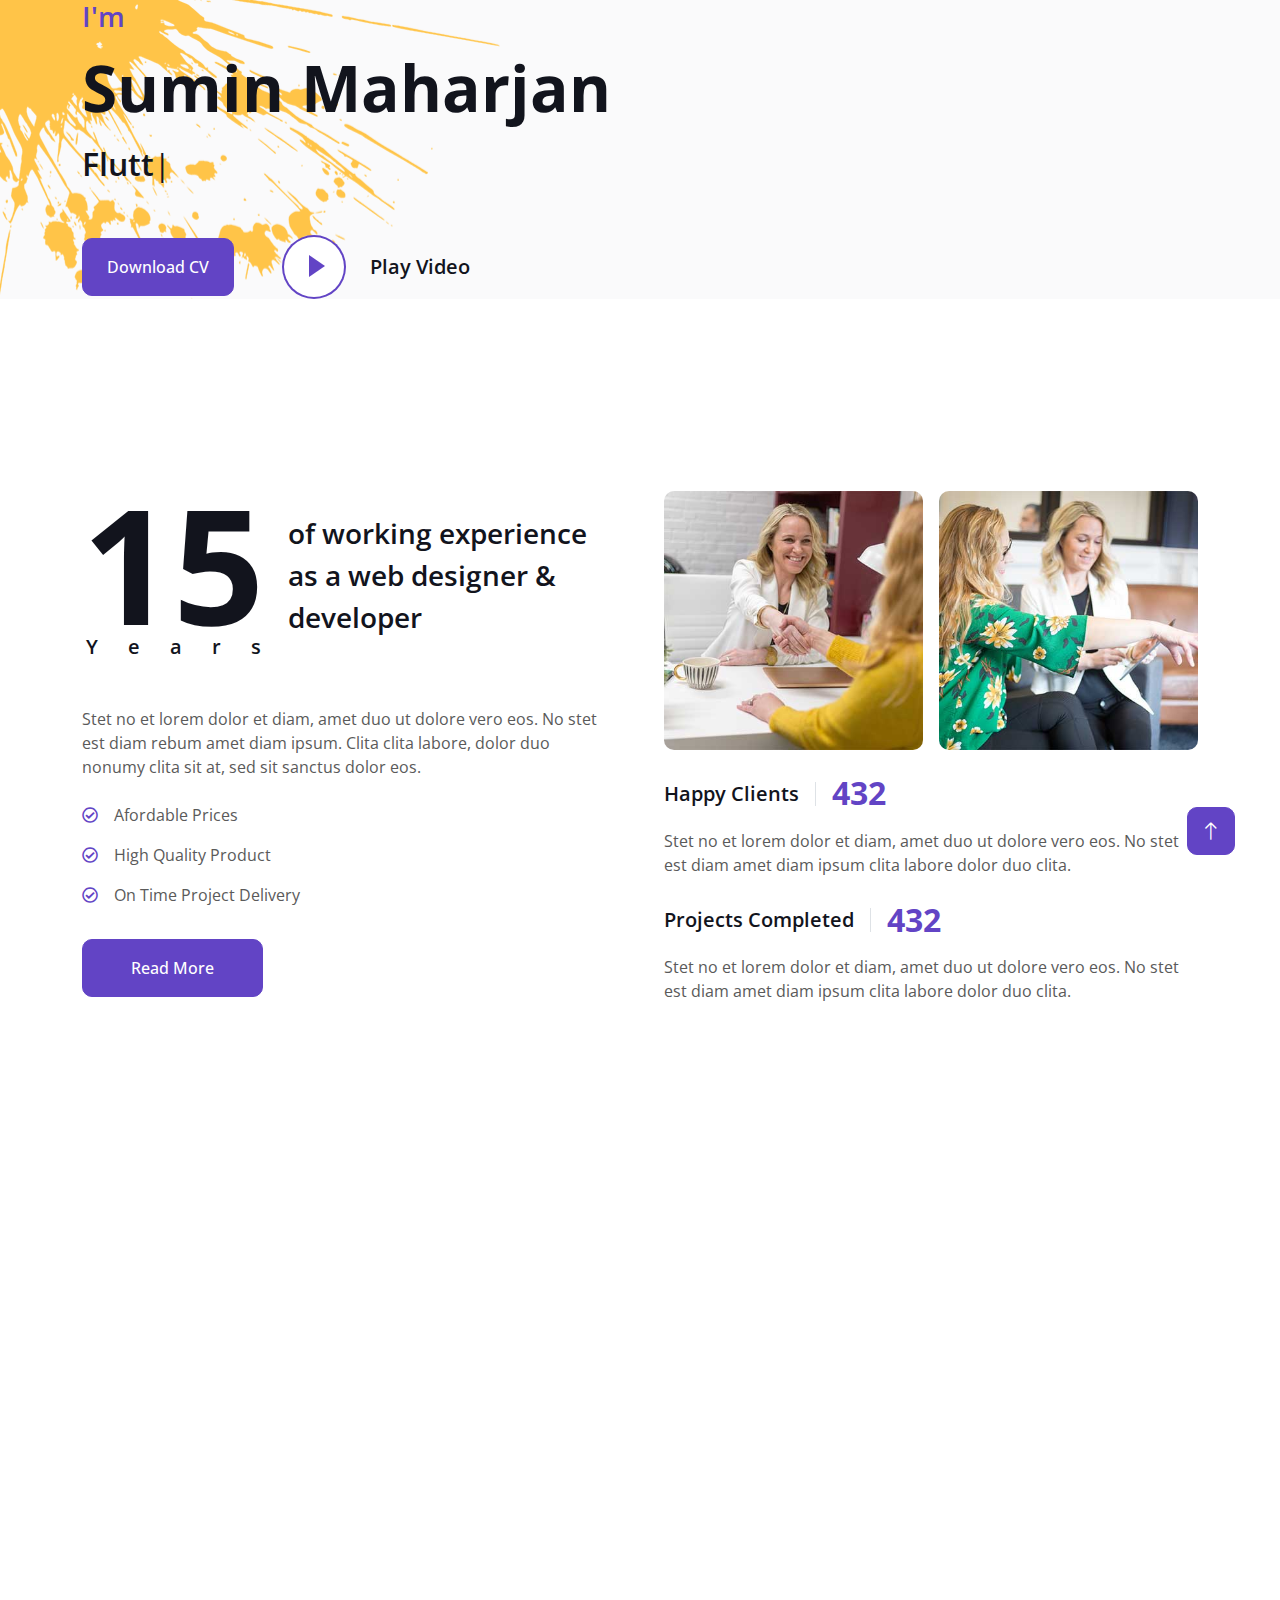
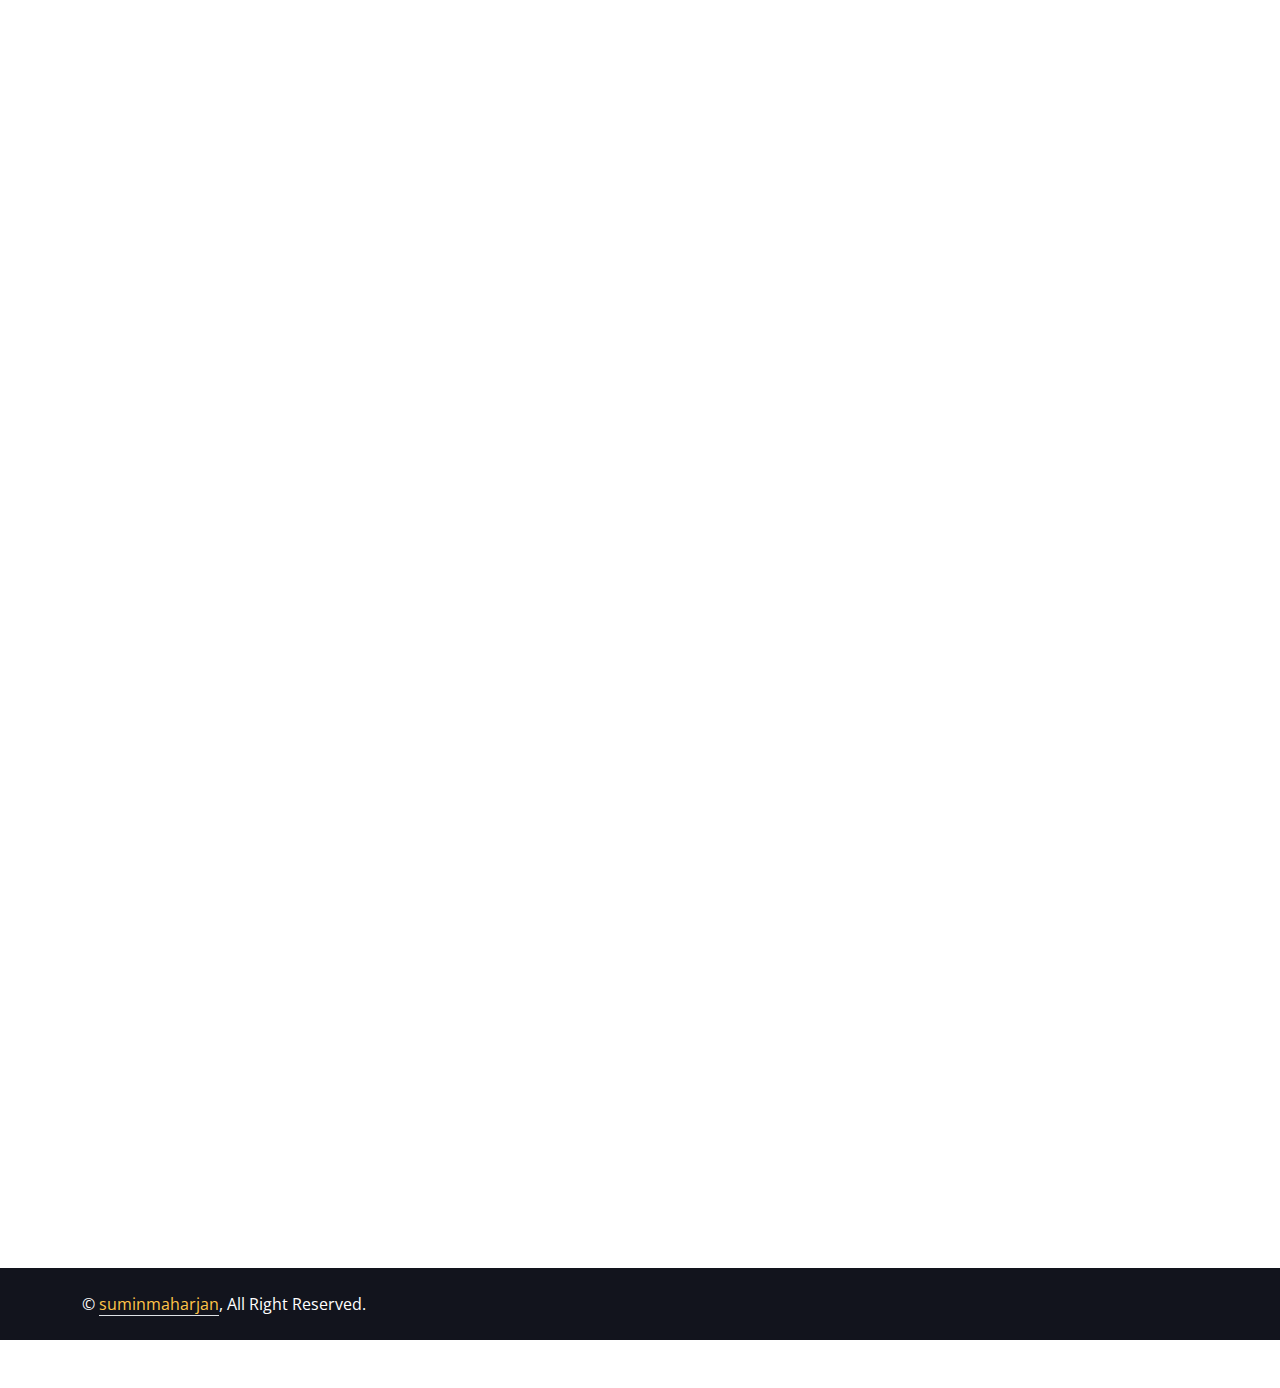
==== index.html @ dcf1b25d "10" ====
<!DOCTYPE html>
<html lang="en">

<head>
    <meta charset="utf-8">
    <title>Sumin Maharjan</title>
    <meta content="width=device-width, initial-scale=1.0" name="viewport">
    <meta content="" name="keywords">
    <meta content="" name="description">

    <!-- Favicon -->
    <link href="img/favicon.ico" rel="icon">

    <!-- Google Web Fonts -->
    <link rel="preconnect" href="https://fonts.googleapis.com">
    <link rel="preconnect" href="https://fonts.gstatic.com" crossorigin>
    <link href="https://fonts.googleapis.com/css2?family=Open+Sans:wght@400;500;600;700;800&display=swap" rel="stylesheet"> 

    <!-- Icon Font Stylesheet -->
    <link href="https://cdnjs.cloudflare.com/ajax/libs/font-awesome/5.10.0/css/all.min.css" rel="stylesheet">
    <link href="https://cdn.jsdelivr.net/npm/bootstrap-icons@1.4.1/font/bootstrap-icons.css" rel="stylesheet">

    <!-- Libraries Stylesheet -->
    <link href="lib/animate/animate.min.css" rel="stylesheet">
    <link href="lib/lightbox/css/lightbox.min.css" rel="stylesheet">
    <link href="lib/owlcarousel/assets/owl.carousel.min.css" rel="stylesheet">

    <!-- Customized Bootstrap Stylesheet -->
    <link href="css/bootstrap.min.css" rel="stylesheet">

    <!-- Template Stylesheet -->
    <link href="css/style.css" rel="stylesheet">
</head>

<body data-bs-spy="scroll" data-bs-target=".navbar" data-bs-offset="51">
    <!-- Spinner Start -->
    <div id="spinner" class="show bg-white position-fixed translate-middle w-100 vh-100 top-50 start-50 d-flex align-items-center justify-content-center">
        <div class="spinner-border text-primary" style="width: 3rem; height: 3rem;" role="status">
            <span class="sr-only">Loading...</span>
        </div>
    </div>
    <!-- Spinner End -->


    <!-- Navbar Start -->
    <nav class="navbar navbar-expand-lg bg-white navbar-light fixed-top shadow py-lg-0 px-4 px-lg-5 wow fadeIn" data-wow-delay="0.1s">
        <a href="index.html" class="navbar-brand d-block d-lg-none">
            <h1 class="text-primary fw-bold m-0">Sumin</h1>
        </a>
        <button type="button" class="navbar-toggler" data-bs-toggle="collapse" data-bs-target="#navbarCollapse">
            <span class="navbar-toggler-icon"></span>
        </button>
        <div class="collapse navbar-collapse justify-content-between py-4 py-lg-0" id="navbarCollapse">
            <div class="navbar-nav ms-auto py-0">
                <a href="#home" class="nav-item nav-link active">Home</a>
                <a href="#about" class="nav-item nav-link">About</a>
                <a href="#skill" class="nav-item nav-link">Skills</a>
                <a href="#service" class="nav-item nav-link">Services</a>
            </div>
            <a href="index.html" class="navbar-brand bg-secondary py-3 px-4 mx-3 d-none d-lg-block">
                <h1 class="text-primary fw-bold m-0">SUMIN</h1>
            </a>
            <div class="navbar-nav me-auto py-0">

                <a href="#testimonial" class="nav-item nav-link">Testimonial</a>
                <a href="#contact" class="nav-item nav-link">Contact</a>
            </div>
        </div>
    </nav>
    <!-- Navbar End -->


    <!-- Header Start -->
    <div class="container-fluid bg-light my-6 mt-0" id="home">
        <div class="container">
            <div class="row g-5 align-items-center">
                <div class="col-lg-6 py-6 pb-0 pt-lg-0">
                    <h3 class="text-primary mb-3">I'm</h3>
                    <h1 class="display-3 mb-3">Sumin Maharjan</h1>
                    <h2 class="typed-text-output d-inline"></h2>
                    <div class="typed-text d-none">Flutter Developer, Web Developer, Content Writer, Apps Developer</div>
                    <div class="d-flex align-items-center pt-5">
                        <a href="" class="btn btn-primary py-3 px-4 me-5">Download CV</a>
                        <button type="button" class="btn-play" data-bs-toggle="modal"
                            data-src="https://www.youtube.com/embed/DWRcNpR6Kdc" data-bs-target="#videoModal">
                            <span></span>
                        </button>
                        <h5 class="ms-4 mb-0 d-none d-sm-block">Play Video</h5>
                    </div>
                </div>
                <!-- <div class="container-fluid">
                    <div class="row">
                        <div class="col-lg-6">
                            <img class="img-fluid" src="img/profile.png" alt="" style="width: 50%;">
                        </div>
                    </div>
                </div> -->
                
            </div>
        </div>
    </div>
    <!-- Header End -->


    <!-- Video Modal Start -->
    <!-- <div class="modal modal-video fade" id="videoModal" tabindex="-1" aria-labelledby="exampleModalLabel" aria-hidden="true">
        <div class="modal-dialog">
            <div class="modal-content rounded-0">
                <div class="modal-header">
                    <h3 class="modal-title" id="exampleModalLabel">Youtube Video</h3>
                    <button type="button" class="btn-close" data-bs-dismiss="modal" aria-label="Close"></button>
                </div>
                <div class="modal-body">
                    16:9 aspect ratio -->
                    <!-- <div class="ratio ratio-16x9">
                        <iframe class="embed-responsive-item" src="" id="video" allowfullscreen allowscriptaccess="always"
                            allow="autoplay"></iframe>
                    </div>
                </div>
            </div>
        </div>
    </div> -->
    <!-- Video Modal End -->


    <!-- About Start -->
    <div class="container-xxl py-6" id="about">
        <div class="container">
            <div class="row g-5">
                <div class="col-lg-6 wow fadeInUp" data-wow-delay="0.1s">
                    <div class="d-flex align-items-center mb-5">
                        <div class="years flex-shrink-0 text-center me-4">
                            <h1 class="display-1 mb-0">15</h1>
                            <h5 class="mb-0">Years</h5>
                        </div>
                        <h3 class="lh-base mb-0">of working experience as a web designer & developer</h3>
                    </div>
                    <p class="mb-4">Stet no et lorem dolor et diam, amet duo ut dolore vero eos. No stet est diam rebum amet diam ipsum. Clita clita labore, dolor duo nonumy clita sit at, sed sit sanctus dolor eos.</p>
                    <p class="mb-3"><i class="far fa-check-circle text-primary me-3"></i>Afordable Prices</p>
                    <p class="mb-3"><i class="far fa-check-circle text-primary me-3"></i>High Quality Product</p>
                    <p class="mb-3"><i class="far fa-check-circle text-primary me-3"></i>On Time Project Delivery</p>
                    <a class="btn btn-primary py-3 px-5 mt-3" href="">Read More</a>
                </div>
                <div class="col-lg-6 wow fadeInUp" data-wow-delay="0.5s">
                    <div class="row g-3 mb-4">
                        <div class="col-sm-6">
                            <img class="img-fluid rounded" src="img/about-1.jpg" alt="">
                        </div>
                        <div class="col-sm-6">
                            <img class="img-fluid rounded" src="img/about-2.jpg" alt="">
                        </div>
                    </div>
                    <div class="d-flex align-items-center mb-3">
                        <h5 class="border-end pe-3 me-3 mb-0">Happy Clients</h5>
                        <h2 class="text-primary fw-bold mb-0" data-toggle="counter-up">1234</h2>
                    </div>
                    <p class="mb-4">Stet no et lorem dolor et diam, amet duo ut dolore vero eos. No stet est diam amet diam ipsum clita labore dolor duo clita.</p>
                    <div class="d-flex align-items-center mb-3">
                        <h5 class="border-end pe-3 me-3 mb-0">Projects Completed</h5>
                        <h2 class="text-primary fw-bold mb-0" data-toggle="counter-up">1234</h2>
                    </div>
                    <p class="mb-0">Stet no et lorem dolor et diam, amet duo ut dolore vero eos. No stet est diam amet diam ipsum clita labore dolor duo clita.</p>
                </div>
            </div>
        </div>
    </div>
    <!-- About End -->


    <!-- Expertise Start -->
    <div class="container-xxl py-6 pb-5" id="skill">
        <div class="container">
            <div class="row g-5">
                <div class="col-lg-6 wow fadeInUp" data-wow-delay="0.1s">
                    <h1 class="display-5 mb-5">Skills & Experience</h1>
                    <p class="mb-4">Stet no et lorem dolor et diam, amet duo ut dolore vero eos. No stet est diam rebum amet diam ipsum clita dolor duo clita sit.</p>
                    <h3 class="mb-4">My Skills</h3>
                    <div class="row align-items-center">
                        <div class="col-md-6">
                            <div class="skill mb-4">
                                <div class="d-flex justify-content-between">
                                    <h6 class="font-weight-bold">Flutter Framework</h6>
                                    <h6 class="font-weight-bold">68%</h6>
                                </div>
                                <div class="progress">
                                    <div class="progress-bar bg-primary" role="progressbar" aria-valuenow="68" aria-valuemin="0" aria-valuemax="100"></div>
                                </div>
                            </div>
                            <div class="skill mb-4">
                                <div class="d-flex justify-content-between">
                                    <h6 class="font-weight-bold">Dart</h6>
                                    <h6 class="font-weight-bold">55%</h6>
                                </div>
                                <div class="progress">
                                    <div class="progress-bar bg-warning" role="progressbar" aria-valuenow="55" aria-valuemin="0" aria-valuemax="100"></div>
                                </div>
                            </div>
                            <div class="skill mb-4">
                                <div class="d-flex justify-content-between">
                                    <h6 class="font-weight-bold">Bootstrap</h6>
                                    <h6 class="font-weight-bold">76%</h6>
                                </div>
                                <div class="progress">
                                    <div class="progress-bar bg-danger" role="progressbar" aria-valuenow="76" aria-valuemin="0" aria-valuemax="100"></div>
                                </div>
                            </div>
                        </div>
                        <div class="col-md-6">
                            <div class="skill mb-4">
                                <div class="d-flex justify-content-between">
                                    <h6 class="font-weight-bold">Tally</h6>
                                    <h6 class="font-weight-bold">70%</h6>
                                </div>
                                <div class="progress">
                                    <div class="progress-bar bg-danger" role="progressbar" aria-valuenow="70" aria-valuemin="0" aria-valuemax="100"></div>
                                </div>
                            </div>
                            <div class="skill mb-4">
                                <div class="d-flex justify-content-between">
                                    <h6 class="font-weight-bold"> Office Packages</h6>
                                    <h6 class="font-weight-bold">95%</h6>
                                </div>
                                <div class="progress">
                                    <div class="progress-bar bg-dark" role="progressbar" aria-valuenow="95" aria-valuemin="0" aria-valuemax="100"></div>
                                </div>
                            </div>
                            <div class="skill mb-4">
                                <div class="d-flex justify-content-between">
                                    <h6 class="font-weight-bold">Wordpress</h6>
                                    <h6 class="font-weight-bold">30%</h6>
                                </div>
                                <div class="progress">
                                    <div class="progress-bar bg-info" role="progressbar" aria-valuenow="30" aria-valuemin="0" aria-valuemax="100"></div>
                                </div>
                            </div>
                        </div>
                    </div>
                </div>
                <div class="col-lg-6 wow fadeInUp" data-wow-delay="0.5s">
                    <ul class="nav nav-pills rounded border border-2 border-primary mb-5">
                        <li class="nav-item w-50">
                            <button class="nav-link w-100 py-3 fs-5 active" data-bs-toggle="pill" href="#tab-1">Experience</button>
                        </li>
                        <li class="nav-item w-50">
                            <button class="nav-link w-100 py-3 fs-5" data-bs-toggle="pill" href="#tab-2">Education</button>
                        </li>
                    </ul>
                    <div class="tab-content">
                        <div id="tab-1" class="tab-pane fade show p-0 active">
                            <div class="row gy-5 gx-4">
                                <div class="col-sm-6">
                                    <h5>Flutter Developer Internship</h5>
                                    <hr class="text-primary my-2">
                                    <p class="text-primary mb-1">2023- Till Date</p>
                                    <h6 class="mb-0">FeatherWebs </h6>
                                </div>
                                <div class="col-sm-6">
                                    <h5>Accountant</h5>
                                    <hr class="text-primary my-2">
                                    <p class="text-primary mb-1">2019 - 2021</p>
                                    <h6 class="mb-0">ARB Traders PVT.LTD</h6>
                                </div>
                                <div class="col-sm-6">
                                    <h5>Frontend Developer</h5>
                                    <hr class="text-primary my-2">
                                    <p class="text-primary mb-1">2 month</p>
                                    <h6 class="mb-0">Longtail E-media</h6>
                                </div>
                               
                            </div>
                        </div>
                        <div id="tab-2" class="tab-pane fade show p-0">
                            <div class="row gy-5 gx-4">
                                <div class="col-sm-6">
                                    <h5>Bachelors in Computer Application</h5>
                                    <hr class="text-primary my-2">
                                    <p class="text-primary mb-1">2019 - Till Date</p>
                                    <h6 class="mb-0">Cambridge University</h6>
                                </div>
                                <div class="col-sm-6">
                                    <h5>Management in Computer Science</h5>
                                    <hr class="text-primary my-2">
                                    <p class="text-primary mb-1">2016 - 2018</p>
                                    <h6 class="mb-0">Cambridge University</h6>
                                </div>
                                
                            </div>
                        </div>
                    </div>
                </div>
            </div>
        </div>
    </div>
    <!-- Expertise End -->


    <!-- Service Start -->
    <div class="container-fluid bg-light my-5 py-6" id="service">
        <div class="container">
            <div class="row g-5 mb-5 wow fadeInUp" data-wow-delay="0.1s">
                <div class="col-lg-6">
                    <h1 class="display-5 mb-0">My Services</h1>
                </div>
                <div class="col-lg-6 text-lg-end">
                    <a class="btn btn-primary py-3 px-5" href="">Hire Me</a>
                </div>
            </div>
            <div class="row g-4">
                <div class="col-lg-6 wow fadeInUp" data-wow-delay="0.1s">
                    <div class="service-item d-flex flex-column flex-sm-row bg-white rounded h-100 p-4 p-lg-5">
                        <div class="bg-icon flex-shrink-0 mb-3">
                            <i class="fa fa-crop-alt fa-2x text-dark"></i>
                        </div>
                        <div class="ms-sm-4">
                            <h4 class="mb-3">App Design</h4>
             
                            <span>Think of Flutter services as the secret sauce that adds extra flavor to your app development journey. </span>
                        </div>
                    </div>
                </div>
                <div class="col-lg-6 wow fadeInUp" data-wow-delay="0.3s">
                    <div class="service-item d-flex flex-column flex-sm-row bg-white rounded h-100 p-4 p-lg-5">
                        <div class="bg-icon flex-shrink-0 mb-3">
                            <i class="fa fa-code-branch fa-2x text-dark"></i>
                        </div>
                        <div class="ms-sm-4">
                            <h4 class="mb-3">Content Writing</h4>

                            <span>Stet lorem dolor diam amet vero eos. No stet est diam amet diam ipsum. Clita dolor duo clita sit sed sit dolor eos.</span>
                        </div>
                    </div>
                </div>
                <div class="col-lg-6 wow fadeInUp" data-wow-delay="0.1s">
                    <div class="service-item d-flex flex-column flex-sm-row bg-white rounded h-100 p-4 p-lg-5">
                        <div class="bg-icon flex-shrink-0 mb-3">
                            <i class="fa fa-code fa-2x text-dark"></i>
                        </div>
                        <div class="ms-sm-4">
                            <h4 class="mb-3">Web Design</h4>
        
                            <span>Stet lorem dolor diam amet vero eos. No stet est diam amet diam ipsum. Clita dolor duo clita sit sed sit dolor eos.</span>
                        </div>
                    </div>
                </div>
               
            </div>
        </div>
    </div>
    <!-- Service End -->


    <!-- Projects Start -->
    <!-- <div class="container-xxl py-6 pt-5" id="project">
        <div class="container">
            <div class="row g-5 mb-5 align-items-center wow fadeInUp" data-wow-delay="0.1s">
                <div class="col-lg-6">
                    <h1 class="display-5 mb-0">My Projects</h1>
                </div>
                <div class="col-lg-6 text-lg-end">
                    <ul class="list-inline mx-n3 mb-0" id="portfolio-flters">
                        <li class="mx-3 active" data-filter="*">All Projects</li>
                        <li class="mx-3" data-filter=".first">UI/UX Design</li>
                        <li class="mx-3" data-filter=".second">Graphic Design</li>
                    </ul>
                </div>
            </div>
            <div class="row g-4 portfolio-container wow fadeInUp" data-wow-delay="0.1s">
                <div class="col-lg-4 col-md-6 portfolio-item first">
                    <div class="portfolio-img rounded overflow-hidden">
                        <img class="img-fluid" src="img/project-1.jpg" alt="">
                        <div class="portfolio-btn">
                            <a class="btn btn-lg-square btn-outline-secondary border-2 mx-1" href="img/project-1.jpg" data-lightbox="portfolio"><i class="fa fa-eye"></i></a>
                            <a class="btn btn-lg-square btn-outline-secondary border-2 mx-1" href=""><i class="fa fa-link"></i></a>
                        </div>
                    </div>
                </div>
                <div class="col-lg-4 col-md-6 portfolio-item second">
                    <div class="portfolio-img rounded overflow-hidden">
                        <img class="img-fluid" src="img/project-2.jpg" alt="">
                        <div class="portfolio-btn">
                            <a class="btn btn-lg-square btn-outline-secondary border-2 mx-1" href="img/project-2.jpg" data-lightbox="portfolio"><i class="fa fa-eye"></i></a>
                            <a class="btn btn-lg-square btn-outline-secondary border-2 mx-1" href=""><i class="fa fa-link"></i></a>
                        </div>
                    </div>
                </div>
                <div class="col-lg-4 col-md-6 portfolio-item first">
                    <div class="portfolio-img rounded overflow-hidden">
                        <img class="img-fluid" src="img/project-3.jpg" alt="">
                        <div class="portfolio-btn">
                            <a class="btn btn-lg-square btn-outline-secondary border-2 mx-1" href="img/project-3.jpg" data-lightbox="portfolio"><i class="fa fa-eye"></i></a>
                            <a class="btn btn-lg-square btn-outline-secondary border-2 mx-1" href=""><i class="fa fa-link"></i></a>
                        </div>
                    </div>
                </div>
                <div class="col-lg-4 col-md-6 portfolio-item second">
                    <div class="portfolio-img rounded overflow-hidden">
                        <img class="img-fluid" src="img/project-4.jpg" alt="">
                        <div class="portfolio-btn">
                            <a class="btn btn-lg-square btn-outline-secondary border-2 mx-1" href="img/project-4.jpg" data-lightbox="portfolio"><i class="fa fa-eye"></i></a>
                            <a class="btn btn-lg-square btn-outline-secondary border-2 mx-1" href=""><i class="fa fa-link"></i></a>
                        </div>
                    </div>
                </div>
                <div class="col-lg-4 col-md-6 portfolio-item first">
                    <div class="portfolio-img rounded overflow-hidden">
                        <img class="img-fluid" src="img/project-5.jpg" alt="">
                        <div class="portfolio-btn">
                            <a class="btn btn-lg-square btn-outline-secondary border-2 mx-1" href="img/project-5.jpg" data-lightbox="portfolio"><i class="fa fa-eye"></i></a>
                            <a class="btn btn-lg-square btn-outline-secondary border-2 mx-1" href=""><i class="fa fa-link"></i></a>
                        </div>
                    </div>
                </div>
                <div class="col-lg-4 col-md-6 portfolio-item second">
                    <div class="portfolio-img rounded overflow-hidden">
                        <img class="img-fluid" src="img/project-6.jpg" alt="">
                        <div class="portfolio-btn">
                            <a class="btn btn-lg-square btn-outline-secondary border-2 mx-1" href="img/project-6.jpg" data-lightbox="portfolio"><i class="fa fa-eye"></i></a>
                            <a class="btn btn-lg-square btn-outline-secondary border-2 mx-1" href=""><i class="fa fa-link"></i></a>
                        </div>
                    </div>
                </div>
            </div>
        </div>
    </div> -->
    <!-- Projects End -->
    


    <!-- Team Start -->
    <!-- <div class="container-xxl py-6 pb-5" id="team">
        <div class="container">
            <div class="row g-5 mb-5 wow fadeInUp" data-wow-delay="0.1s">
                <div class="col-lg-6">
                    <h1 class="display-5 mb-0">Team Members</h1>
                </div>
                <div class="col-lg-6 text-lg-end">
                    <a class="btn btn-primary py-3 px-5" href="">Contact Us</a>
                </div>
            </div>
            <div class="row g-4">
                <div class="col-lg-4 col-md-6 wow fadeInUp" data-wow-delay="0.1s">
                    <div class="team-item position-relative">
                        <img class="img-fluid rounded" src="img/team-1.jpg" alt="">
                        <div class="team-text bg-white rounded-end p-4">
                            <div>
                                <h5>Full Name</h5>
                                <span>Designer</span>
                            </div>
                            <i class="fa fa-arrow-right fa-2x text-primary"></i>
                        </div>
                    </div>
                </div>
                <div class="col-lg-4 col-md-6 wow fadeInUp" data-wow-delay="0.3s">
                    <div class="team-item position-relative">
                        <img class="img-fluid rounded" src="img/team-2.jpg" alt="">
                        <div class="team-text bg-white rounded-end p-4">
                            <div>
                                <h5>Full Name</h5>
                                <span>Designer</span>
                            </div>
                            <i class="fa fa-arrow-right fa-2x text-primary"></i>
                        </div>
                    </div>
                </div>
                <div class="col-lg-4 col-md-6 wow fadeInUp" data-wow-delay="0.5s">
                    <div class="team-item position-relative">
                        <img class="img-fluid rounded" src="img/team-3.jpg" alt="">
                        <div class="team-text bg-white rounded-end p-4">
                            <div>
                                <h5>Full Name</h5>
                                <span>Designer</span>
                            </div>
                            <i class="fa fa-arrow-right fa-2x text-primary"></i>
                        </div>
                    </div>
                </div>
            </div>
        </div>
    </div>
    Team End -->


    <!-- Testimonial Start -->
    <div class="container-fluid bg-light py-5 my-5" id="testimonial">
        <div class="container-fluid py-5">
            <h1 class="display-5 text-center mb-5 wow fadeInUp" data-wow-delay="0.1s">Testimonial</h1>
            <div class="row justify-content-center">
                <div class="col-lg-3 d-none d-lg-block">
                    <div class="testimonial-left h-100">
                        <img class="img-fluid wow fadeIn" data-wow-delay="0.1s" src="img/testimonial-1.jpg" alt="">
                        <img class="img-fluid wow fadeIn" data-wow-delay="0.3s" src="img/testimonial-2.jpg" alt="">
                        <img class="img-fluid wow fadeIn" data-wow-delay="0.5s" src="img/testimonial-3.jpg" alt="">
                    </div>
                </div>
                <div class="col-lg-6 wow fadeInUp" data-wow-delay="0.5s">
                    <div class="owl-carousel testimonial-carousel">
                        <div class="testimonial-item text-center">
                            <div class="position-relative mb-5">
                                <img class="img-fluid rounded-circle border border-secondary p-2 mx-auto" src="img/testimonial-1.jpg" alt="">
                                <div class="testimonial-icon">
                                    <i class="fa fa-quote-left text-primary"></i>
                                </div>
                            </div>
                            <p class="fs-5 fst-italic">Dolores sed duo clita tempor justo dolor et stet lorem kasd labore dolore lorem ipsum. At lorem lorem magna ut et, nonumy et labore et tempor diam tempor erat.</p>
                            <hr class="w-25 mx-auto">
                            <h5>Client Name</h5>
                            <span>Profession</span>
                        </div>
                        <div class="testimonial-item text-center">
                            <div class="position-relative mb-5">
                                <img class="img-fluid rounded-circle border border-secondary p-2 mx-auto" src="img/testimonial-2.jpg" alt="">
                                <div class="testimonial-icon">
                                    <i class="fa fa-quote-left text-primary"></i>
                                </div>
                            </div>
                            <p class="fs-5 fst-italic">Dolores sed duo clita tempor justo dolor et stet lorem kasd labore dolore lorem ipsum. At lorem lorem magna ut et, nonumy et labore et tempor diam tempor erat.</p>
                            <hr class="w-25 mx-auto">
                            <h5>Client Name</h5>
                            <span>Profession</span>
                        </div>
                        <div class="testimonial-item text-center">
                            <div class="position-relative mb-5">
                                <img class="img-fluid rounded-circle border border-secondary p-2 mx-auto" src="img/testimonial-3.jpg" alt="">
                                <div class="testimonial-icon">
                                    <i class="fa fa-quote-left text-primary"></i>
                                </div>
                            </div>
                            <p class="fs-5 fst-italic">Dolores sed duo clita tempor justo dolor et stet lorem kasd labore dolore lorem ipsum. At lorem lorem magna ut et, nonumy et labore et tempor diam tempor erat.</p>
                            <hr class="w-25 mx-auto">
                            <h5>Client Name</h5>
                            <span>Profession</span>
                        </div>
                    </div>
                </div>
                <div class="col-lg-3 d-none d-lg-block">
                    <div class="testimonial-right h-100">
                        <img class="img-fluid wow fadeIn" data-wow-delay="0.1s" src="img/testimonial-1.jpg" alt="">
                        <img class="img-fluid wow fadeIn" data-wow-delay="0.3s" src="img/testimonial-2.jpg" alt="">
                        <img class="img-fluid wow fadeIn" data-wow-delay="0.5s" src="img/testimonial-3.jpg" alt="">
                    </div>
                </div>
            </div>
        </div>
    </div>
    <!-- Testimonial End -->


    <!-- Contact Start -->
    <div class="container-xxl pb-5" id="contact">
        <div class="container py-5">
            <div class="row g-5 mb-5 wow fadeInUp" data-wow-delay="0.1s">
                <div class="col-lg-6">
                    <h1 class="display-5 mb-0">Let's Work Together</h1>
                </div>
                <div class="col-lg-6 text-lg-end">
                    <a class="btn btn-primary py-3 px-5" href="">Say Hello</a>
                </div>
            </div>
            <div class="row g-5">
                <div class="col-lg-5 col-md-6 wow fadeInUp" data-wow-delay="0.1s">
                    <p class="mb-2">My Location:</p>
                    <h3 class="fw-bold">21 Lalitpur, Kathmandu, Nepal</h3>
                    <hr class="w-100">
                    <p class="mb-2">Call me:</p>
                    <h3 class="fw-bold">+977 9867811182</h3>
                    <hr class="w-100">
                    <p class="mb-2">Mail me:</p>
                    <h3 class="fw-bold">suemeanmhrzn100@gmail.com</h3>
                    <hr class="w-100">
                    <p class="mb-2">Follow me:</p>
                    <div class="d-flex pt-2">
                 
                        <a class="btn btn-square btn-primary me-2" href="https://www.facebook.com/smnmhrzn"><i class="fab fa-facebook-f"></i></a>
                        <a class="btn btn-square btn-primary me-2" href="https://www.instagram.com/sumin_d20/"><i class="fab fa-youtube"></i></a>
                        <a class="btn btn-square btn-primary me-2" href="https://www.linkedin.com/in/sumin-maharjan-94261b244/"><i class="fab fa-linkedin-in"></i></a>
                    </div>
                </div>
                <div class="col-lg-7 col-md-6 wow fadeInUp" data-wow-delay="0.5s">
                    <p class="mb-4">The contact form is currently inactive. Get a functional and working contact form with Ajax & PHP in a few minutes. Just copy and paste the files, add a little code and you're done. <a href="https://htmlcodex.com/contact-form">Download Now</a>.</p>
                    <form>
                        <div class="row g-3">
                            <div class="col-md-6">
                                <div class="form-floating">
                                    <input type="text" class="form-control" id="name" placeholder="Your Name">
                                    <label for="name">Your Name</label>
                                </div>
                            </div>
                            <div class="col-md-6">
                                <div class="form-floating">
                                    <input type="email" class="form-control" id="email" placeholder="Your Email">
                                    <label for="email">Your Email</label>
                                </div>
                            </div>
                            <div class="col-12">
                                <div class="form-floating">
                                    <input type="text" class="form-control" id="subject" placeholder="Subject">
                                    <label for="subject">Subject</label>
                                </div>
                            </div>
                            <div class="col-12">
                                <div class="form-floating">
                                    <textarea class="form-control" placeholder="Leave a message here" id="message" style="height: 100px"></textarea>
                                    <label for="message">Message</label>
                                </div>
                            </div>
                            <div class="col-12">
                                <button class="btn btn-primary py-3 px-5" type="submit">Send Message</button>
                            </div>
                        </div>
                    </form>
                </div>
            </div>
        </div>
    </div>
    <!-- Contact End -->


    <!-- Map Start -->
    <div class="container-xxl pt-5 px-0 wow fadeInUp" data-wow-delay="0.1s">
        <div class="container-xxl pt-5 px-0">
            <div class="bg-dark">
                <iframe
                src="https://www.google.com/maps/place/Khokana/@27.6435312,85.2837484,15z/data=!3m1!4b1!4m6!3m5!1s0x39eb1795de339f17:0x2cac84ef05b0d109!8m2!3d27.6431294!4d85.2955242!16s%2Fm%2F04n437s?entry=ttu"
                frameborder="0" style="width: 100%; height: 450px; border:0;" allowfullscreen="" aria-hidden="false"
                tabindex="0"></iframe>
            </div>
        </div>
    </div>
    <!-- Map End -->


    <!-- Copyright Start -->
    <div class="container-fluid bg-dark text-white py-4">
            <div class="container">
                <div class="row">
                    <div class="col-md-6 text-center text-md-start mb-3 mb-md-0">
                        &copy; <a class="border-bottom text-secondary" href="#">suminmaharjan</a>, All Right Reserved.
                    </div>
                  
                </div>
            </div>
        </div>
    </div>
    <!-- Copyright End -->


    <!-- Back to Top -->
    <a href="#" class="btn btn-lg btn-primary btn-lg-square back-to-top"><i class="bi bi-arrow-up"></i></a>


    <!-- JavaScript Libraries -->
    <script src="https://code.jquery.com/jquery-3.4.1.min.js"></script>
    <script src="https://cdn.jsdelivr.net/npm/bootstrap@5.0.0/dist/js/bootstrap.bundle.min.js"></script>
    <script src="lib/wow/wow.min.js"></script>
    <script src="lib/easing/easing.min.js"></script>
    <script src="lib/waypoints/waypoints.min.js"></script>
    <script src="lib/typed/typed.min.js"></script>
    <script src="lib/counterup/counterup.min.js"></script>
    <script src="lib/owlcarousel/owl.carousel.min.js"></script>
    <script src="lib/isotope/isotope.pkgd.min.js"></script>
    <script src="lib/lightbox/js/lightbox.min.js"></script>

    <!-- Template Javascript -->
    <script src="js/main.js"></script>
</body>

</html>
---- css/style.css ----
/********** Template CSS **********/
:root {
    --primary: #6244C5;
    --secondary: #FFC448;
    --light: #FAFAFB;
    --dark: #12141D;
}

.back-to-top {
    position: fixed;
    display: none;
    right: 45px;
    bottom: 45px;
    z-index: 99;
}

.my-6 {
    margin-top: 6rem;
    margin-bottom: 6rem;
}

.py-6 {
    padding-top: 6rem;
    padding-bottom: 6rem;
}


/*** Spinner ***/
#spinner {
    opacity: 0;
    visibility: hidden;
    transition: opacity .5s ease-out, visibility 0s linear .5s;
    z-index: 99999;
}

#spinner.show {
    transition: opacity .5s ease-out, visibility 0s linear 0s;
    visibility: visible;
    opacity: 1;
}


/*** Button ***/
.btn {
    font-weight: 500;
    transition: .5s;
}

.btn.btn-primary,
.btn.btn-secondary {
    color: #FFFFFF;
}

.btn-square {
    width: 38px;
    height: 38px;
}

.btn-sm-square {
    width: 32px;
    height: 32px;
}

.btn-lg-square {
    width: 48px;
    height: 48px;
}

.btn-square,
.btn-sm-square,
.btn-lg-square {
    padding: 0;
    display: flex;
    align-items: center;
    justify-content: center;
    font-weight: normal;
}


/*** Navbar ***/
.navbar.fixed-top {
    display: none;
    transition: .5s;
}

.navbar .navbar-nav .nav-link {
    padding: 20px 15px;
    color: var(--dark);
    font-size: 18px;
    font-weight: 600;
    outline: none;
}

.navbar .navbar-nav .nav-link:hover,
.navbar .navbar-nav .nav-link.active {
    color: var(--primary);
}

@media (max-width: 991.98px) {
    .navbar .navbar-nav .nav-link  {
        padding: 10px 0;
    }
}


/*** Header ***/
#home {
    margin-bottom: 6rem;
    background: url(../img/bg-header.png) left top no-repeat;
}

.typed-cursor {
    font-size: 30px;
    color: var(--dark);
}

.btn-play {
    position: relative;
    display: block;
    box-sizing: content-box;
    width: 16px;
    height: 26px;
    border-radius: 100%;
    border: none;
    outline: none !important;
    padding: 18px 20px 20px 28px;
    background: var(--primary);
}

.btn-play:before {
    content: "";
    position: absolute;
    z-index: 0;
    left: 50%;
    top: 50%;
    transform: translateX(-50%) translateY(-50%);
    display: block;
    width: 60px;
    height: 60px;
    background: var(--primary);
    border-radius: 100%;
    animation: pulse-border 1500ms ease-out infinite;
}

.btn-play:after {
    content: "";
    position: absolute;
    z-index: 1;
    left: 50%;
    top: 50%;
    transform: translateX(-50%) translateY(-50%);
    display: block;
    width: 60px;
    height: 60px;
    background: #FFFFFF;
    border-radius: 100%;
    transition: all 200ms;
}

.btn-play span {
    display: block;
    position: relative;
    z-index: 3;
    width: 0;
    height: 0;
    left: -1px;
    border-left: 16px solid var(--primary);
    border-top: 11px solid transparent;
    border-bottom: 11px solid transparent;
}

@keyframes pulse-border {
    0% {
        transform: translateX(-50%) translateY(-50%) translateZ(0) scale(1);
        opacity: 1;
    }

    100% {
        transform: translateX(-50%) translateY(-50%) translateZ(0) scale(2);
        opacity: 0;
    }
}

.modal-video .modal-dialog {
    position: relative;
    max-width: 800px;
    margin: 60px auto 0 auto;
}

.modal-video .modal-body {
    position: relative;
    padding: 0px;
}

.modal-video .close {
    position: absolute;
    width: 30px;
    height: 30px;
    right: 0px;
    top: -30px;
    z-index: 999;
    font-size: 30px;
    font-weight: normal;
    color: #FFFFFF;
    background: #000000;
    opacity: 1;
}


/*** About ***/
#about .years .display-1 {
    font-size: 10rem;
    line-height: 9rem;
}

#about .years h5 {
    letter-spacing: 30px;
    margin-right: -30px;
}


/*** Skills ***/
#skill .progress {
    height: 5px;
    border-radius: 5px;
}

#skill .progress .progress-bar {
    width: 0px;
    border-radius: 5px;
    transition: 3s;
}

#skill .nav-pills .nav-link {
    color: var(--dark);
}

#skill .nav-pills .nav-link.active {
    color: #FFFFFF;
}

#skill .tab-content hr {
    width: 30px;
}


/*** Service ***/
.service-item .bg-icon {
    width: 100px;
    height: 100px;
    display: flex;
    align-items: center;
    justify-content: center;
    background: url(../img/bg-icon.png) center center no-repeat;
    background-size: cover;
}


/*** Project Portfolio ***/
#portfolio-flters li {
    display: inline-block;
    font-weight: 500;
    color: var(--dark);
    cursor: pointer;
    transition: .5s;
    border-bottom: 2px solid transparent;
}

#portfolio-flters li:hover,
#portfolio-flters li.active {
    color: var(--primary);
    border-color: var(--primary);
}

.portfolio-img {
    position: relative;
}

.portfolio-btn {
    position: absolute;
    width: 100%;
    height: 100%;
    top: 0;
    left: 0;
    background: rgba(98, 68, 197, .9);
    display: flex;
    align-items: flex-end;
    justify-content: flex-start;
    padding: 30px;
    padding-bottom: 100px !important;
    opacity: 0;
    transition: .5s;
}

.portfolio-item:hover .portfolio-btn {
    opacity: 1;
    padding-bottom: 30px !important;
}


/*** Team ***/
.team-item img {
    transition: .5s;
}

.team-item:hover img {
    opacity: .7;
}

.team-item .team-text {
    position: absolute;
    left: 0;
    right: 60px;
    bottom: 30px;
    display: flex;
    align-items: center;
    justify-content: space-between;
    opacity: 0;
    transition: .5s;
}

.team-item:hover .team-text {
    right: 30px;
    opacity: 1;
}

.team-item .team-text div {
    transition: .5s;
}

.team-item:hover .team-text div {
    margin-left: 30px;
}


/*** Testimonial ***/
.testimonial-left,
.testimonial-right {
    position: relative;
}

.testimonial-left img,
.testimonial-right img {
    position: absolute;
    padding: 5px;
    border: 1px solid var(--secondary);
    border-radius: 70px;
}

.testimonial-left img:nth-child(1),
.testimonial-right img:nth-child(3) {
    width: 70px;
    height: 70px;
    top: 10%;
    left: 50%;
    transform: translateX(-50%);
}

.testimonial-left img:nth-child(2),
.testimonial-right img:nth-child(2) {
    width: 60px;
    height: 60px;
    top: 50%;
    left: 10%;
    transform: translateY(-50%);
}

.testimonial-left img:nth-child(3),
.testimonial-right img:nth-child(1) {
    width: 50px;
    height: 50px;
    bottom: 10%;
    right: 10%;
}

.testimonial-carousel .owl-item img {
    width: 120px;
    height: 120px;
}

.testimonial-carousel .testimonial-icon {
    position: absolute;
    width: 40px;
    height: 40px;
    left: 50%;
    bottom: -15px;
    transform: translateX(-50%);
    display: flex;
    align-items: center;
    justify-content: center;
    background: #FFFFFF;
    border: 1px solid var(--secondary);
    border-radius: 60px;
}

.testimonial-carousel .owl-dots {
    height: 40px;
    margin-top: 25px;
    display: flex;
    align-items: center;
    justify-content: center;
}

.testimonial-carousel .owl-dot {
    position: relative;
    display: inline-block;
    margin: 0 5px;
    width: 30px;
    height: 30px;
    background: #FFFFFF;
    border: 2px solid var(--secondary);
    border-radius: 30px;
    transition: .5s;
}

.testimonial-carousel .owl-dot::after {
    position: absolute;
    content: "";
    width: 16px;
    height: 16px;
    top: 5px;
    left: 5px;
    border-radius: 16px;
    background: var(--secondary);
    transition: .5s;
}

.testimonial-carousel .owl-dot.active::after {
    background: var(--primary);
}
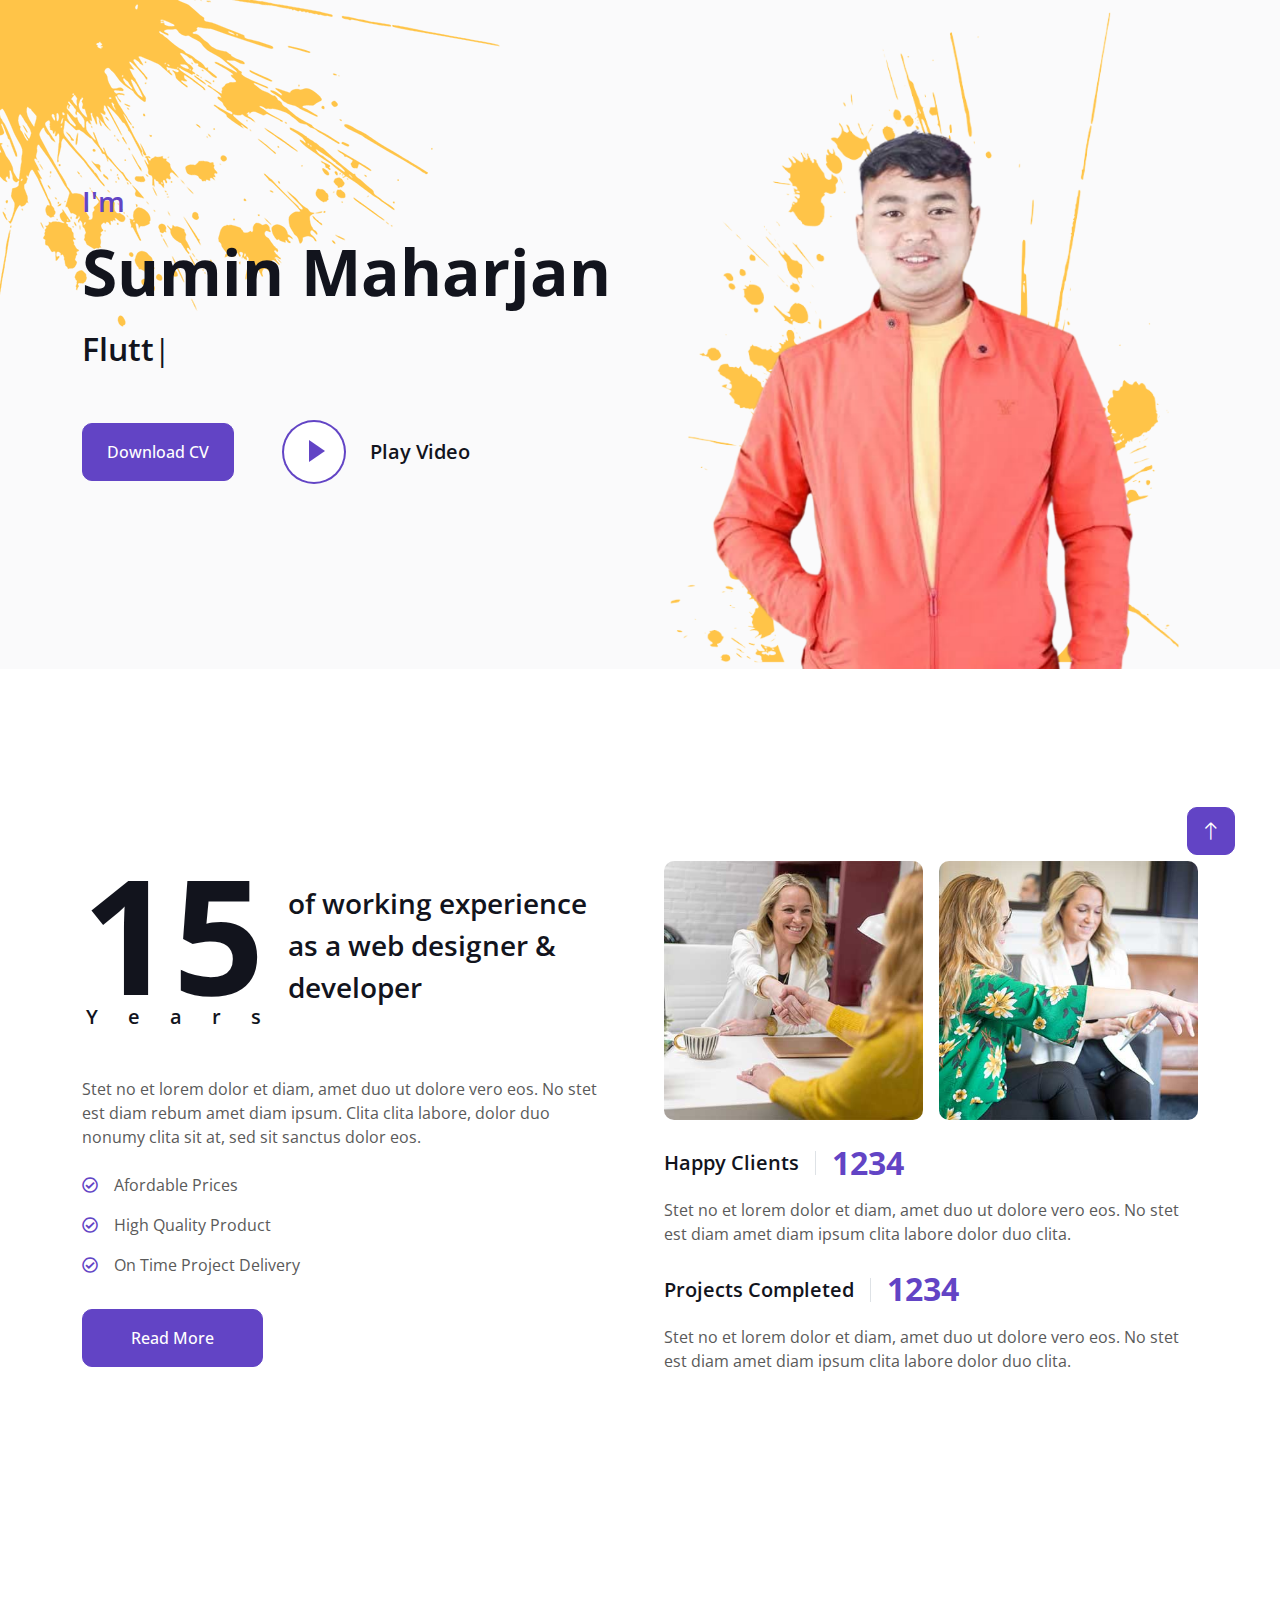
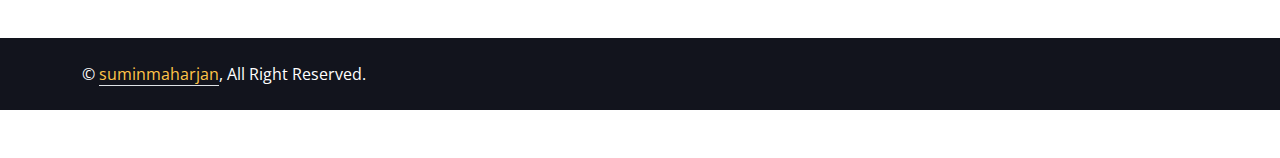
==== commit 2ee4d511: "11" ====
--- a/index.html
+++ b/index.html
@@ -88,14 +88,9 @@
                         <h5 class="ms-4 mb-0 d-none d-sm-block">Play Video</h5>
                     </div>
                 </div>
-                <!-- <div class="container-fluid">
-                    <div class="row">
-                        <div class="col-lg-6">
-                            <img class="img-fluid" src="img/profile.png" alt="" style="width: 50%;">
-                        </div>
-                    </div>
-                </div> -->
-                
+                <div class="col-lg-6">
+                    <img class="img-fluid" src="img/profile.png" alt="">
+                </div>
             </div>
         </div>
     </div>
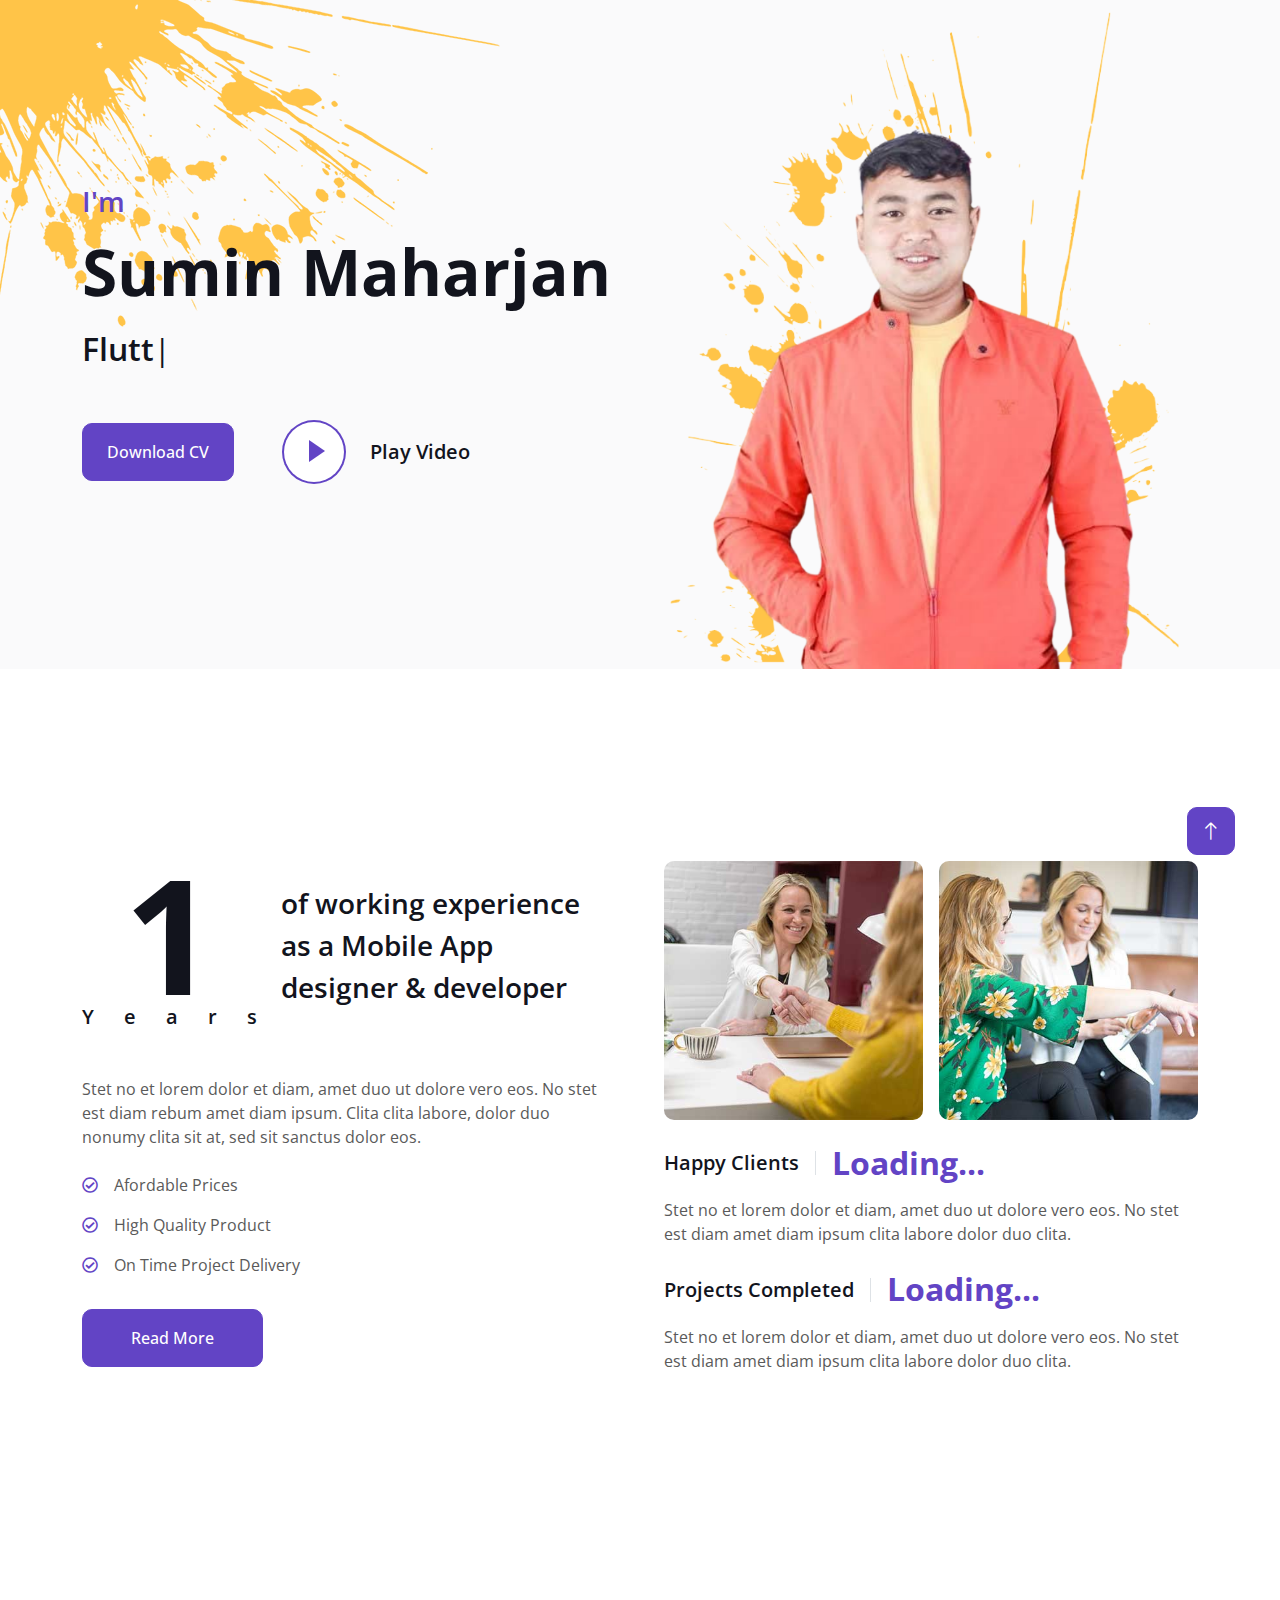
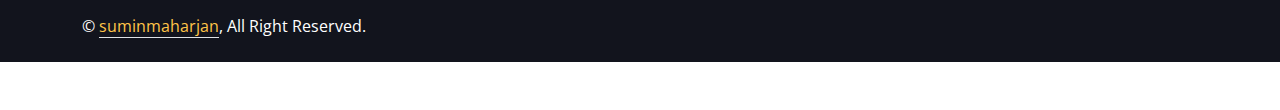
==== commit 44a2d2ab: "12" ====
--- a/index.html
+++ b/index.html
@@ -55,12 +55,13 @@
                 <a href="#home" class="nav-item nav-link active">Home</a>
                 <a href="#about" class="nav-item nav-link">About</a>
                 <a href="#skill" class="nav-item nav-link">Skills</a>
-                <a href="#service" class="nav-item nav-link">Services</a>
+              
             </div>
             <a href="index.html" class="navbar-brand bg-secondary py-3 px-4 mx-3 d-none d-lg-block">
                 <h1 class="text-primary fw-bold m-0">SUMIN</h1>
             </a>
             <div class="navbar-nav me-auto py-0">
+                <a href="#service" class="nav-item nav-link">Services</a>
 
                 <a href="#testimonial" class="nav-item nav-link">Testimonial</a>
                 <a href="#contact" class="nav-item nav-link">Contact</a>
@@ -80,7 +81,7 @@
                     <h2 class="typed-text-output d-inline"></h2>
                     <div class="typed-text d-none">Flutter Developer, Web Developer, Content Writer, Apps Developer</div>
                     <div class="d-flex align-items-center pt-5">
-                        <a href="" class="btn btn-primary py-3 px-4 me-5">Download CV</a>
+                        <a href="https://www.linkedin.com/in/sumin-maharjan-94261b244/" class="btn btn-primary py-3 px-4 me-5">Download CV</a>
                         <button type="button" class="btn-play" data-bs-toggle="modal"
                             data-src="https://www.youtube.com/embed/DWRcNpR6Kdc" data-bs-target="#videoModal">
                             <span></span>
@@ -125,10 +126,10 @@
                 <div class="col-lg-6 wow fadeInUp" data-wow-delay="0.1s">
                     <div class="d-flex align-items-center mb-5">
                         <div class="years flex-shrink-0 text-center me-4">
-                            <h1 class="display-1 mb-0">15</h1>
+                            <h1 class="display-1 mb-0">1</h1>
                             <h5 class="mb-0">Years</h5>
                         </div>
-                        <h3 class="lh-base mb-0">of working experience as a web designer & developer</h3>
+                        <h3 class="lh-base mb-0">of working experience as a Mobile App designer & developer</h3>
                     </div>
                     <p class="mb-4">Stet no et lorem dolor et diam, amet duo ut dolore vero eos. No stet est diam rebum amet diam ipsum. Clita clita labore, dolor duo nonumy clita sit at, sed sit sanctus dolor eos.</p>
                     <p class="mb-3"><i class="far fa-check-circle text-primary me-3"></i>Afordable Prices</p>
@@ -147,12 +148,12 @@
                     </div>
                     <div class="d-flex align-items-center mb-3">
                         <h5 class="border-end pe-3 me-3 mb-0">Happy Clients</h5>
-                        <h2 class="text-primary fw-bold mb-0" data-toggle="counter-up">1234</h2>
+                        <h2 class="text-primary fw-bold mb-0" data-toggle="counter-up">Loading...</h2>
                     </div>
                     <p class="mb-4">Stet no et lorem dolor et diam, amet duo ut dolore vero eos. No stet est diam amet diam ipsum clita labore dolor duo clita.</p>
                     <div class="d-flex align-items-center mb-3">
                         <h5 class="border-end pe-3 me-3 mb-0">Projects Completed</h5>
-                        <h2 class="text-primary fw-bold mb-0" data-toggle="counter-up">1234</h2>
+                        <h2 class="text-primary fw-bold mb-0" data-toggle="counter-up">Loading...</h2>
                     </div>
                     <p class="mb-0">Stet no et lorem dolor et diam, amet duo ut dolore vero eos. No stet est diam amet diam ipsum clita labore dolor duo clita.</p>
                 </div>
@@ -612,15 +613,14 @@
 
     <!-- Map Start -->
     <div class="container-xxl pt-5 px-0 wow fadeInUp" data-wow-delay="0.1s">
-        <div class="container-xxl pt-5 px-0">
-            <div class="bg-dark">
-                <iframe
-                src="https://www.google.com/maps/place/Khokana/@27.6435312,85.2837484,15z/data=!3m1!4b1!4m6!3m5!1s0x39eb1795de339f17:0x2cac84ef05b0d109!8m2!3d27.6431294!4d85.2955242!16s%2Fm%2F04n437s?entry=ttu"
-                frameborder="0" style="width: 100%; height: 450px; border:0;" allowfullscreen="" aria-hidden="false"
-                tabindex="0"></iframe>
-            </div>
-        </div>
-    </div>
+    <div class="bg-dark">
+        <iframe
+            src="https://www.google.com/maps/embed?pb=!1m18!1m12!1m3!1d3221.769489805499!2d85.2940481!3d27.6435126!2m3!1f0!2f0!3f0!3m2!1i1024!2i768!4f13.1!3m3!1m2!1s0x39eb1795de339f17%3A0x2cac84ef05b0d109!2sKhokana!5e0!3m2!1sen!2sus!4v1618734864417!5m2!1sen!2sus
+            "
+            width="100%" height="450" style="border:0;" allowfullscreen="" loading="lazy"></iframe>
+    </div>
+</div>
+    
     <!-- Map End -->
 
 
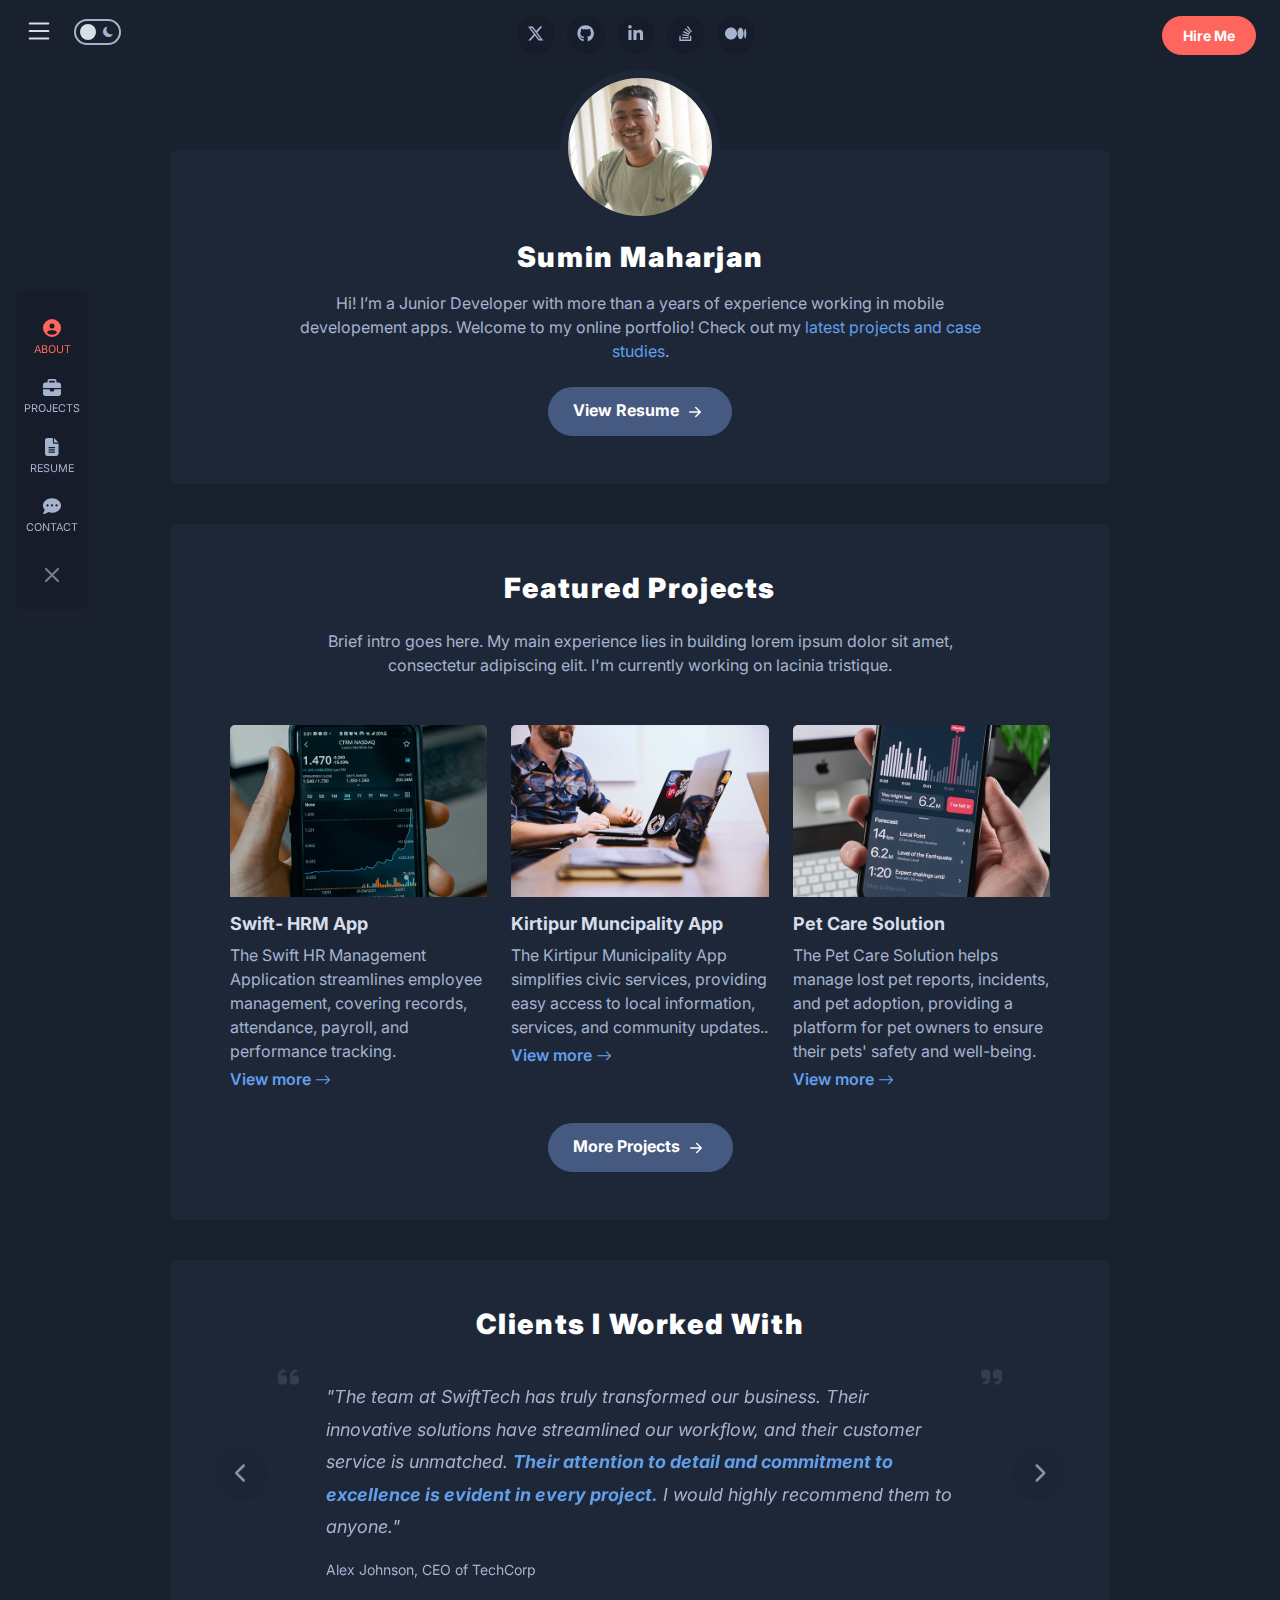
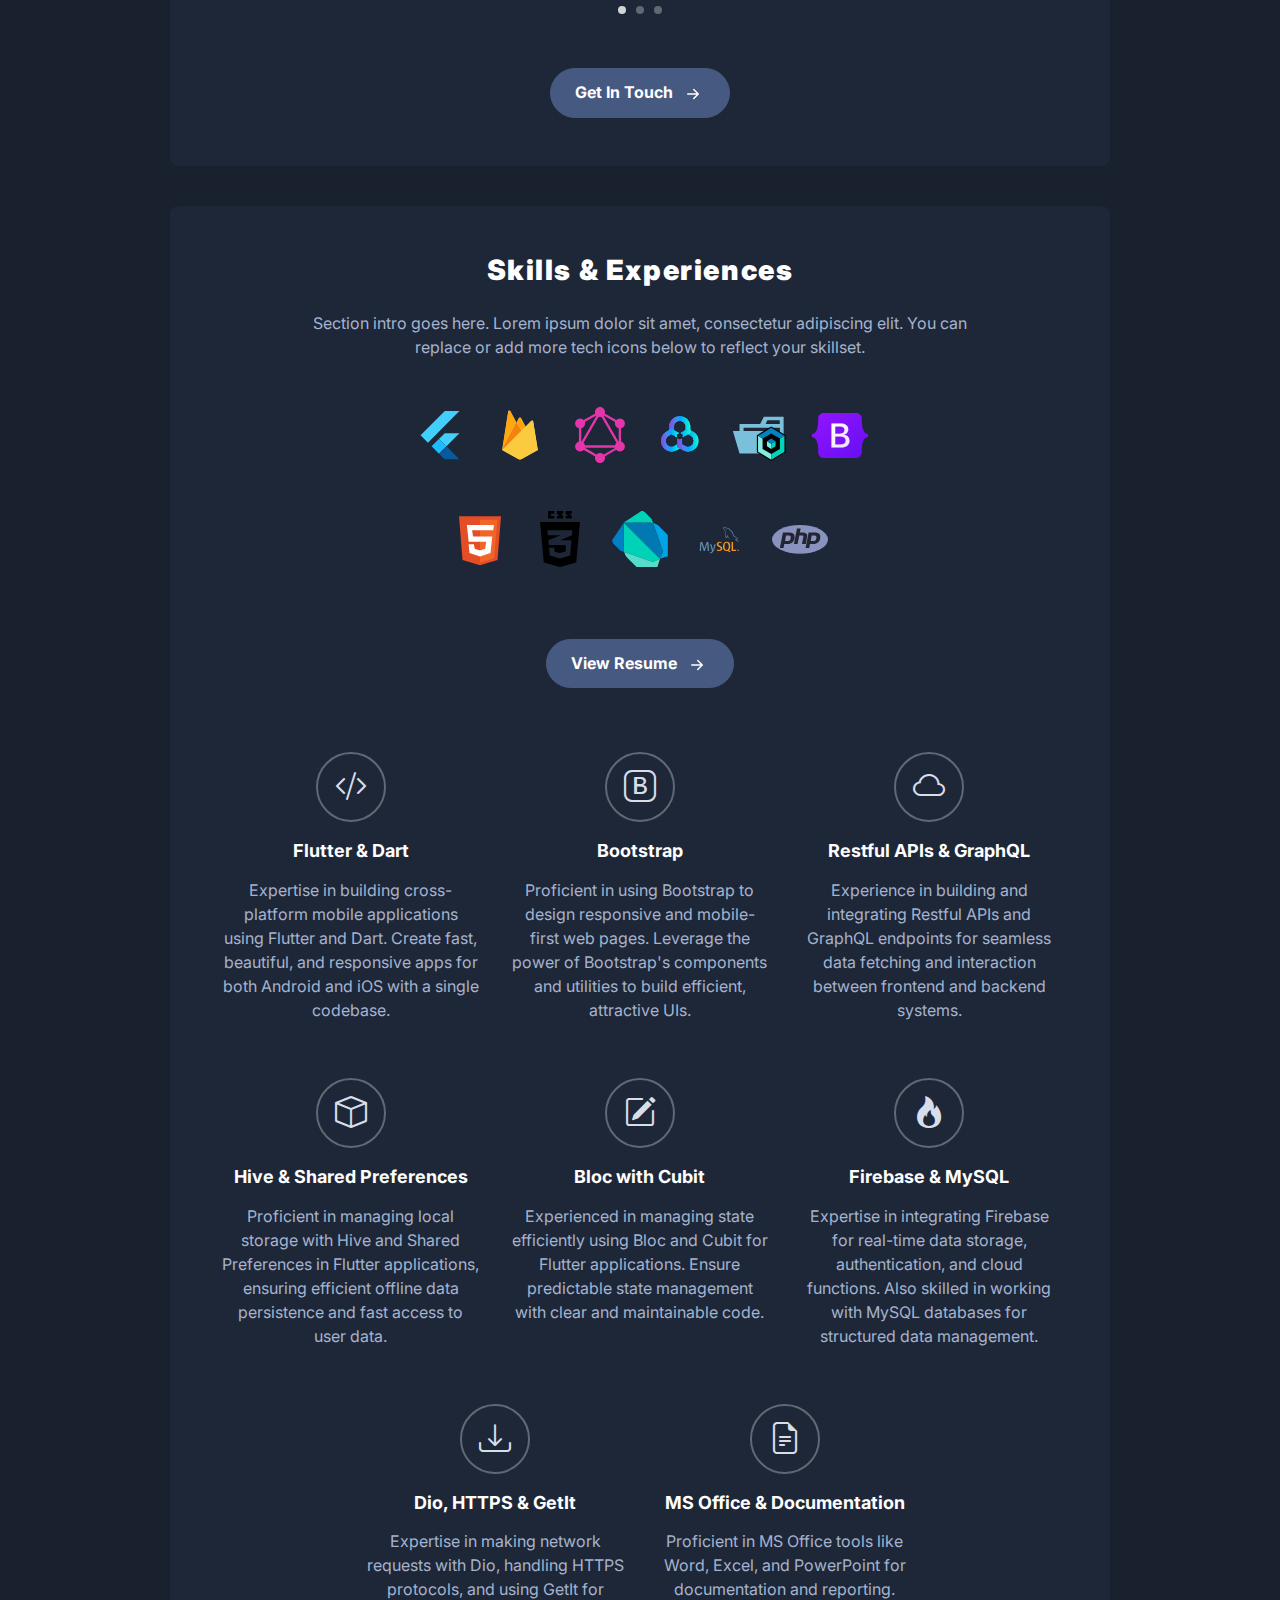
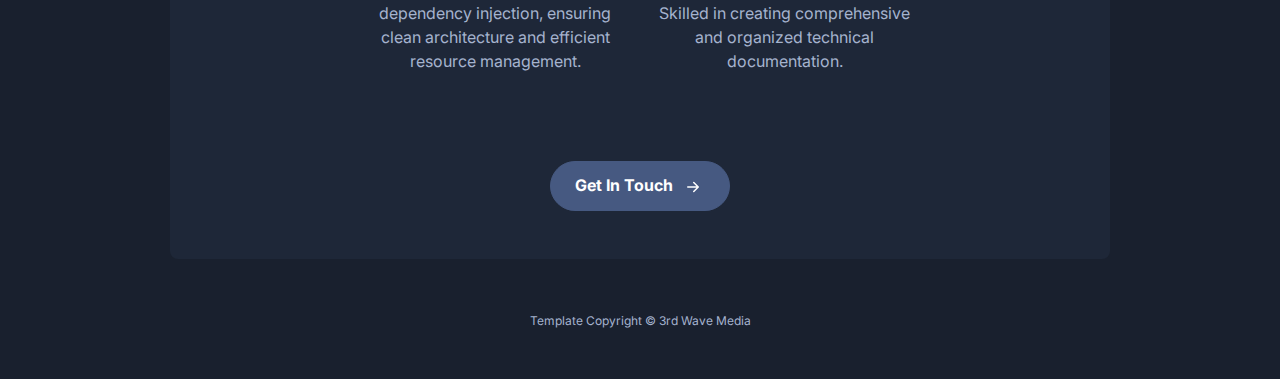
==== commit ab1e01c0: "design change" ====
--- a/index.html
+++ b/index.html
@@ -1,662 +1,423 @@
 <!DOCTYPE html>
-<html lang="en">
-
+<html lang="en"> 
 <head>
-    <meta charset="utf-8">
-    <title>Sumin Maharjan</title>
-    <meta content="width=device-width, initial-scale=1.0" name="viewport">
-    <meta content="" name="keywords">
-    <meta content="" name="description">
-
-    <!-- Favicon -->
-    <link href="img/favicon.ico" rel="icon">
-
-    <!-- Google Web Fonts -->
-    <link rel="preconnect" href="https://fonts.googleapis.com">
-    <link rel="preconnect" href="https://fonts.gstatic.com" crossorigin>
-    <link href="https://fonts.googleapis.com/css2?family=Open+Sans:wght@400;500;600;700;800&display=swap" rel="stylesheet"> 
-
-    <!-- Icon Font Stylesheet -->
-    <link href="https://cdnjs.cloudflare.com/ajax/libs/font-awesome/5.10.0/css/all.min.css" rel="stylesheet">
-    <link href="https://cdn.jsdelivr.net/npm/bootstrap-icons@1.4.1/font/bootstrap-icons.css" rel="stylesheet">
-
-    <!-- Libraries Stylesheet -->
-    <link href="lib/animate/animate.min.css" rel="stylesheet">
-    <link href="lib/lightbox/css/lightbox.min.css" rel="stylesheet">
-    <link href="lib/owlcarousel/assets/owl.carousel.min.css" rel="stylesheet">
-
-    <!-- Customized Bootstrap Stylesheet -->
-    <link href="css/bootstrap.min.css" rel="stylesheet">
-
-    <!-- Template Stylesheet -->
-    <link href="css/style.css" rel="stylesheet">
-</head>
-
-<body data-bs-spy="scroll" data-bs-target=".navbar" data-bs-offset="51">
-    <!-- Spinner Start -->
-    <div id="spinner" class="show bg-white position-fixed translate-middle w-100 vh-100 top-50 start-50 d-flex align-items-center justify-content-center">
-        <div class="spinner-border text-primary" style="width: 3rem; height: 3rem;" role="status">
-            <span class="sr-only">Loading...</span>
-        </div>
-    </div>
-    <!-- Spinner End -->
-
-
-    <!-- Navbar Start -->
-    <nav class="navbar navbar-expand-lg bg-white navbar-light fixed-top shadow py-lg-0 px-4 px-lg-5 wow fadeIn" data-wow-delay="0.1s">
-        <a href="index.html" class="navbar-brand d-block d-lg-none">
-            <h1 class="text-primary fw-bold m-0">Sumin</h1>
-        </a>
-        <button type="button" class="navbar-toggler" data-bs-toggle="collapse" data-bs-target="#navbarCollapse">
-            <span class="navbar-toggler-icon"></span>
-        </button>
-        <div class="collapse navbar-collapse justify-content-between py-4 py-lg-0" id="navbarCollapse">
-            <div class="navbar-nav ms-auto py-0">
-                <a href="#home" class="nav-item nav-link active">Home</a>
-                <a href="#about" class="nav-item nav-link">About</a>
-                <a href="#skill" class="nav-item nav-link">Skills</a>
-              
-            </div>
-            <a href="index.html" class="navbar-brand bg-secondary py-3 px-4 mx-3 d-none d-lg-block">
-                <h1 class="text-primary fw-bold m-0">SUMIN</h1>
-            </a>
-            <div class="navbar-nav me-auto py-0">
-                <a href="#service" class="nav-item nav-link">Services</a>
-
-                <a href="#testimonial" class="nav-item nav-link">Testimonial</a>
-                <a href="#contact" class="nav-item nav-link">Contact</a>
-            </div>
-        </div>
-    </nav>
-    <!-- Navbar End -->
-
-
-    <!-- Header Start -->
-    <div class="container-fluid bg-light my-6 mt-0" id="home">
-        <div class="container">
-            <div class="row g-5 align-items-center">
-                <div class="col-lg-6 py-6 pb-0 pt-lg-0">
-                    <h3 class="text-primary mb-3">I'm</h3>
-                    <h1 class="display-3 mb-3">Sumin Maharjan</h1>
-                    <h2 class="typed-text-output d-inline"></h2>
-                    <div class="typed-text d-none">Flutter Developer, Web Developer, Content Writer, Apps Developer</div>
-                    <div class="d-flex align-items-center pt-5">
-                        <a href="https://www.linkedin.com/in/sumin-maharjan-94261b244/" class="btn btn-primary py-3 px-4 me-5">Download CV</a>
-                        <button type="button" class="btn-play" data-bs-toggle="modal"
-                            data-src="https://www.youtube.com/embed/DWRcNpR6Kdc" data-bs-target="#videoModal">
-                            <span></span>
-                        </button>
-                        <h5 class="ms-4 mb-0 d-none d-sm-block">Play Video</h5>
-                    </div>
-                </div>
-                <div class="col-lg-6">
-                    <img class="img-fluid" src="img/profile.png" alt="">
-                </div>
-            </div>
-        </div>
-    </div>
-    <!-- Header End -->
-
-
-    <!-- Video Modal Start -->
-    <!-- <div class="modal modal-video fade" id="videoModal" tabindex="-1" aria-labelledby="exampleModalLabel" aria-hidden="true">
-        <div class="modal-dialog">
-            <div class="modal-content rounded-0">
-                <div class="modal-header">
-                    <h3 class="modal-title" id="exampleModalLabel">Youtube Video</h3>
-                    <button type="button" class="btn-close" data-bs-dismiss="modal" aria-label="Close"></button>
-                </div>
-                <div class="modal-body">
-                    16:9 aspect ratio -->
-                    <!-- <div class="ratio ratio-16x9">
-                        <iframe class="embed-responsive-item" src="" id="video" allowfullscreen allowscriptaccess="always"
-                            allow="autoplay"></iframe>
-                    </div>
-                </div>
-            </div>
-        </div>
-    </div> -->
-    <!-- Video Modal End -->
-
-
-    <!-- About Start -->
-    <div class="container-xxl py-6" id="about">
-        <div class="container">
-            <div class="row g-5">
-                <div class="col-lg-6 wow fadeInUp" data-wow-delay="0.1s">
-                    <div class="d-flex align-items-center mb-5">
-                        <div class="years flex-shrink-0 text-center me-4">
-                            <h1 class="display-1 mb-0">1</h1>
-                            <h5 class="mb-0">Years</h5>
-                        </div>
-                        <h3 class="lh-base mb-0">of working experience as a Mobile App designer & developer</h3>
-                    </div>
-                    <p class="mb-4">Stet no et lorem dolor et diam, amet duo ut dolore vero eos. No stet est diam rebum amet diam ipsum. Clita clita labore, dolor duo nonumy clita sit at, sed sit sanctus dolor eos.</p>
-                    <p class="mb-3"><i class="far fa-check-circle text-primary me-3"></i>Afordable Prices</p>
-                    <p class="mb-3"><i class="far fa-check-circle text-primary me-3"></i>High Quality Product</p>
-                    <p class="mb-3"><i class="far fa-check-circle text-primary me-3"></i>On Time Project Delivery</p>
-                    <a class="btn btn-primary py-3 px-5 mt-3" href="">Read More</a>
-                </div>
-                <div class="col-lg-6 wow fadeInUp" data-wow-delay="0.5s">
-                    <div class="row g-3 mb-4">
-                        <div class="col-sm-6">
-                            <img class="img-fluid rounded" src="img/about-1.jpg" alt="">
-                        </div>
-                        <div class="col-sm-6">
-                            <img class="img-fluid rounded" src="img/about-2.jpg" alt="">
-                        </div>
-                    </div>
-                    <div class="d-flex align-items-center mb-3">
-                        <h5 class="border-end pe-3 me-3 mb-0">Happy Clients</h5>
-                        <h2 class="text-primary fw-bold mb-0" data-toggle="counter-up">Loading...</h2>
-                    </div>
-                    <p class="mb-4">Stet no et lorem dolor et diam, amet duo ut dolore vero eos. No stet est diam amet diam ipsum clita labore dolor duo clita.</p>
-                    <div class="d-flex align-items-center mb-3">
-                        <h5 class="border-end pe-3 me-3 mb-0">Projects Completed</h5>
-                        <h2 class="text-primary fw-bold mb-0" data-toggle="counter-up">Loading...</h2>
-                    </div>
-                    <p class="mb-0">Stet no et lorem dolor et diam, amet duo ut dolore vero eos. No stet est diam amet diam ipsum clita labore dolor duo clita.</p>
-                </div>
-            </div>
-        </div>
-    </div>
-    <!-- About End -->
-
-
-    <!-- Expertise Start -->
-    <div class="container-xxl py-6 pb-5" id="skill">
-        <div class="container">
-            <div class="row g-5">
-                <div class="col-lg-6 wow fadeInUp" data-wow-delay="0.1s">
-                    <h1 class="display-5 mb-5">Skills & Experience</h1>
-                    <p class="mb-4">Stet no et lorem dolor et diam, amet duo ut dolore vero eos. No stet est diam rebum amet diam ipsum clita dolor duo clita sit.</p>
-                    <h3 class="mb-4">My Skills</h3>
-                    <div class="row align-items-center">
-                        <div class="col-md-6">
-                            <div class="skill mb-4">
-                                <div class="d-flex justify-content-between">
-                                    <h6 class="font-weight-bold">Flutter Framework</h6>
-                                    <h6 class="font-weight-bold">68%</h6>
-                                </div>
-                                <div class="progress">
-                                    <div class="progress-bar bg-primary" role="progressbar" aria-valuenow="68" aria-valuemin="0" aria-valuemax="100"></div>
-                                </div>
-                            </div>
-                            <div class="skill mb-4">
-                                <div class="d-flex justify-content-between">
-                                    <h6 class="font-weight-bold">Dart</h6>
-                                    <h6 class="font-weight-bold">55%</h6>
-                                </div>
-                                <div class="progress">
-                                    <div class="progress-bar bg-warning" role="progressbar" aria-valuenow="55" aria-valuemin="0" aria-valuemax="100"></div>
-                                </div>
-                            </div>
-                            <div class="skill mb-4">
-                                <div class="d-flex justify-content-between">
-                                    <h6 class="font-weight-bold">Bootstrap</h6>
-                                    <h6 class="font-weight-bold">76%</h6>
-                                </div>
-                                <div class="progress">
-                                    <div class="progress-bar bg-danger" role="progressbar" aria-valuenow="76" aria-valuemin="0" aria-valuemax="100"></div>
-                                </div>
-                            </div>
-                        </div>
-                        <div class="col-md-6">
-                            <div class="skill mb-4">
-                                <div class="d-flex justify-content-between">
-                                    <h6 class="font-weight-bold">Tally</h6>
-                                    <h6 class="font-weight-bold">70%</h6>
-                                </div>
-                                <div class="progress">
-                                    <div class="progress-bar bg-danger" role="progressbar" aria-valuenow="70" aria-valuemin="0" aria-valuemax="100"></div>
-                                </div>
-                            </div>
-                            <div class="skill mb-4">
-                                <div class="d-flex justify-content-between">
-                                    <h6 class="font-weight-bold"> Office Packages</h6>
-                                    <h6 class="font-weight-bold">95%</h6>
-                                </div>
-                                <div class="progress">
-                                    <div class="progress-bar bg-dark" role="progressbar" aria-valuenow="95" aria-valuemin="0" aria-valuemax="100"></div>
-                                </div>
-                            </div>
-                            <div class="skill mb-4">
-                                <div class="d-flex justify-content-between">
-                                    <h6 class="font-weight-bold">Wordpress</h6>
-                                    <h6 class="font-weight-bold">30%</h6>
-                                </div>
-                                <div class="progress">
-                                    <div class="progress-bar bg-info" role="progressbar" aria-valuenow="30" aria-valuemin="0" aria-valuemax="100"></div>
-                                </div>
-                            </div>
-                        </div>
-                    </div>
-                </div>
-                <div class="col-lg-6 wow fadeInUp" data-wow-delay="0.5s">
-                    <ul class="nav nav-pills rounded border border-2 border-primary mb-5">
-                        <li class="nav-item w-50">
-                            <button class="nav-link w-100 py-3 fs-5 active" data-bs-toggle="pill" href="#tab-1">Experience</button>
-                        </li>
-                        <li class="nav-item w-50">
-                            <button class="nav-link w-100 py-3 fs-5" data-bs-toggle="pill" href="#tab-2">Education</button>
-                        </li>
-                    </ul>
-                    <div class="tab-content">
-                        <div id="tab-1" class="tab-pane fade show p-0 active">
-                            <div class="row gy-5 gx-4">
-                                <div class="col-sm-6">
-                                    <h5>Flutter Developer Internship</h5>
-                                    <hr class="text-primary my-2">
-                                    <p class="text-primary mb-1">2023- Till Date</p>
-                                    <h6 class="mb-0">FeatherWebs </h6>
-                                </div>
-                                <div class="col-sm-6">
-                                    <h5>Accountant</h5>
-                                    <hr class="text-primary my-2">
-                                    <p class="text-primary mb-1">2019 - 2021</p>
-                                    <h6 class="mb-0">ARB Traders PVT.LTD</h6>
-                                </div>
-                                <div class="col-sm-6">
-                                    <h5>Frontend Developer</h5>
-                                    <hr class="text-primary my-2">
-                                    <p class="text-primary mb-1">2 month</p>
-                                    <h6 class="mb-0">Longtail E-media</h6>
-                                </div>
-                               
-                            </div>
-                        </div>
-                        <div id="tab-2" class="tab-pane fade show p-0">
-                            <div class="row gy-5 gx-4">
-                                <div class="col-sm-6">
-                                    <h5>Bachelors in Computer Application</h5>
-                                    <hr class="text-primary my-2">
-                                    <p class="text-primary mb-1">2019 - Till Date</p>
-                                    <h6 class="mb-0">Cambridge University</h6>
-                                </div>
-                                <div class="col-sm-6">
-                                    <h5>Management in Computer Science</h5>
-                                    <hr class="text-primary my-2">
-                                    <p class="text-primary mb-1">2016 - 2018</p>
-                                    <h6 class="mb-0">Cambridge University</h6>
-                                </div>
-                                
-                            </div>
-                        </div>
-                    </div>
-                </div>
-            </div>
-        </div>
-    </div>
-    <!-- Expertise End -->
-
-
-    <!-- Service Start -->
-    <div class="container-fluid bg-light my-5 py-6" id="service">
-        <div class="container">
-            <div class="row g-5 mb-5 wow fadeInUp" data-wow-delay="0.1s">
-                <div class="col-lg-6">
-                    <h1 class="display-5 mb-0">My Services</h1>
-                </div>
-                <div class="col-lg-6 text-lg-end">
-                    <a class="btn btn-primary py-3 px-5" href="">Hire Me</a>
-                </div>
-            </div>
-            <div class="row g-4">
-                <div class="col-lg-6 wow fadeInUp" data-wow-delay="0.1s">
-                    <div class="service-item d-flex flex-column flex-sm-row bg-white rounded h-100 p-4 p-lg-5">
-                        <div class="bg-icon flex-shrink-0 mb-3">
-                            <i class="fa fa-crop-alt fa-2x text-dark"></i>
-                        </div>
-                        <div class="ms-sm-4">
-                            <h4 class="mb-3">App Design</h4>
-             
-                            <span>Think of Flutter services as the secret sauce that adds extra flavor to your app development journey. </span>
-                        </div>
-                    </div>
-                </div>
-                <div class="col-lg-6 wow fadeInUp" data-wow-delay="0.3s">
-                    <div class="service-item d-flex flex-column flex-sm-row bg-white rounded h-100 p-4 p-lg-5">
-                        <div class="bg-icon flex-shrink-0 mb-3">
-                            <i class="fa fa-code-branch fa-2x text-dark"></i>
-                        </div>
-                        <div class="ms-sm-4">
-                            <h4 class="mb-3">Content Writing</h4>
-
-                            <span>Stet lorem dolor diam amet vero eos. No stet est diam amet diam ipsum. Clita dolor duo clita sit sed sit dolor eos.</span>
-                        </div>
-                    </div>
-                </div>
-                <div class="col-lg-6 wow fadeInUp" data-wow-delay="0.1s">
-                    <div class="service-item d-flex flex-column flex-sm-row bg-white rounded h-100 p-4 p-lg-5">
-                        <div class="bg-icon flex-shrink-0 mb-3">
-                            <i class="fa fa-code fa-2x text-dark"></i>
-                        </div>
-                        <div class="ms-sm-4">
-                            <h4 class="mb-3">Web Design</h4>
-        
-                            <span>Stet lorem dolor diam amet vero eos. No stet est diam amet diam ipsum. Clita dolor duo clita sit sed sit dolor eos.</span>
-                        </div>
-                    </div>
-                </div>
-               
-            </div>
-        </div>
-    </div>
-    <!-- Service End -->
-
-
-    <!-- Projects Start -->
-    <!-- <div class="container-xxl py-6 pt-5" id="project">
-        <div class="container">
-            <div class="row g-5 mb-5 align-items-center wow fadeInUp" data-wow-delay="0.1s">
-                <div class="col-lg-6">
-                    <h1 class="display-5 mb-0">My Projects</h1>
-                </div>
-                <div class="col-lg-6 text-lg-end">
-                    <ul class="list-inline mx-n3 mb-0" id="portfolio-flters">
-                        <li class="mx-3 active" data-filter="*">All Projects</li>
-                        <li class="mx-3" data-filter=".first">UI/UX Design</li>
-                        <li class="mx-3" data-filter=".second">Graphic Design</li>
-                    </ul>
-                </div>
-            </div>
-            <div class="row g-4 portfolio-container wow fadeInUp" data-wow-delay="0.1s">
-                <div class="col-lg-4 col-md-6 portfolio-item first">
-                    <div class="portfolio-img rounded overflow-hidden">
-                        <img class="img-fluid" src="img/project-1.jpg" alt="">
-                        <div class="portfolio-btn">
-                            <a class="btn btn-lg-square btn-outline-secondary border-2 mx-1" href="img/project-1.jpg" data-lightbox="portfolio"><i class="fa fa-eye"></i></a>
-                            <a class="btn btn-lg-square btn-outline-secondary border-2 mx-1" href=""><i class="fa fa-link"></i></a>
-                        </div>
-                    </div>
-                </div>
-                <div class="col-lg-4 col-md-6 portfolio-item second">
-                    <div class="portfolio-img rounded overflow-hidden">
-                        <img class="img-fluid" src="img/project-2.jpg" alt="">
-                        <div class="portfolio-btn">
-                            <a class="btn btn-lg-square btn-outline-secondary border-2 mx-1" href="img/project-2.jpg" data-lightbox="portfolio"><i class="fa fa-eye"></i></a>
-                            <a class="btn btn-lg-square btn-outline-secondary border-2 mx-1" href=""><i class="fa fa-link"></i></a>
-                        </div>
-                    </div>
-                </div>
-                <div class="col-lg-4 col-md-6 portfolio-item first">
-                    <div class="portfolio-img rounded overflow-hidden">
-                        <img class="img-fluid" src="img/project-3.jpg" alt="">
-                        <div class="portfolio-btn">
-                            <a class="btn btn-lg-square btn-outline-secondary border-2 mx-1" href="img/project-3.jpg" data-lightbox="portfolio"><i class="fa fa-eye"></i></a>
-                            <a class="btn btn-lg-square btn-outline-secondary border-2 mx-1" href=""><i class="fa fa-link"></i></a>
-                        </div>
-                    </div>
-                </div>
-                <div class="col-lg-4 col-md-6 portfolio-item second">
-                    <div class="portfolio-img rounded overflow-hidden">
-                        <img class="img-fluid" src="img/project-4.jpg" alt="">
-                        <div class="portfolio-btn">
-                            <a class="btn btn-lg-square btn-outline-secondary border-2 mx-1" href="img/project-4.jpg" data-lightbox="portfolio"><i class="fa fa-eye"></i></a>
-                            <a class="btn btn-lg-square btn-outline-secondary border-2 mx-1" href=""><i class="fa fa-link"></i></a>
-                        </div>
-                    </div>
-                </div>
-                <div class="col-lg-4 col-md-6 portfolio-item first">
-                    <div class="portfolio-img rounded overflow-hidden">
-                        <img class="img-fluid" src="img/project-5.jpg" alt="">
-                        <div class="portfolio-btn">
-                            <a class="btn btn-lg-square btn-outline-secondary border-2 mx-1" href="img/project-5.jpg" data-lightbox="portfolio"><i class="fa fa-eye"></i></a>
-                            <a class="btn btn-lg-square btn-outline-secondary border-2 mx-1" href=""><i class="fa fa-link"></i></a>
-                        </div>
-                    </div>
-                </div>
-                <div class="col-lg-4 col-md-6 portfolio-item second">
-                    <div class="portfolio-img rounded overflow-hidden">
-                        <img class="img-fluid" src="img/project-6.jpg" alt="">
-                        <div class="portfolio-btn">
-                            <a class="btn btn-lg-square btn-outline-secondary border-2 mx-1" href="img/project-6.jpg" data-lightbox="portfolio"><i class="fa fa-eye"></i></a>
-                            <a class="btn btn-lg-square btn-outline-secondary border-2 mx-1" href=""><i class="fa fa-link"></i></a>
-                        </div>
-                    </div>
-                </div>
-            </div>
-        </div>
-    </div> -->
-    <!-- Projects End -->
+	<title>Profolio - Bootstrap 5 Personal Portfolio &amp; Resume Template For Developers</title>
+	
+	<!-- Meta -->
+	<meta charset="utf-8">
+	<meta http-equiv="X-UA-Compatible" content="IE=edge">
+	<meta name="viewport" content="width=device-width, initial-scale=1.0">
+	<meta name="description" content="Profolio Bootstrap 5 Template">
+	<meta name="author" content="Xiaoying Riley at 3rd Wave Media">    
+	<link rel="shortcut icon" href="favicons/.-3367-favicon.ico"> 
+	
+	<!-- Google Fonts -->	
+	<link rel="preconnect" href="https://fonts.googleapis.com"><link rel="preconnect" href="https://fonts.gstatic.com" crossorigin>
+	<link href="https://fonts.googleapis.com/css2?family=Inter:wght@300;400;500;600;700;800;900&amp;display=swap" rel="stylesheet">
+	
+	<!-- Bootstrpa Icons -->
+	<link rel="stylesheet" href="https://cdn.jsdelivr.net/npm/bootstrap-icons@1.10.3/font/bootstrap-icons.css">
+	
+	<!-- FontAwesome JS -->
+    <script defer src="js/js-all.js"></script>
     
-
-
-    <!-- Team Start -->
-    <!-- <div class="container-xxl py-6 pb-5" id="team">
-        <div class="container">
-            <div class="row g-5 mb-5 wow fadeInUp" data-wow-delay="0.1s">
-                <div class="col-lg-6">
-                    <h1 class="display-5 mb-0">Team Members</h1>
-                </div>
-                <div class="col-lg-6 text-lg-end">
-                    <a class="btn btn-primary py-3 px-5" href="">Contact Us</a>
-                </div>
-            </div>
-            <div class="row g-4">
-                <div class="col-lg-4 col-md-6 wow fadeInUp" data-wow-delay="0.1s">
-                    <div class="team-item position-relative">
-                        <img class="img-fluid rounded" src="img/team-1.jpg" alt="">
-                        <div class="team-text bg-white rounded-end p-4">
-                            <div>
-                                <h5>Full Name</h5>
-                                <span>Designer</span>
-                            </div>
-                            <i class="fa fa-arrow-right fa-2x text-primary"></i>
-                        </div>
-                    </div>
-                </div>
-                <div class="col-lg-4 col-md-6 wow fadeInUp" data-wow-delay="0.3s">
-                    <div class="team-item position-relative">
-                        <img class="img-fluid rounded" src="img/team-2.jpg" alt="">
-                        <div class="team-text bg-white rounded-end p-4">
-                            <div>
-                                <h5>Full Name</h5>
-                                <span>Designer</span>
-                            </div>
-                            <i class="fa fa-arrow-right fa-2x text-primary"></i>
-                        </div>
-                    </div>
-                </div>
-                <div class="col-lg-4 col-md-6 wow fadeInUp" data-wow-delay="0.5s">
-                    <div class="team-item position-relative">
-                        <img class="img-fluid rounded" src="img/team-3.jpg" alt="">
-                        <div class="team-text bg-white rounded-end p-4">
-                            <div>
-                                <h5>Full Name</h5>
-                                <span>Designer</span>
-                            </div>
-                            <i class="fa fa-arrow-right fa-2x text-primary"></i>
-                        </div>
-                    </div>
-                </div>
-            </div>
-        </div>
-    </div>
-    Team End -->
-
-
-    <!-- Testimonial Start -->
-    <div class="container-fluid bg-light py-5 my-5" id="testimonial">
-        <div class="container-fluid py-5">
-            <h1 class="display-5 text-center mb-5 wow fadeInUp" data-wow-delay="0.1s">Testimonial</h1>
-            <div class="row justify-content-center">
-                <div class="col-lg-3 d-none d-lg-block">
-                    <div class="testimonial-left h-100">
-                        <img class="img-fluid wow fadeIn" data-wow-delay="0.1s" src="img/testimonial-1.jpg" alt="">
-                        <img class="img-fluid wow fadeIn" data-wow-delay="0.3s" src="img/testimonial-2.jpg" alt="">
-                        <img class="img-fluid wow fadeIn" data-wow-delay="0.5s" src="img/testimonial-3.jpg" alt="">
-                    </div>
-                </div>
-                <div class="col-lg-6 wow fadeInUp" data-wow-delay="0.5s">
-                    <div class="owl-carousel testimonial-carousel">
-                        <div class="testimonial-item text-center">
-                            <div class="position-relative mb-5">
-                                <img class="img-fluid rounded-circle border border-secondary p-2 mx-auto" src="img/testimonial-1.jpg" alt="">
-                                <div class="testimonial-icon">
-                                    <i class="fa fa-quote-left text-primary"></i>
-                                </div>
-                            </div>
-                            <p class="fs-5 fst-italic">Dolores sed duo clita tempor justo dolor et stet lorem kasd labore dolore lorem ipsum. At lorem lorem magna ut et, nonumy et labore et tempor diam tempor erat.</p>
-                            <hr class="w-25 mx-auto">
-                            <h5>Client Name</h5>
-                            <span>Profession</span>
-                        </div>
-                        <div class="testimonial-item text-center">
-                            <div class="position-relative mb-5">
-                                <img class="img-fluid rounded-circle border border-secondary p-2 mx-auto" src="img/testimonial-2.jpg" alt="">
-                                <div class="testimonial-icon">
-                                    <i class="fa fa-quote-left text-primary"></i>
-                                </div>
-                            </div>
-                            <p class="fs-5 fst-italic">Dolores sed duo clita tempor justo dolor et stet lorem kasd labore dolore lorem ipsum. At lorem lorem magna ut et, nonumy et labore et tempor diam tempor erat.</p>
-                            <hr class="w-25 mx-auto">
-                            <h5>Client Name</h5>
-                            <span>Profession</span>
-                        </div>
-                        <div class="testimonial-item text-center">
-                            <div class="position-relative mb-5">
-                                <img class="img-fluid rounded-circle border border-secondary p-2 mx-auto" src="img/testimonial-3.jpg" alt="">
-                                <div class="testimonial-icon">
-                                    <i class="fa fa-quote-left text-primary"></i>
-                                </div>
-                            </div>
-                            <p class="fs-5 fst-italic">Dolores sed duo clita tempor justo dolor et stet lorem kasd labore dolore lorem ipsum. At lorem lorem magna ut et, nonumy et labore et tempor diam tempor erat.</p>
-                            <hr class="w-25 mx-auto">
-                            <h5>Client Name</h5>
-                            <span>Profession</span>
-                        </div>
-                    </div>
-                </div>
-                <div class="col-lg-3 d-none d-lg-block">
-                    <div class="testimonial-right h-100">
-                        <img class="img-fluid wow fadeIn" data-wow-delay="0.1s" src="img/testimonial-1.jpg" alt="">
-                        <img class="img-fluid wow fadeIn" data-wow-delay="0.3s" src="img/testimonial-2.jpg" alt="">
-                        <img class="img-fluid wow fadeIn" data-wow-delay="0.5s" src="img/testimonial-3.jpg" alt="">
-                    </div>
-                </div>
-            </div>
-        </div>
-    </div>
-    <!-- Testimonial End -->
-
-
-    <!-- Contact Start -->
-    <div class="container-xxl pb-5" id="contact">
-        <div class="container py-5">
-            <div class="row g-5 mb-5 wow fadeInUp" data-wow-delay="0.1s">
-                <div class="col-lg-6">
-                    <h1 class="display-5 mb-0">Let's Work Together</h1>
-                </div>
-                <div class="col-lg-6 text-lg-end">
-                    <a class="btn btn-primary py-3 px-5" href="">Say Hello</a>
-                </div>
-            </div>
-            <div class="row g-5">
-                <div class="col-lg-5 col-md-6 wow fadeInUp" data-wow-delay="0.1s">
-                    <p class="mb-2">My Location:</p>
-                    <h3 class="fw-bold">21 Lalitpur, Kathmandu, Nepal</h3>
-                    <hr class="w-100">
-                    <p class="mb-2">Call me:</p>
-                    <h3 class="fw-bold">+977 9867811182</h3>
-                    <hr class="w-100">
-                    <p class="mb-2">Mail me:</p>
-                    <h3 class="fw-bold">suemeanmhrzn100@gmail.com</h3>
-                    <hr class="w-100">
-                    <p class="mb-2">Follow me:</p>
-                    <div class="d-flex pt-2">
-                 
-                        <a class="btn btn-square btn-primary me-2" href="https://www.facebook.com/smnmhrzn"><i class="fab fa-facebook-f"></i></a>
-                        <a class="btn btn-square btn-primary me-2" href="https://www.instagram.com/sumin_d20/"><i class="fab fa-youtube"></i></a>
-                        <a class="btn btn-square btn-primary me-2" href="https://www.linkedin.com/in/sumin-maharjan-94261b244/"><i class="fab fa-linkedin-in"></i></a>
-                    </div>
-                </div>
-                <div class="col-lg-7 col-md-6 wow fadeInUp" data-wow-delay="0.5s">
-                    <p class="mb-4">The contact form is currently inactive. Get a functional and working contact form with Ajax & PHP in a few minutes. Just copy and paste the files, add a little code and you're done. <a href="https://htmlcodex.com/contact-form">Download Now</a>.</p>
-                    <form>
-                        <div class="row g-3">
-                            <div class="col-md-6">
-                                <div class="form-floating">
-                                    <input type="text" class="form-control" id="name" placeholder="Your Name">
-                                    <label for="name">Your Name</label>
-                                </div>
-                            </div>
-                            <div class="col-md-6">
-                                <div class="form-floating">
-                                    <input type="email" class="form-control" id="email" placeholder="Your Email">
-                                    <label for="email">Your Email</label>
-                                </div>
-                            </div>
-                            <div class="col-12">
-                                <div class="form-floating">
-                                    <input type="text" class="form-control" id="subject" placeholder="Subject">
-                                    <label for="subject">Subject</label>
-                                </div>
-                            </div>
-                            <div class="col-12">
-                                <div class="form-floating">
-                                    <textarea class="form-control" placeholder="Leave a message here" id="message" style="height: 100px"></textarea>
-                                    <label for="message">Message</label>
-                                </div>
-                            </div>
-                            <div class="col-12">
-                                <button class="btn btn-primary py-3 px-5" type="submit">Send Message</button>
-                            </div>
-                        </div>
-                    </form>
-                </div>
-            </div>
-        </div>
-    </div>
-    <!-- Contact End -->
-
-
-    <!-- Map Start -->
-    <div class="container-xxl pt-5 px-0 wow fadeInUp" data-wow-delay="0.1s">
-    <div class="bg-dark">
-        <iframe
-            src="https://www.google.com/maps/embed?pb=!1m18!1m12!1m3!1d3221.769489805499!2d85.2940481!3d27.6435126!2m3!1f0!2f0!3f0!3m2!1i1024!2i768!4f13.1!3m3!1m2!1s0x39eb1795de339f17%3A0x2cac84ef05b0d109!2sKhokana!5e0!3m2!1sen!2sus!4v1618734864417!5m2!1sen!2sus
-            "
-            width="100%" height="450" style="border:0;" allowfullscreen="" loading="lazy"></iframe>
-    </div>
-</div>
-    
-    <!-- Map End -->
-
-
-    <!-- Copyright Start -->
-    <div class="container-fluid bg-dark text-white py-4">
-            <div class="container">
-                <div class="row">
-                    <div class="col-md-6 text-center text-md-start mb-3 mb-md-0">
-                        &copy; <a class="border-bottom text-secondary" href="#">suminmaharjan</a>, All Right Reserved.
-                    </div>
-                  
-                </div>
-            </div>
-        </div>
-    </div>
-    <!-- Copyright End -->
-
-
-    <!-- Back to Top -->
-    <a href="#" class="btn btn-lg btn-primary btn-lg-square back-to-top"><i class="bi bi-arrow-up"></i></a>
-
-
-    <!-- JavaScript Libraries -->
-    <script src="https://code.jquery.com/jquery-3.4.1.min.js"></script>
-    <script src="https://cdn.jsdelivr.net/npm/bootstrap@5.0.0/dist/js/bootstrap.bundle.min.js"></script>
-    <script src="lib/wow/wow.min.js"></script>
-    <script src="lib/easing/easing.min.js"></script>
-    <script src="lib/waypoints/waypoints.min.js"></script>
-    <script src="lib/typed/typed.min.js"></script>
-    <script src="lib/counterup/counterup.min.js"></script>
-    <script src="lib/owlcarousel/owl.carousel.min.js"></script>
-    <script src="lib/isotope/isotope.pkgd.min.js"></script>
-    <script src="lib/lightbox/js/lightbox.min.js"></script>
-
-    <!-- Template Javascript -->
-    <script src="js/main.js"></script>
-</body>
-
-</html>+    <!-- Plugin CSS -->
+    <link rel="stylesheet" href="css/tiny-slider-tiny-slider.css">
+
+	<!-- Theme CSS -->  
+	<link id="theme-style" rel="stylesheet" href="css/css-theme-1.css">
+
+</head> 
+
+
+<body>
+	
+	<div class="container-fluid">
+
+			<div class="side-panel position-relative">
+				 
+				<nav class="navbar">
+			        <div aria-labelledby="offcanvasNavbarLabel" class="offcanvas offcanvas-start show d-flex" id="offcanvasNavbar" data-bs-scroll="true" data-bs-backdrop="false" tabindex="-1">
+			            <div class="offcanvas-body d-flex align-items-center ">
+			                <ul class="main-nav navbar-nav text-center">
+				                
+								<li class="nav-item">
+									<a class="nav-link active d-flex flex-column" href="index.html"><span class="icon-holder"><i class="fa-solid fa-circle-user"></i></span><span class="nav-text">About</span></a>
+								</li>
+								<li class="nav-item">
+									<a class="nav-link d-flex flex-column" href="projects.html"><span class="icon-holder"><i class="fa-solid fa-briefcase"></i></span><span class="nav-text">Projects</span></a>
+								</li>
+								<!-- <li class="nav-item">
+									<a class="nav-link d-flex flex-column" href="blog-home.html"><span class="icon-holder"><i class="fa-solid fa-pen-fancy"></i></span><span class="nav-text">Blog</span></a>
+								</li> -->
+								<li class="nav-item">
+									<a class="nav-link d-flex flex-column" href="resume.html"><span class="icon-holder"><i class="fa-solid fa-file-lines"></i></span><span class="nav-text">Resume</span></a>
+								</li>
+								<li class="nav-item">
+									<a class="nav-link d-flex flex-column" href="contact.html"><span class="icon-holder"><i class="fa-solid fa-comment-dots"></i></span><span class="nav-text">Contact</span></a>
+								</li>
+								<li class="nav-item nav-item-close">
+				                    <button aria-label="Close" class="btn-close" data-bs-dismiss="offcanvas" type="button"><i class="bi bi-x"></i></button>
+				                </li>
+							</ul>
+			            </div>
+			        </div>
+				  
+				</nav>
+			</div><!--//side-panel-->
+			
+			<div class="main-content-wrapper">
+				<div class="container-fluid">
+					<div class="top-bar text-center position-relative">
+						<div class="top-bar-inner">
+							
+							<a class="menu-toggler" data-bs-toggle="offcanvas" href="#offcanvasNavbar" role="button" aria-controls="offcanvasNavbar">
+								 <svg xmlns="http://www.w3.org/2000/svg" width="30" height="30" fill="currentColor" class="bi bi-list" viewbox="0 0 16 16">
+								  <path fill-rule="evenodd" d="M2.5 12a.5.5 0 0 1 .5-.5h10a.5.5 0 0 1 0 1H3a.5.5 0 0 1-.5-.5zm0-4a.5.5 0 0 1 .5-.5h10a.5.5 0 0 1 0 1H3a.5.5 0 0 1-.5-.5zm0-4a.5.5 0 0 1 .5-.5h10a.5.5 0 0 1 0 1H3a.5.5 0 0 1-.5-.5z"></path>
+								</svg>
+					        </a>
+					        
+					        <div class="mode-toggle text-center">
+							    
+							    <input class="toggle" id="darkmode" type="checkbox">
+							    <label class="toggle-btn mx-auto mb-0" for="darkmode">
+							        <span class="day-icon toggle-icon"> <i class="bi bi-sun-fill"></i></span>
+							        <span class="night-icon toggle-icon"><i class="bi bi-moon-fill"></i></span>
+							        
+							    </label>
+							    
+							</div><!--//mode-toggle-->
+							
+							<a class="btn btn-primary top-bar-cta" href="contact.html">Hire Me</a>
+					
+							<ul class="social-list list-inline mx-auto d-none d-lg-block">
+								<li class="list-inline-item me-0 me-md-1 me-lg-2"><a href="#"><i class="fa-brands fa-x-twitter fa-fw"></i></a></li>
+								<li class="list-inline-item me-0 me-md-1 me-lg-2"><a href="https://github.com/sumin9867"><i class="fa-brands fa-github fa-fw"></i></a></li>
+								
+								<li class="list-inline-item me-0 me-md-1 me-lg-2"><a href="https://www.linkedin.com/in/sumin-maharjan-94261b244/"><i class="fa-brands fa-linkedin-in fa-fw"></i></a></li>
+								
+								<li class="list-inline-item me-0 me-md-1 me-lg-2"><a href="#"><i class="fa-brands fa-stack-overflow fa-fw"></i></a></li>
+								<li class="list-inline-item me-0 me-md-1 me-lg-2"><a href="#"><i class="fa-brands fa-medium fa-fw"></i></a></li>
+							</ul><!--//social-list-->
+							
+						</div><!--//top-bar-inner-->
+						
+					</div><!--//top-bar-->
+			
+					<section class="page-intro-section section has-profile-image mx-auto">
+					
+						<div class="profile-holder text-center">
+							<img class="profile-pic rounded-circle" src="images/me.JPG" alt="image">
+						</div><!--//profile-holder-->
+						<div class="intro-holder">
+							<h2 class="intro-name text-center mb-3">Sumin Maharjan</h2>
+							<div class="profile-intro text-md-center limit-max-width mx-auto">
+							    <p>Hi! I&rsquo;m a Junior Developer with more than a years of experience working in mobile developement apps. Welcome to my online portfolio! Check out my <a href="projects.html">latest projects and case studies</a>.</p>   
+							</div>
+						</div><!--//intro-holder-->
+						
+						<div class="section-cta text-center mt-4">
+							<a class="btn btn-secondary theme-btn-cta" href="resume.html">View Resume<svg xmlns="http://www.w3.org/2000/svg" width="24" height="24" fill="currentColor" class="bi bi-arrow-right-short" viewbox="0 0 16 16">
+  <path fill-rule="evenodd" d="M4 8a.5.5 0 0 1 .5-.5h5.793L8.146 5.354a.5.5 0 1 1 .708-.708l3 3a.5.5 0 0 1 0 .708l-3 3a.5.5 0 0 1-.708-.708L10.293 8.5H4.5A.5.5 0 0 1 4 8z"></path>
+</svg></a>
+						</div><!--//section-cta-->
+						
+					</section><!--//page-intro-section-->
+					
+					<section class="featured-projects-section section mx-auto">
+						<h3 class="section-heading mb-4">Featured Projects</h3>
+						<div class="section-intro mb-5 limit-max-width mx-auto text-md-center">Brief intro goes here. My main experience lies in building lorem ipsum dolor sit amet, consectetur adipiscing elit. I'm currently working on lacinia tristique.</div>
+						<div class="featured-project-list container">
+						    <div class="row justify-content-center gy-4">
+							    <div class="col-12 col-md-6 col-lg-4">
+								    <div class="card">
+									    <img src="images/projects-project-thumb-1.png" class="card-img-top" alt="image">
+									    <div class="card-body px-0">
+										    <h5 class="card-title"><a href="case-study.html">Swift- HRM App</a></h5>
+									        <p class="card-text mb-1">The Swift HR Management Application streamlines employee management, covering records, attendance, payroll, and performance tracking.</p>
+									        <div><a class="card-link more-link" href="case-study.html">View more <span class="link-arrow"><i class="bi bi-arrow-right"></i></span></a></div>
+									    </div>
+									</div><!--//card-->
+							    </div><!--//col-->
+							    <div class="col-12 col-md-6 col-lg-4">
+								    <div class="card">
+									    <img src="images/projects-project-thumb-6.png" class="card-img-top" alt="image">
+									    <div class="card-body px-0">
+										    <h5 class="card-title"><a href="case-study.html">Kirtipur Muncipality App</a></h5>
+									        <p class="card-text mb-1">The Kirtipur Municipality App simplifies civic services, providing easy access to local information, services, and community updates..</p>
+									        <div><a class="card-link more-link" href="case-study.html">View more <span class="link-arrow"><i class="bi bi-arrow-right"></i></span></a></div>
+									    </div>
+									</div><!--//card-->
+							    </div><!--//col-->
+							    <div class="col-12 col-md-6 col-lg-4">
+								    <div class="card">
+									    <img src="images/projects-project-thumb-4.png" class="card-img-top" alt="image">
+									    <div class="card-body px-0">
+										    <h5 class="card-title"><a href="case-study.html">Pet Care Solution</a></h5>
+									        <p class="card-text mb-1">The Pet Care Solution helps manage lost pet reports, incidents, and pet adoption, providing a platform for pet owners to ensure their pets' safety and well-being.</p>
+									        <div><a class="card-link more-link" href="case-study.html">View more <span class="link-arrow"><i class="bi bi-arrow-right"></i></span></a></div>
+ 
+									    </div>
+									</div><!--//card-->
+							    </div><!--//col-->
+							    
+						    </div><!--//row-->
+						    <div class="section-cta text-center mt-3">
+								<a class="btn btn-secondary theme-btn-cta" href="projects.html">More Projects<svg xmlns="http://www.w3.org/2000/svg" width="24" height="24" fill="currentColor" class="bi bi-arrow-right-short" viewbox="0 0 16 16">
+	  <path fill-rule="evenodd" d="M4 8a.5.5 0 0 1 .5-.5h5.793L8.146 5.354a.5.5 0 1 1 .708-.708l3 3a.5.5 0 0 1 0 .708l-3 3a.5.5 0 0 1-.708-.708L10.293 8.5H4.5A.5.5 0 0 1 4 8z"></path>
+	</svg></a>
+							</div><!--//section-cta-->
+						</div><!--//project-list-->
+							
+					</section><!--//projects-section-->
+					
+					<section class="testimonials-section section py-5 mx-auto">
+						<div class="container">
+							<h3 class="mb-4 text-center section-heading">Clients I Worked With</h3>
+							
+							<!-- <div class="client-logo-list row d-flex justify-content-center align-items-stretch py-4 gx-2 gx-lg-3">
+							    <div class="logo-item col-4 col-md-3 col-lg-auto mb-3"><div class="logo-holder"><img class="logo-image" src="images/clients-client-logo-1.svg"></div></div>
+							    <div class="logo-item col-4 col-md-3 col-lg-auto mb-3"><div class="logo-holder"><img class="logo-image" src="images/clients-client-logo-2.svg"></div></div>
+							    <div class="logo-item col-4 col-md-3 col-lg-auto mb-3"><div class="logo-holder"><img class="logo-image" src="images/clients-client-logo-3.svg"></div></div>
+							    <div class="logo-item col-4 col-md-3 col-lg-auto mb-3"><div class="logo-holder"><img class="logo-image" src="images/clients-client-logo-4.svg"></div></div>
+							    <div class="logo-item col-4 col-md-3 col-lg-auto mb-3"><div class="logo-holder"><img class="logo-image" src="images/clients-client-logo-5.svg"></div></div>
+							    <div class="logo-item col-4 col-md-3 col-lg-auto mb-3"><div class="logo-holder"><img class="logo-image" src="images/clients-client-logo-6.svg"></div></div>
+							    <div class="logo-item col-4 col-md-3 col-lg-auto mb-3"><div class="logo-holder"><img class="logo-image" src="images/clients-client-logo-7.svg"></div></div>
+							    <div class="logo-item col-4 col-md-3 col-lg-auto mb-3"><div class="logo-holder"><img class="logo-image" src="images/clients-client-logo-8.svg"></div></div>
+							    <div class="logo-item col-4 col-md-3 col-lg-auto mb-3"><div class="logo-holder"><img class="logo-image" src="images/clients-client-logo-9.svg"></div></div>
+							    <div class="logo-item col-4 col-md-3 col-lg-auto mb-3"><div class="logo-holder"><img class="logo-image" src="images/clients-client-logo-10.svg"></div></div>
+							</div> -->
+
+							<div class="slider-container text-center px-md-4 px-lg-5">
+								
+								<div class="testimonials-slider tiny-slider">
+									<div class="item">
+										<div class="item-inner position-relative">    
+											<div class="quote-holder">
+												<i class="quote-icon fa-solid fa-quote-left"></i>
+												<i class="quote-icon fa-solid fa-quote-right"></i>
+												<blockquote class="quote-content px-3 px-lg-5 mb-3 text-start">
+													"The team at SwiftTech has truly transformed our business. Their innovative solutions have streamlined our workflow, and their customer service is unmatched. <span class="quote-highlight">Their attention to detail and commitment to excellence is evident in every project.</span> I would highly recommend them to anyone."
+												</blockquote>
+											</div><!--//quote-holder-->
+											<div class="source-holder ps-3 ps-lg-5 text-start">
+												<div class="source-meta">
+													<div class="name">Alex Johnson, CEO of TechCorp</div>
+												</div>
+											</div><!--//source-holder-->
+										</div><!--//item-inner-->
+									</div><!--//item-->
+									<div class="item">
+										<div class="item-inner">    
+											<div class="quote-holder">
+												<i class="quote-icon fa-solid fa-quote-left"></i>
+												<i class="quote-icon fa-solid fa-quote-right"></i>
+												<blockquote class="quote-content px-3 px-lg-5 mb-3 text-start">
+													"Working with SwiftTech has been an absolute pleasure. They truly understand the needs of our business and delivered a solution that exceeded our expectations. <span class="quote-highlight">The results speak for themselves.</span> We’ve seen a significant increase in productivity and efficiency."
+												</blockquote>
+											</div><!--//quote-holder-->
+											<div class="source-holder ps-3 ps-lg-5 text-start">
+												<div class="source-meta">
+													<div class="name">Jessica Lee, Operations Manager at GreenEnergy Solutions</div>
+												</div>
+											</div><!--//source-holder-->
+										</div><!--//item-inner-->
+									</div><!--//item-->
+									<div class="item">
+										<div class="item-inner">    
+											<div class="quote-holder text-start text-md-center">
+												<i class="quote-icon fa-solid fa-quote-left"></i>
+												<i class="quote-icon fa-solid fa-quote-right"></i>
+												<blockquote class="quote-content px-3 px-lg-5 mb-3 text-start">
+													"I’ve worked with several companies in the past, but the team at SwiftTech stands out. They are always ahead of the curve and constantly deliver outstanding results. <span class="quote-highlight">Their approach is innovative and results-driven, and I couldn’t be happier with the outcome of our partnership.</span>"
+												</blockquote>
+											</div><!--//quote-holder-->
+											<div class="source-holder ps-3 ps-lg-5 text-start">
+												<div class="source-meta">
+													<div class="name">Michael Harris, Marketing Director at Global Enterprises</div>
+												</div>
+											</div><!--//source-holder-->
+										</div><!--//item-inner-->
+									</div><!--//item-->
+								</div><!--//testimonials-slider-->
+								
+								<div class="slider-custom-controls d-none d-md-block">
+									<div class="prev" data-controls="prev">
+										<i class="fas fa-chevron-left"></i>
+									</div>
+									<div class="next" data-controls="next">
+										<i class="fas fa-chevron-right"></i>         
+									</div>
+								</div><!--//slider-custom-controls-->
+							</div><!--//slider-container-->
+							
+							<div class="section-cta text-center mt-5">
+								<a class="btn btn-secondary theme-btn-cta" href="contact.html">Get In Touch <svg xmlns="http://www.w3.org/2000/svg" width="24" height="24" fill="currentColor" class="bi bi-arrow-right-short" viewbox="0 0 16 16">
+	  <path fill-rule="evenodd" d="M4 8a.5.5 0 0 1 .5-.5h5.793L8.146 5.354a.5.5 0 1 1 .708-.708l3 3a.5.5 0 0 1 0 .708l-3 3a.5.5 0 0 1-.708-.708L10.293 8.5H4.5A.5.5 0 0 1 4 8z"></path>
+	</svg></a>
+							</div><!--//section-cta-->
+						</div><!--//container-->
+					</section><!--//testiomonials-section-->
+					
+					<section class="skills-section section mx-auto mb-0">
+						<h3 class="section-heading mb-4">Skills &amp; Experiences</h3>
+						<div class="section-intro mb-5 limit-max-width text-md-center">
+							Section intro goes here. Lorem ipsum dolor sit amet, consectetur adipiscing elit. You can replace or add more tech icons below to reflect your skillset.
+						</div><!--//section-intro-->
+						<div class="row tech-list justify-content-center align-items-center">
+							
+							<div class="icon-item col-4 col-md-3 col-lg-2 mb-3 mb-lg-5"><img class="rounded" src="images/flutter.svg" alt=""></div>
+							<div class="icon-item col-4 col-md-3 col-lg-2 mb-3 mb-lg-5"><img class="rounded" src="images/firebase.svg" alt=""></div>
+							<div class="icon-item col-4 col-md-3 col-lg-2 mb-3 mb-lg-5"><img class="rounded" src="images/graphql.svg" alt=""></div>
+							<div class="icon-item col-4 col-md-3 col-lg-2 mb-3 mb-lg-5"><img class="rounded" src="images/hive.svg" alt=""></div>
+							<div class="icon-item col-4 col-md-3 col-lg-2 mb-3 mb-lg-5"><img class="rounded" src="images/cubit.svg" alt=""></div>
+							<div class="icon-item col-4 col-md-3 col-lg-2 mb-3 mb-lg-5"><img class="rounded" src="images/tech-icons-bootstrap5.svg" alt=""></div>
+
+							<div class="clearfix"></div>
+							<div class="icon-item col-4 col-md-3 col-lg-2 mb-3 mb-lg-5"><img class="rounded" src="images/html.svg" alt=""></div>
+							<div class="icon-item col-4 col-md-3 col-lg-2 mb-3 mb-lg-5"><img class="rounded" src="images/css3-01-svgrepo-com.svg" alt=""></div>
+							<div class="icon-item col-4 col-md-3 col-lg-2 mb-3 mb-lg-5"><img class="rounded" src="images/dart-svgrepo-com.svg" alt=""></div>
+							<div class="icon-item col-4 col-md-3 col-lg-2 mb-3 mb-lg-5"><img class="rounded" src="images/mysql-logo-svgrepo-com.svg" alt=""></div>
+							<div class="icon-item col-4 col-md-3 col-lg-2 mb-3 mb-lg-5"><img class="rounded" src="images/tech-icons-php.svg" alt=""></div>
+							
+					
+						</div><!--//tech-list-->
+						<div class="section-cta text-center mt-4">
+							<a class="btn btn-secondary theme-btn-cta" href="resume.html">View Resume <svg xmlns="http://www.w3.org/2000/svg" width="24" height="24" fill="currentColor" class="bi bi-arrow-right-short" viewbox="0 0 16 16">
+  <path fill-rule="evenodd" d="M4 8a.5.5 0 0 1 .5-.5h5.793L8.146 5.354a.5.5 0 1 1 .708-.708l3 3a.5.5 0 0 1 0 .708l-3 3a.5.5 0 0 1-.708-.708L10.293 8.5H4.5A.5.5 0 0 1 4 8z"></path>
+</svg></a>
+						</div><!--//section-cta-->
+						
+						<div class="skill-blocks py-5 row justify-content-center">
+							<!-- Flutter and Dart -->
+							<div class="item col-md-6 col-lg-4 text-md-center">
+								<div class="item-icon-holder mx-md-auto"><i class="item-icon bi bi-code-slash"></i></div>
+								<h3 class="item-title mb-3">Flutter & Dart</h3>
+								<div class="item-desc">
+									Expertise in building cross-platform mobile applications using Flutter and Dart. Create fast, beautiful, and responsive apps for both Android and iOS with a single codebase.
+								</div><!--//item-desc-->
+							</div><!--//item-->
+						
+							<!-- Bootstrap -->
+							<div class="item col-md-6 col-lg-4 text-md-center">
+								<div class="item-icon-holder mx-md-auto"><i class="item-icon bi bi-bootstrap"></i></div>
+								<h3 class="item-title mb-3">Bootstrap</h3>
+								<div class="item-desc">
+									Proficient in using Bootstrap to design responsive and mobile-first web pages. Leverage the power of Bootstrap's components and utilities to build efficient, attractive UIs.
+								</div><!--//item-desc-->
+							</div><!--//item-->
+						
+							<!-- Restful APIs and GraphQL -->
+							<div class="item col-md-6 col-lg-4 text-md-center">
+								<div class="item-icon-holder mx-md-auto"><i class="item-icon bi bi-cloud"></i></div>
+								<h3 class="item-title mb-3">Restful APIs & GraphQL</h3>
+								<div class="item-desc">
+									Experience in building and integrating Restful APIs and GraphQL endpoints for seamless data fetching and interaction between frontend and backend systems.
+								</div><!--//item-desc-->
+							</div><!--//item-->
+						
+							<!-- Hive & Shared Preferences -->
+							<div class="item col-md-6 col-lg-4 text-md-center">
+								<div class="item-icon-holder mx-md-auto"><i class="item-icon bi bi-box"></i></div>
+								<h3 class="item-title mb-3">Hive & Shared Preferences</h3>
+								<div class="item-desc">
+									Proficient in managing local storage with Hive and Shared Preferences in Flutter applications, ensuring efficient offline data persistence and fast access to user data.
+								</div><!--//item-desc-->
+							</div><!--//item-->
+						
+							<!-- Bloc with Cubit -->
+							<div class="item col-md-6 col-lg-4 text-md-center">
+								<div class="item-icon-holder mx-md-auto"><i class="item-icon bi bi-pencil-square"></i></div>
+								<h3 class="item-title mb-3">Bloc with Cubit</h3>
+								<div class="item-desc">
+									Experienced in managing state efficiently using Bloc and Cubit for Flutter applications. Ensure predictable state management with clear and maintainable code.
+								</div><!--//item-desc-->
+							</div><!--//item-->
+						
+							<!-- Firebase & MySQL -->
+							<div class="item col-md-6 col-lg-4 text-md-center">
+								<div class="item-icon-holder mx-md-auto"><i class="item-icon bi bi-fire"></i></div>
+								<h3 class="item-title mb-3">Firebase & MySQL</h3>
+								<div class="item-desc">
+									Expertise in integrating Firebase for real-time data storage, authentication, and cloud functions. Also skilled in working with MySQL databases for structured data management.
+								</div><!--//item-desc-->
+							</div><!--//item-->
+						
+							<!-- Dio, HTTPS, GetIt -->
+							<div class="item col-md-6 col-lg-4 text-md-center">
+								<div class="item-icon-holder mx-md-auto"><i class="item-icon bi bi-download"></i></div>
+								<h3 class="item-title mb-3">Dio, HTTPS & GetIt</h3>
+								<div class="item-desc">
+									Expertise in making network requests with Dio, handling HTTPS protocols, and using GetIt for dependency injection, ensuring clean architecture and efficient resource management.
+								</div><!--//item-desc-->
+							</div><!--//item-->
+						
+							<!-- MS Office & Documentation -->
+							<div class="item col-md-6 col-lg-4 text-md-center">
+								<div class="item-icon-holder mx-md-auto"><i class="item-icon bi bi-file-earmark-text"></i></div>
+								<h3 class="item-title mb-3">MS Office & Documentation</h3>
+								<div class="item-desc">
+									Proficient in MS Office tools like Word, Excel, and PowerPoint for documentation and reporting. Skilled in creating comprehensive and organized technical documentation.
+								</div><!--//item-desc-->
+							</div><!--//item-->
+						</div><!--//skill-blocks-->
+						
+				
+						<div class="section-cta text-center">
+							<a class="btn btn-secondary theme-btn-cta" href="contact.html">Get In Touch <svg xmlns="http://www.w3.org/2000/svg" width="24" height="24" fill="currentColor" class="bi bi-arrow-right-short" viewbox="0 0 16 16">
+  <path fill-rule="evenodd" d="M4 8a.5.5 0 0 1 .5-.5h5.793L8.146 5.354a.5.5 0 1 1 .708-.708l3 3a.5.5 0 0 1 0 .708l-3 3a.5.5 0 0 1-.708-.708L10.293 8.5H4.5A.5.5 0 0 1 4 8z"></path>
+</svg></a>
+						</div><!--//section-cta-->
+					</section><!--//skills-section-->
+					
+				</div>
+			</div><!--//main-content-wrapper-->
+		
+		
+		</div><!--//row-->
+	
+	<!--//container-->
+	
+	<footer class="footer text-center py-5">
+		<small class="copyright">Template Copyright &copy; <a href="themes.3rdwavemedia.html" target="_blank">3rd Wave Media</a></small>
+	</footer>
+	
+	<!-- *****CONFIGURE STYLE (REMOVE ON YOUR PRODUCTION SITE)****** -->  
+	<div id="config-panel" class="config-panel config-panel-hide d-none d-lg-block">
+		<div class="panel-inner">
+			<a id="config-trigger" class="config-trigger text-center" href="#"><i class="fas fa-cog mx-auto" data-fa-transform="down-6"></i></a>
+			<h5 class="panel-title">Color Switcher</h5>
+			<ul id="color-options" class="list-inline mb-0">
+				<li class="theme-1 active list-inline-item"><a data-style="assets/css/theme-1.css" href="#"></a></li>
+				<li class="theme-2  list-inline-item"><a data-style="assets/css/theme-2.css" href="#"></a></li>
+				<li class="theme-3  list-inline-item"><a data-style="assets/css/theme-3.css" href="#"></a></li>
+				<li class="theme-4  list-inline-item"><a data-style="assets/css/theme-4.css" href="#"></a></li>
+				<li class="theme-5  list-inline-item"><a data-style="assets/css/theme-5.css" href="#"></a></li>
+				<li class="theme-6  list-inline-item"><a data-style="assets/css/theme-6.css" href="#"></a></li>
+				<li class="theme-7  list-inline-item"><a data-style="assets/css/theme-7.css" href="#"></a></li>
+				<li class="theme-8  list-inline-item"><a data-style="assets/css/theme-8.css" href="#"></a></li>
+			</ul>
+			<a id="config-close" class="close" href="#"><i class="bi bi-x-circle-fill"></i></a>
+		</div><!--//panel-inner-->
+	</div><!--//configure-panel-->
+	
+	
+	<!-- Javascript -->
+	<script src="js/plugins-popper.min.js"></script> 
+	<script src="js/js-bootstrap.min.js"></script>
+	
+	<!-- Page Specific JS -->
+	<script src="js/min-tiny-slider.js"></script> 
+	<script src="js/js-tinyslider-custom.js"></script> 
+	
+	<!-- Dark/Light Mode Toggle  -->
+	
+	<script src="js/plugins-js-cookie.min.js"></script>
+	<script src="js/js-mode-toggle.js"></script>   
+	
+	
+	<!-- Style Switcher (REMOVE ON YOUR PRODUCTION SITE) -->
+	<script src="js/demo-style-switcher.js"></script>
+
+	
+</body></html>
--- a/css/tiny-slider-tiny-slider.css
+++ b/css/tiny-slider-tiny-slider.css
@@ -0,0 +1,3 @@
+.tns-outer{padding:0 !important}.tns-outer [hidden]{display:none !important}.tns-outer [aria-controls],.tns-outer [data-action]{cursor:pointer}.tns-slider{-webkit-transition:all 0s;-moz-transition:all 0s;transition:all 0s}.tns-slider>.tns-item{-webkit-box-sizing:border-box;-moz-box-sizing:border-box;box-sizing:border-box}.tns-horizontal.tns-subpixel{white-space:nowrap}.tns-horizontal.tns-subpixel>.tns-item{display:inline-block;vertical-align:top;white-space:normal}.tns-horizontal.tns-no-subpixel:after{content:'';display:table;clear:both}.tns-horizontal.tns-no-subpixel>.tns-item{float:left}.tns-horizontal.tns-carousel.tns-no-subpixel>.tns-item{margin-right:-100%}.tns-no-calc{position:relative;left:0}.tns-gallery{position:relative;left:0;min-height:1px}.tns-gallery>.tns-item{position:absolute;left:-100%;-webkit-transition:transform 0s, opacity 0s;-moz-transition:transform 0s, opacity 0s;transition:transform 0s, opacity 0s}.tns-gallery>.tns-slide-active{position:relative;left:auto !important}.tns-gallery>.tns-moving{-webkit-transition:all 0.25s;-moz-transition:all 0.25s;transition:all 0.25s}.tns-autowidth{display:inline-block}.tns-lazy-img{-webkit-transition:opacity 0.6s;-moz-transition:opacity 0.6s;transition:opacity 0.6s;opacity:0.6}.tns-lazy-img.tns-complete{opacity:1}.tns-ah{-webkit-transition:height 0s;-moz-transition:height 0s;transition:height 0s}.tns-ovh{overflow:hidden}.tns-visually-hidden{position:absolute;left:-10000em}.tns-transparent{opacity:0;visibility:hidden}.tns-fadeIn{opacity:1;filter:alpha(opacity=100);z-index:0}.tns-normal,.tns-fadeOut{opacity:0;filter:alpha(opacity=0);z-index:-1}.tns-vpfix{white-space:nowrap}.tns-vpfix>div,.tns-vpfix>li{display:inline-block}.tns-t-subp2{margin:0 auto;width:310px;position:relative;height:10px;overflow:hidden}.tns-t-ct{width:2333.3333333%;width:-webkit-calc(100% * 70 / 3);width:-moz-calc(100% * 70 / 3);width:calc(100% * 70 / 3);position:absolute;right:0}.tns-t-ct:after{content:'';display:table;clear:both}.tns-t-ct>div{width:1.4285714%;width:-webkit-calc(100% / 70);width:-moz-calc(100% / 70);width:calc(100% / 70);height:10px;float:left}
+
+/*# sourceMappingURL=sourcemaps/tiny-slider.css.map */
--- a/css/css-theme-1.css
+++ b/css/css-theme-1.css
@@ -0,0 +1,13655 @@
+@charset "UTF-8";
+/*************************** Theme Colours****************************/
+/*************************** Variables Section. *****************************/
+/* Override BS5 sass color */
+/*************************** Import Bootstrap  *****************************/
+/*!
+ * Bootstrap  v5.3.3 (https://getbootstrap.com/)
+ * Copyright 2011-2024 The Bootstrap Authors
+ * Licensed under MIT (https://github.com/twbs/bootstrap/blob/main/LICENSE)
+ */
+:root,
+[data-bs-theme=light] {
+  --bs-blue: #0d6efd;
+  --bs-indigo: #6610f2;
+  --bs-purple: #6f42c1;
+  --bs-pink: #d63384;
+  --bs-red: #dc3545;
+  --bs-orange: #fd7e14;
+  --bs-yellow: #ffc107;
+  --bs-green: #198754;
+  --bs-teal: #20c997;
+  --bs-cyan: #0dcaf0;
+  --bs-black: #000;
+  --bs-white: #fff;
+  --bs-gray: #6c757d;
+  --bs-gray-dark: #343a40;
+  --bs-gray-100: #f8f9fa;
+  --bs-gray-200: #e9ecef;
+  --bs-gray-300: #dee2e6;
+  --bs-gray-400: #ced4da;
+  --bs-gray-500: #adb5bd;
+  --bs-gray-600: #6c757d;
+  --bs-gray-700: #495057;
+  --bs-gray-800: #343a40;
+  --bs-gray-900: #212529;
+  --bs-primary: #fe655c;
+  --bs-secondary: #4f6591;
+  --bs-success: #198754;
+  --bs-info: #0dcaf0;
+  --bs-warning: #ffc107;
+  --bs-danger: #dc3545;
+  --bs-light: #f8f9fa;
+  --bs-dark: #212529;
+  --bs-primary-rgb: 254, 101, 92;
+  --bs-secondary-rgb: 79, 101, 145;
+  --bs-success-rgb: 25, 135, 84;
+  --bs-info-rgb: 13, 202, 240;
+  --bs-warning-rgb: 255, 193, 7;
+  --bs-danger-rgb: 220, 53, 69;
+  --bs-light-rgb: 248, 249, 250;
+  --bs-dark-rgb: 33, 37, 41;
+  --bs-primary-text-emphasis: #662825;
+  --bs-secondary-text-emphasis: #20283a;
+  --bs-success-text-emphasis: #0a3622;
+  --bs-info-text-emphasis: #055160;
+  --bs-warning-text-emphasis: #664d03;
+  --bs-danger-text-emphasis: #58151c;
+  --bs-light-text-emphasis: #495057;
+  --bs-dark-text-emphasis: #495057;
+  --bs-primary-bg-subtle: #ffe0de;
+  --bs-secondary-bg-subtle: #dce0e9;
+  --bs-success-bg-subtle: #d1e7dd;
+  --bs-info-bg-subtle: #cff4fc;
+  --bs-warning-bg-subtle: #fff3cd;
+  --bs-danger-bg-subtle: #f8d7da;
+  --bs-light-bg-subtle: #fcfcfd;
+  --bs-dark-bg-subtle: #ced4da;
+  --bs-primary-border-subtle: #ffc1be;
+  --bs-secondary-border-subtle: #b9c1d3;
+  --bs-success-border-subtle: #a3cfbb;
+  --bs-info-border-subtle: #9eeaf9;
+  --bs-warning-border-subtle: #ffe69c;
+  --bs-danger-border-subtle: #f1aeb5;
+  --bs-light-border-subtle: #e9ecef;
+  --bs-dark-border-subtle: #adb5bd;
+  --bs-white-rgb: 255, 255, 255;
+  --bs-black-rgb: 0, 0, 0;
+  --bs-font-sans-serif: system-ui, -apple-system, "Segoe UI", Roboto, "Helvetica Neue", "Noto Sans", "Liberation Sans", Arial, sans-serif, "Apple Color Emoji", "Segoe UI Emoji", "Segoe UI Symbol", "Noto Color Emoji";
+  --bs-font-monospace: SFMono-Regular, Menlo, Monaco, Consolas, "Liberation Mono", "Courier New", monospace;
+  --bs-gradient: linear-gradient(180deg, rgba(255, 255, 255, 0.15), rgba(255, 255, 255, 0));
+  --bs-body-font-family: var(--bs-font-sans-serif);
+  --bs-body-font-size: 1rem;
+  --bs-body-font-weight: 400;
+  --bs-body-line-height: 1.5;
+  --bs-body-color: #212529;
+  --bs-body-color-rgb: 33, 37, 41;
+  --bs-body-bg: #fff;
+  --bs-body-bg-rgb: 255, 255, 255;
+  --bs-emphasis-color: #000;
+  --bs-emphasis-color-rgb: 0, 0, 0;
+  --bs-secondary-color: rgba(33, 37, 41, 0.75);
+  --bs-secondary-color-rgb: 33, 37, 41;
+  --bs-secondary-bg: #e9ecef;
+  --bs-secondary-bg-rgb: 233, 236, 239;
+  --bs-tertiary-color: rgba(33, 37, 41, 0.5);
+  --bs-tertiary-color-rgb: 33, 37, 41;
+  --bs-tertiary-bg: #f8f9fa;
+  --bs-tertiary-bg-rgb: 248, 249, 250;
+  --bs-heading-color: inherit;
+  --bs-link-color: #fe655c;
+  --bs-link-color-rgb: 254, 101, 92;
+  --bs-link-decoration: underline;
+  --bs-link-hover-color: #cb514a;
+  --bs-link-hover-color-rgb: 203, 81, 74;
+  --bs-code-color: #d63384;
+  --bs-highlight-color: #212529;
+  --bs-highlight-bg: #fff3cd;
+  --bs-border-width: 1px;
+  --bs-border-style: solid;
+  --bs-border-color: #dee2e6;
+  --bs-border-color-translucent: rgba(0, 0, 0, 0.175);
+  --bs-border-radius: 0.375rem;
+  --bs-border-radius-sm: 0.25rem;
+  --bs-border-radius-lg: 0.5rem;
+  --bs-border-radius-xl: 1rem;
+  --bs-border-radius-xxl: 2rem;
+  --bs-border-radius-2xl: var(--bs-border-radius-xxl);
+  --bs-border-radius-pill: 50rem;
+  --bs-box-shadow: 0 0.5rem 1rem rgba(0, 0, 0, 0.15);
+  --bs-box-shadow-sm: 0 0.125rem 0.25rem rgba(0, 0, 0, 0.075);
+  --bs-box-shadow-lg: 0 1rem 3rem rgba(0, 0, 0, 0.175);
+  --bs-box-shadow-inset: inset 0 1px 2px rgba(0, 0, 0, 0.075);
+  --bs-focus-ring-width: 0.25rem;
+  --bs-focus-ring-opacity: 0.25;
+  --bs-focus-ring-color: rgba(254, 101, 92, 0.25);
+  --bs-form-valid-color: #198754;
+  --bs-form-valid-border-color: #198754;
+  --bs-form-invalid-color: #dc3545;
+  --bs-form-invalid-border-color: #dc3545;
+}
+
+[data-bs-theme=dark] {
+  color-scheme: dark;
+  --bs-body-color: #dee2e6;
+  --bs-body-color-rgb: 222, 226, 230;
+  --bs-body-bg: #212529;
+  --bs-body-bg-rgb: 33, 37, 41;
+  --bs-emphasis-color: #fff;
+  --bs-emphasis-color-rgb: 255, 255, 255;
+  --bs-secondary-color: rgba(222, 226, 230, 0.75);
+  --bs-secondary-color-rgb: 222, 226, 230;
+  --bs-secondary-bg: #343a40;
+  --bs-secondary-bg-rgb: 52, 58, 64;
+  --bs-tertiary-color: rgba(222, 226, 230, 0.5);
+  --bs-tertiary-color-rgb: 222, 226, 230;
+  --bs-tertiary-bg: #2b3035;
+  --bs-tertiary-bg-rgb: 43, 48, 53;
+  --bs-primary-text-emphasis: #fea39d;
+  --bs-secondary-text-emphasis: #95a3bd;
+  --bs-success-text-emphasis: #75b798;
+  --bs-info-text-emphasis: #6edff6;
+  --bs-warning-text-emphasis: #ffda6a;
+  --bs-danger-text-emphasis: #ea868f;
+  --bs-light-text-emphasis: #f8f9fa;
+  --bs-dark-text-emphasis: #dee2e6;
+  --bs-primary-bg-subtle: #331412;
+  --bs-secondary-bg-subtle: #10141d;
+  --bs-success-bg-subtle: #051b11;
+  --bs-info-bg-subtle: #032830;
+  --bs-warning-bg-subtle: #332701;
+  --bs-danger-bg-subtle: #2c0b0e;
+  --bs-light-bg-subtle: #343a40;
+  --bs-dark-bg-subtle: #1a1d20;
+  --bs-primary-border-subtle: #983d37;
+  --bs-secondary-border-subtle: #2f3d57;
+  --bs-success-border-subtle: #0f5132;
+  --bs-info-border-subtle: #087990;
+  --bs-warning-border-subtle: #997404;
+  --bs-danger-border-subtle: #842029;
+  --bs-light-border-subtle: #495057;
+  --bs-dark-border-subtle: #343a40;
+  --bs-heading-color: inherit;
+  --bs-link-color: #fea39d;
+  --bs-link-hover-color: #feb5b1;
+  --bs-link-color-rgb: 254, 163, 157;
+  --bs-link-hover-color-rgb: 254, 181, 177;
+  --bs-code-color: #e685b5;
+  --bs-highlight-color: #dee2e6;
+  --bs-highlight-bg: #664d03;
+  --bs-border-color: #495057;
+  --bs-border-color-translucent: rgba(255, 255, 255, 0.15);
+  --bs-form-valid-color: #75b798;
+  --bs-form-valid-border-color: #75b798;
+  --bs-form-invalid-color: #ea868f;
+  --bs-form-invalid-border-color: #ea868f;
+}
+
+*,
+*::before,
+*::after {
+  box-sizing: border-box;
+}
+
+@media (prefers-reduced-motion: no-preference) {
+  :root {
+    scroll-behavior: smooth;
+  }
+}
+
+body {
+  margin: 0;
+  font-family: var(--bs-body-font-family);
+  font-size: var(--bs-body-font-size);
+  font-weight: var(--bs-body-font-weight);
+  line-height: var(--bs-body-line-height);
+  color: var(--bs-body-color);
+  text-align: var(--bs-body-text-align);
+  background-color: var(--bs-body-bg);
+  -webkit-text-size-adjust: 100%;
+  -webkit-tap-highlight-color: rgba(0, 0, 0, 0);
+}
+
+hr {
+  margin: 1rem 0;
+  color: inherit;
+  border: 0;
+  border-top: var(--bs-border-width) solid;
+  opacity: 0.25;
+}
+
+h6, .h6, h5, .h5, h4, .h4, h3, .h3, h2, .h2, h1, .h1 {
+  margin-top: 0;
+  margin-bottom: 0.5rem;
+  font-weight: 500;
+  line-height: 1.2;
+  color: var(--bs-heading-color);
+}
+
+h1, .h1 {
+  font-size: calc(1.375rem + 1.5vw);
+}
+@media (min-width: 1200px) {
+  h1, .h1 {
+    font-size: 2.5rem;
+  }
+}
+
+h2, .h2 {
+  font-size: calc(1.325rem + 0.9vw);
+}
+@media (min-width: 1200px) {
+  h2, .h2 {
+    font-size: 2rem;
+  }
+}
+
+h3, .h3 {
+  font-size: calc(1.3rem + 0.6vw);
+}
+@media (min-width: 1200px) {
+  h3, .h3 {
+    font-size: 1.75rem;
+  }
+}
+
+h4, .h4 {
+  font-size: calc(1.275rem + 0.3vw);
+}
+@media (min-width: 1200px) {
+  h4, .h4 {
+    font-size: 1.5rem;
+  }
+}
+
+h5, .h5 {
+  font-size: 1.25rem;
+}
+
+h6, .h6 {
+  font-size: 1rem;
+}
+
+p {
+  margin-top: 0;
+  margin-bottom: 1rem;
+}
+
+abbr[title] {
+  -webkit-text-decoration: underline dotted;
+          text-decoration: underline dotted;
+  cursor: help;
+  -webkit-text-decoration-skip-ink: none;
+          text-decoration-skip-ink: none;
+}
+
+address {
+  margin-bottom: 1rem;
+  font-style: normal;
+  line-height: inherit;
+}
+
+ol,
+ul {
+  padding-left: 2rem;
+}
+
+ol,
+ul,
+dl {
+  margin-top: 0;
+  margin-bottom: 1rem;
+}
+
+ol ol,
+ul ul,
+ol ul,
+ul ol {
+  margin-bottom: 0;
+}
+
+dt {
+  font-weight: 700;
+}
+
+dd {
+  margin-bottom: 0.5rem;
+  margin-left: 0;
+}
+
+blockquote {
+  margin: 0 0 1rem;
+}
+
+b,
+strong {
+  font-weight: bolder;
+}
+
+small, .small {
+  font-size: 0.875em;
+}
+
+mark, .mark {
+  padding: 0.1875em;
+  color: var(--bs-highlight-color);
+  background-color: var(--bs-highlight-bg);
+}
+
+sub,
+sup {
+  position: relative;
+  font-size: 0.75em;
+  line-height: 0;
+  vertical-align: baseline;
+}
+
+sub {
+  bottom: -0.25em;
+}
+
+sup {
+  top: -0.5em;
+}
+
+a {
+  color: rgba(var(--bs-link-color-rgb), var(--bs-link-opacity, 1));
+  text-decoration: underline;
+}
+a:hover {
+  --bs-link-color-rgb: var(--bs-link-hover-color-rgb);
+}
+
+a:not([href]):not([class]), a:not([href]):not([class]):hover {
+  color: inherit;
+  text-decoration: none;
+}
+
+pre,
+code,
+kbd,
+samp {
+  font-family: var(--bs-font-monospace);
+  font-size: 1em;
+}
+
+pre {
+  display: block;
+  margin-top: 0;
+  margin-bottom: 1rem;
+  overflow: auto;
+  font-size: 0.875em;
+}
+pre code {
+  font-size: inherit;
+  color: inherit;
+  word-break: normal;
+}
+
+code {
+  font-size: 0.875em;
+  color: var(--bs-code-color);
+  word-wrap: break-word;
+}
+a > code {
+  color: inherit;
+}
+
+kbd {
+  padding: 0.1875rem 0.375rem;
+  font-size: 0.875em;
+  color: var(--bs-body-bg);
+  background-color: var(--bs-body-color);
+  border-radius: 0.25rem;
+}
+kbd kbd {
+  padding: 0;
+  font-size: 1em;
+}
+
+figure {
+  margin: 0 0 1rem;
+}
+
+img,
+svg {
+  vertical-align: middle;
+}
+
+table {
+  caption-side: bottom;
+  border-collapse: collapse;
+}
+
+caption {
+  padding-top: 0.5rem;
+  padding-bottom: 0.5rem;
+  color: var(--bs-secondary-color);
+  text-align: left;
+}
+
+th {
+  text-align: inherit;
+  text-align: -webkit-match-parent;
+}
+
+thead,
+tbody,
+tfoot,
+tr,
+td,
+th {
+  border-color: inherit;
+  border-style: solid;
+  border-width: 0;
+}
+
+label {
+  display: inline-block;
+}
+
+button {
+  border-radius: 0;
+}
+
+button:focus:not(:focus-visible) {
+  outline: 0;
+}
+
+input,
+button,
+select,
+optgroup,
+textarea {
+  margin: 0;
+  font-family: inherit;
+  font-size: inherit;
+  line-height: inherit;
+}
+
+button,
+select {
+  text-transform: none;
+}
+
+[role=button] {
+  cursor: pointer;
+}
+
+select {
+  word-wrap: normal;
+}
+select:disabled {
+  opacity: 1;
+}
+
+[list]:not([type=date]):not([type=datetime-local]):not([type=month]):not([type=week]):not([type=time])::-webkit-calendar-picker-indicator {
+  display: none !important;
+}
+
+button,
+[type=button],
+[type=reset],
+[type=submit] {
+  -webkit-appearance: button;
+}
+button:not(:disabled),
+[type=button]:not(:disabled),
+[type=reset]:not(:disabled),
+[type=submit]:not(:disabled) {
+  cursor: pointer;
+}
+
+::-moz-focus-inner {
+  padding: 0;
+  border-style: none;
+}
+
+textarea {
+  resize: vertical;
+}
+
+fieldset {
+  min-width: 0;
+  padding: 0;
+  margin: 0;
+  border: 0;
+}
+
+legend {
+  float: left;
+  width: 100%;
+  padding: 0;
+  margin-bottom: 0.5rem;
+  font-size: calc(1.275rem + 0.3vw);
+  line-height: inherit;
+}
+@media (min-width: 1200px) {
+  legend {
+    font-size: 1.5rem;
+  }
+}
+legend + * {
+  clear: left;
+}
+
+::-webkit-datetime-edit-fields-wrapper,
+::-webkit-datetime-edit-text,
+::-webkit-datetime-edit-minute,
+::-webkit-datetime-edit-hour-field,
+::-webkit-datetime-edit-day-field,
+::-webkit-datetime-edit-month-field,
+::-webkit-datetime-edit-year-field {
+  padding: 0;
+}
+
+::-webkit-inner-spin-button {
+  height: auto;
+}
+
+[type=search] {
+  -webkit-appearance: textfield;
+  outline-offset: -2px;
+}
+
+/* rtl:raw:
+[type="tel"],
+[type="url"],
+[type="email"],
+[type="number"] {
+  direction: ltr;
+}
+*/
+::-webkit-search-decoration {
+  -webkit-appearance: none;
+}
+
+::-webkit-color-swatch-wrapper {
+  padding: 0;
+}
+
+::-webkit-file-upload-button {
+  font: inherit;
+  -webkit-appearance: button;
+}
+
+::file-selector-button {
+  font: inherit;
+  -webkit-appearance: button;
+}
+
+output {
+  display: inline-block;
+}
+
+iframe {
+  border: 0;
+}
+
+summary {
+  display: list-item;
+  cursor: pointer;
+}
+
+progress {
+  vertical-align: baseline;
+}
+
+[hidden] {
+  display: none !important;
+}
+
+.lead {
+  font-size: 1.25rem;
+  font-weight: 300;
+}
+
+.display-1 {
+  font-size: calc(1.625rem + 4.5vw);
+  font-weight: 300;
+  line-height: 1.2;
+}
+@media (min-width: 1200px) {
+  .display-1 {
+    font-size: 5rem;
+  }
+}
+
+.display-2 {
+  font-size: calc(1.575rem + 3.9vw);
+  font-weight: 300;
+  line-height: 1.2;
+}
+@media (min-width: 1200px) {
+  .display-2 {
+    font-size: 4.5rem;
+  }
+}
+
+.display-3 {
+  font-size: calc(1.525rem + 3.3vw);
+  font-weight: 300;
+  line-height: 1.2;
+}
+@media (min-width: 1200px) {
+  .display-3 {
+    font-size: 4rem;
+  }
+}
+
+.display-4 {
+  font-size: calc(1.475rem + 2.7vw);
+  font-weight: 300;
+  line-height: 1.2;
+}
+@media (min-width: 1200px) {
+  .display-4 {
+    font-size: 3.5rem;
+  }
+}
+
+.display-5 {
+  font-size: calc(1.425rem + 2.1vw);
+  font-weight: 300;
+  line-height: 1.2;
+}
+@media (min-width: 1200px) {
+  .display-5 {
+    font-size: 3rem;
+  }
+}
+
+.display-6 {
+  font-size: calc(1.375rem + 1.5vw);
+  font-weight: 300;
+  line-height: 1.2;
+}
+@media (min-width: 1200px) {
+  .display-6 {
+    font-size: 2.5rem;
+  }
+}
+
+.list-unstyled {
+  padding-left: 0;
+  list-style: none;
+}
+
+.list-inline {
+  padding-left: 0;
+  list-style: none;
+}
+
+.list-inline-item {
+  display: inline-block;
+}
+.list-inline-item:not(:last-child) {
+  margin-right: 0.5rem;
+}
+
+.initialism {
+  font-size: 0.875em;
+  text-transform: uppercase;
+}
+
+.blockquote {
+  margin-bottom: 1rem;
+  font-size: 1.25rem;
+}
+.blockquote > :last-child {
+  margin-bottom: 0;
+}
+
+.blockquote-footer {
+  margin-top: -1rem;
+  margin-bottom: 1rem;
+  font-size: 0.875em;
+  color: #6c757d;
+}
+.blockquote-footer::before {
+  content: "— ";
+}
+
+.img-fluid {
+  max-width: 100%;
+  height: auto;
+}
+
+.img-thumbnail {
+  padding: 0.25rem;
+  background-color: var(--bs-body-bg);
+  border: var(--bs-border-width) solid var(--bs-border-color);
+  border-radius: var(--bs-border-radius);
+  max-width: 100%;
+  height: auto;
+}
+
+.figure {
+  display: inline-block;
+}
+
+.figure-img {
+  margin-bottom: 0.5rem;
+  line-height: 1;
+}
+
+.figure-caption {
+  font-size: 0.875em;
+  color: var(--bs-secondary-color);
+}
+
+.container,
+.container-fluid,
+.container-xxl,
+.container-xl,
+.container-lg,
+.container-md,
+.container-sm {
+  --bs-gutter-x: 1.5rem;
+  --bs-gutter-y: 0;
+  width: 100%;
+  padding-right: calc(var(--bs-gutter-x) * 0.5);
+  padding-left: calc(var(--bs-gutter-x) * 0.5);
+  margin-right: auto;
+  margin-left: auto;
+}
+
+@media (min-width: 576px) {
+  .container-sm, .container {
+    max-width: 540px;
+  }
+}
+@media (min-width: 768px) {
+  .container-md, .container-sm, .container {
+    max-width: 720px;
+  }
+}
+@media (min-width: 992px) {
+  .container-lg, .container-md, .container-sm, .container {
+    max-width: 960px;
+  }
+}
+@media (min-width: 1200px) {
+  .container-xl, .container-lg, .container-md, .container-sm, .container {
+    max-width: 1140px;
+  }
+}
+@media (min-width: 1400px) {
+  .container-xxl, .container-xl, .container-lg, .container-md, .container-sm, .container {
+    max-width: 1320px;
+  }
+}
+:root {
+  --bs-breakpoint-xs: 0;
+  --bs-breakpoint-sm: 576px;
+  --bs-breakpoint-md: 768px;
+  --bs-breakpoint-lg: 992px;
+  --bs-breakpoint-xl: 1200px;
+  --bs-breakpoint-xxl: 1400px;
+}
+
+.row {
+  --bs-gutter-x: 1.5rem;
+  --bs-gutter-y: 0;
+  display: flex;
+  flex-wrap: wrap;
+  margin-top: calc(-1 * var(--bs-gutter-y));
+  margin-right: calc(-0.5 * var(--bs-gutter-x));
+  margin-left: calc(-0.5 * var(--bs-gutter-x));
+}
+.row > * {
+  flex-shrink: 0;
+  width: 100%;
+  max-width: 100%;
+  padding-right: calc(var(--bs-gutter-x) * 0.5);
+  padding-left: calc(var(--bs-gutter-x) * 0.5);
+  margin-top: var(--bs-gutter-y);
+}
+
+.col {
+  flex: 1 0 0%;
+}
+
+.row-cols-auto > * {
+  flex: 0 0 auto;
+  width: auto;
+}
+
+.row-cols-1 > * {
+  flex: 0 0 auto;
+  width: 100%;
+}
+
+.row-cols-2 > * {
+  flex: 0 0 auto;
+  width: 50%;
+}
+
+.row-cols-3 > * {
+  flex: 0 0 auto;
+  width: 33.33333333%;
+}
+
+.row-cols-4 > * {
+  flex: 0 0 auto;
+  width: 25%;
+}
+
+.row-cols-5 > * {
+  flex: 0 0 auto;
+  width: 20%;
+}
+
+.row-cols-6 > * {
+  flex: 0 0 auto;
+  width: 16.66666667%;
+}
+
+.col-auto {
+  flex: 0 0 auto;
+  width: auto;
+}
+
+.col-1 {
+  flex: 0 0 auto;
+  width: 8.33333333%;
+}
+
+.col-2 {
+  flex: 0 0 auto;
+  width: 16.66666667%;
+}
+
+.col-3 {
+  flex: 0 0 auto;
+  width: 25%;
+}
+
+.col-4 {
+  flex: 0 0 auto;
+  width: 33.33333333%;
+}
+
+.col-5 {
+  flex: 0 0 auto;
+  width: 41.66666667%;
+}
+
+.col-6 {
+  flex: 0 0 auto;
+  width: 50%;
+}
+
+.col-7 {
+  flex: 0 0 auto;
+  width: 58.33333333%;
+}
+
+.col-8 {
+  flex: 0 0 auto;
+  width: 66.66666667%;
+}
+
+.col-9 {
+  flex: 0 0 auto;
+  width: 75%;
+}
+
+.col-10 {
+  flex: 0 0 auto;
+  width: 83.33333333%;
+}
+
+.col-11 {
+  flex: 0 0 auto;
+  width: 91.66666667%;
+}
+
+.col-12 {
+  flex: 0 0 auto;
+  width: 100%;
+}
+
+.offset-1 {
+  margin-left: 8.33333333%;
+}
+
+.offset-2 {
+  margin-left: 16.66666667%;
+}
+
+.offset-3 {
+  margin-left: 25%;
+}
+
+.offset-4 {
+  margin-left: 33.33333333%;
+}
+
+.offset-5 {
+  margin-left: 41.66666667%;
+}
+
+.offset-6 {
+  margin-left: 50%;
+}
+
+.offset-7 {
+  margin-left: 58.33333333%;
+}
+
+.offset-8 {
+  margin-left: 66.66666667%;
+}
+
+.offset-9 {
+  margin-left: 75%;
+}
+
+.offset-10 {
+  margin-left: 83.33333333%;
+}
+
+.offset-11 {
+  margin-left: 91.66666667%;
+}
+
+.g-0,
+.gx-0 {
+  --bs-gutter-x: 0;
+}
+
+.g-0,
+.gy-0 {
+  --bs-gutter-y: 0;
+}
+
+.g-1,
+.gx-1 {
+  --bs-gutter-x: 0.25rem;
+}
+
+.g-1,
+.gy-1 {
+  --bs-gutter-y: 0.25rem;
+}
+
+.g-2,
+.gx-2 {
+  --bs-gutter-x: 0.5rem;
+}
+
+.g-2,
+.gy-2 {
+  --bs-gutter-y: 0.5rem;
+}
+
+.g-3,
+.gx-3 {
+  --bs-gutter-x: 1rem;
+}
+
+.g-3,
+.gy-3 {
+  --bs-gutter-y: 1rem;
+}
+
+.g-4,
+.gx-4 {
+  --bs-gutter-x: 1.5rem;
+}
+
+.g-4,
+.gy-4 {
+  --bs-gutter-y: 1.5rem;
+}
+
+.g-5,
+.gx-5 {
+  --bs-gutter-x: 3rem;
+}
+
+.g-5,
+.gy-5 {
+  --bs-gutter-y: 3rem;
+}
+
+@media (min-width: 576px) {
+  .col-sm {
+    flex: 1 0 0%;
+  }
+  .row-cols-sm-auto > * {
+    flex: 0 0 auto;
+    width: auto;
+  }
+  .row-cols-sm-1 > * {
+    flex: 0 0 auto;
+    width: 100%;
+  }
+  .row-cols-sm-2 > * {
+    flex: 0 0 auto;
+    width: 50%;
+  }
+  .row-cols-sm-3 > * {
+    flex: 0 0 auto;
+    width: 33.33333333%;
+  }
+  .row-cols-sm-4 > * {
+    flex: 0 0 auto;
+    width: 25%;
+  }
+  .row-cols-sm-5 > * {
+    flex: 0 0 auto;
+    width: 20%;
+  }
+  .row-cols-sm-6 > * {
+    flex: 0 0 auto;
+    width: 16.66666667%;
+  }
+  .col-sm-auto {
+    flex: 0 0 auto;
+    width: auto;
+  }
+  .col-sm-1 {
+    flex: 0 0 auto;
+    width: 8.33333333%;
+  }
+  .col-sm-2 {
+    flex: 0 0 auto;
+    width: 16.66666667%;
+  }
+  .col-sm-3 {
+    flex: 0 0 auto;
+    width: 25%;
+  }
+  .col-sm-4 {
+    flex: 0 0 auto;
+    width: 33.33333333%;
+  }
+  .col-sm-5 {
+    flex: 0 0 auto;
+    width: 41.66666667%;
+  }
+  .col-sm-6 {
+    flex: 0 0 auto;
+    width: 50%;
+  }
+  .col-sm-7 {
+    flex: 0 0 auto;
+    width: 58.33333333%;
+  }
+  .col-sm-8 {
+    flex: 0 0 auto;
+    width: 66.66666667%;
+  }
+  .col-sm-9 {
+    flex: 0 0 auto;
+    width: 75%;
+  }
+  .col-sm-10 {
+    flex: 0 0 auto;
+    width: 83.33333333%;
+  }
+  .col-sm-11 {
+    flex: 0 0 auto;
+    width: 91.66666667%;
+  }
+  .col-sm-12 {
+    flex: 0 0 auto;
+    width: 100%;
+  }
+  .offset-sm-0 {
+    margin-left: 0;
+  }
+  .offset-sm-1 {
+    margin-left: 8.33333333%;
+  }
+  .offset-sm-2 {
+    margin-left: 16.66666667%;
+  }
+  .offset-sm-3 {
+    margin-left: 25%;
+  }
+  .offset-sm-4 {
+    margin-left: 33.33333333%;
+  }
+  .offset-sm-5 {
+    margin-left: 41.66666667%;
+  }
+  .offset-sm-6 {
+    margin-left: 50%;
+  }
+  .offset-sm-7 {
+    margin-left: 58.33333333%;
+  }
+  .offset-sm-8 {
+    margin-left: 66.66666667%;
+  }
+  .offset-sm-9 {
+    margin-left: 75%;
+  }
+  .offset-sm-10 {
+    margin-left: 83.33333333%;
+  }
+  .offset-sm-11 {
+    margin-left: 91.66666667%;
+  }
+  .g-sm-0,
+  .gx-sm-0 {
+    --bs-gutter-x: 0;
+  }
+  .g-sm-0,
+  .gy-sm-0 {
+    --bs-gutter-y: 0;
+  }
+  .g-sm-1,
+  .gx-sm-1 {
+    --bs-gutter-x: 0.25rem;
+  }
+  .g-sm-1,
+  .gy-sm-1 {
+    --bs-gutter-y: 0.25rem;
+  }
+  .g-sm-2,
+  .gx-sm-2 {
+    --bs-gutter-x: 0.5rem;
+  }
+  .g-sm-2,
+  .gy-sm-2 {
+    --bs-gutter-y: 0.5rem;
+  }
+  .g-sm-3,
+  .gx-sm-3 {
+    --bs-gutter-x: 1rem;
+  }
+  .g-sm-3,
+  .gy-sm-3 {
+    --bs-gutter-y: 1rem;
+  }
+  .g-sm-4,
+  .gx-sm-4 {
+    --bs-gutter-x: 1.5rem;
+  }
+  .g-sm-4,
+  .gy-sm-4 {
+    --bs-gutter-y: 1.5rem;
+  }
+  .g-sm-5,
+  .gx-sm-5 {
+    --bs-gutter-x: 3rem;
+  }
+  .g-sm-5,
+  .gy-sm-5 {
+    --bs-gutter-y: 3rem;
+  }
+}
+@media (min-width: 768px) {
+  .col-md {
+    flex: 1 0 0%;
+  }
+  .row-cols-md-auto > * {
+    flex: 0 0 auto;
+    width: auto;
+  }
+  .row-cols-md-1 > * {
+    flex: 0 0 auto;
+    width: 100%;
+  }
+  .row-cols-md-2 > * {
+    flex: 0 0 auto;
+    width: 50%;
+  }
+  .row-cols-md-3 > * {
+    flex: 0 0 auto;
+    width: 33.33333333%;
+  }
+  .row-cols-md-4 > * {
+    flex: 0 0 auto;
+    width: 25%;
+  }
+  .row-cols-md-5 > * {
+    flex: 0 0 auto;
+    width: 20%;
+  }
+  .row-cols-md-6 > * {
+    flex: 0 0 auto;
+    width: 16.66666667%;
+  }
+  .col-md-auto {
+    flex: 0 0 auto;
+    width: auto;
+  }
+  .col-md-1 {
+    flex: 0 0 auto;
+    width: 8.33333333%;
+  }
+  .col-md-2 {
+    flex: 0 0 auto;
+    width: 16.66666667%;
+  }
+  .col-md-3 {
+    flex: 0 0 auto;
+    width: 25%;
+  }
+  .col-md-4 {
+    flex: 0 0 auto;
+    width: 33.33333333%;
+  }
+  .col-md-5 {
+    flex: 0 0 auto;
+    width: 41.66666667%;
+  }
+  .col-md-6 {
+    flex: 0 0 auto;
+    width: 50%;
+  }
+  .col-md-7 {
+    flex: 0 0 auto;
+    width: 58.33333333%;
+  }
+  .col-md-8 {
+    flex: 0 0 auto;
+    width: 66.66666667%;
+  }
+  .col-md-9 {
+    flex: 0 0 auto;
+    width: 75%;
+  }
+  .col-md-10 {
+    flex: 0 0 auto;
+    width: 83.33333333%;
+  }
+  .col-md-11 {
+    flex: 0 0 auto;
+    width: 91.66666667%;
+  }
+  .col-md-12 {
+    flex: 0 0 auto;
+    width: 100%;
+  }
+  .offset-md-0 {
+    margin-left: 0;
+  }
+  .offset-md-1 {
+    margin-left: 8.33333333%;
+  }
+  .offset-md-2 {
+    margin-left: 16.66666667%;
+  }
+  .offset-md-3 {
+    margin-left: 25%;
+  }
+  .offset-md-4 {
+    margin-left: 33.33333333%;
+  }
+  .offset-md-5 {
+    margin-left: 41.66666667%;
+  }
+  .offset-md-6 {
+    margin-left: 50%;
+  }
+  .offset-md-7 {
+    margin-left: 58.33333333%;
+  }
+  .offset-md-8 {
+    margin-left: 66.66666667%;
+  }
+  .offset-md-9 {
+    margin-left: 75%;
+  }
+  .offset-md-10 {
+    margin-left: 83.33333333%;
+  }
+  .offset-md-11 {
+    margin-left: 91.66666667%;
+  }
+  .g-md-0,
+  .gx-md-0 {
+    --bs-gutter-x: 0;
+  }
+  .g-md-0,
+  .gy-md-0 {
+    --bs-gutter-y: 0;
+  }
+  .g-md-1,
+  .gx-md-1 {
+    --bs-gutter-x: 0.25rem;
+  }
+  .g-md-1,
+  .gy-md-1 {
+    --bs-gutter-y: 0.25rem;
+  }
+  .g-md-2,
+  .gx-md-2 {
+    --bs-gutter-x: 0.5rem;
+  }
+  .g-md-2,
+  .gy-md-2 {
+    --bs-gutter-y: 0.5rem;
+  }
+  .g-md-3,
+  .gx-md-3 {
+    --bs-gutter-x: 1rem;
+  }
+  .g-md-3,
+  .gy-md-3 {
+    --bs-gutter-y: 1rem;
+  }
+  .g-md-4,
+  .gx-md-4 {
+    --bs-gutter-x: 1.5rem;
+  }
+  .g-md-4,
+  .gy-md-4 {
+    --bs-gutter-y: 1.5rem;
+  }
+  .g-md-5,
+  .gx-md-5 {
+    --bs-gutter-x: 3rem;
+  }
+  .g-md-5,
+  .gy-md-5 {
+    --bs-gutter-y: 3rem;
+  }
+}
+@media (min-width: 992px) {
+  .col-lg {
+    flex: 1 0 0%;
+  }
+  .row-cols-lg-auto > * {
+    flex: 0 0 auto;
+    width: auto;
+  }
+  .row-cols-lg-1 > * {
+    flex: 0 0 auto;
+    width: 100%;
+  }
+  .row-cols-lg-2 > * {
+    flex: 0 0 auto;
+    width: 50%;
+  }
+  .row-cols-lg-3 > * {
+    flex: 0 0 auto;
+    width: 33.33333333%;
+  }
+  .row-cols-lg-4 > * {
+    flex: 0 0 auto;
+    width: 25%;
+  }
+  .row-cols-lg-5 > * {
+    flex: 0 0 auto;
+    width: 20%;
+  }
+  .row-cols-lg-6 > * {
+    flex: 0 0 auto;
+    width: 16.66666667%;
+  }
+  .col-lg-auto {
+    flex: 0 0 auto;
+    width: auto;
+  }
+  .col-lg-1 {
+    flex: 0 0 auto;
+    width: 8.33333333%;
+  }
+  .col-lg-2 {
+    flex: 0 0 auto;
+    width: 16.66666667%;
+  }
+  .col-lg-3 {
+    flex: 0 0 auto;
+    width: 25%;
+  }
+  .col-lg-4 {
+    flex: 0 0 auto;
+    width: 33.33333333%;
+  }
+  .col-lg-5 {
+    flex: 0 0 auto;
+    width: 41.66666667%;
+  }
+  .col-lg-6 {
+    flex: 0 0 auto;
+    width: 50%;
+  }
+  .col-lg-7 {
+    flex: 0 0 auto;
+    width: 58.33333333%;
+  }
+  .col-lg-8 {
+    flex: 0 0 auto;
+    width: 66.66666667%;
+  }
+  .col-lg-9 {
+    flex: 0 0 auto;
+    width: 75%;
+  }
+  .col-lg-10 {
+    flex: 0 0 auto;
+    width: 83.33333333%;
+  }
+  .col-lg-11 {
+    flex: 0 0 auto;
+    width: 91.66666667%;
+  }
+  .col-lg-12 {
+    flex: 0 0 auto;
+    width: 100%;
+  }
+  .offset-lg-0 {
+    margin-left: 0;
+  }
+  .offset-lg-1 {
+    margin-left: 8.33333333%;
+  }
+  .offset-lg-2 {
+    margin-left: 16.66666667%;
+  }
+  .offset-lg-3 {
+    margin-left: 25%;
+  }
+  .offset-lg-4 {
+    margin-left: 33.33333333%;
+  }
+  .offset-lg-5 {
+    margin-left: 41.66666667%;
+  }
+  .offset-lg-6 {
+    margin-left: 50%;
+  }
+  .offset-lg-7 {
+    margin-left: 58.33333333%;
+  }
+  .offset-lg-8 {
+    margin-left: 66.66666667%;
+  }
+  .offset-lg-9 {
+    margin-left: 75%;
+  }
+  .offset-lg-10 {
+    margin-left: 83.33333333%;
+  }
+  .offset-lg-11 {
+    margin-left: 91.66666667%;
+  }
+  .g-lg-0,
+  .gx-lg-0 {
+    --bs-gutter-x: 0;
+  }
+  .g-lg-0,
+  .gy-lg-0 {
+    --bs-gutter-y: 0;
+  }
+  .g-lg-1,
+  .gx-lg-1 {
+    --bs-gutter-x: 0.25rem;
+  }
+  .g-lg-1,
+  .gy-lg-1 {
+    --bs-gutter-y: 0.25rem;
+  }
+  .g-lg-2,
+  .gx-lg-2 {
+    --bs-gutter-x: 0.5rem;
+  }
+  .g-lg-2,
+  .gy-lg-2 {
+    --bs-gutter-y: 0.5rem;
+  }
+  .g-lg-3,
+  .gx-lg-3 {
+    --bs-gutter-x: 1rem;
+  }
+  .g-lg-3,
+  .gy-lg-3 {
+    --bs-gutter-y: 1rem;
+  }
+  .g-lg-4,
+  .gx-lg-4 {
+    --bs-gutter-x: 1.5rem;
+  }
+  .g-lg-4,
+  .gy-lg-4 {
+    --bs-gutter-y: 1.5rem;
+  }
+  .g-lg-5,
+  .gx-lg-5 {
+    --bs-gutter-x: 3rem;
+  }
+  .g-lg-5,
+  .gy-lg-5 {
+    --bs-gutter-y: 3rem;
+  }
+}
+@media (min-width: 1200px) {
+  .col-xl {
+    flex: 1 0 0%;
+  }
+  .row-cols-xl-auto > * {
+    flex: 0 0 auto;
+    width: auto;
+  }
+  .row-cols-xl-1 > * {
+    flex: 0 0 auto;
+    width: 100%;
+  }
+  .row-cols-xl-2 > * {
+    flex: 0 0 auto;
+    width: 50%;
+  }
+  .row-cols-xl-3 > * {
+    flex: 0 0 auto;
+    width: 33.33333333%;
+  }
+  .row-cols-xl-4 > * {
+    flex: 0 0 auto;
+    width: 25%;
+  }
+  .row-cols-xl-5 > * {
+    flex: 0 0 auto;
+    width: 20%;
+  }
+  .row-cols-xl-6 > * {
+    flex: 0 0 auto;
+    width: 16.66666667%;
+  }
+  .col-xl-auto {
+    flex: 0 0 auto;
+    width: auto;
+  }
+  .col-xl-1 {
+    flex: 0 0 auto;
+    width: 8.33333333%;
+  }
+  .col-xl-2 {
+    flex: 0 0 auto;
+    width: 16.66666667%;
+  }
+  .col-xl-3 {
+    flex: 0 0 auto;
+    width: 25%;
+  }
+  .col-xl-4 {
+    flex: 0 0 auto;
+    width: 33.33333333%;
+  }
+  .col-xl-5 {
+    flex: 0 0 auto;
+    width: 41.66666667%;
+  }
+  .col-xl-6 {
+    flex: 0 0 auto;
+    width: 50%;
+  }
+  .col-xl-7 {
+    flex: 0 0 auto;
+    width: 58.33333333%;
+  }
+  .col-xl-8 {
+    flex: 0 0 auto;
+    width: 66.66666667%;
+  }
+  .col-xl-9 {
+    flex: 0 0 auto;
+    width: 75%;
+  }
+  .col-xl-10 {
+    flex: 0 0 auto;
+    width: 83.33333333%;
+  }
+  .col-xl-11 {
+    flex: 0 0 auto;
+    width: 91.66666667%;
+  }
+  .col-xl-12 {
+    flex: 0 0 auto;
+    width: 100%;
+  }
+  .offset-xl-0 {
+    margin-left: 0;
+  }
+  .offset-xl-1 {
+    margin-left: 8.33333333%;
+  }
+  .offset-xl-2 {
+    margin-left: 16.66666667%;
+  }
+  .offset-xl-3 {
+    margin-left: 25%;
+  }
+  .offset-xl-4 {
+    margin-left: 33.33333333%;
+  }
+  .offset-xl-5 {
+    margin-left: 41.66666667%;
+  }
+  .offset-xl-6 {
+    margin-left: 50%;
+  }
+  .offset-xl-7 {
+    margin-left: 58.33333333%;
+  }
+  .offset-xl-8 {
+    margin-left: 66.66666667%;
+  }
+  .offset-xl-9 {
+    margin-left: 75%;
+  }
+  .offset-xl-10 {
+    margin-left: 83.33333333%;
+  }
+  .offset-xl-11 {
+    margin-left: 91.66666667%;
+  }
+  .g-xl-0,
+  .gx-xl-0 {
+    --bs-gutter-x: 0;
+  }
+  .g-xl-0,
+  .gy-xl-0 {
+    --bs-gutter-y: 0;
+  }
+  .g-xl-1,
+  .gx-xl-1 {
+    --bs-gutter-x: 0.25rem;
+  }
+  .g-xl-1,
+  .gy-xl-1 {
+    --bs-gutter-y: 0.25rem;
+  }
+  .g-xl-2,
+  .gx-xl-2 {
+    --bs-gutter-x: 0.5rem;
+  }
+  .g-xl-2,
+  .gy-xl-2 {
+    --bs-gutter-y: 0.5rem;
+  }
+  .g-xl-3,
+  .gx-xl-3 {
+    --bs-gutter-x: 1rem;
+  }
+  .g-xl-3,
+  .gy-xl-3 {
+    --bs-gutter-y: 1rem;
+  }
+  .g-xl-4,
+  .gx-xl-4 {
+    --bs-gutter-x: 1.5rem;
+  }
+  .g-xl-4,
+  .gy-xl-4 {
+    --bs-gutter-y: 1.5rem;
+  }
+  .g-xl-5,
+  .gx-xl-5 {
+    --bs-gutter-x: 3rem;
+  }
+  .g-xl-5,
+  .gy-xl-5 {
+    --bs-gutter-y: 3rem;
+  }
+}
+@media (min-width: 1400px) {
+  .col-xxl {
+    flex: 1 0 0%;
+  }
+  .row-cols-xxl-auto > * {
+    flex: 0 0 auto;
+    width: auto;
+  }
+  .row-cols-xxl-1 > * {
+    flex: 0 0 auto;
+    width: 100%;
+  }
+  .row-cols-xxl-2 > * {
+    flex: 0 0 auto;
+    width: 50%;
+  }
+  .row-cols-xxl-3 > * {
+    flex: 0 0 auto;
+    width: 33.33333333%;
+  }
+  .row-cols-xxl-4 > * {
+    flex: 0 0 auto;
+    width: 25%;
+  }
+  .row-cols-xxl-5 > * {
+    flex: 0 0 auto;
+    width: 20%;
+  }
+  .row-cols-xxl-6 > * {
+    flex: 0 0 auto;
+    width: 16.66666667%;
+  }
+  .col-xxl-auto {
+    flex: 0 0 auto;
+    width: auto;
+  }
+  .col-xxl-1 {
+    flex: 0 0 auto;
+    width: 8.33333333%;
+  }
+  .col-xxl-2 {
+    flex: 0 0 auto;
+    width: 16.66666667%;
+  }
+  .col-xxl-3 {
+    flex: 0 0 auto;
+    width: 25%;
+  }
+  .col-xxl-4 {
+    flex: 0 0 auto;
+    width: 33.33333333%;
+  }
+  .col-xxl-5 {
+    flex: 0 0 auto;
+    width: 41.66666667%;
+  }
+  .col-xxl-6 {
+    flex: 0 0 auto;
+    width: 50%;
+  }
+  .col-xxl-7 {
+    flex: 0 0 auto;
+    width: 58.33333333%;
+  }
+  .col-xxl-8 {
+    flex: 0 0 auto;
+    width: 66.66666667%;
+  }
+  .col-xxl-9 {
+    flex: 0 0 auto;
+    width: 75%;
+  }
+  .col-xxl-10 {
+    flex: 0 0 auto;
+    width: 83.33333333%;
+  }
+  .col-xxl-11 {
+    flex: 0 0 auto;
+    width: 91.66666667%;
+  }
+  .col-xxl-12 {
+    flex: 0 0 auto;
+    width: 100%;
+  }
+  .offset-xxl-0 {
+    margin-left: 0;
+  }
+  .offset-xxl-1 {
+    margin-left: 8.33333333%;
+  }
+  .offset-xxl-2 {
+    margin-left: 16.66666667%;
+  }
+  .offset-xxl-3 {
+    margin-left: 25%;
+  }
+  .offset-xxl-4 {
+    margin-left: 33.33333333%;
+  }
+  .offset-xxl-5 {
+    margin-left: 41.66666667%;
+  }
+  .offset-xxl-6 {
+    margin-left: 50%;
+  }
+  .offset-xxl-7 {
+    margin-left: 58.33333333%;
+  }
+  .offset-xxl-8 {
+    margin-left: 66.66666667%;
+  }
+  .offset-xxl-9 {
+    margin-left: 75%;
+  }
+  .offset-xxl-10 {
+    margin-left: 83.33333333%;
+  }
+  .offset-xxl-11 {
+    margin-left: 91.66666667%;
+  }
+  .g-xxl-0,
+  .gx-xxl-0 {
+    --bs-gutter-x: 0;
+  }
+  .g-xxl-0,
+  .gy-xxl-0 {
+    --bs-gutter-y: 0;
+  }
+  .g-xxl-1,
+  .gx-xxl-1 {
+    --bs-gutter-x: 0.25rem;
+  }
+  .g-xxl-1,
+  .gy-xxl-1 {
+    --bs-gutter-y: 0.25rem;
+  }
+  .g-xxl-2,
+  .gx-xxl-2 {
+    --bs-gutter-x: 0.5rem;
+  }
+  .g-xxl-2,
+  .gy-xxl-2 {
+    --bs-gutter-y: 0.5rem;
+  }
+  .g-xxl-3,
+  .gx-xxl-3 {
+    --bs-gutter-x: 1rem;
+  }
+  .g-xxl-3,
+  .gy-xxl-3 {
+    --bs-gutter-y: 1rem;
+  }
+  .g-xxl-4,
+  .gx-xxl-4 {
+    --bs-gutter-x: 1.5rem;
+  }
+  .g-xxl-4,
+  .gy-xxl-4 {
+    --bs-gutter-y: 1.5rem;
+  }
+  .g-xxl-5,
+  .gx-xxl-5 {
+    --bs-gutter-x: 3rem;
+  }
+  .g-xxl-5,
+  .gy-xxl-5 {
+    --bs-gutter-y: 3rem;
+  }
+}
+.table {
+  --bs-table-color-type: initial;
+  --bs-table-bg-type: initial;
+  --bs-table-color-state: initial;
+  --bs-table-bg-state: initial;
+  --bs-table-color: var(--bs-emphasis-color);
+  --bs-table-bg: var(--bs-body-bg);
+  --bs-table-border-color: var(--bs-border-color);
+  --bs-table-accent-bg: transparent;
+  --bs-table-striped-color: var(--bs-emphasis-color);
+  --bs-table-striped-bg: rgba(var(--bs-emphasis-color-rgb), 0.05);
+  --bs-table-active-color: var(--bs-emphasis-color);
+  --bs-table-active-bg: rgba(var(--bs-emphasis-color-rgb), 0.1);
+  --bs-table-hover-color: var(--bs-emphasis-color);
+  --bs-table-hover-bg: rgba(var(--bs-emphasis-color-rgb), 0.075);
+  width: 100%;
+  margin-bottom: 1rem;
+  vertical-align: top;
+  border-color: var(--bs-table-border-color);
+}
+.table > :not(caption) > * > * {
+  padding: 0.5rem 0.5rem;
+  color: var(--bs-table-color-state, var(--bs-table-color-type, var(--bs-table-color)));
+  background-color: var(--bs-table-bg);
+  border-bottom-width: var(--bs-border-width);
+  box-shadow: inset 0 0 0 9999px var(--bs-table-bg-state, var(--bs-table-bg-type, var(--bs-table-accent-bg)));
+}
+.table > tbody {
+  vertical-align: inherit;
+}
+.table > thead {
+  vertical-align: bottom;
+}
+
+.table-group-divider {
+  border-top: calc(var(--bs-border-width) * 2) solid currentcolor;
+}
+
+.caption-top {
+  caption-side: top;
+}
+
+.table-sm > :not(caption) > * > * {
+  padding: 0.25rem 0.25rem;
+}
+
+.table-bordered > :not(caption) > * {
+  border-width: var(--bs-border-width) 0;
+}
+.table-bordered > :not(caption) > * > * {
+  border-width: 0 var(--bs-border-width);
+}
+
+.table-borderless > :not(caption) > * > * {
+  border-bottom-width: 0;
+}
+.table-borderless > :not(:first-child) {
+  border-top-width: 0;
+}
+
+.table-striped > tbody > tr:nth-of-type(odd) > * {
+  --bs-table-color-type: var(--bs-table-striped-color);
+  --bs-table-bg-type: var(--bs-table-striped-bg);
+}
+
+.table-striped-columns > :not(caption) > tr > :nth-child(even) {
+  --bs-table-color-type: var(--bs-table-striped-color);
+  --bs-table-bg-type: var(--bs-table-striped-bg);
+}
+
+.table-active {
+  --bs-table-color-state: var(--bs-table-active-color);
+  --bs-table-bg-state: var(--bs-table-active-bg);
+}
+
+.table-hover > tbody > tr:hover > * {
+  --bs-table-color-state: var(--bs-table-hover-color);
+  --bs-table-bg-state: var(--bs-table-hover-bg);
+}
+
+.table-primary {
+  --bs-table-color: #000;
+  --bs-table-bg: #ffe0de;
+  --bs-table-border-color: #ccb3b2;
+  --bs-table-striped-bg: #f2d5d3;
+  --bs-table-striped-color: #000;
+  --bs-table-active-bg: #e6cac8;
+  --bs-table-active-color: #000;
+  --bs-table-hover-bg: #eccfcd;
+  --bs-table-hover-color: #000;
+  color: var(--bs-table-color);
+  border-color: var(--bs-table-border-color);
+}
+
+.table-secondary {
+  --bs-table-color: #000;
+  --bs-table-bg: #dce0e9;
+  --bs-table-border-color: #b0b3ba;
+  --bs-table-striped-bg: #d1d5dd;
+  --bs-table-striped-color: #000;
+  --bs-table-active-bg: #c6cad2;
+  --bs-table-active-color: #000;
+  --bs-table-hover-bg: #cccfd8;
+  --bs-table-hover-color: #000;
+  color: var(--bs-table-color);
+  border-color: var(--bs-table-border-color);
+}
+
+.table-success {
+  --bs-table-color: #000;
+  --bs-table-bg: #d1e7dd;
+  --bs-table-border-color: #a7b9b1;
+  --bs-table-striped-bg: #c7dbd2;
+  --bs-table-striped-color: #000;
+  --bs-table-active-bg: #bcd0c7;
+  --bs-table-active-color: #000;
+  --bs-table-hover-bg: #c1d6cc;
+  --bs-table-hover-color: #000;
+  color: var(--bs-table-color);
+  border-color: var(--bs-table-border-color);
+}
+
+.table-info {
+  --bs-table-color: #000;
+  --bs-table-bg: #cff4fc;
+  --bs-table-border-color: #a6c3ca;
+  --bs-table-striped-bg: #c5e8ef;
+  --bs-table-striped-color: #000;
+  --bs-table-active-bg: #badce3;
+  --bs-table-active-color: #000;
+  --bs-table-hover-bg: #bfe2e9;
+  --bs-table-hover-color: #000;
+  color: var(--bs-table-color);
+  border-color: var(--bs-table-border-color);
+}
+
+.table-warning {
+  --bs-table-color: #000;
+  --bs-table-bg: #fff3cd;
+  --bs-table-border-color: #ccc2a4;
+  --bs-table-striped-bg: #f2e7c3;
+  --bs-table-striped-color: #000;
+  --bs-table-active-bg: #e6dbb9;
+  --bs-table-active-color: #000;
+  --bs-table-hover-bg: #ece1be;
+  --bs-table-hover-color: #000;
+  color: var(--bs-table-color);
+  border-color: var(--bs-table-border-color);
+}
+
+.table-danger {
+  --bs-table-color: #000;
+  --bs-table-bg: #f8d7da;
+  --bs-table-border-color: #c6acae;
+  --bs-table-striped-bg: #eccccf;
+  --bs-table-striped-color: #000;
+  --bs-table-active-bg: #dfc2c4;
+  --bs-table-active-color: #000;
+  --bs-table-hover-bg: #e5c7ca;
+  --bs-table-hover-color: #000;
+  color: var(--bs-table-color);
+  border-color: var(--bs-table-border-color);
+}
+
+.table-light {
+  --bs-table-color: #000;
+  --bs-table-bg: #f8f9fa;
+  --bs-table-border-color: #c6c7c8;
+  --bs-table-striped-bg: #ecedee;
+  --bs-table-striped-color: #000;
+  --bs-table-active-bg: #dfe0e1;
+  --bs-table-active-color: #000;
+  --bs-table-hover-bg: #e5e6e7;
+  --bs-table-hover-color: #000;
+  color: var(--bs-table-color);
+  border-color: var(--bs-table-border-color);
+}
+
+.table-dark {
+  --bs-table-color: #fff;
+  --bs-table-bg: #212529;
+  --bs-table-border-color: #4d5154;
+  --bs-table-striped-bg: #2c3034;
+  --bs-table-striped-color: #fff;
+  --bs-table-active-bg: #373b3e;
+  --bs-table-active-color: #fff;
+  --bs-table-hover-bg: #323539;
+  --bs-table-hover-color: #fff;
+  color: var(--bs-table-color);
+  border-color: var(--bs-table-border-color);
+}
+
+.table-responsive {
+  overflow-x: auto;
+  -webkit-overflow-scrolling: touch;
+}
+
+@media (max-width: 575.98px) {
+  .table-responsive-sm {
+    overflow-x: auto;
+    -webkit-overflow-scrolling: touch;
+  }
+}
+@media (max-width: 767.98px) {
+  .table-responsive-md {
+    overflow-x: auto;
+    -webkit-overflow-scrolling: touch;
+  }
+}
+@media (max-width: 991.98px) {
+  .table-responsive-lg {
+    overflow-x: auto;
+    -webkit-overflow-scrolling: touch;
+  }
+}
+@media (max-width: 1199.98px) {
+  .table-responsive-xl {
+    overflow-x: auto;
+    -webkit-overflow-scrolling: touch;
+  }
+}
+@media (max-width: 1399.98px) {
+  .table-responsive-xxl {
+    overflow-x: auto;
+    -webkit-overflow-scrolling: touch;
+  }
+}
+.form-label {
+  margin-bottom: 0.5rem;
+}
+
+.col-form-label {
+  padding-top: calc(0.375rem + var(--bs-border-width));
+  padding-bottom: calc(0.375rem + var(--bs-border-width));
+  margin-bottom: 0;
+  font-size: inherit;
+  line-height: 1.5;
+}
+
+.col-form-label-lg {
+  padding-top: calc(0.5rem + var(--bs-border-width));
+  padding-bottom: calc(0.5rem + var(--bs-border-width));
+  font-size: 1.25rem;
+}
+
+.col-form-label-sm {
+  padding-top: calc(0.25rem + var(--bs-border-width));
+  padding-bottom: calc(0.25rem + var(--bs-border-width));
+  font-size: 0.875rem;
+}
+
+.form-text {
+  margin-top: 0.25rem;
+  font-size: 0.875em;
+  color: var(--bs-secondary-color);
+}
+
+.form-control {
+  display: block;
+  width: 100%;
+  padding: 0.375rem 0.75rem;
+  font-size: 1rem;
+  font-weight: 400;
+  line-height: 1.5;
+  color: var(--bs-body-color);
+  -webkit-appearance: none;
+     -moz-appearance: none;
+          appearance: none;
+  background-color: var(--bs-body-bg);
+  background-clip: padding-box;
+  border: var(--bs-border-width) solid var(--bs-border-color);
+  border-radius: var(--bs-border-radius);
+  transition: border-color 0.15s ease-in-out, box-shadow 0.15s ease-in-out;
+}
+@media (prefers-reduced-motion: reduce) {
+  .form-control {
+    transition: none;
+  }
+}
+.form-control[type=file] {
+  overflow: hidden;
+}
+.form-control[type=file]:not(:disabled):not([readonly]) {
+  cursor: pointer;
+}
+.form-control:focus {
+  color: var(--bs-body-color);
+  background-color: var(--bs-body-bg);
+  border-color: #ffb2ae;
+  outline: 0;
+  box-shadow: 0 0 0 0.25rem rgba(254, 101, 92, 0.25);
+}
+.form-control::-webkit-date-and-time-value {
+  min-width: 85px;
+  height: 1.5em;
+  margin: 0;
+}
+.form-control::-webkit-datetime-edit {
+  display: block;
+  padding: 0;
+}
+.form-control::-moz-placeholder {
+  color: var(--bs-secondary-color);
+  opacity: 1;
+}
+.form-control::placeholder {
+  color: var(--bs-secondary-color);
+  opacity: 1;
+}
+.form-control:disabled {
+  background-color: var(--bs-secondary-bg);
+  opacity: 1;
+}
+.form-control::-webkit-file-upload-button {
+  padding: 0.375rem 0.75rem;
+  margin: -0.375rem -0.75rem;
+  margin-inline-end: 0.75rem;
+  color: var(--bs-body-color);
+  background-color: var(--bs-tertiary-bg);
+  pointer-events: none;
+  border-color: inherit;
+  border-style: solid;
+  border-width: 0;
+  border-inline-end-width: var(--bs-border-width);
+  border-radius: 0;
+  -webkit-transition: color 0.15s ease-in-out, background-color 0.15s ease-in-out, border-color 0.15s ease-in-out, box-shadow 0.15s ease-in-out;
+  transition: color 0.15s ease-in-out, background-color 0.15s ease-in-out, border-color 0.15s ease-in-out, box-shadow 0.15s ease-in-out;
+}
+.form-control::file-selector-button {
+  padding: 0.375rem 0.75rem;
+  margin: -0.375rem -0.75rem;
+  margin-inline-end: 0.75rem;
+  color: var(--bs-body-color);
+  background-color: var(--bs-tertiary-bg);
+  pointer-events: none;
+  border-color: inherit;
+  border-style: solid;
+  border-width: 0;
+  border-inline-end-width: var(--bs-border-width);
+  border-radius: 0;
+  transition: color 0.15s ease-in-out, background-color 0.15s ease-in-out, border-color 0.15s ease-in-out, box-shadow 0.15s ease-in-out;
+}
+@media (prefers-reduced-motion: reduce) {
+  .form-control::-webkit-file-upload-button {
+    -webkit-transition: none;
+    transition: none;
+  }
+  .form-control::file-selector-button {
+    transition: none;
+  }
+}
+.form-control:hover:not(:disabled):not([readonly])::-webkit-file-upload-button {
+  background-color: var(--bs-secondary-bg);
+}
+.form-control:hover:not(:disabled):not([readonly])::file-selector-button {
+  background-color: var(--bs-secondary-bg);
+}
+
+.form-control-plaintext {
+  display: block;
+  width: 100%;
+  padding: 0.375rem 0;
+  margin-bottom: 0;
+  line-height: 1.5;
+  color: var(--bs-body-color);
+  background-color: transparent;
+  border: solid transparent;
+  border-width: var(--bs-border-width) 0;
+}
+.form-control-plaintext:focus {
+  outline: 0;
+}
+.form-control-plaintext.form-control-sm, .form-control-plaintext.form-control-lg {
+  padding-right: 0;
+  padding-left: 0;
+}
+
+.form-control-sm {
+  min-height: calc(1.5em + 0.5rem + calc(var(--bs-border-width) * 2));
+  padding: 0.25rem 0.5rem;
+  font-size: 0.875rem;
+  border-radius: var(--bs-border-radius-sm);
+}
+.form-control-sm::-webkit-file-upload-button {
+  padding: 0.25rem 0.5rem;
+  margin: -0.25rem -0.5rem;
+  margin-inline-end: 0.5rem;
+}
+.form-control-sm::file-selector-button {
+  padding: 0.25rem 0.5rem;
+  margin: -0.25rem -0.5rem;
+  margin-inline-end: 0.5rem;
+}
+
+.form-control-lg {
+  min-height: calc(1.5em + 1rem + calc(var(--bs-border-width) * 2));
+  padding: 0.5rem 1rem;
+  font-size: 1.25rem;
+  border-radius: var(--bs-border-radius-lg);
+}
+.form-control-lg::-webkit-file-upload-button {
+  padding: 0.5rem 1rem;
+  margin: -0.5rem -1rem;
+  margin-inline-end: 1rem;
+}
+.form-control-lg::file-selector-button {
+  padding: 0.5rem 1rem;
+  margin: -0.5rem -1rem;
+  margin-inline-end: 1rem;
+}
+
+textarea.form-control {
+  min-height: calc(1.5em + 0.75rem + calc(var(--bs-border-width) * 2));
+}
+textarea.form-control-sm {
+  min-height: calc(1.5em + 0.5rem + calc(var(--bs-border-width) * 2));
+}
+textarea.form-control-lg {
+  min-height: calc(1.5em + 1rem + calc(var(--bs-border-width) * 2));
+}
+
+.form-control-color {
+  width: 3rem;
+  height: calc(1.5em + 0.75rem + calc(var(--bs-border-width) * 2));
+  padding: 0.375rem;
+}
+.form-control-color:not(:disabled):not([readonly]) {
+  cursor: pointer;
+}
+.form-control-color::-moz-color-swatch {
+  border: 0 !important;
+  border-radius: var(--bs-border-radius);
+}
+.form-control-color::-webkit-color-swatch {
+  border: 0 !important;
+  border-radius: var(--bs-border-radius);
+}
+.form-control-color.form-control-sm {
+  height: calc(1.5em + 0.5rem + calc(var(--bs-border-width) * 2));
+}
+.form-control-color.form-control-lg {
+  height: calc(1.5em + 1rem + calc(var(--bs-border-width) * 2));
+}
+
+.form-select {
+  --bs-form-select-bg-img: url("data:image/svg+xml,%3csvg xmlns='http://www.w3.org/2000/svg' viewBox='0 0 16 16'%3e%3cpath fill='none' stroke='%23343a40' stroke-linecap='round' stroke-linejoin='round' stroke-width='2' d='m2 5 6 6 6-6'/%3e%3c/svg%3e");
+  display: block;
+  width: 100%;
+  padding: 0.375rem 2.25rem 0.375rem 0.75rem;
+  font-size: 1rem;
+  font-weight: 400;
+  line-height: 1.5;
+  color: var(--bs-body-color);
+  -webkit-appearance: none;
+     -moz-appearance: none;
+          appearance: none;
+  background-color: var(--bs-body-bg);
+  background-image: var(--bs-form-select-bg-img), var(--bs-form-select-bg-icon, none);
+  background-repeat: no-repeat;
+  background-position: right 0.75rem center;
+  background-size: 16px 12px;
+  border: var(--bs-border-width) solid var(--bs-border-color);
+  border-radius: var(--bs-border-radius);
+  transition: border-color 0.15s ease-in-out, box-shadow 0.15s ease-in-out;
+}
+@media (prefers-reduced-motion: reduce) {
+  .form-select {
+    transition: none;
+  }
+}
+.form-select:focus {
+  border-color: #ffb2ae;
+  outline: 0;
+  box-shadow: 0 0 0 0.25rem rgba(254, 101, 92, 0.25);
+}
+.form-select[multiple], .form-select[size]:not([size="1"]) {
+  padding-right: 0.75rem;
+  background-image: none;
+}
+.form-select:disabled {
+  background-color: var(--bs-secondary-bg);
+}
+.form-select:-moz-focusring {
+  color: transparent;
+  text-shadow: 0 0 0 var(--bs-body-color);
+}
+
+.form-select-sm {
+  padding-top: 0.25rem;
+  padding-bottom: 0.25rem;
+  padding-left: 0.5rem;
+  font-size: 0.875rem;
+  border-radius: var(--bs-border-radius-sm);
+}
+
+.form-select-lg {
+  padding-top: 0.5rem;
+  padding-bottom: 0.5rem;
+  padding-left: 1rem;
+  font-size: 1.25rem;
+  border-radius: var(--bs-border-radius-lg);
+}
+
+[data-bs-theme=dark] .form-select {
+  --bs-form-select-bg-img: url("data:image/svg+xml,%3csvg xmlns='http://www.w3.org/2000/svg' viewBox='0 0 16 16'%3e%3cpath fill='none' stroke='%23dee2e6' stroke-linecap='round' stroke-linejoin='round' stroke-width='2' d='m2 5 6 6 6-6'/%3e%3c/svg%3e");
+}
+
+.form-check {
+  display: block;
+  min-height: 1.5rem;
+  padding-left: 1.5em;
+  margin-bottom: 0.125rem;
+}
+.form-check .form-check-input {
+  float: left;
+  margin-left: -1.5em;
+}
+
+.form-check-reverse {
+  padding-right: 1.5em;
+  padding-left: 0;
+  text-align: right;
+}
+.form-check-reverse .form-check-input {
+  float: right;
+  margin-right: -1.5em;
+  margin-left: 0;
+}
+
+.form-check-input {
+  --bs-form-check-bg: var(--bs-body-bg);
+  flex-shrink: 0;
+  width: 1em;
+  height: 1em;
+  margin-top: 0.25em;
+  vertical-align: top;
+  -webkit-appearance: none;
+     -moz-appearance: none;
+          appearance: none;
+  background-color: var(--bs-form-check-bg);
+  background-image: var(--bs-form-check-bg-image);
+  background-repeat: no-repeat;
+  background-position: center;
+  background-size: contain;
+  border: var(--bs-border-width) solid var(--bs-border-color);
+  -webkit-print-color-adjust: exact;
+          print-color-adjust: exact;
+}
+.form-check-input[type=checkbox] {
+  border-radius: 0.25em;
+}
+.form-check-input[type=radio] {
+  border-radius: 50%;
+}
+.form-check-input:active {
+  filter: brightness(90%);
+}
+.form-check-input:focus {
+  border-color: #ffb2ae;
+  outline: 0;
+  box-shadow: 0 0 0 0.25rem rgba(254, 101, 92, 0.25);
+}
+.form-check-input:checked {
+  background-color: #fe655c;
+  border-color: #fe655c;
+}
+.form-check-input:checked[type=checkbox] {
+  --bs-form-check-bg-image: url("data:image/svg+xml,%3csvg xmlns='http://www.w3.org/2000/svg' viewBox='0 0 20 20'%3e%3cpath fill='none' stroke='%23fff' stroke-linecap='round' stroke-linejoin='round' stroke-width='3' d='m6 10 3 3 6-6'/%3e%3c/svg%3e");
+}
+.form-check-input:checked[type=radio] {
+  --bs-form-check-bg-image: url("data:image/svg+xml,%3csvg xmlns='http://www.w3.org/2000/svg' viewBox='-4 -4 8 8'%3e%3ccircle r='2' fill='%23fff'/%3e%3c/svg%3e");
+}
+.form-check-input[type=checkbox]:indeterminate {
+  background-color: #fe655c;
+  border-color: #fe655c;
+  --bs-form-check-bg-image: url("data:image/svg+xml,%3csvg xmlns='http://www.w3.org/2000/svg' viewBox='0 0 20 20'%3e%3cpath fill='none' stroke='%23fff' stroke-linecap='round' stroke-linejoin='round' stroke-width='3' d='M6 10h8'/%3e%3c/svg%3e");
+}
+.form-check-input:disabled {
+  pointer-events: none;
+  filter: none;
+  opacity: 0.5;
+}
+.form-check-input[disabled] ~ .form-check-label, .form-check-input:disabled ~ .form-check-label {
+  cursor: default;
+  opacity: 0.5;
+}
+
+.form-switch {
+  padding-left: 2.5em;
+}
+.form-switch .form-check-input {
+  --bs-form-switch-bg: url("data:image/svg+xml,%3csvg xmlns='http://www.w3.org/2000/svg' viewBox='-4 -4 8 8'%3e%3ccircle r='3' fill='rgba%280, 0, 0, 0.25%29'/%3e%3c/svg%3e");
+  width: 2em;
+  margin-left: -2.5em;
+  background-image: var(--bs-form-switch-bg);
+  background-position: left center;
+  border-radius: 2em;
+  transition: background-position 0.15s ease-in-out;
+}
+@media (prefers-reduced-motion: reduce) {
+  .form-switch .form-check-input {
+    transition: none;
+  }
+}
+.form-switch .form-check-input:focus {
+  --bs-form-switch-bg: url("data:image/svg+xml,%3csvg xmlns='http://www.w3.org/2000/svg' viewBox='-4 -4 8 8'%3e%3ccircle r='3' fill='%23ffb2ae'/%3e%3c/svg%3e");
+}
+.form-switch .form-check-input:checked {
+  background-position: right center;
+  --bs-form-switch-bg: url("data:image/svg+xml,%3csvg xmlns='http://www.w3.org/2000/svg' viewBox='-4 -4 8 8'%3e%3ccircle r='3' fill='%23fff'/%3e%3c/svg%3e");
+}
+.form-switch.form-check-reverse {
+  padding-right: 2.5em;
+  padding-left: 0;
+}
+.form-switch.form-check-reverse .form-check-input {
+  margin-right: -2.5em;
+  margin-left: 0;
+}
+
+.form-check-inline {
+  display: inline-block;
+  margin-right: 1rem;
+}
+
+.btn-check {
+  position: absolute;
+  clip: rect(0, 0, 0, 0);
+  pointer-events: none;
+}
+.btn-check[disabled] + .btn, .btn-check:disabled + .btn {
+  pointer-events: none;
+  filter: none;
+  opacity: 0.65;
+}
+
+[data-bs-theme=dark] .form-switch .form-check-input:not(:checked):not(:focus) {
+  --bs-form-switch-bg: url("data:image/svg+xml,%3csvg xmlns='http://www.w3.org/2000/svg' viewBox='-4 -4 8 8'%3e%3ccircle r='3' fill='rgba%28255, 255, 255, 0.25%29'/%3e%3c/svg%3e");
+}
+
+.form-range {
+  width: 100%;
+  height: 1.5rem;
+  padding: 0;
+  -webkit-appearance: none;
+     -moz-appearance: none;
+          appearance: none;
+  background-color: transparent;
+}
+.form-range:focus {
+  outline: 0;
+}
+.form-range:focus::-webkit-slider-thumb {
+  box-shadow: 0 0 0 1px #fff, 0 0 0 0.25rem rgba(254, 101, 92, 0.25);
+}
+.form-range:focus::-moz-range-thumb {
+  box-shadow: 0 0 0 1px #fff, 0 0 0 0.25rem rgba(254, 101, 92, 0.25);
+}
+.form-range::-moz-focus-outer {
+  border: 0;
+}
+.form-range::-webkit-slider-thumb {
+  width: 1rem;
+  height: 1rem;
+  margin-top: -0.25rem;
+  -webkit-appearance: none;
+          appearance: none;
+  background-color: #fe655c;
+  border: 0;
+  border-radius: 1rem;
+  -webkit-transition: background-color 0.15s ease-in-out, border-color 0.15s ease-in-out, box-shadow 0.15s ease-in-out;
+  transition: background-color 0.15s ease-in-out, border-color 0.15s ease-in-out, box-shadow 0.15s ease-in-out;
+}
+@media (prefers-reduced-motion: reduce) {
+  .form-range::-webkit-slider-thumb {
+    -webkit-transition: none;
+    transition: none;
+  }
+}
+.form-range::-webkit-slider-thumb:active {
+  background-color: #ffd1ce;
+}
+.form-range::-webkit-slider-runnable-track {
+  width: 100%;
+  height: 0.5rem;
+  color: transparent;
+  cursor: pointer;
+  background-color: var(--bs-secondary-bg);
+  border-color: transparent;
+  border-radius: 1rem;
+}
+.form-range::-moz-range-thumb {
+  width: 1rem;
+  height: 1rem;
+  -moz-appearance: none;
+       appearance: none;
+  background-color: #fe655c;
+  border: 0;
+  border-radius: 1rem;
+  -moz-transition: background-color 0.15s ease-in-out, border-color 0.15s ease-in-out, box-shadow 0.15s ease-in-out;
+  transition: background-color 0.15s ease-in-out, border-color 0.15s ease-in-out, box-shadow 0.15s ease-in-out;
+}
+@media (prefers-reduced-motion: reduce) {
+  .form-range::-moz-range-thumb {
+    -moz-transition: none;
+    transition: none;
+  }
+}
+.form-range::-moz-range-thumb:active {
+  background-color: #ffd1ce;
+}
+.form-range::-moz-range-track {
+  width: 100%;
+  height: 0.5rem;
+  color: transparent;
+  cursor: pointer;
+  background-color: var(--bs-secondary-bg);
+  border-color: transparent;
+  border-radius: 1rem;
+}
+.form-range:disabled {
+  pointer-events: none;
+}
+.form-range:disabled::-webkit-slider-thumb {
+  background-color: var(--bs-secondary-color);
+}
+.form-range:disabled::-moz-range-thumb {
+  background-color: var(--bs-secondary-color);
+}
+
+.form-floating {
+  position: relative;
+}
+.form-floating > .form-control,
+.form-floating > .form-control-plaintext,
+.form-floating > .form-select {
+  height: calc(3.5rem + calc(var(--bs-border-width) * 2));
+  min-height: calc(3.5rem + calc(var(--bs-border-width) * 2));
+  line-height: 1.25;
+}
+.form-floating > label {
+  position: absolute;
+  top: 0;
+  left: 0;
+  z-index: 2;
+  height: 100%;
+  padding: 1rem 0.75rem;
+  overflow: hidden;
+  text-align: start;
+  text-overflow: ellipsis;
+  white-space: nowrap;
+  pointer-events: none;
+  border: var(--bs-border-width) solid transparent;
+  transform-origin: 0 0;
+  transition: opacity 0.1s ease-in-out, transform 0.1s ease-in-out;
+}
+@media (prefers-reduced-motion: reduce) {
+  .form-floating > label {
+    transition: none;
+  }
+}
+.form-floating > .form-control,
+.form-floating > .form-control-plaintext {
+  padding: 1rem 0.75rem;
+}
+.form-floating > .form-control::-moz-placeholder, .form-floating > .form-control-plaintext::-moz-placeholder {
+  color: transparent;
+}
+.form-floating > .form-control::placeholder,
+.form-floating > .form-control-plaintext::placeholder {
+  color: transparent;
+}
+.form-floating > .form-control:not(:-moz-placeholder-shown), .form-floating > .form-control-plaintext:not(:-moz-placeholder-shown) {
+  padding-top: 1.625rem;
+  padding-bottom: 0.625rem;
+}
+.form-floating > .form-control:focus, .form-floating > .form-control:not(:placeholder-shown),
+.form-floating > .form-control-plaintext:focus,
+.form-floating > .form-control-plaintext:not(:placeholder-shown) {
+  padding-top: 1.625rem;
+  padding-bottom: 0.625rem;
+}
+.form-floating > .form-control:-webkit-autofill,
+.form-floating > .form-control-plaintext:-webkit-autofill {
+  padding-top: 1.625rem;
+  padding-bottom: 0.625rem;
+}
+.form-floating > .form-select {
+  padding-top: 1.625rem;
+  padding-bottom: 0.625rem;
+}
+.form-floating > .form-control:not(:-moz-placeholder-shown) ~ label {
+  color: rgba(var(--bs-body-color-rgb), 0.65);
+  transform: scale(0.85) translateY(-0.5rem) translateX(0.15rem);
+}
+.form-floating > .form-control:focus ~ label,
+.form-floating > .form-control:not(:placeholder-shown) ~ label,
+.form-floating > .form-control-plaintext ~ label,
+.form-floating > .form-select ~ label {
+  color: rgba(var(--bs-body-color-rgb), 0.65);
+  transform: scale(0.85) translateY(-0.5rem) translateX(0.15rem);
+}
+.form-floating > .form-control:not(:-moz-placeholder-shown) ~ label::after {
+  position: absolute;
+  inset: 1rem 0.375rem;
+  z-index: -1;
+  height: 1.5em;
+  content: "";
+  background-color: var(--bs-body-bg);
+  border-radius: var(--bs-border-radius);
+}
+.form-floating > .form-control:focus ~ label::after,
+.form-floating > .form-control:not(:placeholder-shown) ~ label::after,
+.form-floating > .form-control-plaintext ~ label::after,
+.form-floating > .form-select ~ label::after {
+  position: absolute;
+  inset: 1rem 0.375rem;
+  z-index: -1;
+  height: 1.5em;
+  content: "";
+  background-color: var(--bs-body-bg);
+  border-radius: var(--bs-border-radius);
+}
+.form-floating > .form-control:-webkit-autofill ~ label {
+  color: rgba(var(--bs-body-color-rgb), 0.65);
+  transform: scale(0.85) translateY(-0.5rem) translateX(0.15rem);
+}
+.form-floating > .form-control-plaintext ~ label {
+  border-width: var(--bs-border-width) 0;
+}
+.form-floating > :disabled ~ label,
+.form-floating > .form-control:disabled ~ label {
+  color: #6c757d;
+}
+.form-floating > :disabled ~ label::after,
+.form-floating > .form-control:disabled ~ label::after {
+  background-color: var(--bs-secondary-bg);
+}
+
+.input-group {
+  position: relative;
+  display: flex;
+  flex-wrap: wrap;
+  align-items: stretch;
+  width: 100%;
+}
+.input-group > .form-control,
+.input-group > .form-select,
+.input-group > .form-floating {
+  position: relative;
+  flex: 1 1 auto;
+  width: 1%;
+  min-width: 0;
+}
+.input-group > .form-control:focus,
+.input-group > .form-select:focus,
+.input-group > .form-floating:focus-within {
+  z-index: 5;
+}
+.input-group .btn {
+  position: relative;
+  z-index: 2;
+}
+.input-group .btn:focus {
+  z-index: 5;
+}
+
+.input-group-text {
+  display: flex;
+  align-items: center;
+  padding: 0.375rem 0.75rem;
+  font-size: 1rem;
+  font-weight: 400;
+  line-height: 1.5;
+  color: var(--bs-body-color);
+  text-align: center;
+  white-space: nowrap;
+  background-color: var(--bs-tertiary-bg);
+  border: var(--bs-border-width) solid var(--bs-border-color);
+  border-radius: var(--bs-border-radius);
+}
+
+.input-group-lg > .form-control,
+.input-group-lg > .form-select,
+.input-group-lg > .input-group-text,
+.input-group-lg > .btn {
+  padding: 0.5rem 1rem;
+  font-size: 1.25rem;
+  border-radius: var(--bs-border-radius-lg);
+}
+
+.input-group-sm > .form-control,
+.input-group-sm > .form-select,
+.input-group-sm > .input-group-text,
+.input-group-sm > .btn {
+  padding: 0.25rem 0.5rem;
+  font-size: 0.875rem;
+  border-radius: var(--bs-border-radius-sm);
+}
+
+.input-group-lg > .form-select,
+.input-group-sm > .form-select {
+  padding-right: 3rem;
+}
+
+.input-group:not(.has-validation) > :not(:last-child):not(.dropdown-toggle):not(.dropdown-menu):not(.form-floating),
+.input-group:not(.has-validation) > .dropdown-toggle:nth-last-child(n+3),
+.input-group:not(.has-validation) > .form-floating:not(:last-child) > .form-control,
+.input-group:not(.has-validation) > .form-floating:not(:last-child) > .form-select {
+  border-top-right-radius: 0;
+  border-bottom-right-radius: 0;
+}
+.input-group.has-validation > :nth-last-child(n+3):not(.dropdown-toggle):not(.dropdown-menu):not(.form-floating),
+.input-group.has-validation > .dropdown-toggle:nth-last-child(n+4),
+.input-group.has-validation > .form-floating:nth-last-child(n+3) > .form-control,
+.input-group.has-validation > .form-floating:nth-last-child(n+3) > .form-select {
+  border-top-right-radius: 0;
+  border-bottom-right-radius: 0;
+}
+.input-group > :not(:first-child):not(.dropdown-menu):not(.valid-tooltip):not(.valid-feedback):not(.invalid-tooltip):not(.invalid-feedback) {
+  margin-left: calc(var(--bs-border-width) * -1);
+  border-top-left-radius: 0;
+  border-bottom-left-radius: 0;
+}
+.input-group > .form-floating:not(:first-child) > .form-control,
+.input-group > .form-floating:not(:first-child) > .form-select {
+  border-top-left-radius: 0;
+  border-bottom-left-radius: 0;
+}
+
+.valid-feedback {
+  display: none;
+  width: 100%;
+  margin-top: 0.25rem;
+  font-size: 0.875em;
+  color: var(--bs-form-valid-color);
+}
+
+.valid-tooltip {
+  position: absolute;
+  top: 100%;
+  z-index: 5;
+  display: none;
+  max-width: 100%;
+  padding: 0.25rem 0.5rem;
+  margin-top: 0.1rem;
+  font-size: 0.875rem;
+  color: #fff;
+  background-color: var(--bs-success);
+  border-radius: var(--bs-border-radius);
+}
+
+.was-validated :valid ~ .valid-feedback,
+.was-validated :valid ~ .valid-tooltip,
+.is-valid ~ .valid-feedback,
+.is-valid ~ .valid-tooltip {
+  display: block;
+}
+
+.was-validated .form-control:valid, .form-control.is-valid {
+  border-color: var(--bs-form-valid-border-color);
+  padding-right: calc(1.5em + 0.75rem);
+  background-image: url("data:image/svg+xml,%3csvg xmlns='http://www.w3.org/2000/svg' viewBox='0 0 8 8'%3e%3cpath fill='%23198754' d='M2.3 6.73.6 4.53c-.4-1.04.46-1.4 1.1-.8l1.1 1.4 3.4-3.8c.6-.63 1.6-.27 1.2.7l-4 4.6c-.43.5-.8.4-1.1.1z'/%3e%3c/svg%3e");
+  background-repeat: no-repeat;
+  background-position: right calc(0.375em + 0.1875rem) center;
+  background-size: calc(0.75em + 0.375rem) calc(0.75em + 0.375rem);
+}
+.was-validated .form-control:valid:focus, .form-control.is-valid:focus {
+  border-color: var(--bs-form-valid-border-color);
+  box-shadow: 0 0 0 0.25rem rgba(var(--bs-success-rgb), 0.25);
+}
+
+.was-validated textarea.form-control:valid, textarea.form-control.is-valid {
+  padding-right: calc(1.5em + 0.75rem);
+  background-position: top calc(0.375em + 0.1875rem) right calc(0.375em + 0.1875rem);
+}
+
+.was-validated .form-select:valid, .form-select.is-valid {
+  border-color: var(--bs-form-valid-border-color);
+}
+.was-validated .form-select:valid:not([multiple]):not([size]), .was-validated .form-select:valid:not([multiple])[size="1"], .form-select.is-valid:not([multiple]):not([size]), .form-select.is-valid:not([multiple])[size="1"] {
+  --bs-form-select-bg-icon: url("data:image/svg+xml,%3csvg xmlns='http://www.w3.org/2000/svg' viewBox='0 0 8 8'%3e%3cpath fill='%23198754' d='M2.3 6.73.6 4.53c-.4-1.04.46-1.4 1.1-.8l1.1 1.4 3.4-3.8c.6-.63 1.6-.27 1.2.7l-4 4.6c-.43.5-.8.4-1.1.1z'/%3e%3c/svg%3e");
+  padding-right: 4.125rem;
+  background-position: right 0.75rem center, center right 2.25rem;
+  background-size: 16px 12px, calc(0.75em + 0.375rem) calc(0.75em + 0.375rem);
+}
+.was-validated .form-select:valid:focus, .form-select.is-valid:focus {
+  border-color: var(--bs-form-valid-border-color);
+  box-shadow: 0 0 0 0.25rem rgba(var(--bs-success-rgb), 0.25);
+}
+
+.was-validated .form-control-color:valid, .form-control-color.is-valid {
+  width: calc(3rem + calc(1.5em + 0.75rem));
+}
+
+.was-validated .form-check-input:valid, .form-check-input.is-valid {
+  border-color: var(--bs-form-valid-border-color);
+}
+.was-validated .form-check-input:valid:checked, .form-check-input.is-valid:checked {
+  background-color: var(--bs-form-valid-color);
+}
+.was-validated .form-check-input:valid:focus, .form-check-input.is-valid:focus {
+  box-shadow: 0 0 0 0.25rem rgba(var(--bs-success-rgb), 0.25);
+}
+.was-validated .form-check-input:valid ~ .form-check-label, .form-check-input.is-valid ~ .form-check-label {
+  color: var(--bs-form-valid-color);
+}
+
+.form-check-inline .form-check-input ~ .valid-feedback {
+  margin-left: 0.5em;
+}
+
+.was-validated .input-group > .form-control:not(:focus):valid, .input-group > .form-control:not(:focus).is-valid,
+.was-validated .input-group > .form-select:not(:focus):valid,
+.input-group > .form-select:not(:focus).is-valid,
+.was-validated .input-group > .form-floating:not(:focus-within):valid,
+.input-group > .form-floating:not(:focus-within).is-valid {
+  z-index: 3;
+}
+
+.invalid-feedback {
+  display: none;
+  width: 100%;
+  margin-top: 0.25rem;
+  font-size: 0.875em;
+  color: var(--bs-form-invalid-color);
+}
+
+.invalid-tooltip {
+  position: absolute;
+  top: 100%;
+  z-index: 5;
+  display: none;
+  max-width: 100%;
+  padding: 0.25rem 0.5rem;
+  margin-top: 0.1rem;
+  font-size: 0.875rem;
+  color: #fff;
+  background-color: var(--bs-danger);
+  border-radius: var(--bs-border-radius);
+}
+
+.was-validated :invalid ~ .invalid-feedback,
+.was-validated :invalid ~ .invalid-tooltip,
+.is-invalid ~ .invalid-feedback,
+.is-invalid ~ .invalid-tooltip {
+  display: block;
+}
+
+.was-validated .form-control:invalid, .form-control.is-invalid {
+  border-color: var(--bs-form-invalid-border-color);
+  padding-right: calc(1.5em + 0.75rem);
+  background-image: url("data:image/svg+xml,%3csvg xmlns='http://www.w3.org/2000/svg' viewBox='0 0 12 12' width='12' height='12' fill='none' stroke='%23dc3545'%3e%3ccircle cx='6' cy='6' r='4.5'/%3e%3cpath stroke-linejoin='round' d='M5.8 3.6h.4L6 6.5z'/%3e%3ccircle cx='6' cy='8.2' r='.6' fill='%23dc3545' stroke='none'/%3e%3c/svg%3e");
+  background-repeat: no-repeat;
+  background-position: right calc(0.375em + 0.1875rem) center;
+  background-size: calc(0.75em + 0.375rem) calc(0.75em + 0.375rem);
+}
+.was-validated .form-control:invalid:focus, .form-control.is-invalid:focus {
+  border-color: var(--bs-form-invalid-border-color);
+  box-shadow: 0 0 0 0.25rem rgba(var(--bs-danger-rgb), 0.25);
+}
+
+.was-validated textarea.form-control:invalid, textarea.form-control.is-invalid {
+  padding-right: calc(1.5em + 0.75rem);
+  background-position: top calc(0.375em + 0.1875rem) right calc(0.375em + 0.1875rem);
+}
+
+.was-validated .form-select:invalid, .form-select.is-invalid {
+  border-color: var(--bs-form-invalid-border-color);
+}
+.was-validated .form-select:invalid:not([multiple]):not([size]), .was-validated .form-select:invalid:not([multiple])[size="1"], .form-select.is-invalid:not([multiple]):not([size]), .form-select.is-invalid:not([multiple])[size="1"] {
+  --bs-form-select-bg-icon: url("data:image/svg+xml,%3csvg xmlns='http://www.w3.org/2000/svg' viewBox='0 0 12 12' width='12' height='12' fill='none' stroke='%23dc3545'%3e%3ccircle cx='6' cy='6' r='4.5'/%3e%3cpath stroke-linejoin='round' d='M5.8 3.6h.4L6 6.5z'/%3e%3ccircle cx='6' cy='8.2' r='.6' fill='%23dc3545' stroke='none'/%3e%3c/svg%3e");
+  padding-right: 4.125rem;
+  background-position: right 0.75rem center, center right 2.25rem;
+  background-size: 16px 12px, calc(0.75em + 0.375rem) calc(0.75em + 0.375rem);
+}
+.was-validated .form-select:invalid:focus, .form-select.is-invalid:focus {
+  border-color: var(--bs-form-invalid-border-color);
+  box-shadow: 0 0 0 0.25rem rgba(var(--bs-danger-rgb), 0.25);
+}
+
+.was-validated .form-control-color:invalid, .form-control-color.is-invalid {
+  width: calc(3rem + calc(1.5em + 0.75rem));
+}
+
+.was-validated .form-check-input:invalid, .form-check-input.is-invalid {
+  border-color: var(--bs-form-invalid-border-color);
+}
+.was-validated .form-check-input:invalid:checked, .form-check-input.is-invalid:checked {
+  background-color: var(--bs-form-invalid-color);
+}
+.was-validated .form-check-input:invalid:focus, .form-check-input.is-invalid:focus {
+  box-shadow: 0 0 0 0.25rem rgba(var(--bs-danger-rgb), 0.25);
+}
+.was-validated .form-check-input:invalid ~ .form-check-label, .form-check-input.is-invalid ~ .form-check-label {
+  color: var(--bs-form-invalid-color);
+}
+
+.form-check-inline .form-check-input ~ .invalid-feedback {
+  margin-left: 0.5em;
+}
+
+.was-validated .input-group > .form-control:not(:focus):invalid, .input-group > .form-control:not(:focus).is-invalid,
+.was-validated .input-group > .form-select:not(:focus):invalid,
+.input-group > .form-select:not(:focus).is-invalid,
+.was-validated .input-group > .form-floating:not(:focus-within):invalid,
+.input-group > .form-floating:not(:focus-within).is-invalid {
+  z-index: 4;
+}
+
+.btn {
+  --bs-btn-padding-x: 0.75rem;
+  --bs-btn-padding-y: 0.375rem;
+  --bs-btn-font-family: ;
+  --bs-btn-font-size: 1rem;
+  --bs-btn-font-weight: 400;
+  --bs-btn-line-height: 1.5;
+  --bs-btn-color: var(--bs-body-color);
+  --bs-btn-bg: transparent;
+  --bs-btn-border-width: var(--bs-border-width);
+  --bs-btn-border-color: transparent;
+  --bs-btn-border-radius: var(--bs-border-radius);
+  --bs-btn-hover-border-color: transparent;
+  --bs-btn-box-shadow: inset 0 1px 0 rgba(255, 255, 255, 0.15), 0 1px 1px rgba(0, 0, 0, 0.075);
+  --bs-btn-disabled-opacity: 0.65;
+  --bs-btn-focus-box-shadow: 0 0 0 0.25rem rgba(var(--bs-btn-focus-shadow-rgb), .5);
+  display: inline-block;
+  padding: var(--bs-btn-padding-y) var(--bs-btn-padding-x);
+  font-family: var(--bs-btn-font-family);
+  font-size: var(--bs-btn-font-size);
+  font-weight: var(--bs-btn-font-weight);
+  line-height: var(--bs-btn-line-height);
+  color: var(--bs-btn-color);
+  text-align: center;
+  text-decoration: none;
+  vertical-align: middle;
+  cursor: pointer;
+  -webkit-user-select: none;
+     -moz-user-select: none;
+          user-select: none;
+  border: var(--bs-btn-border-width) solid var(--bs-btn-border-color);
+  border-radius: var(--bs-btn-border-radius);
+  background-color: var(--bs-btn-bg);
+  transition: color 0.15s ease-in-out, background-color 0.15s ease-in-out, border-color 0.15s ease-in-out, box-shadow 0.15s ease-in-out;
+}
+@media (prefers-reduced-motion: reduce) {
+  .btn {
+    transition: none;
+  }
+}
+.btn:hover {
+  color: var(--bs-btn-hover-color);
+  background-color: var(--bs-btn-hover-bg);
+  border-color: var(--bs-btn-hover-border-color);
+}
+.btn-check + .btn:hover {
+  color: var(--bs-btn-color);
+  background-color: var(--bs-btn-bg);
+  border-color: var(--bs-btn-border-color);
+}
+.btn:focus-visible {
+  color: var(--bs-btn-hover-color);
+  background-color: var(--bs-btn-hover-bg);
+  border-color: var(--bs-btn-hover-border-color);
+  outline: 0;
+  box-shadow: var(--bs-btn-focus-box-shadow);
+}
+.btn-check:focus-visible + .btn {
+  border-color: var(--bs-btn-hover-border-color);
+  outline: 0;
+  box-shadow: var(--bs-btn-focus-box-shadow);
+}
+.btn-check:checked + .btn, :not(.btn-check) + .btn:active, .btn:first-child:active, .btn.active, .btn.show {
+  color: var(--bs-btn-active-color);
+  background-color: var(--bs-btn-active-bg);
+  border-color: var(--bs-btn-active-border-color);
+}
+.btn-check:checked + .btn:focus-visible, :not(.btn-check) + .btn:active:focus-visible, .btn:first-child:active:focus-visible, .btn.active:focus-visible, .btn.show:focus-visible {
+  box-shadow: var(--bs-btn-focus-box-shadow);
+}
+.btn-check:checked:focus-visible + .btn {
+  box-shadow: var(--bs-btn-focus-box-shadow);
+}
+.btn:disabled, .btn.disabled, fieldset:disabled .btn {
+  color: var(--bs-btn-disabled-color);
+  pointer-events: none;
+  background-color: var(--bs-btn-disabled-bg);
+  border-color: var(--bs-btn-disabled-border-color);
+  opacity: var(--bs-btn-disabled-opacity);
+}
+
+.btn-primary {
+  --bs-btn-color: #000;
+  --bs-btn-bg: #fe655c;
+  --bs-btn-border-color: #fe655c;
+  --bs-btn-hover-color: #000;
+  --bs-btn-hover-bg: #fe7c74;
+  --bs-btn-hover-border-color: #fe746c;
+  --bs-btn-focus-shadow-rgb: 216, 86, 78;
+  --bs-btn-active-color: #000;
+  --bs-btn-active-bg: #fe847d;
+  --bs-btn-active-border-color: #fe746c;
+  --bs-btn-active-shadow: inset 0 3px 5px rgba(0, 0, 0, 0.125);
+  --bs-btn-disabled-color: #000;
+  --bs-btn-disabled-bg: #fe655c;
+  --bs-btn-disabled-border-color: #fe655c;
+}
+
+.btn-secondary {
+  --bs-btn-color: #fff;
+  --bs-btn-bg: #4f6591;
+  --bs-btn-border-color: #4f6591;
+  --bs-btn-hover-color: #fff;
+  --bs-btn-hover-bg: #43567b;
+  --bs-btn-hover-border-color: #3f5174;
+  --bs-btn-focus-shadow-rgb: 105, 124, 162;
+  --bs-btn-active-color: #fff;
+  --bs-btn-active-bg: #3f5174;
+  --bs-btn-active-border-color: #3b4c6d;
+  --bs-btn-active-shadow: inset 0 3px 5px rgba(0, 0, 0, 0.125);
+  --bs-btn-disabled-color: #fff;
+  --bs-btn-disabled-bg: #4f6591;
+  --bs-btn-disabled-border-color: #4f6591;
+}
+
+.btn-success {
+  --bs-btn-color: #fff;
+  --bs-btn-bg: #198754;
+  --bs-btn-border-color: #198754;
+  --bs-btn-hover-color: #fff;
+  --bs-btn-hover-bg: #157347;
+  --bs-btn-hover-border-color: #146c43;
+  --bs-btn-focus-shadow-rgb: 60, 153, 110;
+  --bs-btn-active-color: #fff;
+  --bs-btn-active-bg: #146c43;
+  --bs-btn-active-border-color: #13653f;
+  --bs-btn-active-shadow: inset 0 3px 5px rgba(0, 0, 0, 0.125);
+  --bs-btn-disabled-color: #fff;
+  --bs-btn-disabled-bg: #198754;
+  --bs-btn-disabled-border-color: #198754;
+}
+
+.btn-info {
+  --bs-btn-color: #000;
+  --bs-btn-bg: #0dcaf0;
+  --bs-btn-border-color: #0dcaf0;
+  --bs-btn-hover-color: #000;
+  --bs-btn-hover-bg: #31d2f2;
+  --bs-btn-hover-border-color: #25cff2;
+  --bs-btn-focus-shadow-rgb: 11, 172, 204;
+  --bs-btn-active-color: #000;
+  --bs-btn-active-bg: #3dd5f3;
+  --bs-btn-active-border-color: #25cff2;
+  --bs-btn-active-shadow: inset 0 3px 5px rgba(0, 0, 0, 0.125);
+  --bs-btn-disabled-color: #000;
+  --bs-btn-disabled-bg: #0dcaf0;
+  --bs-btn-disabled-border-color: #0dcaf0;
+}
+
+.btn-warning {
+  --bs-btn-color: #000;
+  --bs-btn-bg: #ffc107;
+  --bs-btn-border-color: #ffc107;
+  --bs-btn-hover-color: #000;
+  --bs-btn-hover-bg: #ffca2c;
+  --bs-btn-hover-border-color: #ffc720;
+  --bs-btn-focus-shadow-rgb: 217, 164, 6;
+  --bs-btn-active-color: #000;
+  --bs-btn-active-bg: #ffcd39;
+  --bs-btn-active-border-color: #ffc720;
+  --bs-btn-active-shadow: inset 0 3px 5px rgba(0, 0, 0, 0.125);
+  --bs-btn-disabled-color: #000;
+  --bs-btn-disabled-bg: #ffc107;
+  --bs-btn-disabled-border-color: #ffc107;
+}
+
+.btn-danger {
+  --bs-btn-color: #fff;
+  --bs-btn-bg: #dc3545;
+  --bs-btn-border-color: #dc3545;
+  --bs-btn-hover-color: #fff;
+  --bs-btn-hover-bg: #bb2d3b;
+  --bs-btn-hover-border-color: #b02a37;
+  --bs-btn-focus-shadow-rgb: 225, 83, 97;
+  --bs-btn-active-color: #fff;
+  --bs-btn-active-bg: #b02a37;
+  --bs-btn-active-border-color: #a52834;
+  --bs-btn-active-shadow: inset 0 3px 5px rgba(0, 0, 0, 0.125);
+  --bs-btn-disabled-color: #fff;
+  --bs-btn-disabled-bg: #dc3545;
+  --bs-btn-disabled-border-color: #dc3545;
+}
+
+.btn-light {
+  --bs-btn-color: #000;
+  --bs-btn-bg: #f8f9fa;
+  --bs-btn-border-color: #f8f9fa;
+  --bs-btn-hover-color: #000;
+  --bs-btn-hover-bg: #d3d4d5;
+  --bs-btn-hover-border-color: #c6c7c8;
+  --bs-btn-focus-shadow-rgb: 211, 212, 213;
+  --bs-btn-active-color: #000;
+  --bs-btn-active-bg: #c6c7c8;
+  --bs-btn-active-border-color: #babbbc;
+  --bs-btn-active-shadow: inset 0 3px 5px rgba(0, 0, 0, 0.125);
+  --bs-btn-disabled-color: #000;
+  --bs-btn-disabled-bg: #f8f9fa;
+  --bs-btn-disabled-border-color: #f8f9fa;
+}
+
+.btn-dark {
+  --bs-btn-color: #fff;
+  --bs-btn-bg: #212529;
+  --bs-btn-border-color: #212529;
+  --bs-btn-hover-color: #fff;
+  --bs-btn-hover-bg: #424649;
+  --bs-btn-hover-border-color: #373b3e;
+  --bs-btn-focus-shadow-rgb: 66, 70, 73;
+  --bs-btn-active-color: #fff;
+  --bs-btn-active-bg: #4d5154;
+  --bs-btn-active-border-color: #373b3e;
+  --bs-btn-active-shadow: inset 0 3px 5px rgba(0, 0, 0, 0.125);
+  --bs-btn-disabled-color: #fff;
+  --bs-btn-disabled-bg: #212529;
+  --bs-btn-disabled-border-color: #212529;
+}
+
+.btn-outline-primary {
+  --bs-btn-color: #fe655c;
+  --bs-btn-border-color: #fe655c;
+  --bs-btn-hover-color: #000;
+  --bs-btn-hover-bg: #fe655c;
+  --bs-btn-hover-border-color: #fe655c;
+  --bs-btn-focus-shadow-rgb: 254, 101, 92;
+  --bs-btn-active-color: #000;
+  --bs-btn-active-bg: #fe655c;
+  --bs-btn-active-border-color: #fe655c;
+  --bs-btn-active-shadow: inset 0 3px 5px rgba(0, 0, 0, 0.125);
+  --bs-btn-disabled-color: #fe655c;
+  --bs-btn-disabled-bg: transparent;
+  --bs-btn-disabled-border-color: #fe655c;
+  --bs-gradient: none;
+}
+
+.btn-outline-secondary {
+  --bs-btn-color: #4f6591;
+  --bs-btn-border-color: #4f6591;
+  --bs-btn-hover-color: #fff;
+  --bs-btn-hover-bg: #4f6591;
+  --bs-btn-hover-border-color: #4f6591;
+  --bs-btn-focus-shadow-rgb: 79, 101, 145;
+  --bs-btn-active-color: #fff;
+  --bs-btn-active-bg: #4f6591;
+  --bs-btn-active-border-color: #4f6591;
+  --bs-btn-active-shadow: inset 0 3px 5px rgba(0, 0, 0, 0.125);
+  --bs-btn-disabled-color: #4f6591;
+  --bs-btn-disabled-bg: transparent;
+  --bs-btn-disabled-border-color: #4f6591;
+  --bs-gradient: none;
+}
+
+.btn-outline-success {
+  --bs-btn-color: #198754;
+  --bs-btn-border-color: #198754;
+  --bs-btn-hover-color: #fff;
+  --bs-btn-hover-bg: #198754;
+  --bs-btn-hover-border-color: #198754;
+  --bs-btn-focus-shadow-rgb: 25, 135, 84;
+  --bs-btn-active-color: #fff;
+  --bs-btn-active-bg: #198754;
+  --bs-btn-active-border-color: #198754;
+  --bs-btn-active-shadow: inset 0 3px 5px rgba(0, 0, 0, 0.125);
+  --bs-btn-disabled-color: #198754;
+  --bs-btn-disabled-bg: transparent;
+  --bs-btn-disabled-border-color: #198754;
+  --bs-gradient: none;
+}
+
+.btn-outline-info {
+  --bs-btn-color: #0dcaf0;
+  --bs-btn-border-color: #0dcaf0;
+  --bs-btn-hover-color: #000;
+  --bs-btn-hover-bg: #0dcaf0;
+  --bs-btn-hover-border-color: #0dcaf0;
+  --bs-btn-focus-shadow-rgb: 13, 202, 240;
+  --bs-btn-active-color: #000;
+  --bs-btn-active-bg: #0dcaf0;
+  --bs-btn-active-border-color: #0dcaf0;
+  --bs-btn-active-shadow: inset 0 3px 5px rgba(0, 0, 0, 0.125);
+  --bs-btn-disabled-color: #0dcaf0;
+  --bs-btn-disabled-bg: transparent;
+  --bs-btn-disabled-border-color: #0dcaf0;
+  --bs-gradient: none;
+}
+
+.btn-outline-warning {
+  --bs-btn-color: #ffc107;
+  --bs-btn-border-color: #ffc107;
+  --bs-btn-hover-color: #000;
+  --bs-btn-hover-bg: #ffc107;
+  --bs-btn-hover-border-color: #ffc107;
+  --bs-btn-focus-shadow-rgb: 255, 193, 7;
+  --bs-btn-active-color: #000;
+  --bs-btn-active-bg: #ffc107;
+  --bs-btn-active-border-color: #ffc107;
+  --bs-btn-active-shadow: inset 0 3px 5px rgba(0, 0, 0, 0.125);
+  --bs-btn-disabled-color: #ffc107;
+  --bs-btn-disabled-bg: transparent;
+  --bs-btn-disabled-border-color: #ffc107;
+  --bs-gradient: none;
+}
+
+.btn-outline-danger {
+  --bs-btn-color: #dc3545;
+  --bs-btn-border-color: #dc3545;
+  --bs-btn-hover-color: #fff;
+  --bs-btn-hover-bg: #dc3545;
+  --bs-btn-hover-border-color: #dc3545;
+  --bs-btn-focus-shadow-rgb: 220, 53, 69;
+  --bs-btn-active-color: #fff;
+  --bs-btn-active-bg: #dc3545;
+  --bs-btn-active-border-color: #dc3545;
+  --bs-btn-active-shadow: inset 0 3px 5px rgba(0, 0, 0, 0.125);
+  --bs-btn-disabled-color: #dc3545;
+  --bs-btn-disabled-bg: transparent;
+  --bs-btn-disabled-border-color: #dc3545;
+  --bs-gradient: none;
+}
+
+.btn-outline-light {
+  --bs-btn-color: #f8f9fa;
+  --bs-btn-border-color: #f8f9fa;
+  --bs-btn-hover-color: #000;
+  --bs-btn-hover-bg: #f8f9fa;
+  --bs-btn-hover-border-color: #f8f9fa;
+  --bs-btn-focus-shadow-rgb: 248, 249, 250;
+  --bs-btn-active-color: #000;
+  --bs-btn-active-bg: #f8f9fa;
+  --bs-btn-active-border-color: #f8f9fa;
+  --bs-btn-active-shadow: inset 0 3px 5px rgba(0, 0, 0, 0.125);
+  --bs-btn-disabled-color: #f8f9fa;
+  --bs-btn-disabled-bg: transparent;
+  --bs-btn-disabled-border-color: #f8f9fa;
+  --bs-gradient: none;
+}
+
+.btn-outline-dark {
+  --bs-btn-color: #212529;
+  --bs-btn-border-color: #212529;
+  --bs-btn-hover-color: #fff;
+  --bs-btn-hover-bg: #212529;
+  --bs-btn-hover-border-color: #212529;
+  --bs-btn-focus-shadow-rgb: 33, 37, 41;
+  --bs-btn-active-color: #fff;
+  --bs-btn-active-bg: #212529;
+  --bs-btn-active-border-color: #212529;
+  --bs-btn-active-shadow: inset 0 3px 5px rgba(0, 0, 0, 0.125);
+  --bs-btn-disabled-color: #212529;
+  --bs-btn-disabled-bg: transparent;
+  --bs-btn-disabled-border-color: #212529;
+  --bs-gradient: none;
+}
+
+.btn-link {
+  --bs-btn-font-weight: 400;
+  --bs-btn-color: var(--bs-link-color);
+  --bs-btn-bg: transparent;
+  --bs-btn-border-color: transparent;
+  --bs-btn-hover-color: var(--bs-link-hover-color);
+  --bs-btn-hover-border-color: transparent;
+  --bs-btn-active-color: var(--bs-link-hover-color);
+  --bs-btn-active-border-color: transparent;
+  --bs-btn-disabled-color: #6c757d;
+  --bs-btn-disabled-border-color: transparent;
+  --bs-btn-box-shadow: 0 0 0 #000;
+  --bs-btn-focus-shadow-rgb: 216, 86, 78;
+  text-decoration: underline;
+}
+.btn-link:focus-visible {
+  color: var(--bs-btn-color);
+}
+.btn-link:hover {
+  color: var(--bs-btn-hover-color);
+}
+
+.btn-lg, .btn-group-lg > .btn {
+  --bs-btn-padding-y: 0.5rem;
+  --bs-btn-padding-x: 1rem;
+  --bs-btn-font-size: 1.25rem;
+  --bs-btn-border-radius: var(--bs-border-radius-lg);
+}
+
+.btn-sm, .btn-group-sm > .btn {
+  --bs-btn-padding-y: 0.25rem;
+  --bs-btn-padding-x: 0.5rem;
+  --bs-btn-font-size: 0.875rem;
+  --bs-btn-border-radius: var(--bs-border-radius-sm);
+}
+
+.fade {
+  transition: opacity 0.15s linear;
+}
+@media (prefers-reduced-motion: reduce) {
+  .fade {
+    transition: none;
+  }
+}
+.fade:not(.show) {
+  opacity: 0;
+}
+
+.collapse:not(.show) {
+  display: none;
+}
+
+.collapsing {
+  height: 0;
+  overflow: hidden;
+  transition: height 0.35s ease;
+}
+@media (prefers-reduced-motion: reduce) {
+  .collapsing {
+    transition: none;
+  }
+}
+.collapsing.collapse-horizontal {
+  width: 0;
+  height: auto;
+  transition: width 0.35s ease;
+}
+@media (prefers-reduced-motion: reduce) {
+  .collapsing.collapse-horizontal {
+    transition: none;
+  }
+}
+
+.dropup,
+.dropend,
+.dropdown,
+.dropstart,
+.dropup-center,
+.dropdown-center {
+  position: relative;
+}
+
+.dropdown-toggle {
+  white-space: nowrap;
+}
+.dropdown-toggle::after {
+  display: inline-block;
+  margin-left: 0.255em;
+  vertical-align: 0.255em;
+  content: "";
+  border-top: 0.3em solid;
+  border-right: 0.3em solid transparent;
+  border-bottom: 0;
+  border-left: 0.3em solid transparent;
+}
+.dropdown-toggle:empty::after {
+  margin-left: 0;
+}
+
+.dropdown-menu {
+  --bs-dropdown-zindex: 1000;
+  --bs-dropdown-min-width: 10rem;
+  --bs-dropdown-padding-x: 0;
+  --bs-dropdown-padding-y: 0.5rem;
+  --bs-dropdown-spacer: 0.125rem;
+  --bs-dropdown-font-size: 1rem;
+  --bs-dropdown-color: var(--bs-body-color);
+  --bs-dropdown-bg: var(--bs-body-bg);
+  --bs-dropdown-border-color: var(--bs-border-color-translucent);
+  --bs-dropdown-border-radius: var(--bs-border-radius);
+  --bs-dropdown-border-width: var(--bs-border-width);
+  --bs-dropdown-inner-border-radius: calc(var(--bs-border-radius) - var(--bs-border-width));
+  --bs-dropdown-divider-bg: var(--bs-border-color-translucent);
+  --bs-dropdown-divider-margin-y: 0.5rem;
+  --bs-dropdown-box-shadow: var(--bs-box-shadow);
+  --bs-dropdown-link-color: var(--bs-body-color);
+  --bs-dropdown-link-hover-color: var(--bs-body-color);
+  --bs-dropdown-link-hover-bg: var(--bs-tertiary-bg);
+  --bs-dropdown-link-active-color: #fff;
+  --bs-dropdown-link-active-bg: #fe655c;
+  --bs-dropdown-link-disabled-color: var(--bs-tertiary-color);
+  --bs-dropdown-item-padding-x: 1rem;
+  --bs-dropdown-item-padding-y: 0.25rem;
+  --bs-dropdown-header-color: #6c757d;
+  --bs-dropdown-header-padding-x: 1rem;
+  --bs-dropdown-header-padding-y: 0.5rem;
+  position: absolute;
+  z-index: var(--bs-dropdown-zindex);
+  display: none;
+  min-width: var(--bs-dropdown-min-width);
+  padding: var(--bs-dropdown-padding-y) var(--bs-dropdown-padding-x);
+  margin: 0;
+  font-size: var(--bs-dropdown-font-size);
+  color: var(--bs-dropdown-color);
+  text-align: left;
+  list-style: none;
+  background-color: var(--bs-dropdown-bg);
+  background-clip: padding-box;
+  border: var(--bs-dropdown-border-width) solid var(--bs-dropdown-border-color);
+  border-radius: var(--bs-dropdown-border-radius);
+}
+.dropdown-menu[data-bs-popper] {
+  top: 100%;
+  left: 0;
+  margin-top: var(--bs-dropdown-spacer);
+}
+
+.dropdown-menu-start {
+  --bs-position: start;
+}
+.dropdown-menu-start[data-bs-popper] {
+  right: auto;
+  left: 0;
+}
+
+.dropdown-menu-end {
+  --bs-position: end;
+}
+.dropdown-menu-end[data-bs-popper] {
+  right: 0;
+  left: auto;
+}
+
+@media (min-width: 576px) {
+  .dropdown-menu-sm-start {
+    --bs-position: start;
+  }
+  .dropdown-menu-sm-start[data-bs-popper] {
+    right: auto;
+    left: 0;
+  }
+  .dropdown-menu-sm-end {
+    --bs-position: end;
+  }
+  .dropdown-menu-sm-end[data-bs-popper] {
+    right: 0;
+    left: auto;
+  }
+}
+@media (min-width: 768px) {
+  .dropdown-menu-md-start {
+    --bs-position: start;
+  }
+  .dropdown-menu-md-start[data-bs-popper] {
+    right: auto;
+    left: 0;
+  }
+  .dropdown-menu-md-end {
+    --bs-position: end;
+  }
+  .dropdown-menu-md-end[data-bs-popper] {
+    right: 0;
+    left: auto;
+  }
+}
+@media (min-width: 992px) {
+  .dropdown-menu-lg-start {
+    --bs-position: start;
+  }
+  .dropdown-menu-lg-start[data-bs-popper] {
+    right: auto;
+    left: 0;
+  }
+  .dropdown-menu-lg-end {
+    --bs-position: end;
+  }
+  .dropdown-menu-lg-end[data-bs-popper] {
+    right: 0;
+    left: auto;
+  }
+}
+@media (min-width: 1200px) {
+  .dropdown-menu-xl-start {
+    --bs-position: start;
+  }
+  .dropdown-menu-xl-start[data-bs-popper] {
+    right: auto;
+    left: 0;
+  }
+  .dropdown-menu-xl-end {
+    --bs-position: end;
+  }
+  .dropdown-menu-xl-end[data-bs-popper] {
+    right: 0;
+    left: auto;
+  }
+}
+@media (min-width: 1400px) {
+  .dropdown-menu-xxl-start {
+    --bs-position: start;
+  }
+  .dropdown-menu-xxl-start[data-bs-popper] {
+    right: auto;
+    left: 0;
+  }
+  .dropdown-menu-xxl-end {
+    --bs-position: end;
+  }
+  .dropdown-menu-xxl-end[data-bs-popper] {
+    right: 0;
+    left: auto;
+  }
+}
+.dropup .dropdown-menu[data-bs-popper] {
+  top: auto;
+  bottom: 100%;
+  margin-top: 0;
+  margin-bottom: var(--bs-dropdown-spacer);
+}
+.dropup .dropdown-toggle::after {
+  display: inline-block;
+  margin-left: 0.255em;
+  vertical-align: 0.255em;
+  content: "";
+  border-top: 0;
+  border-right: 0.3em solid transparent;
+  border-bottom: 0.3em solid;
+  border-left: 0.3em solid transparent;
+}
+.dropup .dropdown-toggle:empty::after {
+  margin-left: 0;
+}
+
+.dropend .dropdown-menu[data-bs-popper] {
+  top: 0;
+  right: auto;
+  left: 100%;
+  margin-top: 0;
+  margin-left: var(--bs-dropdown-spacer);
+}
+.dropend .dropdown-toggle::after {
+  display: inline-block;
+  margin-left: 0.255em;
+  vertical-align: 0.255em;
+  content: "";
+  border-top: 0.3em solid transparent;
+  border-right: 0;
+  border-bottom: 0.3em solid transparent;
+  border-left: 0.3em solid;
+}
+.dropend .dropdown-toggle:empty::after {
+  margin-left: 0;
+}
+.dropend .dropdown-toggle::after {
+  vertical-align: 0;
+}
+
+.dropstart .dropdown-menu[data-bs-popper] {
+  top: 0;
+  right: 100%;
+  left: auto;
+  margin-top: 0;
+  margin-right: var(--bs-dropdown-spacer);
+}
+.dropstart .dropdown-toggle::after {
+  display: inline-block;
+  margin-left: 0.255em;
+  vertical-align: 0.255em;
+  content: "";
+}
+.dropstart .dropdown-toggle::after {
+  display: none;
+}
+.dropstart .dropdown-toggle::before {
+  display: inline-block;
+  margin-right: 0.255em;
+  vertical-align: 0.255em;
+  content: "";
+  border-top: 0.3em solid transparent;
+  border-right: 0.3em solid;
+  border-bottom: 0.3em solid transparent;
+}
+.dropstart .dropdown-toggle:empty::after {
+  margin-left: 0;
+}
+.dropstart .dropdown-toggle::before {
+  vertical-align: 0;
+}
+
+.dropdown-divider {
+  height: 0;
+  margin: var(--bs-dropdown-divider-margin-y) 0;
+  overflow: hidden;
+  border-top: 1px solid var(--bs-dropdown-divider-bg);
+  opacity: 1;
+}
+
+.dropdown-item {
+  display: block;
+  width: 100%;
+  padding: var(--bs-dropdown-item-padding-y) var(--bs-dropdown-item-padding-x);
+  clear: both;
+  font-weight: 400;
+  color: var(--bs-dropdown-link-color);
+  text-align: inherit;
+  text-decoration: none;
+  white-space: nowrap;
+  background-color: transparent;
+  border: 0;
+  border-radius: var(--bs-dropdown-item-border-radius, 0);
+}
+.dropdown-item:hover, .dropdown-item:focus {
+  color: var(--bs-dropdown-link-hover-color);
+  background-color: var(--bs-dropdown-link-hover-bg);
+}
+.dropdown-item.active, .dropdown-item:active {
+  color: var(--bs-dropdown-link-active-color);
+  text-decoration: none;
+  background-color: var(--bs-dropdown-link-active-bg);
+}
+.dropdown-item.disabled, .dropdown-item:disabled {
+  color: var(--bs-dropdown-link-disabled-color);
+  pointer-events: none;
+  background-color: transparent;
+}
+
+.dropdown-menu.show {
+  display: block;
+}
+
+.dropdown-header {
+  display: block;
+  padding: var(--bs-dropdown-header-padding-y) var(--bs-dropdown-header-padding-x);
+  margin-bottom: 0;
+  font-size: 0.875rem;
+  color: var(--bs-dropdown-header-color);
+  white-space: nowrap;
+}
+
+.dropdown-item-text {
+  display: block;
+  padding: var(--bs-dropdown-item-padding-y) var(--bs-dropdown-item-padding-x);
+  color: var(--bs-dropdown-link-color);
+}
+
+.dropdown-menu-dark {
+  --bs-dropdown-color: #dee2e6;
+  --bs-dropdown-bg: #343a40;
+  --bs-dropdown-border-color: var(--bs-border-color-translucent);
+  --bs-dropdown-box-shadow: ;
+  --bs-dropdown-link-color: #dee2e6;
+  --bs-dropdown-link-hover-color: #fff;
+  --bs-dropdown-divider-bg: var(--bs-border-color-translucent);
+  --bs-dropdown-link-hover-bg: rgba(255, 255, 255, 0.15);
+  --bs-dropdown-link-active-color: #fff;
+  --bs-dropdown-link-active-bg: #fe655c;
+  --bs-dropdown-link-disabled-color: #adb5bd;
+  --bs-dropdown-header-color: #adb5bd;
+}
+
+.btn-group,
+.btn-group-vertical {
+  position: relative;
+  display: inline-flex;
+  vertical-align: middle;
+}
+.btn-group > .btn,
+.btn-group-vertical > .btn {
+  position: relative;
+  flex: 1 1 auto;
+}
+.btn-group > .btn-check:checked + .btn,
+.btn-group > .btn-check:focus + .btn,
+.btn-group > .btn:hover,
+.btn-group > .btn:focus,
+.btn-group > .btn:active,
+.btn-group > .btn.active,
+.btn-group-vertical > .btn-check:checked + .btn,
+.btn-group-vertical > .btn-check:focus + .btn,
+.btn-group-vertical > .btn:hover,
+.btn-group-vertical > .btn:focus,
+.btn-group-vertical > .btn:active,
+.btn-group-vertical > .btn.active {
+  z-index: 1;
+}
+
+.btn-toolbar {
+  display: flex;
+  flex-wrap: wrap;
+  justify-content: flex-start;
+}
+.btn-toolbar .input-group {
+  width: auto;
+}
+
+.btn-group {
+  border-radius: var(--bs-border-radius);
+}
+.btn-group > :not(.btn-check:first-child) + .btn,
+.btn-group > .btn-group:not(:first-child) {
+  margin-left: calc(var(--bs-border-width) * -1);
+}
+.btn-group > .btn:not(:last-child):not(.dropdown-toggle),
+.btn-group > .btn.dropdown-toggle-split:first-child,
+.btn-group > .btn-group:not(:last-child) > .btn {
+  border-top-right-radius: 0;
+  border-bottom-right-radius: 0;
+}
+.btn-group > .btn:nth-child(n+3),
+.btn-group > :not(.btn-check) + .btn,
+.btn-group > .btn-group:not(:first-child) > .btn {
+  border-top-left-radius: 0;
+  border-bottom-left-radius: 0;
+}
+
+.dropdown-toggle-split {
+  padding-right: 0.5625rem;
+  padding-left: 0.5625rem;
+}
+.dropdown-toggle-split::after, .dropup .dropdown-toggle-split::after, .dropend .dropdown-toggle-split::after {
+  margin-left: 0;
+}
+.dropstart .dropdown-toggle-split::before {
+  margin-right: 0;
+}
+
+.btn-sm + .dropdown-toggle-split, .btn-group-sm > .btn + .dropdown-toggle-split {
+  padding-right: 0.375rem;
+  padding-left: 0.375rem;
+}
+
+.btn-lg + .dropdown-toggle-split, .btn-group-lg > .btn + .dropdown-toggle-split {
+  padding-right: 0.75rem;
+  padding-left: 0.75rem;
+}
+
+.btn-group-vertical {
+  flex-direction: column;
+  align-items: flex-start;
+  justify-content: center;
+}
+.btn-group-vertical > .btn,
+.btn-group-vertical > .btn-group {
+  width: 100%;
+}
+.btn-group-vertical > .btn:not(:first-child),
+.btn-group-vertical > .btn-group:not(:first-child) {
+  margin-top: calc(var(--bs-border-width) * -1);
+}
+.btn-group-vertical > .btn:not(:last-child):not(.dropdown-toggle),
+.btn-group-vertical > .btn-group:not(:last-child) > .btn {
+  border-bottom-right-radius: 0;
+  border-bottom-left-radius: 0;
+}
+.btn-group-vertical > .btn ~ .btn,
+.btn-group-vertical > .btn-group:not(:first-child) > .btn {
+  border-top-left-radius: 0;
+  border-top-right-radius: 0;
+}
+
+.nav {
+  --bs-nav-link-padding-x: 1rem;
+  --bs-nav-link-padding-y: 0.5rem;
+  --bs-nav-link-font-weight: ;
+  --bs-nav-link-color: var(--bs-link-color);
+  --bs-nav-link-hover-color: var(--bs-link-hover-color);
+  --bs-nav-link-disabled-color: var(--bs-secondary-color);
+  display: flex;
+  flex-wrap: wrap;
+  padding-left: 0;
+  margin-bottom: 0;
+  list-style: none;
+}
+
+.nav-link {
+  display: block;
+  padding: var(--bs-nav-link-padding-y) var(--bs-nav-link-padding-x);
+  font-size: var(--bs-nav-link-font-size);
+  font-weight: var(--bs-nav-link-font-weight);
+  color: var(--bs-nav-link-color);
+  text-decoration: none;
+  background: none;
+  border: 0;
+  transition: color 0.15s ease-in-out, background-color 0.15s ease-in-out, border-color 0.15s ease-in-out;
+}
+@media (prefers-reduced-motion: reduce) {
+  .nav-link {
+    transition: none;
+  }
+}
+.nav-link:hover, .nav-link:focus {
+  color: var(--bs-nav-link-hover-color);
+}
+.nav-link:focus-visible {
+  outline: 0;
+  box-shadow: 0 0 0 0.25rem rgba(254, 101, 92, 0.25);
+}
+.nav-link.disabled, .nav-link:disabled {
+  color: var(--bs-nav-link-disabled-color);
+  pointer-events: none;
+  cursor: default;
+}
+
+.nav-tabs {
+  --bs-nav-tabs-border-width: var(--bs-border-width);
+  --bs-nav-tabs-border-color: var(--bs-border-color);
+  --bs-nav-tabs-border-radius: var(--bs-border-radius);
+  --bs-nav-tabs-link-hover-border-color: var(--bs-secondary-bg) var(--bs-secondary-bg) var(--bs-border-color);
+  --bs-nav-tabs-link-active-color: var(--bs-emphasis-color);
+  --bs-nav-tabs-link-active-bg: var(--bs-body-bg);
+  --bs-nav-tabs-link-active-border-color: var(--bs-border-color) var(--bs-border-color) var(--bs-body-bg);
+  border-bottom: var(--bs-nav-tabs-border-width) solid var(--bs-nav-tabs-border-color);
+}
+.nav-tabs .nav-link {
+  margin-bottom: calc(-1 * var(--bs-nav-tabs-border-width));
+  border: var(--bs-nav-tabs-border-width) solid transparent;
+  border-top-left-radius: var(--bs-nav-tabs-border-radius);
+  border-top-right-radius: var(--bs-nav-tabs-border-radius);
+}
+.nav-tabs .nav-link:hover, .nav-tabs .nav-link:focus {
+  isolation: isolate;
+  border-color: var(--bs-nav-tabs-link-hover-border-color);
+}
+.nav-tabs .nav-link.active,
+.nav-tabs .nav-item.show .nav-link {
+  color: var(--bs-nav-tabs-link-active-color);
+  background-color: var(--bs-nav-tabs-link-active-bg);
+  border-color: var(--bs-nav-tabs-link-active-border-color);
+}
+.nav-tabs .dropdown-menu {
+  margin-top: calc(-1 * var(--bs-nav-tabs-border-width));
+  border-top-left-radius: 0;
+  border-top-right-radius: 0;
+}
+
+.nav-pills {
+  --bs-nav-pills-border-radius: var(--bs-border-radius);
+  --bs-nav-pills-link-active-color: #fff;
+  --bs-nav-pills-link-active-bg: #fe655c;
+}
+.nav-pills .nav-link {
+  border-radius: var(--bs-nav-pills-border-radius);
+}
+.nav-pills .nav-link.active,
+.nav-pills .show > .nav-link {
+  color: var(--bs-nav-pills-link-active-color);
+  background-color: var(--bs-nav-pills-link-active-bg);
+}
+
+.nav-underline {
+  --bs-nav-underline-gap: 1rem;
+  --bs-nav-underline-border-width: 0.125rem;
+  --bs-nav-underline-link-active-color: var(--bs-emphasis-color);
+  gap: var(--bs-nav-underline-gap);
+}
+.nav-underline .nav-link {
+  padding-right: 0;
+  padding-left: 0;
+  border-bottom: var(--bs-nav-underline-border-width) solid transparent;
+}
+.nav-underline .nav-link:hover, .nav-underline .nav-link:focus {
+  border-bottom-color: currentcolor;
+}
+.nav-underline .nav-link.active,
+.nav-underline .show > .nav-link {
+  font-weight: 700;
+  color: var(--bs-nav-underline-link-active-color);
+  border-bottom-color: currentcolor;
+}
+
+.nav-fill > .nav-link,
+.nav-fill .nav-item {
+  flex: 1 1 auto;
+  text-align: center;
+}
+
+.nav-justified > .nav-link,
+.nav-justified .nav-item {
+  flex-basis: 0;
+  flex-grow: 1;
+  text-align: center;
+}
+
+.nav-fill .nav-item .nav-link,
+.nav-justified .nav-item .nav-link {
+  width: 100%;
+}
+
+.tab-content > .tab-pane {
+  display: none;
+}
+.tab-content > .active {
+  display: block;
+}
+
+.navbar {
+  --bs-navbar-padding-x: 0;
+  --bs-navbar-padding-y: 0.5rem;
+  --bs-navbar-color: rgba(var(--bs-emphasis-color-rgb), 0.65);
+  --bs-navbar-hover-color: rgba(var(--bs-emphasis-color-rgb), 0.8);
+  --bs-navbar-disabled-color: rgba(var(--bs-emphasis-color-rgb), 0.3);
+  --bs-navbar-active-color: rgba(var(--bs-emphasis-color-rgb), 1);
+  --bs-navbar-brand-padding-y: 0.3125rem;
+  --bs-navbar-brand-margin-end: 1rem;
+  --bs-navbar-brand-font-size: 1.25rem;
+  --bs-navbar-brand-color: rgba(var(--bs-emphasis-color-rgb), 1);
+  --bs-navbar-brand-hover-color: rgba(var(--bs-emphasis-color-rgb), 1);
+  --bs-navbar-nav-link-padding-x: 0.5rem;
+  --bs-navbar-toggler-padding-y: 0.25rem;
+  --bs-navbar-toggler-padding-x: 0.75rem;
+  --bs-navbar-toggler-font-size: 1.25rem;
+  --bs-navbar-toggler-icon-bg: url("data:image/svg+xml,%3csvg xmlns='http://www.w3.org/2000/svg' viewBox='0 0 30 30'%3e%3cpath stroke='rgba%2833, 37, 41, 0.75%29' stroke-linecap='round' stroke-miterlimit='10' stroke-width='2' d='M4 7h22M4 15h22M4 23h22'/%3e%3c/svg%3e");
+  --bs-navbar-toggler-border-color: rgba(var(--bs-emphasis-color-rgb), 0.15);
+  --bs-navbar-toggler-border-radius: var(--bs-border-radius);
+  --bs-navbar-toggler-focus-width: 0.25rem;
+  --bs-navbar-toggler-transition: box-shadow 0.15s ease-in-out;
+  position: relative;
+  display: flex;
+  flex-wrap: wrap;
+  align-items: center;
+  justify-content: space-between;
+  padding: var(--bs-navbar-padding-y) var(--bs-navbar-padding-x);
+}
+.navbar > .container,
+.navbar > .container-fluid,
+.navbar > .container-sm,
+.navbar > .container-md,
+.navbar > .container-lg,
+.navbar > .container-xl,
+.navbar > .container-xxl {
+  display: flex;
+  flex-wrap: inherit;
+  align-items: center;
+  justify-content: space-between;
+}
+.navbar-brand {
+  padding-top: var(--bs-navbar-brand-padding-y);
+  padding-bottom: var(--bs-navbar-brand-padding-y);
+  margin-right: var(--bs-navbar-brand-margin-end);
+  font-size: var(--bs-navbar-brand-font-size);
+  color: var(--bs-navbar-brand-color);
+  text-decoration: none;
+  white-space: nowrap;
+}
+.navbar-brand:hover, .navbar-brand:focus {
+  color: var(--bs-navbar-brand-hover-color);
+}
+
+.navbar-nav {
+  --bs-nav-link-padding-x: 0;
+  --bs-nav-link-padding-y: 0.5rem;
+  --bs-nav-link-font-weight: ;
+  --bs-nav-link-color: var(--bs-navbar-color);
+  --bs-nav-link-hover-color: var(--bs-navbar-hover-color);
+  --bs-nav-link-disabled-color: var(--bs-navbar-disabled-color);
+  display: flex;
+  flex-direction: column;
+  padding-left: 0;
+  margin-bottom: 0;
+  list-style: none;
+}
+.navbar-nav .nav-link.active, .navbar-nav .nav-link.show {
+  color: var(--bs-navbar-active-color);
+}
+.navbar-nav .dropdown-menu {
+  position: static;
+}
+
+.navbar-text {
+  padding-top: 0.5rem;
+  padding-bottom: 0.5rem;
+  color: var(--bs-navbar-color);
+}
+.navbar-text a,
+.navbar-text a:hover,
+.navbar-text a:focus {
+  color: var(--bs-navbar-active-color);
+}
+
+.navbar-collapse {
+  flex-basis: 100%;
+  flex-grow: 1;
+  align-items: center;
+}
+
+.navbar-toggler {
+  padding: var(--bs-navbar-toggler-padding-y) var(--bs-navbar-toggler-padding-x);
+  font-size: var(--bs-navbar-toggler-font-size);
+  line-height: 1;
+  color: var(--bs-navbar-color);
+  background-color: transparent;
+  border: var(--bs-border-width) solid var(--bs-navbar-toggler-border-color);
+  border-radius: var(--bs-navbar-toggler-border-radius);
+  transition: var(--bs-navbar-toggler-transition);
+}
+@media (prefers-reduced-motion: reduce) {
+  .navbar-toggler {
+    transition: none;
+  }
+}
+.navbar-toggler:hover {
+  text-decoration: none;
+}
+.navbar-toggler:focus {
+  text-decoration: none;
+  outline: 0;
+  box-shadow: 0 0 0 var(--bs-navbar-toggler-focus-width);
+}
+
+.navbar-toggler-icon {
+  display: inline-block;
+  width: 1.5em;
+  height: 1.5em;
+  vertical-align: middle;
+  background-image: var(--bs-navbar-toggler-icon-bg);
+  background-repeat: no-repeat;
+  background-position: center;
+  background-size: 100%;
+}
+
+.navbar-nav-scroll {
+  max-height: var(--bs-scroll-height, 75vh);
+  overflow-y: auto;
+}
+
+@media (min-width: 576px) {
+  .navbar-expand-sm {
+    flex-wrap: nowrap;
+    justify-content: flex-start;
+  }
+  .navbar-expand-sm .navbar-nav {
+    flex-direction: row;
+  }
+  .navbar-expand-sm .navbar-nav .dropdown-menu {
+    position: absolute;
+  }
+  .navbar-expand-sm .navbar-nav .nav-link {
+    padding-right: var(--bs-navbar-nav-link-padding-x);
+    padding-left: var(--bs-navbar-nav-link-padding-x);
+  }
+  .navbar-expand-sm .navbar-nav-scroll {
+    overflow: visible;
+  }
+  .navbar-expand-sm .navbar-collapse {
+    display: flex !important;
+    flex-basis: auto;
+  }
+  .navbar-expand-sm .navbar-toggler {
+    display: none;
+  }
+  .navbar-expand-sm .offcanvas {
+    position: static;
+    z-index: auto;
+    flex-grow: 1;
+    width: auto !important;
+    height: auto !important;
+    visibility: visible !important;
+    background-color: transparent !important;
+    border: 0 !important;
+    transform: none !important;
+    transition: none;
+  }
+  .navbar-expand-sm .offcanvas .offcanvas-header {
+    display: none;
+  }
+  .navbar-expand-sm .offcanvas .offcanvas-body {
+    display: flex;
+    flex-grow: 0;
+    padding: 0;
+    overflow-y: visible;
+  }
+}
+@media (min-width: 768px) {
+  .navbar-expand-md {
+    flex-wrap: nowrap;
+    justify-content: flex-start;
+  }
+  .navbar-expand-md .navbar-nav {
+    flex-direction: row;
+  }
+  .navbar-expand-md .navbar-nav .dropdown-menu {
+    position: absolute;
+  }
+  .navbar-expand-md .navbar-nav .nav-link {
+    padding-right: var(--bs-navbar-nav-link-padding-x);
+    padding-left: var(--bs-navbar-nav-link-padding-x);
+  }
+  .navbar-expand-md .navbar-nav-scroll {
+    overflow: visible;
+  }
+  .navbar-expand-md .navbar-collapse {
+    display: flex !important;
+    flex-basis: auto;
+  }
+  .navbar-expand-md .navbar-toggler {
+    display: none;
+  }
+  .navbar-expand-md .offcanvas {
+    position: static;
+    z-index: auto;
+    flex-grow: 1;
+    width: auto !important;
+    height: auto !important;
+    visibility: visible !important;
+    background-color: transparent !important;
+    border: 0 !important;
+    transform: none !important;
+    transition: none;
+  }
+  .navbar-expand-md .offcanvas .offcanvas-header {
+    display: none;
+  }
+  .navbar-expand-md .offcanvas .offcanvas-body {
+    display: flex;
+    flex-grow: 0;
+    padding: 0;
+    overflow-y: visible;
+  }
+}
+@media (min-width: 992px) {
+  .navbar-expand-lg {
+    flex-wrap: nowrap;
+    justify-content: flex-start;
+  }
+  .navbar-expand-lg .navbar-nav {
+    flex-direction: row;
+  }
+  .navbar-expand-lg .navbar-nav .dropdown-menu {
+    position: absolute;
+  }
+  .navbar-expand-lg .navbar-nav .nav-link {
+    padding-right: var(--bs-navbar-nav-link-padding-x);
+    padding-left: var(--bs-navbar-nav-link-padding-x);
+  }
+  .navbar-expand-lg .navbar-nav-scroll {
+    overflow: visible;
+  }
+  .navbar-expand-lg .navbar-collapse {
+    display: flex !important;
+    flex-basis: auto;
+  }
+  .navbar-expand-lg .navbar-toggler {
+    display: none;
+  }
+  .navbar-expand-lg .offcanvas {
+    position: static;
+    z-index: auto;
+    flex-grow: 1;
+    width: auto !important;
+    height: auto !important;
+    visibility: visible !important;
+    background-color: transparent !important;
+    border: 0 !important;
+    transform: none !important;
+    transition: none;
+  }
+  .navbar-expand-lg .offcanvas .offcanvas-header {
+    display: none;
+  }
+  .navbar-expand-lg .offcanvas .offcanvas-body {
+    display: flex;
+    flex-grow: 0;
+    padding: 0;
+    overflow-y: visible;
+  }
+}
+@media (min-width: 1200px) {
+  .navbar-expand-xl {
+    flex-wrap: nowrap;
+    justify-content: flex-start;
+  }
+  .navbar-expand-xl .navbar-nav {
+    flex-direction: row;
+  }
+  .navbar-expand-xl .navbar-nav .dropdown-menu {
+    position: absolute;
+  }
+  .navbar-expand-xl .navbar-nav .nav-link {
+    padding-right: var(--bs-navbar-nav-link-padding-x);
+    padding-left: var(--bs-navbar-nav-link-padding-x);
+  }
+  .navbar-expand-xl .navbar-nav-scroll {
+    overflow: visible;
+  }
+  .navbar-expand-xl .navbar-collapse {
+    display: flex !important;
+    flex-basis: auto;
+  }
+  .navbar-expand-xl .navbar-toggler {
+    display: none;
+  }
+  .navbar-expand-xl .offcanvas {
+    position: static;
+    z-index: auto;
+    flex-grow: 1;
+    width: auto !important;
+    height: auto !important;
+    visibility: visible !important;
+    background-color: transparent !important;
+    border: 0 !important;
+    transform: none !important;
+    transition: none;
+  }
+  .navbar-expand-xl .offcanvas .offcanvas-header {
+    display: none;
+  }
+  .navbar-expand-xl .offcanvas .offcanvas-body {
+    display: flex;
+    flex-grow: 0;
+    padding: 0;
+    overflow-y: visible;
+  }
+}
+@media (min-width: 1400px) {
+  .navbar-expand-xxl {
+    flex-wrap: nowrap;
+    justify-content: flex-start;
+  }
+  .navbar-expand-xxl .navbar-nav {
+    flex-direction: row;
+  }
+  .navbar-expand-xxl .navbar-nav .dropdown-menu {
+    position: absolute;
+  }
+  .navbar-expand-xxl .navbar-nav .nav-link {
+    padding-right: var(--bs-navbar-nav-link-padding-x);
+    padding-left: var(--bs-navbar-nav-link-padding-x);
+  }
+  .navbar-expand-xxl .navbar-nav-scroll {
+    overflow: visible;
+  }
+  .navbar-expand-xxl .navbar-collapse {
+    display: flex !important;
+    flex-basis: auto;
+  }
+  .navbar-expand-xxl .navbar-toggler {
+    display: none;
+  }
+  .navbar-expand-xxl .offcanvas {
+    position: static;
+    z-index: auto;
+    flex-grow: 1;
+    width: auto !important;
+    height: auto !important;
+    visibility: visible !important;
+    background-color: transparent !important;
+    border: 0 !important;
+    transform: none !important;
+    transition: none;
+  }
+  .navbar-expand-xxl .offcanvas .offcanvas-header {
+    display: none;
+  }
+  .navbar-expand-xxl .offcanvas .offcanvas-body {
+    display: flex;
+    flex-grow: 0;
+    padding: 0;
+    overflow-y: visible;
+  }
+}
+.navbar-expand {
+  flex-wrap: nowrap;
+  justify-content: flex-start;
+}
+.navbar-expand .navbar-nav {
+  flex-direction: row;
+}
+.navbar-expand .navbar-nav .dropdown-menu {
+  position: absolute;
+}
+.navbar-expand .navbar-nav .nav-link {
+  padding-right: var(--bs-navbar-nav-link-padding-x);
+  padding-left: var(--bs-navbar-nav-link-padding-x);
+}
+.navbar-expand .navbar-nav-scroll {
+  overflow: visible;
+}
+.navbar-expand .navbar-collapse {
+  display: flex !important;
+  flex-basis: auto;
+}
+.navbar-expand .navbar-toggler {
+  display: none;
+}
+.navbar-expand .offcanvas {
+  position: static;
+  z-index: auto;
+  flex-grow: 1;
+  width: auto !important;
+  height: auto !important;
+  visibility: visible !important;
+  background-color: transparent !important;
+  border: 0 !important;
+  transform: none !important;
+  transition: none;
+}
+.navbar-expand .offcanvas .offcanvas-header {
+  display: none;
+}
+.navbar-expand .offcanvas .offcanvas-body {
+  display: flex;
+  flex-grow: 0;
+  padding: 0;
+  overflow-y: visible;
+}
+
+.navbar-dark,
+.navbar[data-bs-theme=dark] {
+  --bs-navbar-color: rgba(255, 255, 255, 0.55);
+  --bs-navbar-hover-color: rgba(255, 255, 255, 0.75);
+  --bs-navbar-disabled-color: rgba(255, 255, 255, 0.25);
+  --bs-navbar-active-color: #fff;
+  --bs-navbar-brand-color: #fff;
+  --bs-navbar-brand-hover-color: #fff;
+  --bs-navbar-toggler-border-color: rgba(255, 255, 255, 0.1);
+  --bs-navbar-toggler-icon-bg: url("data:image/svg+xml,%3csvg xmlns='http://www.w3.org/2000/svg' viewBox='0 0 30 30'%3e%3cpath stroke='rgba%28255, 255, 255, 0.55%29' stroke-linecap='round' stroke-miterlimit='10' stroke-width='2' d='M4 7h22M4 15h22M4 23h22'/%3e%3c/svg%3e");
+}
+
+[data-bs-theme=dark] .navbar-toggler-icon {
+  --bs-navbar-toggler-icon-bg: url("data:image/svg+xml,%3csvg xmlns='http://www.w3.org/2000/svg' viewBox='0 0 30 30'%3e%3cpath stroke='rgba%28255, 255, 255, 0.55%29' stroke-linecap='round' stroke-miterlimit='10' stroke-width='2' d='M4 7h22M4 15h22M4 23h22'/%3e%3c/svg%3e");
+}
+
+.card {
+  --bs-card-spacer-y: 1rem;
+  --bs-card-spacer-x: 1rem;
+  --bs-card-title-spacer-y: 0.5rem;
+  --bs-card-title-color: ;
+  --bs-card-subtitle-color: ;
+  --bs-card-border-width: var(--bs-border-width);
+  --bs-card-border-color: var(--bs-border-color-translucent);
+  --bs-card-border-radius: var(--bs-border-radius);
+  --bs-card-box-shadow: ;
+  --bs-card-inner-border-radius: calc(var(--bs-border-radius) - (var(--bs-border-width)));
+  --bs-card-cap-padding-y: 0.5rem;
+  --bs-card-cap-padding-x: 1rem;
+  --bs-card-cap-bg: rgba(var(--bs-body-color-rgb), 0.03);
+  --bs-card-cap-color: ;
+  --bs-card-height: ;
+  --bs-card-color: ;
+  --bs-card-bg: var(--bs-body-bg);
+  --bs-card-img-overlay-padding: 1rem;
+  --bs-card-group-margin: 0.75rem;
+  position: relative;
+  display: flex;
+  flex-direction: column;
+  min-width: 0;
+  height: var(--bs-card-height);
+  color: var(--bs-body-color);
+  word-wrap: break-word;
+  background-color: var(--bs-card-bg);
+  background-clip: border-box;
+  border: var(--bs-card-border-width) solid var(--bs-card-border-color);
+  border-radius: var(--bs-card-border-radius);
+}
+.card > hr {
+  margin-right: 0;
+  margin-left: 0;
+}
+.card > .list-group {
+  border-top: inherit;
+  border-bottom: inherit;
+}
+.card > .list-group:first-child {
+  border-top-width: 0;
+  border-top-left-radius: var(--bs-card-inner-border-radius);
+  border-top-right-radius: var(--bs-card-inner-border-radius);
+}
+.card > .list-group:last-child {
+  border-bottom-width: 0;
+  border-bottom-right-radius: var(--bs-card-inner-border-radius);
+  border-bottom-left-radius: var(--bs-card-inner-border-radius);
+}
+.card > .card-header + .list-group,
+.card > .list-group + .card-footer {
+  border-top: 0;
+}
+
+.card-body {
+  flex: 1 1 auto;
+  padding: var(--bs-card-spacer-y) var(--bs-card-spacer-x);
+  color: var(--bs-card-color);
+}
+
+.card-title {
+  margin-bottom: var(--bs-card-title-spacer-y);
+  color: var(--bs-card-title-color);
+}
+
+.card-subtitle {
+  margin-top: calc(-0.5 * var(--bs-card-title-spacer-y));
+  margin-bottom: 0;
+  color: var(--bs-card-subtitle-color);
+}
+
+.card-text:last-child {
+  margin-bottom: 0;
+}
+
+.card-link + .card-link {
+  margin-left: var(--bs-card-spacer-x);
+}
+
+.card-header {
+  padding: var(--bs-card-cap-padding-y) var(--bs-card-cap-padding-x);
+  margin-bottom: 0;
+  color: var(--bs-card-cap-color);
+  background-color: var(--bs-card-cap-bg);
+  border-bottom: var(--bs-card-border-width) solid var(--bs-card-border-color);
+}
+.card-header:first-child {
+  border-radius: var(--bs-card-inner-border-radius) var(--bs-card-inner-border-radius) 0 0;
+}
+
+.card-footer {
+  padding: var(--bs-card-cap-padding-y) var(--bs-card-cap-padding-x);
+  color: var(--bs-card-cap-color);
+  background-color: var(--bs-card-cap-bg);
+  border-top: var(--bs-card-border-width) solid var(--bs-card-border-color);
+}
+.card-footer:last-child {
+  border-radius: 0 0 var(--bs-card-inner-border-radius) var(--bs-card-inner-border-radius);
+}
+
+.card-header-tabs {
+  margin-right: calc(-0.5 * var(--bs-card-cap-padding-x));
+  margin-bottom: calc(-1 * var(--bs-card-cap-padding-y));
+  margin-left: calc(-0.5 * var(--bs-card-cap-padding-x));
+  border-bottom: 0;
+}
+.card-header-tabs .nav-link.active {
+  background-color: var(--bs-card-bg);
+  border-bottom-color: var(--bs-card-bg);
+}
+
+.card-header-pills {
+  margin-right: calc(-0.5 * var(--bs-card-cap-padding-x));
+  margin-left: calc(-0.5 * var(--bs-card-cap-padding-x));
+}
+
+.card-img-overlay {
+  position: absolute;
+  top: 0;
+  right: 0;
+  bottom: 0;
+  left: 0;
+  padding: var(--bs-card-img-overlay-padding);
+  border-radius: var(--bs-card-inner-border-radius);
+}
+
+.card-img,
+.card-img-top,
+.card-img-bottom {
+  width: 100%;
+}
+
+.card-img,
+.card-img-top {
+  border-top-left-radius: var(--bs-card-inner-border-radius);
+  border-top-right-radius: var(--bs-card-inner-border-radius);
+}
+
+.card-img,
+.card-img-bottom {
+  border-bottom-right-radius: var(--bs-card-inner-border-radius);
+  border-bottom-left-radius: var(--bs-card-inner-border-radius);
+}
+
+.card-group > .card {
+  margin-bottom: var(--bs-card-group-margin);
+}
+@media (min-width: 576px) {
+  .card-group {
+    display: flex;
+    flex-flow: row wrap;
+  }
+  .card-group > .card {
+    flex: 1 0 0%;
+    margin-bottom: 0;
+  }
+  .card-group > .card + .card {
+    margin-left: 0;
+    border-left: 0;
+  }
+  .card-group > .card:not(:last-child) {
+    border-top-right-radius: 0;
+    border-bottom-right-radius: 0;
+  }
+  .card-group > .card:not(:last-child) .card-img-top,
+  .card-group > .card:not(:last-child) .card-header {
+    border-top-right-radius: 0;
+  }
+  .card-group > .card:not(:last-child) .card-img-bottom,
+  .card-group > .card:not(:last-child) .card-footer {
+    border-bottom-right-radius: 0;
+  }
+  .card-group > .card:not(:first-child) {
+    border-top-left-radius: 0;
+    border-bottom-left-radius: 0;
+  }
+  .card-group > .card:not(:first-child) .card-img-top,
+  .card-group > .card:not(:first-child) .card-header {
+    border-top-left-radius: 0;
+  }
+  .card-group > .card:not(:first-child) .card-img-bottom,
+  .card-group > .card:not(:first-child) .card-footer {
+    border-bottom-left-radius: 0;
+  }
+}
+
+.accordion {
+  --bs-accordion-color: var(--bs-body-color);
+  --bs-accordion-bg: var(--bs-body-bg);
+  --bs-accordion-transition: color 0.15s ease-in-out, background-color 0.15s ease-in-out, border-color 0.15s ease-in-out, box-shadow 0.15s ease-in-out, border-radius 0.15s ease;
+  --bs-accordion-border-color: var(--bs-border-color);
+  --bs-accordion-border-width: var(--bs-border-width);
+  --bs-accordion-border-radius: var(--bs-border-radius);
+  --bs-accordion-inner-border-radius: calc(var(--bs-border-radius) - (var(--bs-border-width)));
+  --bs-accordion-btn-padding-x: 1.25rem;
+  --bs-accordion-btn-padding-y: 1rem;
+  --bs-accordion-btn-color: var(--bs-body-color);
+  --bs-accordion-btn-bg: var(--bs-accordion-bg);
+  --bs-accordion-btn-icon: url("data:image/svg+xml,%3csvg xmlns='http://www.w3.org/2000/svg' viewBox='0 0 16 16' fill='none' stroke='%23212529' stroke-linecap='round' stroke-linejoin='round'%3e%3cpath d='M2 5L8 11L14 5'/%3e%3c/svg%3e");
+  --bs-accordion-btn-icon-width: 1.25rem;
+  --bs-accordion-btn-icon-transform: rotate(-180deg);
+  --bs-accordion-btn-icon-transition: transform 0.2s ease-in-out;
+  --bs-accordion-btn-active-icon: url("data:image/svg+xml,%3csvg xmlns='http://www.w3.org/2000/svg' viewBox='0 0 16 16' fill='none' stroke='%23662825' stroke-linecap='round' stroke-linejoin='round'%3e%3cpath d='M2 5L8 11L14 5'/%3e%3c/svg%3e");
+  --bs-accordion-btn-focus-box-shadow: 0 0 0 0.25rem rgba(254, 101, 92, 0.25);
+  --bs-accordion-body-padding-x: 1.25rem;
+  --bs-accordion-body-padding-y: 1rem;
+  --bs-accordion-active-color: var(--bs-primary-text-emphasis);
+  --bs-accordion-active-bg: var(--bs-primary-bg-subtle);
+}
+
+.accordion-button {
+  position: relative;
+  display: flex;
+  align-items: center;
+  width: 100%;
+  padding: var(--bs-accordion-btn-padding-y) var(--bs-accordion-btn-padding-x);
+  font-size: 1rem;
+  color: var(--bs-accordion-btn-color);
+  text-align: left;
+  background-color: var(--bs-accordion-btn-bg);
+  border: 0;
+  border-radius: 0;
+  overflow-anchor: none;
+  transition: var(--bs-accordion-transition);
+}
+@media (prefers-reduced-motion: reduce) {
+  .accordion-button {
+    transition: none;
+  }
+}
+.accordion-button:not(.collapsed) {
+  color: var(--bs-accordion-active-color);
+  background-color: var(--bs-accordion-active-bg);
+  box-shadow: inset 0 calc(-1 * var(--bs-accordion-border-width)) 0 var(--bs-accordion-border-color);
+}
+.accordion-button:not(.collapsed)::after {
+  background-image: var(--bs-accordion-btn-active-icon);
+  transform: var(--bs-accordion-btn-icon-transform);
+}
+.accordion-button::after {
+  flex-shrink: 0;
+  width: var(--bs-accordion-btn-icon-width);
+  height: var(--bs-accordion-btn-icon-width);
+  margin-left: auto;
+  content: "";
+  background-image: var(--bs-accordion-btn-icon);
+  background-repeat: no-repeat;
+  background-size: var(--bs-accordion-btn-icon-width);
+  transition: var(--bs-accordion-btn-icon-transition);
+}
+@media (prefers-reduced-motion: reduce) {
+  .accordion-button::after {
+    transition: none;
+  }
+}
+.accordion-button:hover {
+  z-index: 2;
+}
+.accordion-button:focus {
+  z-index: 3;
+  outline: 0;
+  box-shadow: var(--bs-accordion-btn-focus-box-shadow);
+}
+
+.accordion-header {
+  margin-bottom: 0;
+}
+
+.accordion-item {
+  color: var(--bs-accordion-color);
+  background-color: var(--bs-accordion-bg);
+  border: var(--bs-accordion-border-width) solid var(--bs-accordion-border-color);
+}
+.accordion-item:first-of-type {
+  border-top-left-radius: var(--bs-accordion-border-radius);
+  border-top-right-radius: var(--bs-accordion-border-radius);
+}
+.accordion-item:first-of-type > .accordion-header .accordion-button {
+  border-top-left-radius: var(--bs-accordion-inner-border-radius);
+  border-top-right-radius: var(--bs-accordion-inner-border-radius);
+}
+.accordion-item:not(:first-of-type) {
+  border-top: 0;
+}
+.accordion-item:last-of-type {
+  border-bottom-right-radius: var(--bs-accordion-border-radius);
+  border-bottom-left-radius: var(--bs-accordion-border-radius);
+}
+.accordion-item:last-of-type > .accordion-header .accordion-button.collapsed {
+  border-bottom-right-radius: var(--bs-accordion-inner-border-radius);
+  border-bottom-left-radius: var(--bs-accordion-inner-border-radius);
+}
+.accordion-item:last-of-type > .accordion-collapse {
+  border-bottom-right-radius: var(--bs-accordion-border-radius);
+  border-bottom-left-radius: var(--bs-accordion-border-radius);
+}
+
+.accordion-body {
+  padding: var(--bs-accordion-body-padding-y) var(--bs-accordion-body-padding-x);
+}
+
+.accordion-flush > .accordion-item {
+  border-right: 0;
+  border-left: 0;
+  border-radius: 0;
+}
+.accordion-flush > .accordion-item:first-child {
+  border-top: 0;
+}
+.accordion-flush > .accordion-item:last-child {
+  border-bottom: 0;
+}
+.accordion-flush > .accordion-item > .accordion-header .accordion-button, .accordion-flush > .accordion-item > .accordion-header .accordion-button.collapsed {
+  border-radius: 0;
+}
+.accordion-flush > .accordion-item > .accordion-collapse {
+  border-radius: 0;
+}
+
+[data-bs-theme=dark] .accordion-button::after {
+  --bs-accordion-btn-icon: url("data:image/svg+xml,%3csvg xmlns='http://www.w3.org/2000/svg' viewBox='0 0 16 16' fill='%23fea39d'%3e%3cpath fill-rule='evenodd' d='M1.646 4.646a.5.5 0 0 1 .708 0L8 10.293l5.646-5.647a.5.5 0 0 1 .708.708l-6 6a.5.5 0 0 1-.708 0l-6-6a.5.5 0 0 1 0-.708z'/%3e%3c/svg%3e");
+  --bs-accordion-btn-active-icon: url("data:image/svg+xml,%3csvg xmlns='http://www.w3.org/2000/svg' viewBox='0 0 16 16' fill='%23fea39d'%3e%3cpath fill-rule='evenodd' d='M1.646 4.646a.5.5 0 0 1 .708 0L8 10.293l5.646-5.647a.5.5 0 0 1 .708.708l-6 6a.5.5 0 0 1-.708 0l-6-6a.5.5 0 0 1 0-.708z'/%3e%3c/svg%3e");
+}
+
+.breadcrumb {
+  --bs-breadcrumb-padding-x: 0;
+  --bs-breadcrumb-padding-y: 0;
+  --bs-breadcrumb-margin-bottom: 1rem;
+  --bs-breadcrumb-bg: ;
+  --bs-breadcrumb-border-radius: ;
+  --bs-breadcrumb-divider-color: var(--bs-secondary-color);
+  --bs-breadcrumb-item-padding-x: 0.5rem;
+  --bs-breadcrumb-item-active-color: var(--bs-secondary-color);
+  display: flex;
+  flex-wrap: wrap;
+  padding: var(--bs-breadcrumb-padding-y) var(--bs-breadcrumb-padding-x);
+  margin-bottom: var(--bs-breadcrumb-margin-bottom);
+  font-size: var(--bs-breadcrumb-font-size);
+  list-style: none;
+  background-color: var(--bs-breadcrumb-bg);
+  border-radius: var(--bs-breadcrumb-border-radius);
+}
+
+.breadcrumb-item + .breadcrumb-item {
+  padding-left: var(--bs-breadcrumb-item-padding-x);
+}
+.breadcrumb-item + .breadcrumb-item::before {
+  float: left;
+  padding-right: var(--bs-breadcrumb-item-padding-x);
+  color: var(--bs-breadcrumb-divider-color);
+  content: var(--bs-breadcrumb-divider, "/") /* rtl: var(--bs-breadcrumb-divider, "/") */;
+}
+.breadcrumb-item.active {
+  color: var(--bs-breadcrumb-item-active-color);
+}
+
+.pagination {
+  --bs-pagination-padding-x: 0.75rem;
+  --bs-pagination-padding-y: 0.375rem;
+  --bs-pagination-font-size: 1rem;
+  --bs-pagination-color: var(--bs-link-color);
+  --bs-pagination-bg: var(--bs-body-bg);
+  --bs-pagination-border-width: var(--bs-border-width);
+  --bs-pagination-border-color: var(--bs-border-color);
+  --bs-pagination-border-radius: var(--bs-border-radius);
+  --bs-pagination-hover-color: var(--bs-link-hover-color);
+  --bs-pagination-hover-bg: var(--bs-tertiary-bg);
+  --bs-pagination-hover-border-color: var(--bs-border-color);
+  --bs-pagination-focus-color: var(--bs-link-hover-color);
+  --bs-pagination-focus-bg: var(--bs-secondary-bg);
+  --bs-pagination-focus-box-shadow: 0 0 0 0.25rem rgba(254, 101, 92, 0.25);
+  --bs-pagination-active-color: #fff;
+  --bs-pagination-active-bg: #fe655c;
+  --bs-pagination-active-border-color: #fe655c;
+  --bs-pagination-disabled-color: var(--bs-secondary-color);
+  --bs-pagination-disabled-bg: var(--bs-secondary-bg);
+  --bs-pagination-disabled-border-color: var(--bs-border-color);
+  display: flex;
+  padding-left: 0;
+  list-style: none;
+}
+
+.page-link {
+  position: relative;
+  display: block;
+  padding: var(--bs-pagination-padding-y) var(--bs-pagination-padding-x);
+  font-size: var(--bs-pagination-font-size);
+  color: var(--bs-pagination-color);
+  text-decoration: none;
+  background-color: var(--bs-pagination-bg);
+  border: var(--bs-pagination-border-width) solid var(--bs-pagination-border-color);
+  transition: color 0.15s ease-in-out, background-color 0.15s ease-in-out, border-color 0.15s ease-in-out, box-shadow 0.15s ease-in-out;
+}
+@media (prefers-reduced-motion: reduce) {
+  .page-link {
+    transition: none;
+  }
+}
+.page-link:hover {
+  z-index: 2;
+  color: var(--bs-pagination-hover-color);
+  background-color: var(--bs-pagination-hover-bg);
+  border-color: var(--bs-pagination-hover-border-color);
+}
+.page-link:focus {
+  z-index: 3;
+  color: var(--bs-pagination-focus-color);
+  background-color: var(--bs-pagination-focus-bg);
+  outline: 0;
+  box-shadow: var(--bs-pagination-focus-box-shadow);
+}
+.page-link.active, .active > .page-link {
+  z-index: 3;
+  color: var(--bs-pagination-active-color);
+  background-color: var(--bs-pagination-active-bg);
+  border-color: var(--bs-pagination-active-border-color);
+}
+.page-link.disabled, .disabled > .page-link {
+  color: var(--bs-pagination-disabled-color);
+  pointer-events: none;
+  background-color: var(--bs-pagination-disabled-bg);
+  border-color: var(--bs-pagination-disabled-border-color);
+}
+
+.page-item:not(:first-child) .page-link {
+  margin-left: calc(var(--bs-border-width) * -1);
+}
+.page-item:first-child .page-link {
+  border-top-left-radius: var(--bs-pagination-border-radius);
+  border-bottom-left-radius: var(--bs-pagination-border-radius);
+}
+.page-item:last-child .page-link {
+  border-top-right-radius: var(--bs-pagination-border-radius);
+  border-bottom-right-radius: var(--bs-pagination-border-radius);
+}
+
+.pagination-lg {
+  --bs-pagination-padding-x: 1.5rem;
+  --bs-pagination-padding-y: 0.75rem;
+  --bs-pagination-font-size: 1.25rem;
+  --bs-pagination-border-radius: var(--bs-border-radius-lg);
+}
+
+.pagination-sm {
+  --bs-pagination-padding-x: 0.5rem;
+  --bs-pagination-padding-y: 0.25rem;
+  --bs-pagination-font-size: 0.875rem;
+  --bs-pagination-border-radius: var(--bs-border-radius-sm);
+}
+
+.badge {
+  --bs-badge-padding-x: 0.65em;
+  --bs-badge-padding-y: 0.35em;
+  --bs-badge-font-size: 0.75em;
+  --bs-badge-font-weight: 700;
+  --bs-badge-color: #fff;
+  --bs-badge-border-radius: var(--bs-border-radius);
+  display: inline-block;
+  padding: var(--bs-badge-padding-y) var(--bs-badge-padding-x);
+  font-size: var(--bs-badge-font-size);
+  font-weight: var(--bs-badge-font-weight);
+  line-height: 1;
+  color: var(--bs-badge-color);
+  text-align: center;
+  white-space: nowrap;
+  vertical-align: baseline;
+  border-radius: var(--bs-badge-border-radius);
+}
+.badge:empty {
+  display: none;
+}
+
+.btn .badge {
+  position: relative;
+  top: -1px;
+}
+
+.alert {
+  --bs-alert-bg: transparent;
+  --bs-alert-padding-x: 1rem;
+  --bs-alert-padding-y: 1rem;
+  --bs-alert-margin-bottom: 1rem;
+  --bs-alert-color: inherit;
+  --bs-alert-border-color: transparent;
+  --bs-alert-border: var(--bs-border-width) solid var(--bs-alert-border-color);
+  --bs-alert-border-radius: var(--bs-border-radius);
+  --bs-alert-link-color: inherit;
+  position: relative;
+  padding: var(--bs-alert-padding-y) var(--bs-alert-padding-x);
+  margin-bottom: var(--bs-alert-margin-bottom);
+  color: var(--bs-alert-color);
+  background-color: var(--bs-alert-bg);
+  border: var(--bs-alert-border);
+  border-radius: var(--bs-alert-border-radius);
+}
+
+.alert-heading {
+  color: inherit;
+}
+
+.alert-link {
+  font-weight: 700;
+  color: var(--bs-alert-link-color);
+}
+
+.alert-dismissible {
+  padding-right: 3rem;
+}
+.alert-dismissible .btn-close {
+  position: absolute;
+  top: 0;
+  right: 0;
+  z-index: 2;
+  padding: 1.25rem 1rem;
+}
+
+.alert-primary {
+  --bs-alert-color: var(--bs-primary-text-emphasis);
+  --bs-alert-bg: var(--bs-primary-bg-subtle);
+  --bs-alert-border-color: var(--bs-primary-border-subtle);
+  --bs-alert-link-color: var(--bs-primary-text-emphasis);
+}
+
+.alert-secondary {
+  --bs-alert-color: var(--bs-secondary-text-emphasis);
+  --bs-alert-bg: var(--bs-secondary-bg-subtle);
+  --bs-alert-border-color: var(--bs-secondary-border-subtle);
+  --bs-alert-link-color: var(--bs-secondary-text-emphasis);
+}
+
+.alert-success {
+  --bs-alert-color: var(--bs-success-text-emphasis);
+  --bs-alert-bg: var(--bs-success-bg-subtle);
+  --bs-alert-border-color: var(--bs-success-border-subtle);
+  --bs-alert-link-color: var(--bs-success-text-emphasis);
+}
+
+.alert-info {
+  --bs-alert-color: var(--bs-info-text-emphasis);
+  --bs-alert-bg: var(--bs-info-bg-subtle);
+  --bs-alert-border-color: var(--bs-info-border-subtle);
+  --bs-alert-link-color: var(--bs-info-text-emphasis);
+}
+
+.alert-warning {
+  --bs-alert-color: var(--bs-warning-text-emphasis);
+  --bs-alert-bg: var(--bs-warning-bg-subtle);
+  --bs-alert-border-color: var(--bs-warning-border-subtle);
+  --bs-alert-link-color: var(--bs-warning-text-emphasis);
+}
+
+.alert-danger {
+  --bs-alert-color: var(--bs-danger-text-emphasis);
+  --bs-alert-bg: var(--bs-danger-bg-subtle);
+  --bs-alert-border-color: var(--bs-danger-border-subtle);
+  --bs-alert-link-color: var(--bs-danger-text-emphasis);
+}
+
+.alert-light {
+  --bs-alert-color: var(--bs-light-text-emphasis);
+  --bs-alert-bg: var(--bs-light-bg-subtle);
+  --bs-alert-border-color: var(--bs-light-border-subtle);
+  --bs-alert-link-color: var(--bs-light-text-emphasis);
+}
+
+.alert-dark {
+  --bs-alert-color: var(--bs-dark-text-emphasis);
+  --bs-alert-bg: var(--bs-dark-bg-subtle);
+  --bs-alert-border-color: var(--bs-dark-border-subtle);
+  --bs-alert-link-color: var(--bs-dark-text-emphasis);
+}
+
+@keyframes progress-bar-stripes {
+  0% {
+    background-position-x: 1rem;
+  }
+}
+.progress,
+.progress-stacked {
+  --bs-progress-height: 1rem;
+  --bs-progress-font-size: 0.75rem;
+  --bs-progress-bg: var(--bs-secondary-bg);
+  --bs-progress-border-radius: var(--bs-border-radius);
+  --bs-progress-box-shadow: var(--bs-box-shadow-inset);
+  --bs-progress-bar-color: #fff;
+  --bs-progress-bar-bg: #fe655c;
+  --bs-progress-bar-transition: width 0.6s ease;
+  display: flex;
+  height: var(--bs-progress-height);
+  overflow: hidden;
+  font-size: var(--bs-progress-font-size);
+  background-color: var(--bs-progress-bg);
+  border-radius: var(--bs-progress-border-radius);
+}
+
+.progress-bar {
+  display: flex;
+  flex-direction: column;
+  justify-content: center;
+  overflow: hidden;
+  color: var(--bs-progress-bar-color);
+  text-align: center;
+  white-space: nowrap;
+  background-color: var(--bs-progress-bar-bg);
+  transition: var(--bs-progress-bar-transition);
+}
+@media (prefers-reduced-motion: reduce) {
+  .progress-bar {
+    transition: none;
+  }
+}
+
+.progress-bar-striped {
+  background-image: linear-gradient(45deg, rgba(255, 255, 255, 0.15) 25%, transparent 25%, transparent 50%, rgba(255, 255, 255, 0.15) 50%, rgba(255, 255, 255, 0.15) 75%, transparent 75%, transparent);
+  background-size: var(--bs-progress-height) var(--bs-progress-height);
+}
+
+.progress-stacked > .progress {
+  overflow: visible;
+}
+
+.progress-stacked > .progress > .progress-bar {
+  width: 100%;
+}
+
+.progress-bar-animated {
+  animation: 1s linear infinite progress-bar-stripes;
+}
+@media (prefers-reduced-motion: reduce) {
+  .progress-bar-animated {
+    animation: none;
+  }
+}
+
+.list-group {
+  --bs-list-group-color: var(--bs-body-color);
+  --bs-list-group-bg: var(--bs-body-bg);
+  --bs-list-group-border-color: var(--bs-border-color);
+  --bs-list-group-border-width: var(--bs-border-width);
+  --bs-list-group-border-radius: var(--bs-border-radius);
+  --bs-list-group-item-padding-x: 1rem;
+  --bs-list-group-item-padding-y: 0.5rem;
+  --bs-list-group-action-color: var(--bs-secondary-color);
+  --bs-list-group-action-hover-color: var(--bs-emphasis-color);
+  --bs-list-group-action-hover-bg: var(--bs-tertiary-bg);
+  --bs-list-group-action-active-color: var(--bs-body-color);
+  --bs-list-group-action-active-bg: var(--bs-secondary-bg);
+  --bs-list-group-disabled-color: var(--bs-secondary-color);
+  --bs-list-group-disabled-bg: var(--bs-body-bg);
+  --bs-list-group-active-color: #fff;
+  --bs-list-group-active-bg: #fe655c;
+  --bs-list-group-active-border-color: #fe655c;
+  display: flex;
+  flex-direction: column;
+  padding-left: 0;
+  margin-bottom: 0;
+  border-radius: var(--bs-list-group-border-radius);
+}
+
+.list-group-numbered {
+  list-style-type: none;
+  counter-reset: section;
+}
+.list-group-numbered > .list-group-item::before {
+  content: counters(section, ".") ". ";
+  counter-increment: section;
+}
+
+.list-group-item-action {
+  width: 100%;
+  color: var(--bs-list-group-action-color);
+  text-align: inherit;
+}
+.list-group-item-action:hover, .list-group-item-action:focus {
+  z-index: 1;
+  color: var(--bs-list-group-action-hover-color);
+  text-decoration: none;
+  background-color: var(--bs-list-group-action-hover-bg);
+}
+.list-group-item-action:active {
+  color: var(--bs-list-group-action-active-color);
+  background-color: var(--bs-list-group-action-active-bg);
+}
+
+.list-group-item {
+  position: relative;
+  display: block;
+  padding: var(--bs-list-group-item-padding-y) var(--bs-list-group-item-padding-x);
+  color: var(--bs-list-group-color);
+  text-decoration: none;
+  background-color: var(--bs-list-group-bg);
+  border: var(--bs-list-group-border-width) solid var(--bs-list-group-border-color);
+}
+.list-group-item:first-child {
+  border-top-left-radius: inherit;
+  border-top-right-radius: inherit;
+}
+.list-group-item:last-child {
+  border-bottom-right-radius: inherit;
+  border-bottom-left-radius: inherit;
+}
+.list-group-item.disabled, .list-group-item:disabled {
+  color: var(--bs-list-group-disabled-color);
+  pointer-events: none;
+  background-color: var(--bs-list-group-disabled-bg);
+}
+.list-group-item.active {
+  z-index: 2;
+  color: var(--bs-list-group-active-color);
+  background-color: var(--bs-list-group-active-bg);
+  border-color: var(--bs-list-group-active-border-color);
+}
+.list-group-item + .list-group-item {
+  border-top-width: 0;
+}
+.list-group-item + .list-group-item.active {
+  margin-top: calc(-1 * var(--bs-list-group-border-width));
+  border-top-width: var(--bs-list-group-border-width);
+}
+
+.list-group-horizontal {
+  flex-direction: row;
+}
+.list-group-horizontal > .list-group-item:first-child:not(:last-child) {
+  border-bottom-left-radius: var(--bs-list-group-border-radius);
+  border-top-right-radius: 0;
+}
+.list-group-horizontal > .list-group-item:last-child:not(:first-child) {
+  border-top-right-radius: var(--bs-list-group-border-radius);
+  border-bottom-left-radius: 0;
+}
+.list-group-horizontal > .list-group-item.active {
+  margin-top: 0;
+}
+.list-group-horizontal > .list-group-item + .list-group-item {
+  border-top-width: var(--bs-list-group-border-width);
+  border-left-width: 0;
+}
+.list-group-horizontal > .list-group-item + .list-group-item.active {
+  margin-left: calc(-1 * var(--bs-list-group-border-width));
+  border-left-width: var(--bs-list-group-border-width);
+}
+
+@media (min-width: 576px) {
+  .list-group-horizontal-sm {
+    flex-direction: row;
+  }
+  .list-group-horizontal-sm > .list-group-item:first-child:not(:last-child) {
+    border-bottom-left-radius: var(--bs-list-group-border-radius);
+    border-top-right-radius: 0;
+  }
+  .list-group-horizontal-sm > .list-group-item:last-child:not(:first-child) {
+    border-top-right-radius: var(--bs-list-group-border-radius);
+    border-bottom-left-radius: 0;
+  }
+  .list-group-horizontal-sm > .list-group-item.active {
+    margin-top: 0;
+  }
+  .list-group-horizontal-sm > .list-group-item + .list-group-item {
+    border-top-width: var(--bs-list-group-border-width);
+    border-left-width: 0;
+  }
+  .list-group-horizontal-sm > .list-group-item + .list-group-item.active {
+    margin-left: calc(-1 * var(--bs-list-group-border-width));
+    border-left-width: var(--bs-list-group-border-width);
+  }
+}
+@media (min-width: 768px) {
+  .list-group-horizontal-md {
+    flex-direction: row;
+  }
+  .list-group-horizontal-md > .list-group-item:first-child:not(:last-child) {
+    border-bottom-left-radius: var(--bs-list-group-border-radius);
+    border-top-right-radius: 0;
+  }
+  .list-group-horizontal-md > .list-group-item:last-child:not(:first-child) {
+    border-top-right-radius: var(--bs-list-group-border-radius);
+    border-bottom-left-radius: 0;
+  }
+  .list-group-horizontal-md > .list-group-item.active {
+    margin-top: 0;
+  }
+  .list-group-horizontal-md > .list-group-item + .list-group-item {
+    border-top-width: var(--bs-list-group-border-width);
+    border-left-width: 0;
+  }
+  .list-group-horizontal-md > .list-group-item + .list-group-item.active {
+    margin-left: calc(-1 * var(--bs-list-group-border-width));
+    border-left-width: var(--bs-list-group-border-width);
+  }
+}
+@media (min-width: 992px) {
+  .list-group-horizontal-lg {
+    flex-direction: row;
+  }
+  .list-group-horizontal-lg > .list-group-item:first-child:not(:last-child) {
+    border-bottom-left-radius: var(--bs-list-group-border-radius);
+    border-top-right-radius: 0;
+  }
+  .list-group-horizontal-lg > .list-group-item:last-child:not(:first-child) {
+    border-top-right-radius: var(--bs-list-group-border-radius);
+    border-bottom-left-radius: 0;
+  }
+  .list-group-horizontal-lg > .list-group-item.active {
+    margin-top: 0;
+  }
+  .list-group-horizontal-lg > .list-group-item + .list-group-item {
+    border-top-width: var(--bs-list-group-border-width);
+    border-left-width: 0;
+  }
+  .list-group-horizontal-lg > .list-group-item + .list-group-item.active {
+    margin-left: calc(-1 * var(--bs-list-group-border-width));
+    border-left-width: var(--bs-list-group-border-width);
+  }
+}
+@media (min-width: 1200px) {
+  .list-group-horizontal-xl {
+    flex-direction: row;
+  }
+  .list-group-horizontal-xl > .list-group-item:first-child:not(:last-child) {
+    border-bottom-left-radius: var(--bs-list-group-border-radius);
+    border-top-right-radius: 0;
+  }
+  .list-group-horizontal-xl > .list-group-item:last-child:not(:first-child) {
+    border-top-right-radius: var(--bs-list-group-border-radius);
+    border-bottom-left-radius: 0;
+  }
+  .list-group-horizontal-xl > .list-group-item.active {
+    margin-top: 0;
+  }
+  .list-group-horizontal-xl > .list-group-item + .list-group-item {
+    border-top-width: var(--bs-list-group-border-width);
+    border-left-width: 0;
+  }
+  .list-group-horizontal-xl > .list-group-item + .list-group-item.active {
+    margin-left: calc(-1 * var(--bs-list-group-border-width));
+    border-left-width: var(--bs-list-group-border-width);
+  }
+}
+@media (min-width: 1400px) {
+  .list-group-horizontal-xxl {
+    flex-direction: row;
+  }
+  .list-group-horizontal-xxl > .list-group-item:first-child:not(:last-child) {
+    border-bottom-left-radius: var(--bs-list-group-border-radius);
+    border-top-right-radius: 0;
+  }
+  .list-group-horizontal-xxl > .list-group-item:last-child:not(:first-child) {
+    border-top-right-radius: var(--bs-list-group-border-radius);
+    border-bottom-left-radius: 0;
+  }
+  .list-group-horizontal-xxl > .list-group-item.active {
+    margin-top: 0;
+  }
+  .list-group-horizontal-xxl > .list-group-item + .list-group-item {
+    border-top-width: var(--bs-list-group-border-width);
+    border-left-width: 0;
+  }
+  .list-group-horizontal-xxl > .list-group-item + .list-group-item.active {
+    margin-left: calc(-1 * var(--bs-list-group-border-width));
+    border-left-width: var(--bs-list-group-border-width);
+  }
+}
+.list-group-flush {
+  border-radius: 0;
+}
+.list-group-flush > .list-group-item {
+  border-width: 0 0 var(--bs-list-group-border-width);
+}
+.list-group-flush > .list-group-item:last-child {
+  border-bottom-width: 0;
+}
+
+.list-group-item-primary {
+  --bs-list-group-color: var(--bs-primary-text-emphasis);
+  --bs-list-group-bg: var(--bs-primary-bg-subtle);
+  --bs-list-group-border-color: var(--bs-primary-border-subtle);
+  --bs-list-group-action-hover-color: var(--bs-emphasis-color);
+  --bs-list-group-action-hover-bg: var(--bs-primary-border-subtle);
+  --bs-list-group-action-active-color: var(--bs-emphasis-color);
+  --bs-list-group-action-active-bg: var(--bs-primary-border-subtle);
+  --bs-list-group-active-color: var(--bs-primary-bg-subtle);
+  --bs-list-group-active-bg: var(--bs-primary-text-emphasis);
+  --bs-list-group-active-border-color: var(--bs-primary-text-emphasis);
+}
+
+.list-group-item-secondary {
+  --bs-list-group-color: var(--bs-secondary-text-emphasis);
+  --bs-list-group-bg: var(--bs-secondary-bg-subtle);
+  --bs-list-group-border-color: var(--bs-secondary-border-subtle);
+  --bs-list-group-action-hover-color: var(--bs-emphasis-color);
+  --bs-list-group-action-hover-bg: var(--bs-secondary-border-subtle);
+  --bs-list-group-action-active-color: var(--bs-emphasis-color);
+  --bs-list-group-action-active-bg: var(--bs-secondary-border-subtle);
+  --bs-list-group-active-color: var(--bs-secondary-bg-subtle);
+  --bs-list-group-active-bg: var(--bs-secondary-text-emphasis);
+  --bs-list-group-active-border-color: var(--bs-secondary-text-emphasis);
+}
+
+.list-group-item-success {
+  --bs-list-group-color: var(--bs-success-text-emphasis);
+  --bs-list-group-bg: var(--bs-success-bg-subtle);
+  --bs-list-group-border-color: var(--bs-success-border-subtle);
+  --bs-list-group-action-hover-color: var(--bs-emphasis-color);
+  --bs-list-group-action-hover-bg: var(--bs-success-border-subtle);
+  --bs-list-group-action-active-color: var(--bs-emphasis-color);
+  --bs-list-group-action-active-bg: var(--bs-success-border-subtle);
+  --bs-list-group-active-color: var(--bs-success-bg-subtle);
+  --bs-list-group-active-bg: var(--bs-success-text-emphasis);
+  --bs-list-group-active-border-color: var(--bs-success-text-emphasis);
+}
+
+.list-group-item-info {
+  --bs-list-group-color: var(--bs-info-text-emphasis);
+  --bs-list-group-bg: var(--bs-info-bg-subtle);
+  --bs-list-group-border-color: var(--bs-info-border-subtle);
+  --bs-list-group-action-hover-color: var(--bs-emphasis-color);
+  --bs-list-group-action-hover-bg: var(--bs-info-border-subtle);
+  --bs-list-group-action-active-color: var(--bs-emphasis-color);
+  --bs-list-group-action-active-bg: var(--bs-info-border-subtle);
+  --bs-list-group-active-color: var(--bs-info-bg-subtle);
+  --bs-list-group-active-bg: var(--bs-info-text-emphasis);
+  --bs-list-group-active-border-color: var(--bs-info-text-emphasis);
+}
+
+.list-group-item-warning {
+  --bs-list-group-color: var(--bs-warning-text-emphasis);
+  --bs-list-group-bg: var(--bs-warning-bg-subtle);
+  --bs-list-group-border-color: var(--bs-warning-border-subtle);
+  --bs-list-group-action-hover-color: var(--bs-emphasis-color);
+  --bs-list-group-action-hover-bg: var(--bs-warning-border-subtle);
+  --bs-list-group-action-active-color: var(--bs-emphasis-color);
+  --bs-list-group-action-active-bg: var(--bs-warning-border-subtle);
+  --bs-list-group-active-color: var(--bs-warning-bg-subtle);
+  --bs-list-group-active-bg: var(--bs-warning-text-emphasis);
+  --bs-list-group-active-border-color: var(--bs-warning-text-emphasis);
+}
+
+.list-group-item-danger {
+  --bs-list-group-color: var(--bs-danger-text-emphasis);
+  --bs-list-group-bg: var(--bs-danger-bg-subtle);
+  --bs-list-group-border-color: var(--bs-danger-border-subtle);
+  --bs-list-group-action-hover-color: var(--bs-emphasis-color);
+  --bs-list-group-action-hover-bg: var(--bs-danger-border-subtle);
+  --bs-list-group-action-active-color: var(--bs-emphasis-color);
+  --bs-list-group-action-active-bg: var(--bs-danger-border-subtle);
+  --bs-list-group-active-color: var(--bs-danger-bg-subtle);
+  --bs-list-group-active-bg: var(--bs-danger-text-emphasis);
+  --bs-list-group-active-border-color: var(--bs-danger-text-emphasis);
+}
+
+.list-group-item-light {
+  --bs-list-group-color: var(--bs-light-text-emphasis);
+  --bs-list-group-bg: var(--bs-light-bg-subtle);
+  --bs-list-group-border-color: var(--bs-light-border-subtle);
+  --bs-list-group-action-hover-color: var(--bs-emphasis-color);
+  --bs-list-group-action-hover-bg: var(--bs-light-border-subtle);
+  --bs-list-group-action-active-color: var(--bs-emphasis-color);
+  --bs-list-group-action-active-bg: var(--bs-light-border-subtle);
+  --bs-list-group-active-color: var(--bs-light-bg-subtle);
+  --bs-list-group-active-bg: var(--bs-light-text-emphasis);
+  --bs-list-group-active-border-color: var(--bs-light-text-emphasis);
+}
+
+.list-group-item-dark {
+  --bs-list-group-color: var(--bs-dark-text-emphasis);
+  --bs-list-group-bg: var(--bs-dark-bg-subtle);
+  --bs-list-group-border-color: var(--bs-dark-border-subtle);
+  --bs-list-group-action-hover-color: var(--bs-emphasis-color);
+  --bs-list-group-action-hover-bg: var(--bs-dark-border-subtle);
+  --bs-list-group-action-active-color: var(--bs-emphasis-color);
+  --bs-list-group-action-active-bg: var(--bs-dark-border-subtle);
+  --bs-list-group-active-color: var(--bs-dark-bg-subtle);
+  --bs-list-group-active-bg: var(--bs-dark-text-emphasis);
+  --bs-list-group-active-border-color: var(--bs-dark-text-emphasis);
+}
+
+.btn-close {
+  --bs-btn-close-color: #000;
+  --bs-btn-close-bg: url("data:image/svg+xml,%3csvg xmlns='http://www.w3.org/2000/svg' viewBox='0 0 16 16' fill='%23000'%3e%3cpath d='M.293.293a1 1 0 0 1 1.414 0L8 6.586 14.293.293a1 1 0 1 1 1.414 1.414L9.414 8l6.293 6.293a1 1 0 0 1-1.414 1.414L8 9.414l-6.293 6.293a1 1 0 0 1-1.414-1.414L6.586 8 .293 1.707a1 1 0 0 1 0-1.414z'/%3e%3c/svg%3e");
+  --bs-btn-close-opacity: 0.5;
+  --bs-btn-close-hover-opacity: 0.75;
+  --bs-btn-close-focus-shadow: 0 0 0 0.25rem rgba(254, 101, 92, 0.25);
+  --bs-btn-close-focus-opacity: 1;
+  --bs-btn-close-disabled-opacity: 0.25;
+  --bs-btn-close-white-filter: invert(1) grayscale(100%) brightness(200%);
+  box-sizing: content-box;
+  width: 1em;
+  height: 1em;
+  padding: 0.25em 0.25em;
+  color: var(--bs-btn-close-color);
+  background: transparent var(--bs-btn-close-bg) center/1em auto no-repeat;
+  border: 0;
+  border-radius: 0.375rem;
+  opacity: var(--bs-btn-close-opacity);
+}
+.btn-close:hover {
+  color: var(--bs-btn-close-color);
+  text-decoration: none;
+  opacity: var(--bs-btn-close-hover-opacity);
+}
+.btn-close:focus {
+  outline: 0;
+  box-shadow: var(--bs-btn-close-focus-shadow);
+  opacity: var(--bs-btn-close-focus-opacity);
+}
+.btn-close:disabled, .btn-close.disabled {
+  pointer-events: none;
+  -webkit-user-select: none;
+     -moz-user-select: none;
+          user-select: none;
+  opacity: var(--bs-btn-close-disabled-opacity);
+}
+
+.btn-close-white {
+  filter: var(--bs-btn-close-white-filter);
+}
+
+[data-bs-theme=dark] .btn-close {
+  filter: var(--bs-btn-close-white-filter);
+}
+
+.toast {
+  --bs-toast-zindex: 1090;
+  --bs-toast-padding-x: 0.75rem;
+  --bs-toast-padding-y: 0.5rem;
+  --bs-toast-spacing: 1.5rem;
+  --bs-toast-max-width: 350px;
+  --bs-toast-font-size: 0.875rem;
+  --bs-toast-color: ;
+  --bs-toast-bg: rgba(var(--bs-body-bg-rgb), 0.85);
+  --bs-toast-border-width: var(--bs-border-width);
+  --bs-toast-border-color: var(--bs-border-color-translucent);
+  --bs-toast-border-radius: var(--bs-border-radius);
+  --bs-toast-box-shadow: var(--bs-box-shadow);
+  --bs-toast-header-color: var(--bs-secondary-color);
+  --bs-toast-header-bg: rgba(var(--bs-body-bg-rgb), 0.85);
+  --bs-toast-header-border-color: var(--bs-border-color-translucent);
+  width: var(--bs-toast-max-width);
+  max-width: 100%;
+  font-size: var(--bs-toast-font-size);
+  color: var(--bs-toast-color);
+  pointer-events: auto;
+  background-color: var(--bs-toast-bg);
+  background-clip: padding-box;
+  border: var(--bs-toast-border-width) solid var(--bs-toast-border-color);
+  box-shadow: var(--bs-toast-box-shadow);
+  border-radius: var(--bs-toast-border-radius);
+}
+.toast.showing {
+  opacity: 0;
+}
+.toast:not(.show) {
+  display: none;
+}
+
+.toast-container {
+  --bs-toast-zindex: 1090;
+  position: absolute;
+  z-index: var(--bs-toast-zindex);
+  width: -webkit-max-content;
+  width: -moz-max-content;
+  width: max-content;
+  max-width: 100%;
+  pointer-events: none;
+}
+.toast-container > :not(:last-child) {
+  margin-bottom: var(--bs-toast-spacing);
+}
+
+.toast-header {
+  display: flex;
+  align-items: center;
+  padding: var(--bs-toast-padding-y) var(--bs-toast-padding-x);
+  color: var(--bs-toast-header-color);
+  background-color: var(--bs-toast-header-bg);
+  background-clip: padding-box;
+  border-bottom: var(--bs-toast-border-width) solid var(--bs-toast-header-border-color);
+  border-top-left-radius: calc(var(--bs-toast-border-radius) - var(--bs-toast-border-width));
+  border-top-right-radius: calc(var(--bs-toast-border-radius) - var(--bs-toast-border-width));
+}
+.toast-header .btn-close {
+  margin-right: calc(-0.5 * var(--bs-toast-padding-x));
+  margin-left: var(--bs-toast-padding-x);
+}
+
+.toast-body {
+  padding: var(--bs-toast-padding-x);
+  word-wrap: break-word;
+}
+
+.modal {
+  --bs-modal-zindex: 1055;
+  --bs-modal-width: 500px;
+  --bs-modal-padding: 1rem;
+  --bs-modal-margin: 0.5rem;
+  --bs-modal-color: ;
+  --bs-modal-bg: var(--bs-body-bg);
+  --bs-modal-border-color: var(--bs-border-color-translucent);
+  --bs-modal-border-width: var(--bs-border-width);
+  --bs-modal-border-radius: var(--bs-border-radius-lg);
+  --bs-modal-box-shadow: var(--bs-box-shadow-sm);
+  --bs-modal-inner-border-radius: calc(var(--bs-border-radius-lg) - (var(--bs-border-width)));
+  --bs-modal-header-padding-x: 1rem;
+  --bs-modal-header-padding-y: 1rem;
+  --bs-modal-header-padding: 1rem 1rem;
+  --bs-modal-header-border-color: var(--bs-border-color);
+  --bs-modal-header-border-width: var(--bs-border-width);
+  --bs-modal-title-line-height: 1.5;
+  --bs-modal-footer-gap: 0.5rem;
+  --bs-modal-footer-bg: ;
+  --bs-modal-footer-border-color: var(--bs-border-color);
+  --bs-modal-footer-border-width: var(--bs-border-width);
+  position: fixed;
+  top: 0;
+  left: 0;
+  z-index: var(--bs-modal-zindex);
+  display: none;
+  width: 100%;
+  height: 100%;
+  overflow-x: hidden;
+  overflow-y: auto;
+  outline: 0;
+}
+
+.modal-dialog {
+  position: relative;
+  width: auto;
+  margin: var(--bs-modal-margin);
+  pointer-events: none;
+}
+.modal.fade .modal-dialog {
+  transition: transform 0.3s ease-out;
+  transform: translate(0, -50px);
+}
+@media (prefers-reduced-motion: reduce) {
+  .modal.fade .modal-dialog {
+    transition: none;
+  }
+}
+.modal.show .modal-dialog {
+  transform: none;
+}
+.modal.modal-static .modal-dialog {
+  transform: scale(1.02);
+}
+
+.modal-dialog-scrollable {
+  height: calc(100% - var(--bs-modal-margin) * 2);
+}
+.modal-dialog-scrollable .modal-content {
+  max-height: 100%;
+  overflow: hidden;
+}
+.modal-dialog-scrollable .modal-body {
+  overflow-y: auto;
+}
+
+.modal-dialog-centered {
+  display: flex;
+  align-items: center;
+  min-height: calc(100% - var(--bs-modal-margin) * 2);
+}
+
+.modal-content {
+  position: relative;
+  display: flex;
+  flex-direction: column;
+  width: 100%;
+  color: var(--bs-modal-color);
+  pointer-events: auto;
+  background-color: var(--bs-modal-bg);
+  background-clip: padding-box;
+  border: var(--bs-modal-border-width) solid var(--bs-modal-border-color);
+  border-radius: var(--bs-modal-border-radius);
+  outline: 0;
+}
+
+.modal-backdrop {
+  --bs-backdrop-zindex: 1050;
+  --bs-backdrop-bg: #000;
+  --bs-backdrop-opacity: 0.5;
+  position: fixed;
+  top: 0;
+  left: 0;
+  z-index: var(--bs-backdrop-zindex);
+  width: 100vw;
+  height: 100vh;
+  background-color: var(--bs-backdrop-bg);
+}
+.modal-backdrop.fade {
+  opacity: 0;
+}
+.modal-backdrop.show {
+  opacity: var(--bs-backdrop-opacity);
+}
+
+.modal-header {
+  display: flex;
+  flex-shrink: 0;
+  align-items: center;
+  padding: var(--bs-modal-header-padding);
+  border-bottom: var(--bs-modal-header-border-width) solid var(--bs-modal-header-border-color);
+  border-top-left-radius: var(--bs-modal-inner-border-radius);
+  border-top-right-radius: var(--bs-modal-inner-border-radius);
+}
+.modal-header .btn-close {
+  padding: calc(var(--bs-modal-header-padding-y) * 0.5) calc(var(--bs-modal-header-padding-x) * 0.5);
+  margin: calc(-0.5 * var(--bs-modal-header-padding-y)) calc(-0.5 * var(--bs-modal-header-padding-x)) calc(-0.5 * var(--bs-modal-header-padding-y)) auto;
+}
+
+.modal-title {
+  margin-bottom: 0;
+  line-height: var(--bs-modal-title-line-height);
+}
+
+.modal-body {
+  position: relative;
+  flex: 1 1 auto;
+  padding: var(--bs-modal-padding);
+}
+
+.modal-footer {
+  display: flex;
+  flex-shrink: 0;
+  flex-wrap: wrap;
+  align-items: center;
+  justify-content: flex-end;
+  padding: calc(var(--bs-modal-padding) - var(--bs-modal-footer-gap) * 0.5);
+  background-color: var(--bs-modal-footer-bg);
+  border-top: var(--bs-modal-footer-border-width) solid var(--bs-modal-footer-border-color);
+  border-bottom-right-radius: var(--bs-modal-inner-border-radius);
+  border-bottom-left-radius: var(--bs-modal-inner-border-radius);
+}
+.modal-footer > * {
+  margin: calc(var(--bs-modal-footer-gap) * 0.5);
+}
+
+@media (min-width: 576px) {
+  .modal {
+    --bs-modal-margin: 1.75rem;
+    --bs-modal-box-shadow: var(--bs-box-shadow);
+  }
+  .modal-dialog {
+    max-width: var(--bs-modal-width);
+    margin-right: auto;
+    margin-left: auto;
+  }
+  .modal-sm {
+    --bs-modal-width: 300px;
+  }
+}
+@media (min-width: 992px) {
+  .modal-lg,
+  .modal-xl {
+    --bs-modal-width: 800px;
+  }
+}
+@media (min-width: 1200px) {
+  .modal-xl {
+    --bs-modal-width: 1140px;
+  }
+}
+.modal-fullscreen {
+  width: 100vw;
+  max-width: none;
+  height: 100%;
+  margin: 0;
+}
+.modal-fullscreen .modal-content {
+  height: 100%;
+  border: 0;
+  border-radius: 0;
+}
+.modal-fullscreen .modal-header,
+.modal-fullscreen .modal-footer {
+  border-radius: 0;
+}
+.modal-fullscreen .modal-body {
+  overflow-y: auto;
+}
+
+@media (max-width: 575.98px) {
+  .modal-fullscreen-sm-down {
+    width: 100vw;
+    max-width: none;
+    height: 100%;
+    margin: 0;
+  }
+  .modal-fullscreen-sm-down .modal-content {
+    height: 100%;
+    border: 0;
+    border-radius: 0;
+  }
+  .modal-fullscreen-sm-down .modal-header,
+  .modal-fullscreen-sm-down .modal-footer {
+    border-radius: 0;
+  }
+  .modal-fullscreen-sm-down .modal-body {
+    overflow-y: auto;
+  }
+}
+@media (max-width: 767.98px) {
+  .modal-fullscreen-md-down {
+    width: 100vw;
+    max-width: none;
+    height: 100%;
+    margin: 0;
+  }
+  .modal-fullscreen-md-down .modal-content {
+    height: 100%;
+    border: 0;
+    border-radius: 0;
+  }
+  .modal-fullscreen-md-down .modal-header,
+  .modal-fullscreen-md-down .modal-footer {
+    border-radius: 0;
+  }
+  .modal-fullscreen-md-down .modal-body {
+    overflow-y: auto;
+  }
+}
+@media (max-width: 991.98px) {
+  .modal-fullscreen-lg-down {
+    width: 100vw;
+    max-width: none;
+    height: 100%;
+    margin: 0;
+  }
+  .modal-fullscreen-lg-down .modal-content {
+    height: 100%;
+    border: 0;
+    border-radius: 0;
+  }
+  .modal-fullscreen-lg-down .modal-header,
+  .modal-fullscreen-lg-down .modal-footer {
+    border-radius: 0;
+  }
+  .modal-fullscreen-lg-down .modal-body {
+    overflow-y: auto;
+  }
+}
+@media (max-width: 1199.98px) {
+  .modal-fullscreen-xl-down {
+    width: 100vw;
+    max-width: none;
+    height: 100%;
+    margin: 0;
+  }
+  .modal-fullscreen-xl-down .modal-content {
+    height: 100%;
+    border: 0;
+    border-radius: 0;
+  }
+  .modal-fullscreen-xl-down .modal-header,
+  .modal-fullscreen-xl-down .modal-footer {
+    border-radius: 0;
+  }
+  .modal-fullscreen-xl-down .modal-body {
+    overflow-y: auto;
+  }
+}
+@media (max-width: 1399.98px) {
+  .modal-fullscreen-xxl-down {
+    width: 100vw;
+    max-width: none;
+    height: 100%;
+    margin: 0;
+  }
+  .modal-fullscreen-xxl-down .modal-content {
+    height: 100%;
+    border: 0;
+    border-radius: 0;
+  }
+  .modal-fullscreen-xxl-down .modal-header,
+  .modal-fullscreen-xxl-down .modal-footer {
+    border-radius: 0;
+  }
+  .modal-fullscreen-xxl-down .modal-body {
+    overflow-y: auto;
+  }
+}
+.tooltip {
+  --bs-tooltip-zindex: 1080;
+  --bs-tooltip-max-width: 200px;
+  --bs-tooltip-padding-x: 0.5rem;
+  --bs-tooltip-padding-y: 0.25rem;
+  --bs-tooltip-margin: ;
+  --bs-tooltip-font-size: 0.875rem;
+  --bs-tooltip-color: var(--bs-body-bg);
+  --bs-tooltip-bg: var(--bs-emphasis-color);
+  --bs-tooltip-border-radius: var(--bs-border-radius);
+  --bs-tooltip-opacity: 0.9;
+  --bs-tooltip-arrow-width: 0.8rem;
+  --bs-tooltip-arrow-height: 0.4rem;
+  z-index: var(--bs-tooltip-zindex);
+  display: block;
+  margin: var(--bs-tooltip-margin);
+  font-family: var(--bs-font-sans-serif);
+  font-style: normal;
+  font-weight: 400;
+  line-height: 1.5;
+  text-align: left;
+  text-align: start;
+  text-decoration: none;
+  text-shadow: none;
+  text-transform: none;
+  letter-spacing: normal;
+  word-break: normal;
+  white-space: normal;
+  word-spacing: normal;
+  line-break: auto;
+  font-size: var(--bs-tooltip-font-size);
+  word-wrap: break-word;
+  opacity: 0;
+}
+.tooltip.show {
+  opacity: var(--bs-tooltip-opacity);
+}
+.tooltip .tooltip-arrow {
+  display: block;
+  width: var(--bs-tooltip-arrow-width);
+  height: var(--bs-tooltip-arrow-height);
+}
+.tooltip .tooltip-arrow::before {
+  position: absolute;
+  content: "";
+  border-color: transparent;
+  border-style: solid;
+}
+
+.bs-tooltip-top .tooltip-arrow, .bs-tooltip-auto[data-popper-placement^=top] .tooltip-arrow {
+  bottom: calc(-1 * var(--bs-tooltip-arrow-height));
+}
+.bs-tooltip-top .tooltip-arrow::before, .bs-tooltip-auto[data-popper-placement^=top] .tooltip-arrow::before {
+  top: -1px;
+  border-width: var(--bs-tooltip-arrow-height) calc(var(--bs-tooltip-arrow-width) * 0.5) 0;
+  border-top-color: var(--bs-tooltip-bg);
+}
+
+/* rtl:begin:ignore */
+.bs-tooltip-end .tooltip-arrow, .bs-tooltip-auto[data-popper-placement^=right] .tooltip-arrow {
+  left: calc(-1 * var(--bs-tooltip-arrow-height));
+  width: var(--bs-tooltip-arrow-height);
+  height: var(--bs-tooltip-arrow-width);
+}
+.bs-tooltip-end .tooltip-arrow::before, .bs-tooltip-auto[data-popper-placement^=right] .tooltip-arrow::before {
+  right: -1px;
+  border-width: calc(var(--bs-tooltip-arrow-width) * 0.5) var(--bs-tooltip-arrow-height) calc(var(--bs-tooltip-arrow-width) * 0.5) 0;
+  border-right-color: var(--bs-tooltip-bg);
+}
+
+/* rtl:end:ignore */
+.bs-tooltip-bottom .tooltip-arrow, .bs-tooltip-auto[data-popper-placement^=bottom] .tooltip-arrow {
+  top: calc(-1 * var(--bs-tooltip-arrow-height));
+}
+.bs-tooltip-bottom .tooltip-arrow::before, .bs-tooltip-auto[data-popper-placement^=bottom] .tooltip-arrow::before {
+  bottom: -1px;
+  border-width: 0 calc(var(--bs-tooltip-arrow-width) * 0.5) var(--bs-tooltip-arrow-height);
+  border-bottom-color: var(--bs-tooltip-bg);
+}
+
+/* rtl:begin:ignore */
+.bs-tooltip-start .tooltip-arrow, .bs-tooltip-auto[data-popper-placement^=left] .tooltip-arrow {
+  right: calc(-1 * var(--bs-tooltip-arrow-height));
+  width: var(--bs-tooltip-arrow-height);
+  height: var(--bs-tooltip-arrow-width);
+}
+.bs-tooltip-start .tooltip-arrow::before, .bs-tooltip-auto[data-popper-placement^=left] .tooltip-arrow::before {
+  left: -1px;
+  border-width: calc(var(--bs-tooltip-arrow-width) * 0.5) 0 calc(var(--bs-tooltip-arrow-width) * 0.5) var(--bs-tooltip-arrow-height);
+  border-left-color: var(--bs-tooltip-bg);
+}
+
+/* rtl:end:ignore */
+.tooltip-inner {
+  max-width: var(--bs-tooltip-max-width);
+  padding: var(--bs-tooltip-padding-y) var(--bs-tooltip-padding-x);
+  color: var(--bs-tooltip-color);
+  text-align: center;
+  background-color: var(--bs-tooltip-bg);
+  border-radius: var(--bs-tooltip-border-radius);
+}
+
+.popover {
+  --bs-popover-zindex: 1070;
+  --bs-popover-max-width: 276px;
+  --bs-popover-font-size: 0.875rem;
+  --bs-popover-bg: var(--bs-body-bg);
+  --bs-popover-border-width: var(--bs-border-width);
+  --bs-popover-border-color: var(--bs-border-color-translucent);
+  --bs-popover-border-radius: var(--bs-border-radius-lg);
+  --bs-popover-inner-border-radius: calc(var(--bs-border-radius-lg) - var(--bs-border-width));
+  --bs-popover-box-shadow: var(--bs-box-shadow);
+  --bs-popover-header-padding-x: 1rem;
+  --bs-popover-header-padding-y: 0.5rem;
+  --bs-popover-header-font-size: 1rem;
+  --bs-popover-header-color: inherit;
+  --bs-popover-header-bg: var(--bs-secondary-bg);
+  --bs-popover-body-padding-x: 1rem;
+  --bs-popover-body-padding-y: 1rem;
+  --bs-popover-body-color: var(--bs-body-color);
+  --bs-popover-arrow-width: 1rem;
+  --bs-popover-arrow-height: 0.5rem;
+  --bs-popover-arrow-border: var(--bs-popover-border-color);
+  z-index: var(--bs-popover-zindex);
+  display: block;
+  max-width: var(--bs-popover-max-width);
+  font-family: var(--bs-font-sans-serif);
+  font-style: normal;
+  font-weight: 400;
+  line-height: 1.5;
+  text-align: left;
+  text-align: start;
+  text-decoration: none;
+  text-shadow: none;
+  text-transform: none;
+  letter-spacing: normal;
+  word-break: normal;
+  white-space: normal;
+  word-spacing: normal;
+  line-break: auto;
+  font-size: var(--bs-popover-font-size);
+  word-wrap: break-word;
+  background-color: var(--bs-popover-bg);
+  background-clip: padding-box;
+  border: var(--bs-popover-border-width) solid var(--bs-popover-border-color);
+  border-radius: var(--bs-popover-border-radius);
+}
+.popover .popover-arrow {
+  display: block;
+  width: var(--bs-popover-arrow-width);
+  height: var(--bs-popover-arrow-height);
+}
+.popover .popover-arrow::before, .popover .popover-arrow::after {
+  position: absolute;
+  display: block;
+  content: "";
+  border-color: transparent;
+  border-style: solid;
+  border-width: 0;
+}
+
+.bs-popover-top > .popover-arrow, .bs-popover-auto[data-popper-placement^=top] > .popover-arrow {
+  bottom: calc(-1 * (var(--bs-popover-arrow-height)) - var(--bs-popover-border-width));
+}
+.bs-popover-top > .popover-arrow::before, .bs-popover-auto[data-popper-placement^=top] > .popover-arrow::before, .bs-popover-top > .popover-arrow::after, .bs-popover-auto[data-popper-placement^=top] > .popover-arrow::after {
+  border-width: var(--bs-popover-arrow-height) calc(var(--bs-popover-arrow-width) * 0.5) 0;
+}
+.bs-popover-top > .popover-arrow::before, .bs-popover-auto[data-popper-placement^=top] > .popover-arrow::before {
+  bottom: 0;
+  border-top-color: var(--bs-popover-arrow-border);
+}
+.bs-popover-top > .popover-arrow::after, .bs-popover-auto[data-popper-placement^=top] > .popover-arrow::after {
+  bottom: var(--bs-popover-border-width);
+  border-top-color: var(--bs-popover-bg);
+}
+
+/* rtl:begin:ignore */
+.bs-popover-end > .popover-arrow, .bs-popover-auto[data-popper-placement^=right] > .popover-arrow {
+  left: calc(-1 * (var(--bs-popover-arrow-height)) - var(--bs-popover-border-width));
+  width: var(--bs-popover-arrow-height);
+  height: var(--bs-popover-arrow-width);
+}
+.bs-popover-end > .popover-arrow::before, .bs-popover-auto[data-popper-placement^=right] > .popover-arrow::before, .bs-popover-end > .popover-arrow::after, .bs-popover-auto[data-popper-placement^=right] > .popover-arrow::after {
+  border-width: calc(var(--bs-popover-arrow-width) * 0.5) var(--bs-popover-arrow-height) calc(var(--bs-popover-arrow-width) * 0.5) 0;
+}
+.bs-popover-end > .popover-arrow::before, .bs-popover-auto[data-popper-placement^=right] > .popover-arrow::before {
+  left: 0;
+  border-right-color: var(--bs-popover-arrow-border);
+}
+.bs-popover-end > .popover-arrow::after, .bs-popover-auto[data-popper-placement^=right] > .popover-arrow::after {
+  left: var(--bs-popover-border-width);
+  border-right-color: var(--bs-popover-bg);
+}
+
+/* rtl:end:ignore */
+.bs-popover-bottom > .popover-arrow, .bs-popover-auto[data-popper-placement^=bottom] > .popover-arrow {
+  top: calc(-1 * (var(--bs-popover-arrow-height)) - var(--bs-popover-border-width));
+}
+.bs-popover-bottom > .popover-arrow::before, .bs-popover-auto[data-popper-placement^=bottom] > .popover-arrow::before, .bs-popover-bottom > .popover-arrow::after, .bs-popover-auto[data-popper-placement^=bottom] > .popover-arrow::after {
+  border-width: 0 calc(var(--bs-popover-arrow-width) * 0.5) var(--bs-popover-arrow-height);
+}
+.bs-popover-bottom > .popover-arrow::before, .bs-popover-auto[data-popper-placement^=bottom] > .popover-arrow::before {
+  top: 0;
+  border-bottom-color: var(--bs-popover-arrow-border);
+}
+.bs-popover-bottom > .popover-arrow::after, .bs-popover-auto[data-popper-placement^=bottom] > .popover-arrow::after {
+  top: var(--bs-popover-border-width);
+  border-bottom-color: var(--bs-popover-bg);
+}
+.bs-popover-bottom .popover-header::before, .bs-popover-auto[data-popper-placement^=bottom] .popover-header::before {
+  position: absolute;
+  top: 0;
+  left: 50%;
+  display: block;
+  width: var(--bs-popover-arrow-width);
+  margin-left: calc(-0.5 * var(--bs-popover-arrow-width));
+  content: "";
+  border-bottom: var(--bs-popover-border-width) solid var(--bs-popover-header-bg);
+}
+
+/* rtl:begin:ignore */
+.bs-popover-start > .popover-arrow, .bs-popover-auto[data-popper-placement^=left] > .popover-arrow {
+  right: calc(-1 * (var(--bs-popover-arrow-height)) - var(--bs-popover-border-width));
+  width: var(--bs-popover-arrow-height);
+  height: var(--bs-popover-arrow-width);
+}
+.bs-popover-start > .popover-arrow::before, .bs-popover-auto[data-popper-placement^=left] > .popover-arrow::before, .bs-popover-start > .popover-arrow::after, .bs-popover-auto[data-popper-placement^=left] > .popover-arrow::after {
+  border-width: calc(var(--bs-popover-arrow-width) * 0.5) 0 calc(var(--bs-popover-arrow-width) * 0.5) var(--bs-popover-arrow-height);
+}
+.bs-popover-start > .popover-arrow::before, .bs-popover-auto[data-popper-placement^=left] > .popover-arrow::before {
+  right: 0;
+  border-left-color: var(--bs-popover-arrow-border);
+}
+.bs-popover-start > .popover-arrow::after, .bs-popover-auto[data-popper-placement^=left] > .popover-arrow::after {
+  right: var(--bs-popover-border-width);
+  border-left-color: var(--bs-popover-bg);
+}
+
+/* rtl:end:ignore */
+.popover-header {
+  padding: var(--bs-popover-header-padding-y) var(--bs-popover-header-padding-x);
+  margin-bottom: 0;
+  font-size: var(--bs-popover-header-font-size);
+  color: var(--bs-popover-header-color);
+  background-color: var(--bs-popover-header-bg);
+  border-bottom: var(--bs-popover-border-width) solid var(--bs-popover-border-color);
+  border-top-left-radius: var(--bs-popover-inner-border-radius);
+  border-top-right-radius: var(--bs-popover-inner-border-radius);
+}
+.popover-header:empty {
+  display: none;
+}
+
+.popover-body {
+  padding: var(--bs-popover-body-padding-y) var(--bs-popover-body-padding-x);
+  color: var(--bs-popover-body-color);
+}
+
+.carousel {
+  position: relative;
+}
+
+.carousel.pointer-event {
+  touch-action: pan-y;
+}
+
+.carousel-inner {
+  position: relative;
+  width: 100%;
+  overflow: hidden;
+}
+.carousel-inner::after {
+  display: block;
+  clear: both;
+  content: "";
+}
+
+.carousel-item {
+  position: relative;
+  display: none;
+  float: left;
+  width: 100%;
+  margin-right: -100%;
+  -webkit-backface-visibility: hidden;
+          backface-visibility: hidden;
+  transition: transform 0.6s ease-in-out;
+}
+@media (prefers-reduced-motion: reduce) {
+  .carousel-item {
+    transition: none;
+  }
+}
+
+.carousel-item.active,
+.carousel-item-next,
+.carousel-item-prev {
+  display: block;
+}
+
+.carousel-item-next:not(.carousel-item-start),
+.active.carousel-item-end {
+  transform: translateX(100%);
+}
+
+.carousel-item-prev:not(.carousel-item-end),
+.active.carousel-item-start {
+  transform: translateX(-100%);
+}
+
+.carousel-fade .carousel-item {
+  opacity: 0;
+  transition-property: opacity;
+  transform: none;
+}
+.carousel-fade .carousel-item.active,
+.carousel-fade .carousel-item-next.carousel-item-start,
+.carousel-fade .carousel-item-prev.carousel-item-end {
+  z-index: 1;
+  opacity: 1;
+}
+.carousel-fade .active.carousel-item-start,
+.carousel-fade .active.carousel-item-end {
+  z-index: 0;
+  opacity: 0;
+  transition: opacity 0s 0.6s;
+}
+@media (prefers-reduced-motion: reduce) {
+  .carousel-fade .active.carousel-item-start,
+  .carousel-fade .active.carousel-item-end {
+    transition: none;
+  }
+}
+
+.carousel-control-prev,
+.carousel-control-next {
+  position: absolute;
+  top: 0;
+  bottom: 0;
+  z-index: 1;
+  display: flex;
+  align-items: center;
+  justify-content: center;
+  width: 15%;
+  padding: 0;
+  color: #fff;
+  text-align: center;
+  background: none;
+  border: 0;
+  opacity: 0.5;
+  transition: opacity 0.15s ease;
+}
+@media (prefers-reduced-motion: reduce) {
+  .carousel-control-prev,
+  .carousel-control-next {
+    transition: none;
+  }
+}
+.carousel-control-prev:hover, .carousel-control-prev:focus,
+.carousel-control-next:hover,
+.carousel-control-next:focus {
+  color: #fff;
+  text-decoration: none;
+  outline: 0;
+  opacity: 0.9;
+}
+
+.carousel-control-prev {
+  left: 0;
+}
+
+.carousel-control-next {
+  right: 0;
+}
+
+.carousel-control-prev-icon,
+.carousel-control-next-icon {
+  display: inline-block;
+  width: 2rem;
+  height: 2rem;
+  background-repeat: no-repeat;
+  background-position: 50%;
+  background-size: 100% 100%;
+}
+
+.carousel-control-prev-icon {
+  background-image: url("data:image/svg+xml,%3csvg xmlns='http://www.w3.org/2000/svg' viewBox='0 0 16 16' fill='%23fff'%3e%3cpath d='M11.354 1.646a.5.5 0 0 1 0 .708L5.707 8l5.647 5.646a.5.5 0 0 1-.708.708l-6-6a.5.5 0 0 1 0-.708l6-6a.5.5 0 0 1 .708 0z'/%3e%3c/svg%3e") /*rtl:url("data:image/svg+xml,%3csvg xmlns='http://www.w3.org/2000/svg' viewBox='0 0 16 16' fill='%23fff'%3e%3cpath d='M4.646 1.646a.5.5 0 0 1 .708 0l6 6a.5.5 0 0 1 0 .708l-6 6a.5.5 0 0 1-.708-.708L10.293 8 4.646 2.354a.5.5 0 0 1 0-.708z'/%3e%3c/svg%3e")*/;
+}
+
+.carousel-control-next-icon {
+  background-image: url("data:image/svg+xml,%3csvg xmlns='http://www.w3.org/2000/svg' viewBox='0 0 16 16' fill='%23fff'%3e%3cpath d='M4.646 1.646a.5.5 0 0 1 .708 0l6 6a.5.5 0 0 1 0 .708l-6 6a.5.5 0 0 1-.708-.708L10.293 8 4.646 2.354a.5.5 0 0 1 0-.708z'/%3e%3c/svg%3e") /*rtl:url("data:image/svg+xml,%3csvg xmlns='http://www.w3.org/2000/svg' viewBox='0 0 16 16' fill='%23fff'%3e%3cpath d='M11.354 1.646a.5.5 0 0 1 0 .708L5.707 8l5.647 5.646a.5.5 0 0 1-.708.708l-6-6a.5.5 0 0 1 0-.708l6-6a.5.5 0 0 1 .708 0z'/%3e%3c/svg%3e")*/;
+}
+
+.carousel-indicators {
+  position: absolute;
+  right: 0;
+  bottom: 0;
+  left: 0;
+  z-index: 2;
+  display: flex;
+  justify-content: center;
+  padding: 0;
+  margin-right: 15%;
+  margin-bottom: 1rem;
+  margin-left: 15%;
+}
+.carousel-indicators [data-bs-target] {
+  box-sizing: content-box;
+  flex: 0 1 auto;
+  width: 30px;
+  height: 3px;
+  padding: 0;
+  margin-right: 3px;
+  margin-left: 3px;
+  text-indent: -999px;
+  cursor: pointer;
+  background-color: #fff;
+  background-clip: padding-box;
+  border: 0;
+  border-top: 10px solid transparent;
+  border-bottom: 10px solid transparent;
+  opacity: 0.5;
+  transition: opacity 0.6s ease;
+}
+@media (prefers-reduced-motion: reduce) {
+  .carousel-indicators [data-bs-target] {
+    transition: none;
+  }
+}
+.carousel-indicators .active {
+  opacity: 1;
+}
+
+.carousel-caption {
+  position: absolute;
+  right: 15%;
+  bottom: 1.25rem;
+  left: 15%;
+  padding-top: 1.25rem;
+  padding-bottom: 1.25rem;
+  color: #fff;
+  text-align: center;
+}
+
+.carousel-dark .carousel-control-prev-icon,
+.carousel-dark .carousel-control-next-icon {
+  filter: invert(1) grayscale(100);
+}
+.carousel-dark .carousel-indicators [data-bs-target] {
+  background-color: #000;
+}
+.carousel-dark .carousel-caption {
+  color: #000;
+}
+
+[data-bs-theme=dark] .carousel .carousel-control-prev-icon,
+[data-bs-theme=dark] .carousel .carousel-control-next-icon, [data-bs-theme=dark].carousel .carousel-control-prev-icon,
+[data-bs-theme=dark].carousel .carousel-control-next-icon {
+  filter: invert(1) grayscale(100);
+}
+[data-bs-theme=dark] .carousel .carousel-indicators [data-bs-target], [data-bs-theme=dark].carousel .carousel-indicators [data-bs-target] {
+  background-color: #000;
+}
+[data-bs-theme=dark] .carousel .carousel-caption, [data-bs-theme=dark].carousel .carousel-caption {
+  color: #000;
+}
+
+.spinner-grow,
+.spinner-border {
+  display: inline-block;
+  width: var(--bs-spinner-width);
+  height: var(--bs-spinner-height);
+  vertical-align: var(--bs-spinner-vertical-align);
+  border-radius: 50%;
+  animation: var(--bs-spinner-animation-speed) linear infinite var(--bs-spinner-animation-name);
+}
+
+@keyframes spinner-border {
+  to {
+    transform: rotate(360deg) /* rtl:ignore */;
+  }
+}
+.spinner-border {
+  --bs-spinner-width: 2rem;
+  --bs-spinner-height: 2rem;
+  --bs-spinner-vertical-align: -0.125em;
+  --bs-spinner-border-width: 0.25em;
+  --bs-spinner-animation-speed: 0.75s;
+  --bs-spinner-animation-name: spinner-border;
+  border: var(--bs-spinner-border-width) solid currentcolor;
+  border-right-color: transparent;
+}
+
+.spinner-border-sm {
+  --bs-spinner-width: 1rem;
+  --bs-spinner-height: 1rem;
+  --bs-spinner-border-width: 0.2em;
+}
+
+@keyframes spinner-grow {
+  0% {
+    transform: scale(0);
+  }
+  50% {
+    opacity: 1;
+    transform: none;
+  }
+}
+.spinner-grow {
+  --bs-spinner-width: 2rem;
+  --bs-spinner-height: 2rem;
+  --bs-spinner-vertical-align: -0.125em;
+  --bs-spinner-animation-speed: 0.75s;
+  --bs-spinner-animation-name: spinner-grow;
+  background-color: currentcolor;
+  opacity: 0;
+}
+
+.spinner-grow-sm {
+  --bs-spinner-width: 1rem;
+  --bs-spinner-height: 1rem;
+}
+
+@media (prefers-reduced-motion: reduce) {
+  .spinner-border,
+  .spinner-grow {
+    --bs-spinner-animation-speed: 1.5s;
+  }
+}
+.offcanvas, .offcanvas-xxl, .offcanvas-xl, .offcanvas-lg, .offcanvas-md, .offcanvas-sm {
+  --bs-offcanvas-zindex: 1045;
+  --bs-offcanvas-width: 400px;
+  --bs-offcanvas-height: 30vh;
+  --bs-offcanvas-padding-x: 1rem;
+  --bs-offcanvas-padding-y: 1rem;
+  --bs-offcanvas-color: var(--bs-body-color);
+  --bs-offcanvas-bg: var(--bs-body-bg);
+  --bs-offcanvas-border-width: var(--bs-border-width);
+  --bs-offcanvas-border-color: var(--bs-border-color-translucent);
+  --bs-offcanvas-box-shadow: var(--bs-box-shadow-sm);
+  --bs-offcanvas-transition: transform 0.3s ease-in-out;
+  --bs-offcanvas-title-line-height: 1.5;
+}
+
+@media (max-width: 575.98px) {
+  .offcanvas-sm {
+    position: fixed;
+    bottom: 0;
+    z-index: var(--bs-offcanvas-zindex);
+    display: flex;
+    flex-direction: column;
+    max-width: 100%;
+    color: var(--bs-offcanvas-color);
+    visibility: hidden;
+    background-color: var(--bs-offcanvas-bg);
+    background-clip: padding-box;
+    outline: 0;
+    transition: var(--bs-offcanvas-transition);
+  }
+}
+@media (max-width: 575.98px) and (prefers-reduced-motion: reduce) {
+  .offcanvas-sm {
+    transition: none;
+  }
+}
+@media (max-width: 575.98px) {
+  .offcanvas-sm.offcanvas-start {
+    top: 0;
+    left: 0;
+    width: var(--bs-offcanvas-width);
+    border-right: var(--bs-offcanvas-border-width) solid var(--bs-offcanvas-border-color);
+    transform: translateX(-100%);
+  }
+  .offcanvas-sm.offcanvas-end {
+    top: 0;
+    right: 0;
+    width: var(--bs-offcanvas-width);
+    border-left: var(--bs-offcanvas-border-width) solid var(--bs-offcanvas-border-color);
+    transform: translateX(100%);
+  }
+  .offcanvas-sm.offcanvas-top {
+    top: 0;
+    right: 0;
+    left: 0;
+    height: var(--bs-offcanvas-height);
+    max-height: 100%;
+    border-bottom: var(--bs-offcanvas-border-width) solid var(--bs-offcanvas-border-color);
+    transform: translateY(-100%);
+  }
+  .offcanvas-sm.offcanvas-bottom {
+    right: 0;
+    left: 0;
+    height: var(--bs-offcanvas-height);
+    max-height: 100%;
+    border-top: var(--bs-offcanvas-border-width) solid var(--bs-offcanvas-border-color);
+    transform: translateY(100%);
+  }
+  .offcanvas-sm.showing, .offcanvas-sm.show:not(.hiding) {
+    transform: none;
+  }
+  .offcanvas-sm.showing, .offcanvas-sm.hiding, .offcanvas-sm.show {
+    visibility: visible;
+  }
+}
+@media (min-width: 576px) {
+  .offcanvas-sm {
+    --bs-offcanvas-height: auto;
+    --bs-offcanvas-border-width: 0;
+    background-color: transparent !important;
+  }
+  .offcanvas-sm .offcanvas-header {
+    display: none;
+  }
+  .offcanvas-sm .offcanvas-body {
+    display: flex;
+    flex-grow: 0;
+    padding: 0;
+    overflow-y: visible;
+    background-color: transparent !important;
+  }
+}
+
+@media (max-width: 767.98px) {
+  .offcanvas-md {
+    position: fixed;
+    bottom: 0;
+    z-index: var(--bs-offcanvas-zindex);
+    display: flex;
+    flex-direction: column;
+    max-width: 100%;
+    color: var(--bs-offcanvas-color);
+    visibility: hidden;
+    background-color: var(--bs-offcanvas-bg);
+    background-clip: padding-box;
+    outline: 0;
+    transition: var(--bs-offcanvas-transition);
+  }
+}
+@media (max-width: 767.98px) and (prefers-reduced-motion: reduce) {
+  .offcanvas-md {
+    transition: none;
+  }
+}
+@media (max-width: 767.98px) {
+  .offcanvas-md.offcanvas-start {
+    top: 0;
+    left: 0;
+    width: var(--bs-offcanvas-width);
+    border-right: var(--bs-offcanvas-border-width) solid var(--bs-offcanvas-border-color);
+    transform: translateX(-100%);
+  }
+  .offcanvas-md.offcanvas-end {
+    top: 0;
+    right: 0;
+    width: var(--bs-offcanvas-width);
+    border-left: var(--bs-offcanvas-border-width) solid var(--bs-offcanvas-border-color);
+    transform: translateX(100%);
+  }
+  .offcanvas-md.offcanvas-top {
+    top: 0;
+    right: 0;
+    left: 0;
+    height: var(--bs-offcanvas-height);
+    max-height: 100%;
+    border-bottom: var(--bs-offcanvas-border-width) solid var(--bs-offcanvas-border-color);
+    transform: translateY(-100%);
+  }
+  .offcanvas-md.offcanvas-bottom {
+    right: 0;
+    left: 0;
+    height: var(--bs-offcanvas-height);
+    max-height: 100%;
+    border-top: var(--bs-offcanvas-border-width) solid var(--bs-offcanvas-border-color);
+    transform: translateY(100%);
+  }
+  .offcanvas-md.showing, .offcanvas-md.show:not(.hiding) {
+    transform: none;
+  }
+  .offcanvas-md.showing, .offcanvas-md.hiding, .offcanvas-md.show {
+    visibility: visible;
+  }
+}
+@media (min-width: 768px) {
+  .offcanvas-md {
+    --bs-offcanvas-height: auto;
+    --bs-offcanvas-border-width: 0;
+    background-color: transparent !important;
+  }
+  .offcanvas-md .offcanvas-header {
+    display: none;
+  }
+  .offcanvas-md .offcanvas-body {
+    display: flex;
+    flex-grow: 0;
+    padding: 0;
+    overflow-y: visible;
+    background-color: transparent !important;
+  }
+}
+
+@media (max-width: 991.98px) {
+  .offcanvas-lg {
+    position: fixed;
+    bottom: 0;
+    z-index: var(--bs-offcanvas-zindex);
+    display: flex;
+    flex-direction: column;
+    max-width: 100%;
+    color: var(--bs-offcanvas-color);
+    visibility: hidden;
+    background-color: var(--bs-offcanvas-bg);
+    background-clip: padding-box;
+    outline: 0;
+    transition: var(--bs-offcanvas-transition);
+  }
+}
+@media (max-width: 991.98px) and (prefers-reduced-motion: reduce) {
+  .offcanvas-lg {
+    transition: none;
+  }
+}
+@media (max-width: 991.98px) {
+  .offcanvas-lg.offcanvas-start {
+    top: 0;
+    left: 0;
+    width: var(--bs-offcanvas-width);
+    border-right: var(--bs-offcanvas-border-width) solid var(--bs-offcanvas-border-color);
+    transform: translateX(-100%);
+  }
+  .offcanvas-lg.offcanvas-end {
+    top: 0;
+    right: 0;
+    width: var(--bs-offcanvas-width);
+    border-left: var(--bs-offcanvas-border-width) solid var(--bs-offcanvas-border-color);
+    transform: translateX(100%);
+  }
+  .offcanvas-lg.offcanvas-top {
+    top: 0;
+    right: 0;
+    left: 0;
+    height: var(--bs-offcanvas-height);
+    max-height: 100%;
+    border-bottom: var(--bs-offcanvas-border-width) solid var(--bs-offcanvas-border-color);
+    transform: translateY(-100%);
+  }
+  .offcanvas-lg.offcanvas-bottom {
+    right: 0;
+    left: 0;
+    height: var(--bs-offcanvas-height);
+    max-height: 100%;
+    border-top: var(--bs-offcanvas-border-width) solid var(--bs-offcanvas-border-color);
+    transform: translateY(100%);
+  }
+  .offcanvas-lg.showing, .offcanvas-lg.show:not(.hiding) {
+    transform: none;
+  }
+  .offcanvas-lg.showing, .offcanvas-lg.hiding, .offcanvas-lg.show {
+    visibility: visible;
+  }
+}
+@media (min-width: 992px) {
+  .offcanvas-lg {
+    --bs-offcanvas-height: auto;
+    --bs-offcanvas-border-width: 0;
+    background-color: transparent !important;
+  }
+  .offcanvas-lg .offcanvas-header {
+    display: none;
+  }
+  .offcanvas-lg .offcanvas-body {
+    display: flex;
+    flex-grow: 0;
+    padding: 0;
+    overflow-y: visible;
+    background-color: transparent !important;
+  }
+}
+
+@media (max-width: 1199.98px) {
+  .offcanvas-xl {
+    position: fixed;
+    bottom: 0;
+    z-index: var(--bs-offcanvas-zindex);
+    display: flex;
+    flex-direction: column;
+    max-width: 100%;
+    color: var(--bs-offcanvas-color);
+    visibility: hidden;
+    background-color: var(--bs-offcanvas-bg);
+    background-clip: padding-box;
+    outline: 0;
+    transition: var(--bs-offcanvas-transition);
+  }
+}
+@media (max-width: 1199.98px) and (prefers-reduced-motion: reduce) {
+  .offcanvas-xl {
+    transition: none;
+  }
+}
+@media (max-width: 1199.98px) {
+  .offcanvas-xl.offcanvas-start {
+    top: 0;
+    left: 0;
+    width: var(--bs-offcanvas-width);
+    border-right: var(--bs-offcanvas-border-width) solid var(--bs-offcanvas-border-color);
+    transform: translateX(-100%);
+  }
+  .offcanvas-xl.offcanvas-end {
+    top: 0;
+    right: 0;
+    width: var(--bs-offcanvas-width);
+    border-left: var(--bs-offcanvas-border-width) solid var(--bs-offcanvas-border-color);
+    transform: translateX(100%);
+  }
+  .offcanvas-xl.offcanvas-top {
+    top: 0;
+    right: 0;
+    left: 0;
+    height: var(--bs-offcanvas-height);
+    max-height: 100%;
+    border-bottom: var(--bs-offcanvas-border-width) solid var(--bs-offcanvas-border-color);
+    transform: translateY(-100%);
+  }
+  .offcanvas-xl.offcanvas-bottom {
+    right: 0;
+    left: 0;
+    height: var(--bs-offcanvas-height);
+    max-height: 100%;
+    border-top: var(--bs-offcanvas-border-width) solid var(--bs-offcanvas-border-color);
+    transform: translateY(100%);
+  }
+  .offcanvas-xl.showing, .offcanvas-xl.show:not(.hiding) {
+    transform: none;
+  }
+  .offcanvas-xl.showing, .offcanvas-xl.hiding, .offcanvas-xl.show {
+    visibility: visible;
+  }
+}
+@media (min-width: 1200px) {
+  .offcanvas-xl {
+    --bs-offcanvas-height: auto;
+    --bs-offcanvas-border-width: 0;
+    background-color: transparent !important;
+  }
+  .offcanvas-xl .offcanvas-header {
+    display: none;
+  }
+  .offcanvas-xl .offcanvas-body {
+    display: flex;
+    flex-grow: 0;
+    padding: 0;
+    overflow-y: visible;
+    background-color: transparent !important;
+  }
+}
+
+@media (max-width: 1399.98px) {
+  .offcanvas-xxl {
+    position: fixed;
+    bottom: 0;
+    z-index: var(--bs-offcanvas-zindex);
+    display: flex;
+    flex-direction: column;
+    max-width: 100%;
+    color: var(--bs-offcanvas-color);
+    visibility: hidden;
+    background-color: var(--bs-offcanvas-bg);
+    background-clip: padding-box;
+    outline: 0;
+    transition: var(--bs-offcanvas-transition);
+  }
+}
+@media (max-width: 1399.98px) and (prefers-reduced-motion: reduce) {
+  .offcanvas-xxl {
+    transition: none;
+  }
+}
+@media (max-width: 1399.98px) {
+  .offcanvas-xxl.offcanvas-start {
+    top: 0;
+    left: 0;
+    width: var(--bs-offcanvas-width);
+    border-right: var(--bs-offcanvas-border-width) solid var(--bs-offcanvas-border-color);
+    transform: translateX(-100%);
+  }
+  .offcanvas-xxl.offcanvas-end {
+    top: 0;
+    right: 0;
+    width: var(--bs-offcanvas-width);
+    border-left: var(--bs-offcanvas-border-width) solid var(--bs-offcanvas-border-color);
+    transform: translateX(100%);
+  }
+  .offcanvas-xxl.offcanvas-top {
+    top: 0;
+    right: 0;
+    left: 0;
+    height: var(--bs-offcanvas-height);
+    max-height: 100%;
+    border-bottom: var(--bs-offcanvas-border-width) solid var(--bs-offcanvas-border-color);
+    transform: translateY(-100%);
+  }
+  .offcanvas-xxl.offcanvas-bottom {
+    right: 0;
+    left: 0;
+    height: var(--bs-offcanvas-height);
+    max-height: 100%;
+    border-top: var(--bs-offcanvas-border-width) solid var(--bs-offcanvas-border-color);
+    transform: translateY(100%);
+  }
+  .offcanvas-xxl.showing, .offcanvas-xxl.show:not(.hiding) {
+    transform: none;
+  }
+  .offcanvas-xxl.showing, .offcanvas-xxl.hiding, .offcanvas-xxl.show {
+    visibility: visible;
+  }
+}
+@media (min-width: 1400px) {
+  .offcanvas-xxl {
+    --bs-offcanvas-height: auto;
+    --bs-offcanvas-border-width: 0;
+    background-color: transparent !important;
+  }
+  .offcanvas-xxl .offcanvas-header {
+    display: none;
+  }
+  .offcanvas-xxl .offcanvas-body {
+    display: flex;
+    flex-grow: 0;
+    padding: 0;
+    overflow-y: visible;
+    background-color: transparent !important;
+  }
+}
+
+.offcanvas {
+  position: fixed;
+  bottom: 0;
+  z-index: var(--bs-offcanvas-zindex);
+  display: flex;
+  flex-direction: column;
+  max-width: 100%;
+  color: var(--bs-offcanvas-color);
+  visibility: hidden;
+  background-color: var(--bs-offcanvas-bg);
+  background-clip: padding-box;
+  outline: 0;
+  transition: var(--bs-offcanvas-transition);
+}
+@media (prefers-reduced-motion: reduce) {
+  .offcanvas {
+    transition: none;
+  }
+}
+.offcanvas.offcanvas-start {
+  top: 0;
+  left: 0;
+  width: var(--bs-offcanvas-width);
+  border-right: var(--bs-offcanvas-border-width) solid var(--bs-offcanvas-border-color);
+  transform: translateX(-100%);
+}
+.offcanvas.offcanvas-end {
+  top: 0;
+  right: 0;
+  width: var(--bs-offcanvas-width);
+  border-left: var(--bs-offcanvas-border-width) solid var(--bs-offcanvas-border-color);
+  transform: translateX(100%);
+}
+.offcanvas.offcanvas-top {
+  top: 0;
+  right: 0;
+  left: 0;
+  height: var(--bs-offcanvas-height);
+  max-height: 100%;
+  border-bottom: var(--bs-offcanvas-border-width) solid var(--bs-offcanvas-border-color);
+  transform: translateY(-100%);
+}
+.offcanvas.offcanvas-bottom {
+  right: 0;
+  left: 0;
+  height: var(--bs-offcanvas-height);
+  max-height: 100%;
+  border-top: var(--bs-offcanvas-border-width) solid var(--bs-offcanvas-border-color);
+  transform: translateY(100%);
+}
+.offcanvas.showing, .offcanvas.show:not(.hiding) {
+  transform: none;
+}
+.offcanvas.showing, .offcanvas.hiding, .offcanvas.show {
+  visibility: visible;
+}
+
+.offcanvas-backdrop {
+  position: fixed;
+  top: 0;
+  left: 0;
+  z-index: 1040;
+  width: 100vw;
+  height: 100vh;
+  background-color: #000;
+}
+.offcanvas-backdrop.fade {
+  opacity: 0;
+}
+.offcanvas-backdrop.show {
+  opacity: 0.5;
+}
+
+.offcanvas-header {
+  display: flex;
+  align-items: center;
+  padding: var(--bs-offcanvas-padding-y) var(--bs-offcanvas-padding-x);
+}
+.offcanvas-header .btn-close {
+  padding: calc(var(--bs-offcanvas-padding-y) * 0.5) calc(var(--bs-offcanvas-padding-x) * 0.5);
+  margin: calc(-0.5 * var(--bs-offcanvas-padding-y)) calc(-0.5 * var(--bs-offcanvas-padding-x)) calc(-0.5 * var(--bs-offcanvas-padding-y)) auto;
+}
+
+.offcanvas-title {
+  margin-bottom: 0;
+  line-height: var(--bs-offcanvas-title-line-height);
+}
+
+.offcanvas-body {
+  flex-grow: 1;
+  padding: var(--bs-offcanvas-padding-y) var(--bs-offcanvas-padding-x);
+  overflow-y: auto;
+}
+
+.placeholder {
+  display: inline-block;
+  min-height: 1em;
+  vertical-align: middle;
+  cursor: wait;
+  background-color: currentcolor;
+  opacity: 0.5;
+}
+.placeholder.btn::before {
+  display: inline-block;
+  content: "";
+}
+
+.placeholder-xs {
+  min-height: 0.6em;
+}
+
+.placeholder-sm {
+  min-height: 0.8em;
+}
+
+.placeholder-lg {
+  min-height: 1.2em;
+}
+
+.placeholder-glow .placeholder {
+  animation: placeholder-glow 2s ease-in-out infinite;
+}
+
+@keyframes placeholder-glow {
+  50% {
+    opacity: 0.2;
+  }
+}
+.placeholder-wave {
+  -webkit-mask-image: linear-gradient(130deg, #000 55%, rgba(0, 0, 0, 0.8) 75%, #000 95%);
+          mask-image: linear-gradient(130deg, #000 55%, rgba(0, 0, 0, 0.8) 75%, #000 95%);
+  -webkit-mask-size: 200% 100%;
+          mask-size: 200% 100%;
+  animation: placeholder-wave 2s linear infinite;
+}
+
+@keyframes placeholder-wave {
+  100% {
+    -webkit-mask-position: -200% 0%;
+            mask-position: -200% 0%;
+  }
+}
+.clearfix::after {
+  display: block;
+  clear: both;
+  content: "";
+}
+
+.text-bg-primary {
+  color: #000 !important;
+  background-color: RGBA(var(--bs-primary-rgb), var(--bs-bg-opacity, 1)) !important;
+}
+
+.text-bg-secondary {
+  color: #fff !important;
+  background-color: RGBA(var(--bs-secondary-rgb), var(--bs-bg-opacity, 1)) !important;
+}
+
+.text-bg-success {
+  color: #fff !important;
+  background-color: RGBA(var(--bs-success-rgb), var(--bs-bg-opacity, 1)) !important;
+}
+
+.text-bg-info {
+  color: #000 !important;
+  background-color: RGBA(var(--bs-info-rgb), var(--bs-bg-opacity, 1)) !important;
+}
+
+.text-bg-warning {
+  color: #000 !important;
+  background-color: RGBA(var(--bs-warning-rgb), var(--bs-bg-opacity, 1)) !important;
+}
+
+.text-bg-danger {
+  color: #fff !important;
+  background-color: RGBA(var(--bs-danger-rgb), var(--bs-bg-opacity, 1)) !important;
+}
+
+.text-bg-light {
+  color: #000 !important;
+  background-color: RGBA(var(--bs-light-rgb), var(--bs-bg-opacity, 1)) !important;
+}
+
+.text-bg-dark {
+  color: #fff !important;
+  background-color: RGBA(var(--bs-dark-rgb), var(--bs-bg-opacity, 1)) !important;
+}
+
+.link-primary {
+  color: RGBA(var(--bs-primary-rgb), var(--bs-link-opacity, 1)) !important;
+  text-decoration-color: RGBA(var(--bs-primary-rgb), var(--bs-link-underline-opacity, 1)) !important;
+}
+.link-primary:hover, .link-primary:focus {
+  color: RGBA(254, 132, 125, var(--bs-link-opacity, 1)) !important;
+  text-decoration-color: RGBA(254, 132, 125, var(--bs-link-underline-opacity, 1)) !important;
+}
+
+.link-secondary {
+  color: RGBA(var(--bs-secondary-rgb), var(--bs-link-opacity, 1)) !important;
+  text-decoration-color: RGBA(var(--bs-secondary-rgb), var(--bs-link-underline-opacity, 1)) !important;
+}
+.link-secondary:hover, .link-secondary:focus {
+  color: RGBA(63, 81, 116, var(--bs-link-opacity, 1)) !important;
+  text-decoration-color: RGBA(63, 81, 116, var(--bs-link-underline-opacity, 1)) !important;
+}
+
+.link-success {
+  color: RGBA(var(--bs-success-rgb), var(--bs-link-opacity, 1)) !important;
+  text-decoration-color: RGBA(var(--bs-success-rgb), var(--bs-link-underline-opacity, 1)) !important;
+}
+.link-success:hover, .link-success:focus {
+  color: RGBA(20, 108, 67, var(--bs-link-opacity, 1)) !important;
+  text-decoration-color: RGBA(20, 108, 67, var(--bs-link-underline-opacity, 1)) !important;
+}
+
+.link-info {
+  color: RGBA(var(--bs-info-rgb), var(--bs-link-opacity, 1)) !important;
+  text-decoration-color: RGBA(var(--bs-info-rgb), var(--bs-link-underline-opacity, 1)) !important;
+}
+.link-info:hover, .link-info:focus {
+  color: RGBA(61, 213, 243, var(--bs-link-opacity, 1)) !important;
+  text-decoration-color: RGBA(61, 213, 243, var(--bs-link-underline-opacity, 1)) !important;
+}
+
+.link-warning {
+  color: RGBA(var(--bs-warning-rgb), var(--bs-link-opacity, 1)) !important;
+  text-decoration-color: RGBA(var(--bs-warning-rgb), var(--bs-link-underline-opacity, 1)) !important;
+}
+.link-warning:hover, .link-warning:focus {
+  color: RGBA(255, 205, 57, var(--bs-link-opacity, 1)) !important;
+  text-decoration-color: RGBA(255, 205, 57, var(--bs-link-underline-opacity, 1)) !important;
+}
+
+.link-danger {
+  color: RGBA(var(--bs-danger-rgb), var(--bs-link-opacity, 1)) !important;
+  text-decoration-color: RGBA(var(--bs-danger-rgb), var(--bs-link-underline-opacity, 1)) !important;
+}
+.link-danger:hover, .link-danger:focus {
+  color: RGBA(176, 42, 55, var(--bs-link-opacity, 1)) !important;
+  text-decoration-color: RGBA(176, 42, 55, var(--bs-link-underline-opacity, 1)) !important;
+}
+
+.link-light {
+  color: RGBA(var(--bs-light-rgb), var(--bs-link-opacity, 1)) !important;
+  text-decoration-color: RGBA(var(--bs-light-rgb), var(--bs-link-underline-opacity, 1)) !important;
+}
+.link-light:hover, .link-light:focus {
+  color: RGBA(249, 250, 251, var(--bs-link-opacity, 1)) !important;
+  text-decoration-color: RGBA(249, 250, 251, var(--bs-link-underline-opacity, 1)) !important;
+}
+
+.link-dark {
+  color: RGBA(var(--bs-dark-rgb), var(--bs-link-opacity, 1)) !important;
+  text-decoration-color: RGBA(var(--bs-dark-rgb), var(--bs-link-underline-opacity, 1)) !important;
+}
+.link-dark:hover, .link-dark:focus {
+  color: RGBA(26, 30, 33, var(--bs-link-opacity, 1)) !important;
+  text-decoration-color: RGBA(26, 30, 33, var(--bs-link-underline-opacity, 1)) !important;
+}
+
+.link-body-emphasis {
+  color: RGBA(var(--bs-emphasis-color-rgb), var(--bs-link-opacity, 1)) !important;
+  text-decoration-color: RGBA(var(--bs-emphasis-color-rgb), var(--bs-link-underline-opacity, 1)) !important;
+}
+.link-body-emphasis:hover, .link-body-emphasis:focus {
+  color: RGBA(var(--bs-emphasis-color-rgb), var(--bs-link-opacity, 0.75)) !important;
+  text-decoration-color: RGBA(var(--bs-emphasis-color-rgb), var(--bs-link-underline-opacity, 0.75)) !important;
+}
+
+.focus-ring:focus {
+  outline: 0;
+  box-shadow: var(--bs-focus-ring-x, 0) var(--bs-focus-ring-y, 0) var(--bs-focus-ring-blur, 0) var(--bs-focus-ring-width) var(--bs-focus-ring-color);
+}
+
+.icon-link {
+  display: inline-flex;
+  gap: 0.375rem;
+  align-items: center;
+  text-decoration-color: rgba(var(--bs-link-color-rgb), var(--bs-link-opacity, 0.5));
+  text-underline-offset: 0.25em;
+  -webkit-backface-visibility: hidden;
+          backface-visibility: hidden;
+}
+.icon-link > .bi {
+  flex-shrink: 0;
+  width: 1em;
+  height: 1em;
+  fill: currentcolor;
+  transition: 0.2s ease-in-out transform;
+}
+@media (prefers-reduced-motion: reduce) {
+  .icon-link > .bi {
+    transition: none;
+  }
+}
+
+.icon-link-hover:hover > .bi, .icon-link-hover:focus-visible > .bi {
+  transform: var(--bs-icon-link-transform, translate3d(0.25em, 0, 0));
+}
+
+.ratio {
+  position: relative;
+  width: 100%;
+}
+.ratio::before {
+  display: block;
+  padding-top: var(--bs-aspect-ratio);
+  content: "";
+}
+.ratio > * {
+  position: absolute;
+  top: 0;
+  left: 0;
+  width: 100%;
+  height: 100%;
+}
+
+.ratio-1x1 {
+  --bs-aspect-ratio: 100%;
+}
+
+.ratio-4x3 {
+  --bs-aspect-ratio: 75%;
+}
+
+.ratio-16x9 {
+  --bs-aspect-ratio: 56.25%;
+}
+
+.ratio-21x9 {
+  --bs-aspect-ratio: 42.8571428571%;
+}
+
+.fixed-top {
+  position: fixed;
+  top: 0;
+  right: 0;
+  left: 0;
+  z-index: 1030;
+}
+
+.fixed-bottom {
+  position: fixed;
+  right: 0;
+  bottom: 0;
+  left: 0;
+  z-index: 1030;
+}
+
+.sticky-top {
+  position: -webkit-sticky;
+  position: sticky;
+  top: 0;
+  z-index: 1020;
+}
+
+.sticky-bottom {
+  position: -webkit-sticky;
+  position: sticky;
+  bottom: 0;
+  z-index: 1020;
+}
+
+@media (min-width: 576px) {
+  .sticky-sm-top {
+    position: -webkit-sticky;
+    position: sticky;
+    top: 0;
+    z-index: 1020;
+  }
+  .sticky-sm-bottom {
+    position: -webkit-sticky;
+    position: sticky;
+    bottom: 0;
+    z-index: 1020;
+  }
+}
+@media (min-width: 768px) {
+  .sticky-md-top {
+    position: -webkit-sticky;
+    position: sticky;
+    top: 0;
+    z-index: 1020;
+  }
+  .sticky-md-bottom {
+    position: -webkit-sticky;
+    position: sticky;
+    bottom: 0;
+    z-index: 1020;
+  }
+}
+@media (min-width: 992px) {
+  .sticky-lg-top {
+    position: -webkit-sticky;
+    position: sticky;
+    top: 0;
+    z-index: 1020;
+  }
+  .sticky-lg-bottom {
+    position: -webkit-sticky;
+    position: sticky;
+    bottom: 0;
+    z-index: 1020;
+  }
+}
+@media (min-width: 1200px) {
+  .sticky-xl-top {
+    position: -webkit-sticky;
+    position: sticky;
+    top: 0;
+    z-index: 1020;
+  }
+  .sticky-xl-bottom {
+    position: -webkit-sticky;
+    position: sticky;
+    bottom: 0;
+    z-index: 1020;
+  }
+}
+@media (min-width: 1400px) {
+  .sticky-xxl-top {
+    position: -webkit-sticky;
+    position: sticky;
+    top: 0;
+    z-index: 1020;
+  }
+  .sticky-xxl-bottom {
+    position: -webkit-sticky;
+    position: sticky;
+    bottom: 0;
+    z-index: 1020;
+  }
+}
+.hstack {
+  display: flex;
+  flex-direction: row;
+  align-items: center;
+  align-self: stretch;
+}
+
+.vstack {
+  display: flex;
+  flex: 1 1 auto;
+  flex-direction: column;
+  align-self: stretch;
+}
+
+.visually-hidden,
+.visually-hidden-focusable:not(:focus):not(:focus-within) {
+  width: 1px !important;
+  height: 1px !important;
+  padding: 0 !important;
+  margin: -1px !important;
+  overflow: hidden !important;
+  clip: rect(0, 0, 0, 0) !important;
+  white-space: nowrap !important;
+  border: 0 !important;
+}
+.visually-hidden:not(caption),
+.visually-hidden-focusable:not(:focus):not(:focus-within):not(caption) {
+  position: absolute !important;
+}
+
+.stretched-link::after {
+  position: absolute;
+  top: 0;
+  right: 0;
+  bottom: 0;
+  left: 0;
+  z-index: 1;
+  content: "";
+}
+
+.text-truncate {
+  overflow: hidden;
+  text-overflow: ellipsis;
+  white-space: nowrap;
+}
+
+.vr {
+  display: inline-block;
+  align-self: stretch;
+  width: var(--bs-border-width);
+  min-height: 1em;
+  background-color: currentcolor;
+  opacity: 0.25;
+}
+
+.align-baseline {
+  vertical-align: baseline !important;
+}
+
+.align-top {
+  vertical-align: top !important;
+}
+
+.align-middle {
+  vertical-align: middle !important;
+}
+
+.align-bottom {
+  vertical-align: bottom !important;
+}
+
+.align-text-bottom {
+  vertical-align: text-bottom !important;
+}
+
+.align-text-top {
+  vertical-align: text-top !important;
+}
+
+.float-start {
+  float: left !important;
+}
+
+.float-end {
+  float: right !important;
+}
+
+.float-none {
+  float: none !important;
+}
+
+.object-fit-contain {
+  -o-object-fit: contain !important;
+     object-fit: contain !important;
+}
+
+.object-fit-cover {
+  -o-object-fit: cover !important;
+     object-fit: cover !important;
+}
+
+.object-fit-fill {
+  -o-object-fit: fill !important;
+     object-fit: fill !important;
+}
+
+.object-fit-scale {
+  -o-object-fit: scale-down !important;
+     object-fit: scale-down !important;
+}
+
+.object-fit-none {
+  -o-object-fit: none !important;
+     object-fit: none !important;
+}
+
+.opacity-0 {
+  opacity: 0 !important;
+}
+
+.opacity-25 {
+  opacity: 0.25 !important;
+}
+
+.opacity-50 {
+  opacity: 0.5 !important;
+}
+
+.opacity-75 {
+  opacity: 0.75 !important;
+}
+
+.opacity-100 {
+  opacity: 1 !important;
+}
+
+.overflow-auto {
+  overflow: auto !important;
+}
+
+.overflow-hidden {
+  overflow: hidden !important;
+}
+
+.overflow-visible {
+  overflow: visible !important;
+}
+
+.overflow-scroll {
+  overflow: scroll !important;
+}
+
+.overflow-x-auto {
+  overflow-x: auto !important;
+}
+
+.overflow-x-hidden {
+  overflow-x: hidden !important;
+}
+
+.overflow-x-visible {
+  overflow-x: visible !important;
+}
+
+.overflow-x-scroll {
+  overflow-x: scroll !important;
+}
+
+.overflow-y-auto {
+  overflow-y: auto !important;
+}
+
+.overflow-y-hidden {
+  overflow-y: hidden !important;
+}
+
+.overflow-y-visible {
+  overflow-y: visible !important;
+}
+
+.overflow-y-scroll {
+  overflow-y: scroll !important;
+}
+
+.d-inline {
+  display: inline !important;
+}
+
+.d-inline-block {
+  display: inline-block !important;
+}
+
+.d-block {
+  display: block !important;
+}
+
+.d-grid {
+  display: grid !important;
+}
+
+.d-inline-grid {
+  display: inline-grid !important;
+}
+
+.d-table {
+  display: table !important;
+}
+
+.d-table-row {
+  display: table-row !important;
+}
+
+.d-table-cell {
+  display: table-cell !important;
+}
+
+.d-flex {
+  display: flex !important;
+}
+
+.d-inline-flex {
+  display: inline-flex !important;
+}
+
+.d-none {
+  display: none !important;
+}
+
+.shadow {
+  box-shadow: var(--bs-box-shadow) !important;
+}
+
+.shadow-sm {
+  box-shadow: var(--bs-box-shadow-sm) !important;
+}
+
+.shadow-lg {
+  box-shadow: var(--bs-box-shadow-lg) !important;
+}
+
+.shadow-none {
+  box-shadow: none !important;
+}
+
+.focus-ring-primary {
+  --bs-focus-ring-color: rgba(var(--bs-primary-rgb), var(--bs-focus-ring-opacity));
+}
+
+.focus-ring-secondary {
+  --bs-focus-ring-color: rgba(var(--bs-secondary-rgb), var(--bs-focus-ring-opacity));
+}
+
+.focus-ring-success {
+  --bs-focus-ring-color: rgba(var(--bs-success-rgb), var(--bs-focus-ring-opacity));
+}
+
+.focus-ring-info {
+  --bs-focus-ring-color: rgba(var(--bs-info-rgb), var(--bs-focus-ring-opacity));
+}
+
+.focus-ring-warning {
+  --bs-focus-ring-color: rgba(var(--bs-warning-rgb), var(--bs-focus-ring-opacity));
+}
+
+.focus-ring-danger {
+  --bs-focus-ring-color: rgba(var(--bs-danger-rgb), var(--bs-focus-ring-opacity));
+}
+
+.focus-ring-light {
+  --bs-focus-ring-color: rgba(var(--bs-light-rgb), var(--bs-focus-ring-opacity));
+}
+
+.focus-ring-dark {
+  --bs-focus-ring-color: rgba(var(--bs-dark-rgb), var(--bs-focus-ring-opacity));
+}
+
+.position-static {
+  position: static !important;
+}
+
+.position-relative {
+  position: relative !important;
+}
+
+.position-absolute {
+  position: absolute !important;
+}
+
+.position-fixed {
+  position: fixed !important;
+}
+
+.position-sticky {
+  position: -webkit-sticky !important;
+  position: sticky !important;
+}
+
+.top-0 {
+  top: 0 !important;
+}
+
+.top-50 {
+  top: 50% !important;
+}
+
+.top-100 {
+  top: 100% !important;
+}
+
+.bottom-0 {
+  bottom: 0 !important;
+}
+
+.bottom-50 {
+  bottom: 50% !important;
+}
+
+.bottom-100 {
+  bottom: 100% !important;
+}
+
+.start-0 {
+  left: 0 !important;
+}
+
+.start-50 {
+  left: 50% !important;
+}
+
+.start-100 {
+  left: 100% !important;
+}
+
+.end-0 {
+  right: 0 !important;
+}
+
+.end-50 {
+  right: 50% !important;
+}
+
+.end-100 {
+  right: 100% !important;
+}
+
+.translate-middle {
+  transform: translate(-50%, -50%) !important;
+}
+
+.translate-middle-x {
+  transform: translateX(-50%) !important;
+}
+
+.translate-middle-y {
+  transform: translateY(-50%) !important;
+}
+
+.border {
+  border: var(--bs-border-width) var(--bs-border-style) var(--bs-border-color) !important;
+}
+
+.border-0 {
+  border: 0 !important;
+}
+
+.border-top {
+  border-top: var(--bs-border-width) var(--bs-border-style) var(--bs-border-color) !important;
+}
+
+.border-top-0 {
+  border-top: 0 !important;
+}
+
+.border-end {
+  border-right: var(--bs-border-width) var(--bs-border-style) var(--bs-border-color) !important;
+}
+
+.border-end-0 {
+  border-right: 0 !important;
+}
+
+.border-bottom {
+  border-bottom: var(--bs-border-width) var(--bs-border-style) var(--bs-border-color) !important;
+}
+
+.border-bottom-0 {
+  border-bottom: 0 !important;
+}
+
+.border-start {
+  border-left: var(--bs-border-width) var(--bs-border-style) var(--bs-border-color) !important;
+}
+
+.border-start-0 {
+  border-left: 0 !important;
+}
+
+.border-primary {
+  --bs-border-opacity: 1;
+  border-color: rgba(var(--bs-primary-rgb), var(--bs-border-opacity)) !important;
+}
+
+.border-secondary {
+  --bs-border-opacity: 1;
+  border-color: rgba(var(--bs-secondary-rgb), var(--bs-border-opacity)) !important;
+}
+
+.border-success {
+  --bs-border-opacity: 1;
+  border-color: rgba(var(--bs-success-rgb), var(--bs-border-opacity)) !important;
+}
+
+.border-info {
+  --bs-border-opacity: 1;
+  border-color: rgba(var(--bs-info-rgb), var(--bs-border-opacity)) !important;
+}
+
+.border-warning {
+  --bs-border-opacity: 1;
+  border-color: rgba(var(--bs-warning-rgb), var(--bs-border-opacity)) !important;
+}
+
+.border-danger {
+  --bs-border-opacity: 1;
+  border-color: rgba(var(--bs-danger-rgb), var(--bs-border-opacity)) !important;
+}
+
+.border-light {
+  --bs-border-opacity: 1;
+  border-color: rgba(var(--bs-light-rgb), var(--bs-border-opacity)) !important;
+}
+
+.border-dark {
+  --bs-border-opacity: 1;
+  border-color: rgba(var(--bs-dark-rgb), var(--bs-border-opacity)) !important;
+}
+
+.border-black {
+  --bs-border-opacity: 1;
+  border-color: rgba(var(--bs-black-rgb), var(--bs-border-opacity)) !important;
+}
+
+.border-white {
+  --bs-border-opacity: 1;
+  border-color: rgba(var(--bs-white-rgb), var(--bs-border-opacity)) !important;
+}
+
+.border-primary-subtle {
+  border-color: var(--bs-primary-border-subtle) !important;
+}
+
+.border-secondary-subtle {
+  border-color: var(--bs-secondary-border-subtle) !important;
+}
+
+.border-success-subtle {
+  border-color: var(--bs-success-border-subtle) !important;
+}
+
+.border-info-subtle {
+  border-color: var(--bs-info-border-subtle) !important;
+}
+
+.border-warning-subtle {
+  border-color: var(--bs-warning-border-subtle) !important;
+}
+
+.border-danger-subtle {
+  border-color: var(--bs-danger-border-subtle) !important;
+}
+
+.border-light-subtle {
+  border-color: var(--bs-light-border-subtle) !important;
+}
+
+.border-dark-subtle {
+  border-color: var(--bs-dark-border-subtle) !important;
+}
+
+.border-1 {
+  border-width: 1px !important;
+}
+
+.border-2 {
+  border-width: 2px !important;
+}
+
+.border-3 {
+  border-width: 3px !important;
+}
+
+.border-4 {
+  border-width: 4px !important;
+}
+
+.border-5 {
+  border-width: 5px !important;
+}
+
+.border-opacity-10 {
+  --bs-border-opacity: 0.1;
+}
+
+.border-opacity-25 {
+  --bs-border-opacity: 0.25;
+}
+
+.border-opacity-50 {
+  --bs-border-opacity: 0.5;
+}
+
+.border-opacity-75 {
+  --bs-border-opacity: 0.75;
+}
+
+.border-opacity-100 {
+  --bs-border-opacity: 1;
+}
+
+.w-25 {
+  width: 25% !important;
+}
+
+.w-50 {
+  width: 50% !important;
+}
+
+.w-75 {
+  width: 75% !important;
+}
+
+.w-100 {
+  width: 100% !important;
+}
+
+.w-auto {
+  width: auto !important;
+}
+
+.mw-100 {
+  max-width: 100% !important;
+}
+
+.vw-100 {
+  width: 100vw !important;
+}
+
+.min-vw-100 {
+  min-width: 100vw !important;
+}
+
+.h-25 {
+  height: 25% !important;
+}
+
+.h-50 {
+  height: 50% !important;
+}
+
+.h-75 {
+  height: 75% !important;
+}
+
+.h-100 {
+  height: 100% !important;
+}
+
+.h-auto {
+  height: auto !important;
+}
+
+.mh-100 {
+  max-height: 100% !important;
+}
+
+.vh-100 {
+  height: 100vh !important;
+}
+
+.min-vh-100 {
+  min-height: 100vh !important;
+}
+
+.flex-fill {
+  flex: 1 1 auto !important;
+}
+
+.flex-row {
+  flex-direction: row !important;
+}
+
+.flex-column {
+  flex-direction: column !important;
+}
+
+.flex-row-reverse {
+  flex-direction: row-reverse !important;
+}
+
+.flex-column-reverse {
+  flex-direction: column-reverse !important;
+}
+
+.flex-grow-0 {
+  flex-grow: 0 !important;
+}
+
+.flex-grow-1 {
+  flex-grow: 1 !important;
+}
+
+.flex-shrink-0 {
+  flex-shrink: 0 !important;
+}
+
+.flex-shrink-1 {
+  flex-shrink: 1 !important;
+}
+
+.flex-wrap {
+  flex-wrap: wrap !important;
+}
+
+.flex-nowrap {
+  flex-wrap: nowrap !important;
+}
+
+.flex-wrap-reverse {
+  flex-wrap: wrap-reverse !important;
+}
+
+.justify-content-start {
+  justify-content: flex-start !important;
+}
+
+.justify-content-end {
+  justify-content: flex-end !important;
+}
+
+.justify-content-center {
+  justify-content: center !important;
+}
+
+.justify-content-between {
+  justify-content: space-between !important;
+}
+
+.justify-content-around {
+  justify-content: space-around !important;
+}
+
+.justify-content-evenly {
+  justify-content: space-evenly !important;
+}
+
+.align-items-start {
+  align-items: flex-start !important;
+}
+
+.align-items-end {
+  align-items: flex-end !important;
+}
+
+.align-items-center {
+  align-items: center !important;
+}
+
+.align-items-baseline {
+  align-items: baseline !important;
+}
+
+.align-items-stretch {
+  align-items: stretch !important;
+}
+
+.align-content-start {
+  align-content: flex-start !important;
+}
+
+.align-content-end {
+  align-content: flex-end !important;
+}
+
+.align-content-center {
+  align-content: center !important;
+}
+
+.align-content-between {
+  align-content: space-between !important;
+}
+
+.align-content-around {
+  align-content: space-around !important;
+}
+
+.align-content-stretch {
+  align-content: stretch !important;
+}
+
+.align-self-auto {
+  align-self: auto !important;
+}
+
+.align-self-start {
+  align-self: flex-start !important;
+}
+
+.align-self-end {
+  align-self: flex-end !important;
+}
+
+.align-self-center {
+  align-self: center !important;
+}
+
+.align-self-baseline {
+  align-self: baseline !important;
+}
+
+.align-self-stretch {
+  align-self: stretch !important;
+}
+
+.order-first {
+  order: -1 !important;
+}
+
+.order-0 {
+  order: 0 !important;
+}
+
+.order-1 {
+  order: 1 !important;
+}
+
+.order-2 {
+  order: 2 !important;
+}
+
+.order-3 {
+  order: 3 !important;
+}
+
+.order-4 {
+  order: 4 !important;
+}
+
+.order-5 {
+  order: 5 !important;
+}
+
+.order-last {
+  order: 6 !important;
+}
+
+.m-0 {
+  margin: 0 !important;
+}
+
+.m-1 {
+  margin: 0.25rem !important;
+}
+
+.m-2 {
+  margin: 0.5rem !important;
+}
+
+.m-3 {
+  margin: 1rem !important;
+}
+
+.m-4 {
+  margin: 1.5rem !important;
+}
+
+.m-5 {
+  margin: 3rem !important;
+}
+
+.m-auto {
+  margin: auto !important;
+}
+
+.mx-0 {
+  margin-right: 0 !important;
+  margin-left: 0 !important;
+}
+
+.mx-1 {
+  margin-right: 0.25rem !important;
+  margin-left: 0.25rem !important;
+}
+
+.mx-2 {
+  margin-right: 0.5rem !important;
+  margin-left: 0.5rem !important;
+}
+
+.mx-3 {
+  margin-right: 1rem !important;
+  margin-left: 1rem !important;
+}
+
+.mx-4 {
+  margin-right: 1.5rem !important;
+  margin-left: 1.5rem !important;
+}
+
+.mx-5 {
+  margin-right: 3rem !important;
+  margin-left: 3rem !important;
+}
+
+.mx-auto {
+  margin-right: auto !important;
+  margin-left: auto !important;
+}
+
+.my-0 {
+  margin-top: 0 !important;
+  margin-bottom: 0 !important;
+}
+
+.my-1 {
+  margin-top: 0.25rem !important;
+  margin-bottom: 0.25rem !important;
+}
+
+.my-2 {
+  margin-top: 0.5rem !important;
+  margin-bottom: 0.5rem !important;
+}
+
+.my-3 {
+  margin-top: 1rem !important;
+  margin-bottom: 1rem !important;
+}
+
+.my-4 {
+  margin-top: 1.5rem !important;
+  margin-bottom: 1.5rem !important;
+}
+
+.my-5 {
+  margin-top: 3rem !important;
+  margin-bottom: 3rem !important;
+}
+
+.my-auto {
+  margin-top: auto !important;
+  margin-bottom: auto !important;
+}
+
+.mt-0 {
+  margin-top: 0 !important;
+}
+
+.mt-1 {
+  margin-top: 0.25rem !important;
+}
+
+.mt-2 {
+  margin-top: 0.5rem !important;
+}
+
+.mt-3 {
+  margin-top: 1rem !important;
+}
+
+.mt-4 {
+  margin-top: 1.5rem !important;
+}
+
+.mt-5 {
+  margin-top: 3rem !important;
+}
+
+.mt-auto {
+  margin-top: auto !important;
+}
+
+.me-0 {
+  margin-right: 0 !important;
+}
+
+.me-1 {
+  margin-right: 0.25rem !important;
+}
+
+.me-2 {
+  margin-right: 0.5rem !important;
+}
+
+.me-3 {
+  margin-right: 1rem !important;
+}
+
+.me-4 {
+  margin-right: 1.5rem !important;
+}
+
+.me-5 {
+  margin-right: 3rem !important;
+}
+
+.me-auto {
+  margin-right: auto !important;
+}
+
+.mb-0 {
+  margin-bottom: 0 !important;
+}
+
+.mb-1 {
+  margin-bottom: 0.25rem !important;
+}
+
+.mb-2 {
+  margin-bottom: 0.5rem !important;
+}
+
+.mb-3 {
+  margin-bottom: 1rem !important;
+}
+
+.mb-4 {
+  margin-bottom: 1.5rem !important;
+}
+
+.mb-5 {
+  margin-bottom: 3rem !important;
+}
+
+.mb-auto {
+  margin-bottom: auto !important;
+}
+
+.ms-0 {
+  margin-left: 0 !important;
+}
+
+.ms-1 {
+  margin-left: 0.25rem !important;
+}
+
+.ms-2 {
+  margin-left: 0.5rem !important;
+}
+
+.ms-3 {
+  margin-left: 1rem !important;
+}
+
+.ms-4 {
+  margin-left: 1.5rem !important;
+}
+
+.ms-5 {
+  margin-left: 3rem !important;
+}
+
+.ms-auto {
+  margin-left: auto !important;
+}
+
+.p-0 {
+  padding: 0 !important;
+}
+
+.p-1 {
+  padding: 0.25rem !important;
+}
+
+.p-2 {
+  padding: 0.5rem !important;
+}
+
+.p-3 {
+  padding: 1rem !important;
+}
+
+.p-4 {
+  padding: 1.5rem !important;
+}
+
+.p-5 {
+  padding: 3rem !important;
+}
+
+.px-0 {
+  padding-right: 0 !important;
+  padding-left: 0 !important;
+}
+
+.px-1 {
+  padding-right: 0.25rem !important;
+  padding-left: 0.25rem !important;
+}
+
+.px-2 {
+  padding-right: 0.5rem !important;
+  padding-left: 0.5rem !important;
+}
+
+.px-3 {
+  padding-right: 1rem !important;
+  padding-left: 1rem !important;
+}
+
+.px-4 {
+  padding-right: 1.5rem !important;
+  padding-left: 1.5rem !important;
+}
+
+.px-5 {
+  padding-right: 3rem !important;
+  padding-left: 3rem !important;
+}
+
+.py-0 {
+  padding-top: 0 !important;
+  padding-bottom: 0 !important;
+}
+
+.py-1 {
+  padding-top: 0.25rem !important;
+  padding-bottom: 0.25rem !important;
+}
+
+.py-2 {
+  padding-top: 0.5rem !important;
+  padding-bottom: 0.5rem !important;
+}
+
+.py-3 {
+  padding-top: 1rem !important;
+  padding-bottom: 1rem !important;
+}
+
+.py-4 {
+  padding-top: 1.5rem !important;
+  padding-bottom: 1.5rem !important;
+}
+
+.py-5 {
+  padding-top: 3rem !important;
+  padding-bottom: 3rem !important;
+}
+
+.pt-0 {
+  padding-top: 0 !important;
+}
+
+.pt-1 {
+  padding-top: 0.25rem !important;
+}
+
+.pt-2 {
+  padding-top: 0.5rem !important;
+}
+
+.pt-3 {
+  padding-top: 1rem !important;
+}
+
+.pt-4 {
+  padding-top: 1.5rem !important;
+}
+
+.pt-5 {
+  padding-top: 3rem !important;
+}
+
+.pe-0 {
+  padding-right: 0 !important;
+}
+
+.pe-1 {
+  padding-right: 0.25rem !important;
+}
+
+.pe-2 {
+  padding-right: 0.5rem !important;
+}
+
+.pe-3 {
+  padding-right: 1rem !important;
+}
+
+.pe-4 {
+  padding-right: 1.5rem !important;
+}
+
+.pe-5 {
+  padding-right: 3rem !important;
+}
+
+.pb-0 {
+  padding-bottom: 0 !important;
+}
+
+.pb-1 {
+  padding-bottom: 0.25rem !important;
+}
+
+.pb-2 {
+  padding-bottom: 0.5rem !important;
+}
+
+.pb-3 {
+  padding-bottom: 1rem !important;
+}
+
+.pb-4 {
+  padding-bottom: 1.5rem !important;
+}
+
+.pb-5 {
+  padding-bottom: 3rem !important;
+}
+
+.ps-0 {
+  padding-left: 0 !important;
+}
+
+.ps-1 {
+  padding-left: 0.25rem !important;
+}
+
+.ps-2 {
+  padding-left: 0.5rem !important;
+}
+
+.ps-3 {
+  padding-left: 1rem !important;
+}
+
+.ps-4 {
+  padding-left: 1.5rem !important;
+}
+
+.ps-5 {
+  padding-left: 3rem !important;
+}
+
+.gap-0 {
+  gap: 0 !important;
+}
+
+.gap-1 {
+  gap: 0.25rem !important;
+}
+
+.gap-2 {
+  gap: 0.5rem !important;
+}
+
+.gap-3 {
+  gap: 1rem !important;
+}
+
+.gap-4 {
+  gap: 1.5rem !important;
+}
+
+.gap-5 {
+  gap: 3rem !important;
+}
+
+.row-gap-0 {
+  row-gap: 0 !important;
+}
+
+.row-gap-1 {
+  row-gap: 0.25rem !important;
+}
+
+.row-gap-2 {
+  row-gap: 0.5rem !important;
+}
+
+.row-gap-3 {
+  row-gap: 1rem !important;
+}
+
+.row-gap-4 {
+  row-gap: 1.5rem !important;
+}
+
+.row-gap-5 {
+  row-gap: 3rem !important;
+}
+
+.column-gap-0 {
+  -moz-column-gap: 0 !important;
+       column-gap: 0 !important;
+}
+
+.column-gap-1 {
+  -moz-column-gap: 0.25rem !important;
+       column-gap: 0.25rem !important;
+}
+
+.column-gap-2 {
+  -moz-column-gap: 0.5rem !important;
+       column-gap: 0.5rem !important;
+}
+
+.column-gap-3 {
+  -moz-column-gap: 1rem !important;
+       column-gap: 1rem !important;
+}
+
+.column-gap-4 {
+  -moz-column-gap: 1.5rem !important;
+       column-gap: 1.5rem !important;
+}
+
+.column-gap-5 {
+  -moz-column-gap: 3rem !important;
+       column-gap: 3rem !important;
+}
+
+.font-monospace {
+  font-family: var(--bs-font-monospace) !important;
+}
+
+.fs-1 {
+  font-size: calc(1.375rem + 1.5vw) !important;
+}
+
+.fs-2 {
+  font-size: calc(1.325rem + 0.9vw) !important;
+}
+
+.fs-3 {
+  font-size: calc(1.3rem + 0.6vw) !important;
+}
+
+.fs-4 {
+  font-size: calc(1.275rem + 0.3vw) !important;
+}
+
+.fs-5 {
+  font-size: 1.25rem !important;
+}
+
+.fs-6 {
+  font-size: 1rem !important;
+}
+
+.fst-italic {
+  font-style: italic !important;
+}
+
+.fst-normal {
+  font-style: normal !important;
+}
+
+.fw-lighter {
+  font-weight: lighter !important;
+}
+
+.fw-light {
+  font-weight: 300 !important;
+}
+
+.fw-normal {
+  font-weight: 400 !important;
+}
+
+.fw-medium {
+  font-weight: 500 !important;
+}
+
+.fw-semibold {
+  font-weight: 600 !important;
+}
+
+.fw-bold {
+  font-weight: 700 !important;
+}
+
+.fw-bolder {
+  font-weight: bolder !important;
+}
+
+.lh-1 {
+  line-height: 1 !important;
+}
+
+.lh-sm {
+  line-height: 1.25 !important;
+}
+
+.lh-base {
+  line-height: 1.5 !important;
+}
+
+.lh-lg {
+  line-height: 2 !important;
+}
+
+.text-start {
+  text-align: left !important;
+}
+
+.text-end {
+  text-align: right !important;
+}
+
+.text-center {
+  text-align: center !important;
+}
+
+.text-decoration-none {
+  text-decoration: none !important;
+}
+
+.text-decoration-underline {
+  text-decoration: underline !important;
+}
+
+.text-decoration-line-through {
+  text-decoration: line-through !important;
+}
+
+.text-lowercase {
+  text-transform: lowercase !important;
+}
+
+.text-uppercase {
+  text-transform: uppercase !important;
+}
+
+.text-capitalize {
+  text-transform: capitalize !important;
+}
+
+.text-wrap {
+  white-space: normal !important;
+}
+
+.text-nowrap {
+  white-space: nowrap !important;
+}
+
+/* rtl:begin:remove */
+.text-break {
+  word-wrap: break-word !important;
+  word-break: break-word !important;
+}
+
+/* rtl:end:remove */
+.text-primary {
+  --bs-text-opacity: 1;
+  color: rgba(var(--bs-primary-rgb), var(--bs-text-opacity)) !important;
+}
+
+.text-secondary {
+  --bs-text-opacity: 1;
+  color: rgba(var(--bs-secondary-rgb), var(--bs-text-opacity)) !important;
+}
+
+.text-success {
+  --bs-text-opacity: 1;
+  color: rgba(var(--bs-success-rgb), var(--bs-text-opacity)) !important;
+}
+
+.text-info {
+  --bs-text-opacity: 1;
+  color: rgba(var(--bs-info-rgb), var(--bs-text-opacity)) !important;
+}
+
+.text-warning {
+  --bs-text-opacity: 1;
+  color: rgba(var(--bs-warning-rgb), var(--bs-text-opacity)) !important;
+}
+
+.text-danger {
+  --bs-text-opacity: 1;
+  color: rgba(var(--bs-danger-rgb), var(--bs-text-opacity)) !important;
+}
+
+.text-light {
+  --bs-text-opacity: 1;
+  color: rgba(var(--bs-light-rgb), var(--bs-text-opacity)) !important;
+}
+
+.text-dark {
+  --bs-text-opacity: 1;
+  color: rgba(var(--bs-dark-rgb), var(--bs-text-opacity)) !important;
+}
+
+.text-black {
+  --bs-text-opacity: 1;
+  color: rgba(var(--bs-black-rgb), var(--bs-text-opacity)) !important;
+}
+
+.text-white {
+  --bs-text-opacity: 1;
+  color: rgba(var(--bs-white-rgb), var(--bs-text-opacity)) !important;
+}
+
+.text-body {
+  --bs-text-opacity: 1;
+  color: rgba(var(--bs-body-color-rgb), var(--bs-text-opacity)) !important;
+}
+
+.text-muted {
+  --bs-text-opacity: 1;
+  color: var(--bs-secondary-color) !important;
+}
+
+.text-black-50 {
+  --bs-text-opacity: 1;
+  color: rgba(0, 0, 0, 0.5) !important;
+}
+
+.text-white-50 {
+  --bs-text-opacity: 1;
+  color: rgba(255, 255, 255, 0.5) !important;
+}
+
+.text-body-secondary {
+  --bs-text-opacity: 1;
+  color: var(--bs-secondary-color) !important;
+}
+
+.text-body-tertiary {
+  --bs-text-opacity: 1;
+  color: var(--bs-tertiary-color) !important;
+}
+
+.text-body-emphasis {
+  --bs-text-opacity: 1;
+  color: var(--bs-emphasis-color) !important;
+}
+
+.text-reset {
+  --bs-text-opacity: 1;
+  color: inherit !important;
+}
+
+.text-opacity-25 {
+  --bs-text-opacity: 0.25;
+}
+
+.text-opacity-50 {
+  --bs-text-opacity: 0.5;
+}
+
+.text-opacity-75 {
+  --bs-text-opacity: 0.75;
+}
+
+.text-opacity-100 {
+  --bs-text-opacity: 1;
+}
+
+.text-primary-emphasis {
+  color: var(--bs-primary-text-emphasis) !important;
+}
+
+.text-secondary-emphasis {
+  color: var(--bs-secondary-text-emphasis) !important;
+}
+
+.text-success-emphasis {
+  color: var(--bs-success-text-emphasis) !important;
+}
+
+.text-info-emphasis {
+  color: var(--bs-info-text-emphasis) !important;
+}
+
+.text-warning-emphasis {
+  color: var(--bs-warning-text-emphasis) !important;
+}
+
+.text-danger-emphasis {
+  color: var(--bs-danger-text-emphasis) !important;
+}
+
+.text-light-emphasis {
+  color: var(--bs-light-text-emphasis) !important;
+}
+
+.text-dark-emphasis {
+  color: var(--bs-dark-text-emphasis) !important;
+}
+
+.link-opacity-10 {
+  --bs-link-opacity: 0.1;
+}
+
+.link-opacity-10-hover:hover {
+  --bs-link-opacity: 0.1;
+}
+
+.link-opacity-25 {
+  --bs-link-opacity: 0.25;
+}
+
+.link-opacity-25-hover:hover {
+  --bs-link-opacity: 0.25;
+}
+
+.link-opacity-50 {
+  --bs-link-opacity: 0.5;
+}
+
+.link-opacity-50-hover:hover {
+  --bs-link-opacity: 0.5;
+}
+
+.link-opacity-75 {
+  --bs-link-opacity: 0.75;
+}
+
+.link-opacity-75-hover:hover {
+  --bs-link-opacity: 0.75;
+}
+
+.link-opacity-100 {
+  --bs-link-opacity: 1;
+}
+
+.link-opacity-100-hover:hover {
+  --bs-link-opacity: 1;
+}
+
+.link-offset-1 {
+  text-underline-offset: 0.125em !important;
+}
+
+.link-offset-1-hover:hover {
+  text-underline-offset: 0.125em !important;
+}
+
+.link-offset-2 {
+  text-underline-offset: 0.25em !important;
+}
+
+.link-offset-2-hover:hover {
+  text-underline-offset: 0.25em !important;
+}
+
+.link-offset-3 {
+  text-underline-offset: 0.375em !important;
+}
+
+.link-offset-3-hover:hover {
+  text-underline-offset: 0.375em !important;
+}
+
+.link-underline-primary {
+  --bs-link-underline-opacity: 1;
+  text-decoration-color: rgba(var(--bs-primary-rgb), var(--bs-link-underline-opacity)) !important;
+}
+
+.link-underline-secondary {
+  --bs-link-underline-opacity: 1;
+  text-decoration-color: rgba(var(--bs-secondary-rgb), var(--bs-link-underline-opacity)) !important;
+}
+
+.link-underline-success {
+  --bs-link-underline-opacity: 1;
+  text-decoration-color: rgba(var(--bs-success-rgb), var(--bs-link-underline-opacity)) !important;
+}
+
+.link-underline-info {
+  --bs-link-underline-opacity: 1;
+  text-decoration-color: rgba(var(--bs-info-rgb), var(--bs-link-underline-opacity)) !important;
+}
+
+.link-underline-warning {
+  --bs-link-underline-opacity: 1;
+  text-decoration-color: rgba(var(--bs-warning-rgb), var(--bs-link-underline-opacity)) !important;
+}
+
+.link-underline-danger {
+  --bs-link-underline-opacity: 1;
+  text-decoration-color: rgba(var(--bs-danger-rgb), var(--bs-link-underline-opacity)) !important;
+}
+
+.link-underline-light {
+  --bs-link-underline-opacity: 1;
+  text-decoration-color: rgba(var(--bs-light-rgb), var(--bs-link-underline-opacity)) !important;
+}
+
+.link-underline-dark {
+  --bs-link-underline-opacity: 1;
+  text-decoration-color: rgba(var(--bs-dark-rgb), var(--bs-link-underline-opacity)) !important;
+}
+
+.link-underline {
+  --bs-link-underline-opacity: 1;
+  text-decoration-color: rgba(var(--bs-link-color-rgb), var(--bs-link-underline-opacity, 1)) !important;
+}
+
+.link-underline-opacity-0 {
+  --bs-link-underline-opacity: 0;
+}
+
+.link-underline-opacity-0-hover:hover {
+  --bs-link-underline-opacity: 0;
+}
+
+.link-underline-opacity-10 {
+  --bs-link-underline-opacity: 0.1;
+}
+
+.link-underline-opacity-10-hover:hover {
+  --bs-link-underline-opacity: 0.1;
+}
+
+.link-underline-opacity-25 {
+  --bs-link-underline-opacity: 0.25;
+}
+
+.link-underline-opacity-25-hover:hover {
+  --bs-link-underline-opacity: 0.25;
+}
+
+.link-underline-opacity-50 {
+  --bs-link-underline-opacity: 0.5;
+}
+
+.link-underline-opacity-50-hover:hover {
+  --bs-link-underline-opacity: 0.5;
+}
+
+.link-underline-opacity-75 {
+  --bs-link-underline-opacity: 0.75;
+}
+
+.link-underline-opacity-75-hover:hover {
+  --bs-link-underline-opacity: 0.75;
+}
+
+.link-underline-opacity-100 {
+  --bs-link-underline-opacity: 1;
+}
+
+.link-underline-opacity-100-hover:hover {
+  --bs-link-underline-opacity: 1;
+}
+
+.bg-primary {
+  --bs-bg-opacity: 1;
+  background-color: rgba(var(--bs-primary-rgb), var(--bs-bg-opacity)) !important;
+}
+
+.bg-secondary {
+  --bs-bg-opacity: 1;
+  background-color: rgba(var(--bs-secondary-rgb), var(--bs-bg-opacity)) !important;
+}
+
+.bg-success {
+  --bs-bg-opacity: 1;
+  background-color: rgba(var(--bs-success-rgb), var(--bs-bg-opacity)) !important;
+}
+
+.bg-info {
+  --bs-bg-opacity: 1;
+  background-color: rgba(var(--bs-info-rgb), var(--bs-bg-opacity)) !important;
+}
+
+.bg-warning {
+  --bs-bg-opacity: 1;
+  background-color: rgba(var(--bs-warning-rgb), var(--bs-bg-opacity)) !important;
+}
+
+.bg-danger {
+  --bs-bg-opacity: 1;
+  background-color: rgba(var(--bs-danger-rgb), var(--bs-bg-opacity)) !important;
+}
+
+.bg-light {
+  --bs-bg-opacity: 1;
+  background-color: rgba(var(--bs-light-rgb), var(--bs-bg-opacity)) !important;
+}
+
+.bg-dark {
+  --bs-bg-opacity: 1;
+  background-color: rgba(var(--bs-dark-rgb), var(--bs-bg-opacity)) !important;
+}
+
+.bg-black {
+  --bs-bg-opacity: 1;
+  background-color: rgba(var(--bs-black-rgb), var(--bs-bg-opacity)) !important;
+}
+
+.bg-white {
+  --bs-bg-opacity: 1;
+  background-color: rgba(var(--bs-white-rgb), var(--bs-bg-opacity)) !important;
+}
+
+.bg-body {
+  --bs-bg-opacity: 1;
+  background-color: rgba(var(--bs-body-bg-rgb), var(--bs-bg-opacity)) !important;
+}
+
+.bg-transparent {
+  --bs-bg-opacity: 1;
+  background-color: transparent !important;
+}
+
+.bg-body-secondary {
+  --bs-bg-opacity: 1;
+  background-color: rgba(var(--bs-secondary-bg-rgb), var(--bs-bg-opacity)) !important;
+}
+
+.bg-body-tertiary {
+  --bs-bg-opacity: 1;
+  background-color: rgba(var(--bs-tertiary-bg-rgb), var(--bs-bg-opacity)) !important;
+}
+
+.bg-opacity-10 {
+  --bs-bg-opacity: 0.1;
+}
+
+.bg-opacity-25 {
+  --bs-bg-opacity: 0.25;
+}
+
+.bg-opacity-50 {
+  --bs-bg-opacity: 0.5;
+}
+
+.bg-opacity-75 {
+  --bs-bg-opacity: 0.75;
+}
+
+.bg-opacity-100 {
+  --bs-bg-opacity: 1;
+}
+
+.bg-primary-subtle {
+  background-color: var(--bs-primary-bg-subtle) !important;
+}
+
+.bg-secondary-subtle {
+  background-color: var(--bs-secondary-bg-subtle) !important;
+}
+
+.bg-success-subtle {
+  background-color: var(--bs-success-bg-subtle) !important;
+}
+
+.bg-info-subtle {
+  background-color: var(--bs-info-bg-subtle) !important;
+}
+
+.bg-warning-subtle {
+  background-color: var(--bs-warning-bg-subtle) !important;
+}
+
+.bg-danger-subtle {
+  background-color: var(--bs-danger-bg-subtle) !important;
+}
+
+.bg-light-subtle {
+  background-color: var(--bs-light-bg-subtle) !important;
+}
+
+.bg-dark-subtle {
+  background-color: var(--bs-dark-bg-subtle) !important;
+}
+
+.bg-gradient {
+  background-image: var(--bs-gradient) !important;
+}
+
+.user-select-all {
+  -webkit-user-select: all !important;
+     -moz-user-select: all !important;
+          user-select: all !important;
+}
+
+.user-select-auto {
+  -webkit-user-select: auto !important;
+     -moz-user-select: auto !important;
+          user-select: auto !important;
+}
+
+.user-select-none {
+  -webkit-user-select: none !important;
+     -moz-user-select: none !important;
+          user-select: none !important;
+}
+
+.pe-none {
+  pointer-events: none !important;
+}
+
+.pe-auto {
+  pointer-events: auto !important;
+}
+
+.rounded {
+  border-radius: var(--bs-border-radius) !important;
+}
+
+.rounded-0 {
+  border-radius: 0 !important;
+}
+
+.rounded-1 {
+  border-radius: var(--bs-border-radius-sm) !important;
+}
+
+.rounded-2 {
+  border-radius: var(--bs-border-radius) !important;
+}
+
+.rounded-3 {
+  border-radius: var(--bs-border-radius-lg) !important;
+}
+
+.rounded-4 {
+  border-radius: var(--bs-border-radius-xl) !important;
+}
+
+.rounded-5 {
+  border-radius: var(--bs-border-radius-xxl) !important;
+}
+
+.rounded-circle {
+  border-radius: 50% !important;
+}
+
+.rounded-pill {
+  border-radius: var(--bs-border-radius-pill) !important;
+}
+
+.rounded-top {
+  border-top-left-radius: var(--bs-border-radius) !important;
+  border-top-right-radius: var(--bs-border-radius) !important;
+}
+
+.rounded-top-0 {
+  border-top-left-radius: 0 !important;
+  border-top-right-radius: 0 !important;
+}
+
+.rounded-top-1 {
+  border-top-left-radius: var(--bs-border-radius-sm) !important;
+  border-top-right-radius: var(--bs-border-radius-sm) !important;
+}
+
+.rounded-top-2 {
+  border-top-left-radius: var(--bs-border-radius) !important;
+  border-top-right-radius: var(--bs-border-radius) !important;
+}
+
+.rounded-top-3 {
+  border-top-left-radius: var(--bs-border-radius-lg) !important;
+  border-top-right-radius: var(--bs-border-radius-lg) !important;
+}
+
+.rounded-top-4 {
+  border-top-left-radius: var(--bs-border-radius-xl) !important;
+  border-top-right-radius: var(--bs-border-radius-xl) !important;
+}
+
+.rounded-top-5 {
+  border-top-left-radius: var(--bs-border-radius-xxl) !important;
+  border-top-right-radius: var(--bs-border-radius-xxl) !important;
+}
+
+.rounded-top-circle {
+  border-top-left-radius: 50% !important;
+  border-top-right-radius: 50% !important;
+}
+
+.rounded-top-pill {
+  border-top-left-radius: var(--bs-border-radius-pill) !important;
+  border-top-right-radius: var(--bs-border-radius-pill) !important;
+}
+
+.rounded-end {
+  border-top-right-radius: var(--bs-border-radius) !important;
+  border-bottom-right-radius: var(--bs-border-radius) !important;
+}
+
+.rounded-end-0 {
+  border-top-right-radius: 0 !important;
+  border-bottom-right-radius: 0 !important;
+}
+
+.rounded-end-1 {
+  border-top-right-radius: var(--bs-border-radius-sm) !important;
+  border-bottom-right-radius: var(--bs-border-radius-sm) !important;
+}
+
+.rounded-end-2 {
+  border-top-right-radius: var(--bs-border-radius) !important;
+  border-bottom-right-radius: var(--bs-border-radius) !important;
+}
+
+.rounded-end-3 {
+  border-top-right-radius: var(--bs-border-radius-lg) !important;
+  border-bottom-right-radius: var(--bs-border-radius-lg) !important;
+}
+
+.rounded-end-4 {
+  border-top-right-radius: var(--bs-border-radius-xl) !important;
+  border-bottom-right-radius: var(--bs-border-radius-xl) !important;
+}
+
+.rounded-end-5 {
+  border-top-right-radius: var(--bs-border-radius-xxl) !important;
+  border-bottom-right-radius: var(--bs-border-radius-xxl) !important;
+}
+
+.rounded-end-circle {
+  border-top-right-radius: 50% !important;
+  border-bottom-right-radius: 50% !important;
+}
+
+.rounded-end-pill {
+  border-top-right-radius: var(--bs-border-radius-pill) !important;
+  border-bottom-right-radius: var(--bs-border-radius-pill) !important;
+}
+
+.rounded-bottom {
+  border-bottom-right-radius: var(--bs-border-radius) !important;
+  border-bottom-left-radius: var(--bs-border-radius) !important;
+}
+
+.rounded-bottom-0 {
+  border-bottom-right-radius: 0 !important;
+  border-bottom-left-radius: 0 !important;
+}
+
+.rounded-bottom-1 {
+  border-bottom-right-radius: var(--bs-border-radius-sm) !important;
+  border-bottom-left-radius: var(--bs-border-radius-sm) !important;
+}
+
+.rounded-bottom-2 {
+  border-bottom-right-radius: var(--bs-border-radius) !important;
+  border-bottom-left-radius: var(--bs-border-radius) !important;
+}
+
+.rounded-bottom-3 {
+  border-bottom-right-radius: var(--bs-border-radius-lg) !important;
+  border-bottom-left-radius: var(--bs-border-radius-lg) !important;
+}
+
+.rounded-bottom-4 {
+  border-bottom-right-radius: var(--bs-border-radius-xl) !important;
+  border-bottom-left-radius: var(--bs-border-radius-xl) !important;
+}
+
+.rounded-bottom-5 {
+  border-bottom-right-radius: var(--bs-border-radius-xxl) !important;
+  border-bottom-left-radius: var(--bs-border-radius-xxl) !important;
+}
+
+.rounded-bottom-circle {
+  border-bottom-right-radius: 50% !important;
+  border-bottom-left-radius: 50% !important;
+}
+
+.rounded-bottom-pill {
+  border-bottom-right-radius: var(--bs-border-radius-pill) !important;
+  border-bottom-left-radius: var(--bs-border-radius-pill) !important;
+}
+
+.rounded-start {
+  border-bottom-left-radius: var(--bs-border-radius) !important;
+  border-top-left-radius: var(--bs-border-radius) !important;
+}
+
+.rounded-start-0 {
+  border-bottom-left-radius: 0 !important;
+  border-top-left-radius: 0 !important;
+}
+
+.rounded-start-1 {
+  border-bottom-left-radius: var(--bs-border-radius-sm) !important;
+  border-top-left-radius: var(--bs-border-radius-sm) !important;
+}
+
+.rounded-start-2 {
+  border-bottom-left-radius: var(--bs-border-radius) !important;
+  border-top-left-radius: var(--bs-border-radius) !important;
+}
+
+.rounded-start-3 {
+  border-bottom-left-radius: var(--bs-border-radius-lg) !important;
+  border-top-left-radius: var(--bs-border-radius-lg) !important;
+}
+
+.rounded-start-4 {
+  border-bottom-left-radius: var(--bs-border-radius-xl) !important;
+  border-top-left-radius: var(--bs-border-radius-xl) !important;
+}
+
+.rounded-start-5 {
+  border-bottom-left-radius: var(--bs-border-radius-xxl) !important;
+  border-top-left-radius: var(--bs-border-radius-xxl) !important;
+}
+
+.rounded-start-circle {
+  border-bottom-left-radius: 50% !important;
+  border-top-left-radius: 50% !important;
+}
+
+.rounded-start-pill {
+  border-bottom-left-radius: var(--bs-border-radius-pill) !important;
+  border-top-left-radius: var(--bs-border-radius-pill) !important;
+}
+
+.visible {
+  visibility: visible !important;
+}
+
+.invisible {
+  visibility: hidden !important;
+}
+
+.z-n1 {
+  z-index: -1 !important;
+}
+
+.z-0 {
+  z-index: 0 !important;
+}
+
+.z-1 {
+  z-index: 1 !important;
+}
+
+.z-2 {
+  z-index: 2 !important;
+}
+
+.z-3 {
+  z-index: 3 !important;
+}
+
+@media (min-width: 576px) {
+  .float-sm-start {
+    float: left !important;
+  }
+  .float-sm-end {
+    float: right !important;
+  }
+  .float-sm-none {
+    float: none !important;
+  }
+  .object-fit-sm-contain {
+    -o-object-fit: contain !important;
+       object-fit: contain !important;
+  }
+  .object-fit-sm-cover {
+    -o-object-fit: cover !important;
+       object-fit: cover !important;
+  }
+  .object-fit-sm-fill {
+    -o-object-fit: fill !important;
+       object-fit: fill !important;
+  }
+  .object-fit-sm-scale {
+    -o-object-fit: scale-down !important;
+       object-fit: scale-down !important;
+  }
+  .object-fit-sm-none {
+    -o-object-fit: none !important;
+       object-fit: none !important;
+  }
+  .d-sm-inline {
+    display: inline !important;
+  }
+  .d-sm-inline-block {
+    display: inline-block !important;
+  }
+  .d-sm-block {
+    display: block !important;
+  }
+  .d-sm-grid {
+    display: grid !important;
+  }
+  .d-sm-inline-grid {
+    display: inline-grid !important;
+  }
+  .d-sm-table {
+    display: table !important;
+  }
+  .d-sm-table-row {
+    display: table-row !important;
+  }
+  .d-sm-table-cell {
+    display: table-cell !important;
+  }
+  .d-sm-flex {
+    display: flex !important;
+  }
+  .d-sm-inline-flex {
+    display: inline-flex !important;
+  }
+  .d-sm-none {
+    display: none !important;
+  }
+  .flex-sm-fill {
+    flex: 1 1 auto !important;
+  }
+  .flex-sm-row {
+    flex-direction: row !important;
+  }
+  .flex-sm-column {
+    flex-direction: column !important;
+  }
+  .flex-sm-row-reverse {
+    flex-direction: row-reverse !important;
+  }
+  .flex-sm-column-reverse {
+    flex-direction: column-reverse !important;
+  }
+  .flex-sm-grow-0 {
+    flex-grow: 0 !important;
+  }
+  .flex-sm-grow-1 {
+    flex-grow: 1 !important;
+  }
+  .flex-sm-shrink-0 {
+    flex-shrink: 0 !important;
+  }
+  .flex-sm-shrink-1 {
+    flex-shrink: 1 !important;
+  }
+  .flex-sm-wrap {
+    flex-wrap: wrap !important;
+  }
+  .flex-sm-nowrap {
+    flex-wrap: nowrap !important;
+  }
+  .flex-sm-wrap-reverse {
+    flex-wrap: wrap-reverse !important;
+  }
+  .justify-content-sm-start {
+    justify-content: flex-start !important;
+  }
+  .justify-content-sm-end {
+    justify-content: flex-end !important;
+  }
+  .justify-content-sm-center {
+    justify-content: center !important;
+  }
+  .justify-content-sm-between {
+    justify-content: space-between !important;
+  }
+  .justify-content-sm-around {
+    justify-content: space-around !important;
+  }
+  .justify-content-sm-evenly {
+    justify-content: space-evenly !important;
+  }
+  .align-items-sm-start {
+    align-items: flex-start !important;
+  }
+  .align-items-sm-end {
+    align-items: flex-end !important;
+  }
+  .align-items-sm-center {
+    align-items: center !important;
+  }
+  .align-items-sm-baseline {
+    align-items: baseline !important;
+  }
+  .align-items-sm-stretch {
+    align-items: stretch !important;
+  }
+  .align-content-sm-start {
+    align-content: flex-start !important;
+  }
+  .align-content-sm-end {
+    align-content: flex-end !important;
+  }
+  .align-content-sm-center {
+    align-content: center !important;
+  }
+  .align-content-sm-between {
+    align-content: space-between !important;
+  }
+  .align-content-sm-around {
+    align-content: space-around !important;
+  }
+  .align-content-sm-stretch {
+    align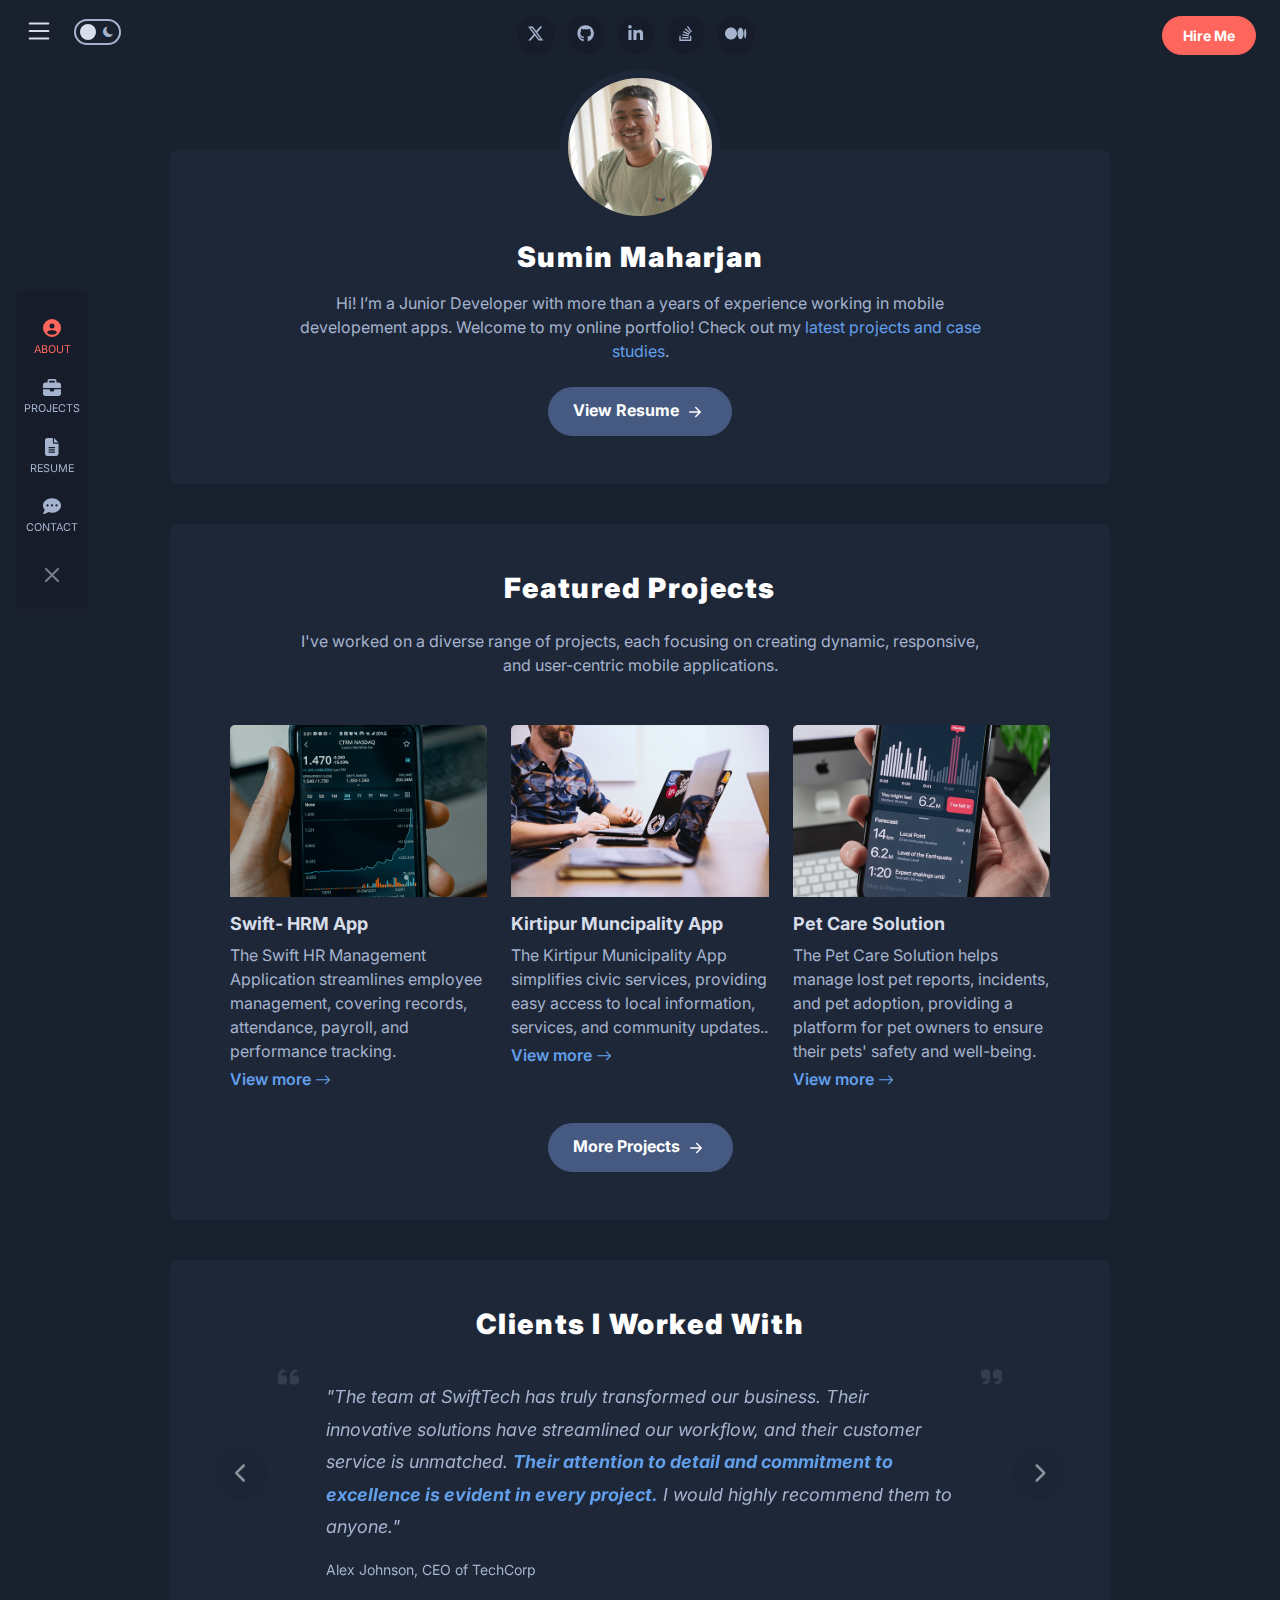
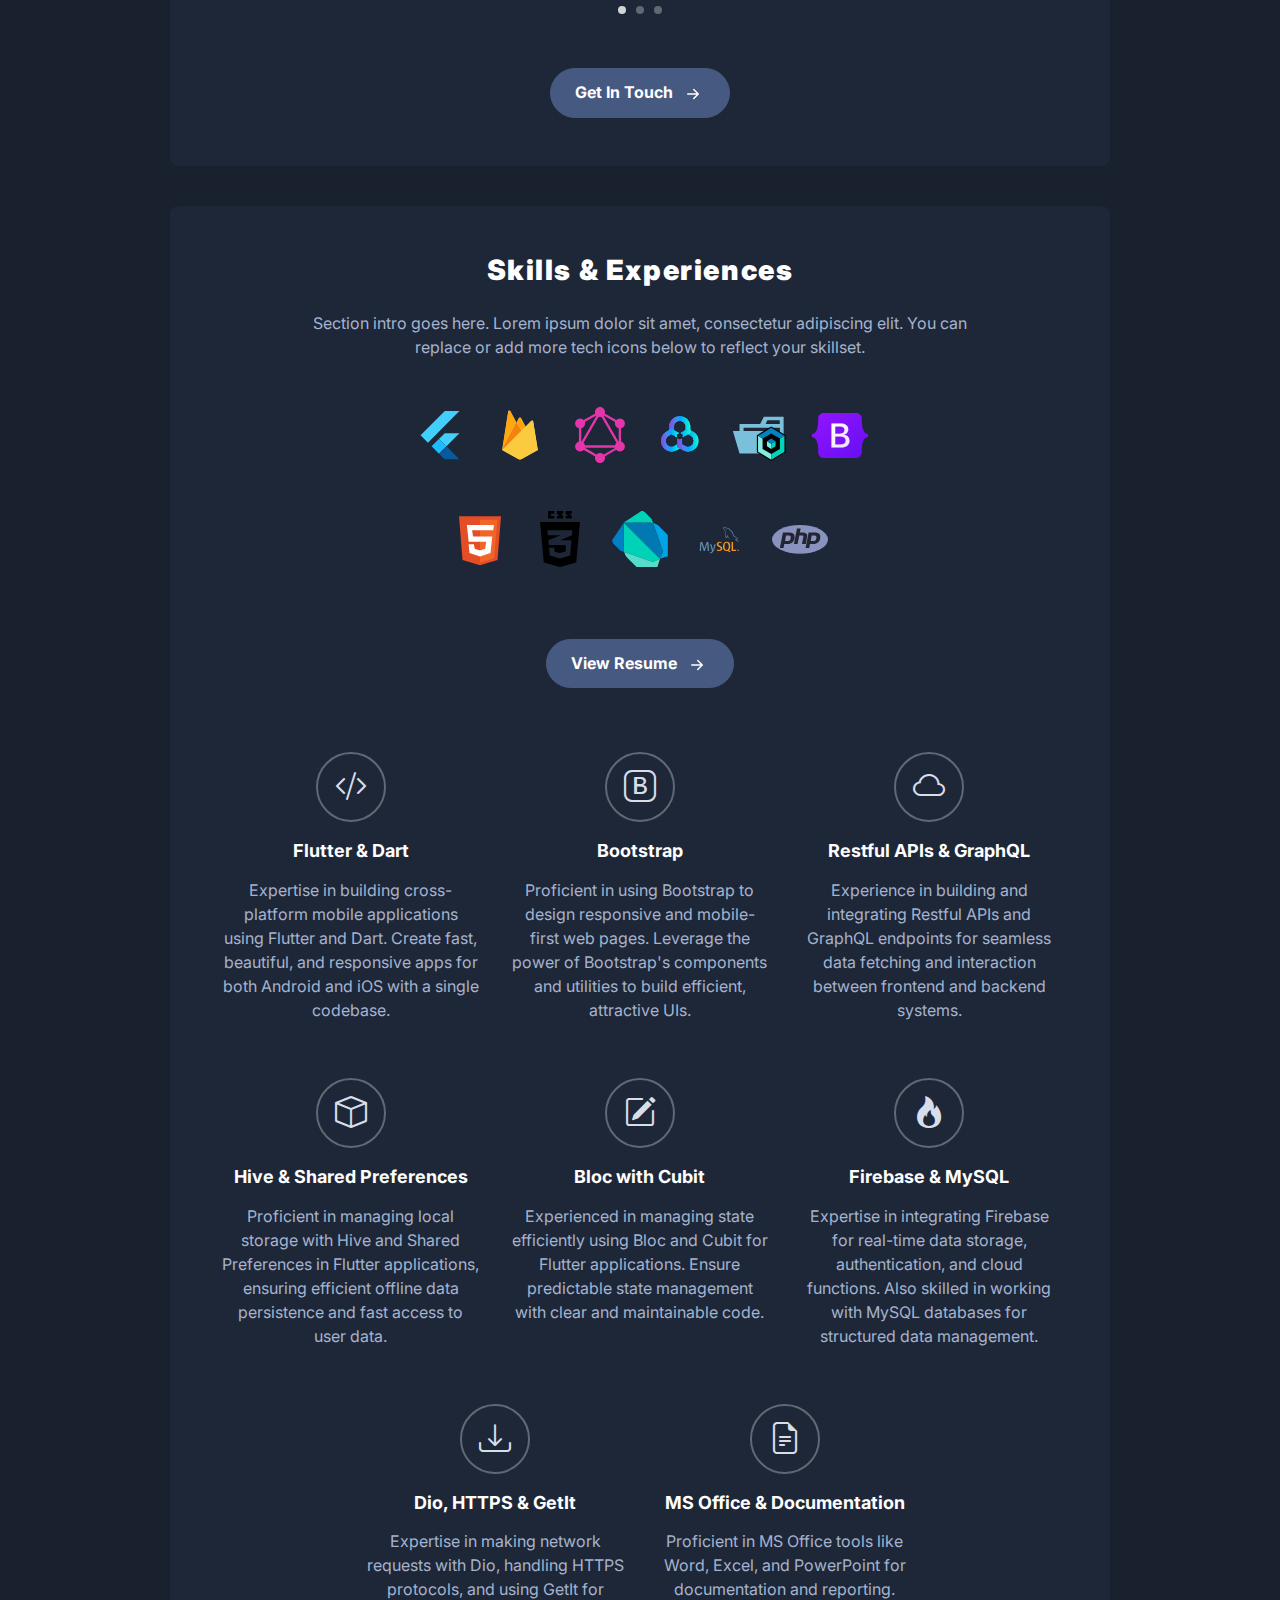
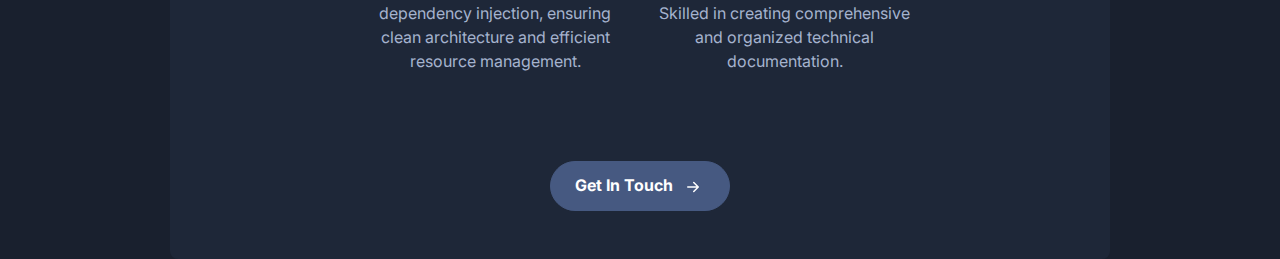
==== commit 5ee8b2f0: "changed the content" ====
--- a/index.html
+++ b/index.html
@@ -1,7 +1,7 @@
 <!DOCTYPE html>
 <html lang="en"> 
 <head>
-	<title>Profolio - Bootstrap 5 Personal Portfolio &amp; Resume Template For Developers</title>
+	<title>Sumin Maharjan</title>
 	
 	<!-- Meta -->
 	<meta charset="utf-8">
@@ -126,16 +126,16 @@
 					
 					<section class="featured-projects-section section mx-auto">
 						<h3 class="section-heading mb-4">Featured Projects</h3>
-						<div class="section-intro mb-5 limit-max-width mx-auto text-md-center">Brief intro goes here. My main experience lies in building lorem ipsum dolor sit amet, consectetur adipiscing elit. I'm currently working on lacinia tristique.</div>
+						<div class="section-intro mb-5 limit-max-width mx-auto text-md-center">I've worked on a diverse range of projects, each focusing on creating dynamic, responsive, and user-centric mobile applications.</div>
 						<div class="featured-project-list container">
 						    <div class="row justify-content-center gy-4">
 							    <div class="col-12 col-md-6 col-lg-4">
 								    <div class="card">
 									    <img src="images/projects-project-thumb-1.png" class="card-img-top" alt="image">
 									    <div class="card-body px-0">
-										    <h5 class="card-title"><a href="case-study.html">Swift- HRM App</a></h5>
+										    <h5 class="card-title"><a href="">Swift- HRM App</a></h5>
 									        <p class="card-text mb-1">The Swift HR Management Application streamlines employee management, covering records, attendance, payroll, and performance tracking.</p>
-									        <div><a class="card-link more-link" href="case-study.html">View more <span class="link-arrow"><i class="bi bi-arrow-right"></i></span></a></div>
+									        <div><a class="card-link more-link" href="">View more <span class="link-arrow"><i class="bi bi-arrow-right"></i></span></a></div>
 									    </div>
 									</div><!--//card-->
 							    </div><!--//col-->
@@ -143,9 +143,9 @@
 								    <div class="card">
 									    <img src="images/projects-project-thumb-6.png" class="card-img-top" alt="image">
 									    <div class="card-body px-0">
-										    <h5 class="card-title"><a href="case-study.html">Kirtipur Muncipality App</a></h5>
+										    <h5 class="card-title"><a href="">Kirtipur Muncipality App</a></h5>
 									        <p class="card-text mb-1">The Kirtipur Municipality App simplifies civic services, providing easy access to local information, services, and community updates..</p>
-									        <div><a class="card-link more-link" href="case-study.html">View more <span class="link-arrow"><i class="bi bi-arrow-right"></i></span></a></div>
+									        <div><a class="card-link more-link" href="">View more <span class="link-arrow"><i class="bi bi-arrow-right"></i></span></a></div>
 									    </div>
 									</div><!--//card-->
 							    </div><!--//col-->
@@ -153,9 +153,9 @@
 								    <div class="card">
 									    <img src="images/projects-project-thumb-4.png" class="card-img-top" alt="image">
 									    <div class="card-body px-0">
-										    <h5 class="card-title"><a href="case-study.html">Pet Care Solution</a></h5>
+										    <h5 class="card-title"><a href="">Pet Care Solution</a></h5>
 									        <p class="card-text mb-1">The Pet Care Solution helps manage lost pet reports, incidents, and pet adoption, providing a platform for pet owners to ensure their pets' safety and well-being.</p>
-									        <div><a class="card-link more-link" href="case-study.html">View more <span class="link-arrow"><i class="bi bi-arrow-right"></i></span></a></div>
+									        <div><a class="card-link more-link" href="">View more <span class="link-arrow"><i class="bi bi-arrow-right"></i></span></a></div>
  
 									    </div>
 									</div><!--//card-->
@@ -378,9 +378,7 @@
 	
 	<!--//container-->
 	
-	<footer class="footer text-center py-5">
-		<small class="copyright">Template Copyright &copy; <a href="themes.3rdwavemedia.html" target="_blank">3rd Wave Media</a></small>
-	</footer>
+
 	
 	<!-- *****CONFIGURE STYLE (REMOVE ON YOUR PRODUCTION SITE)****** -->  
 	<div id="config-panel" class="config-panel config-panel-hide d-none d-lg-block">
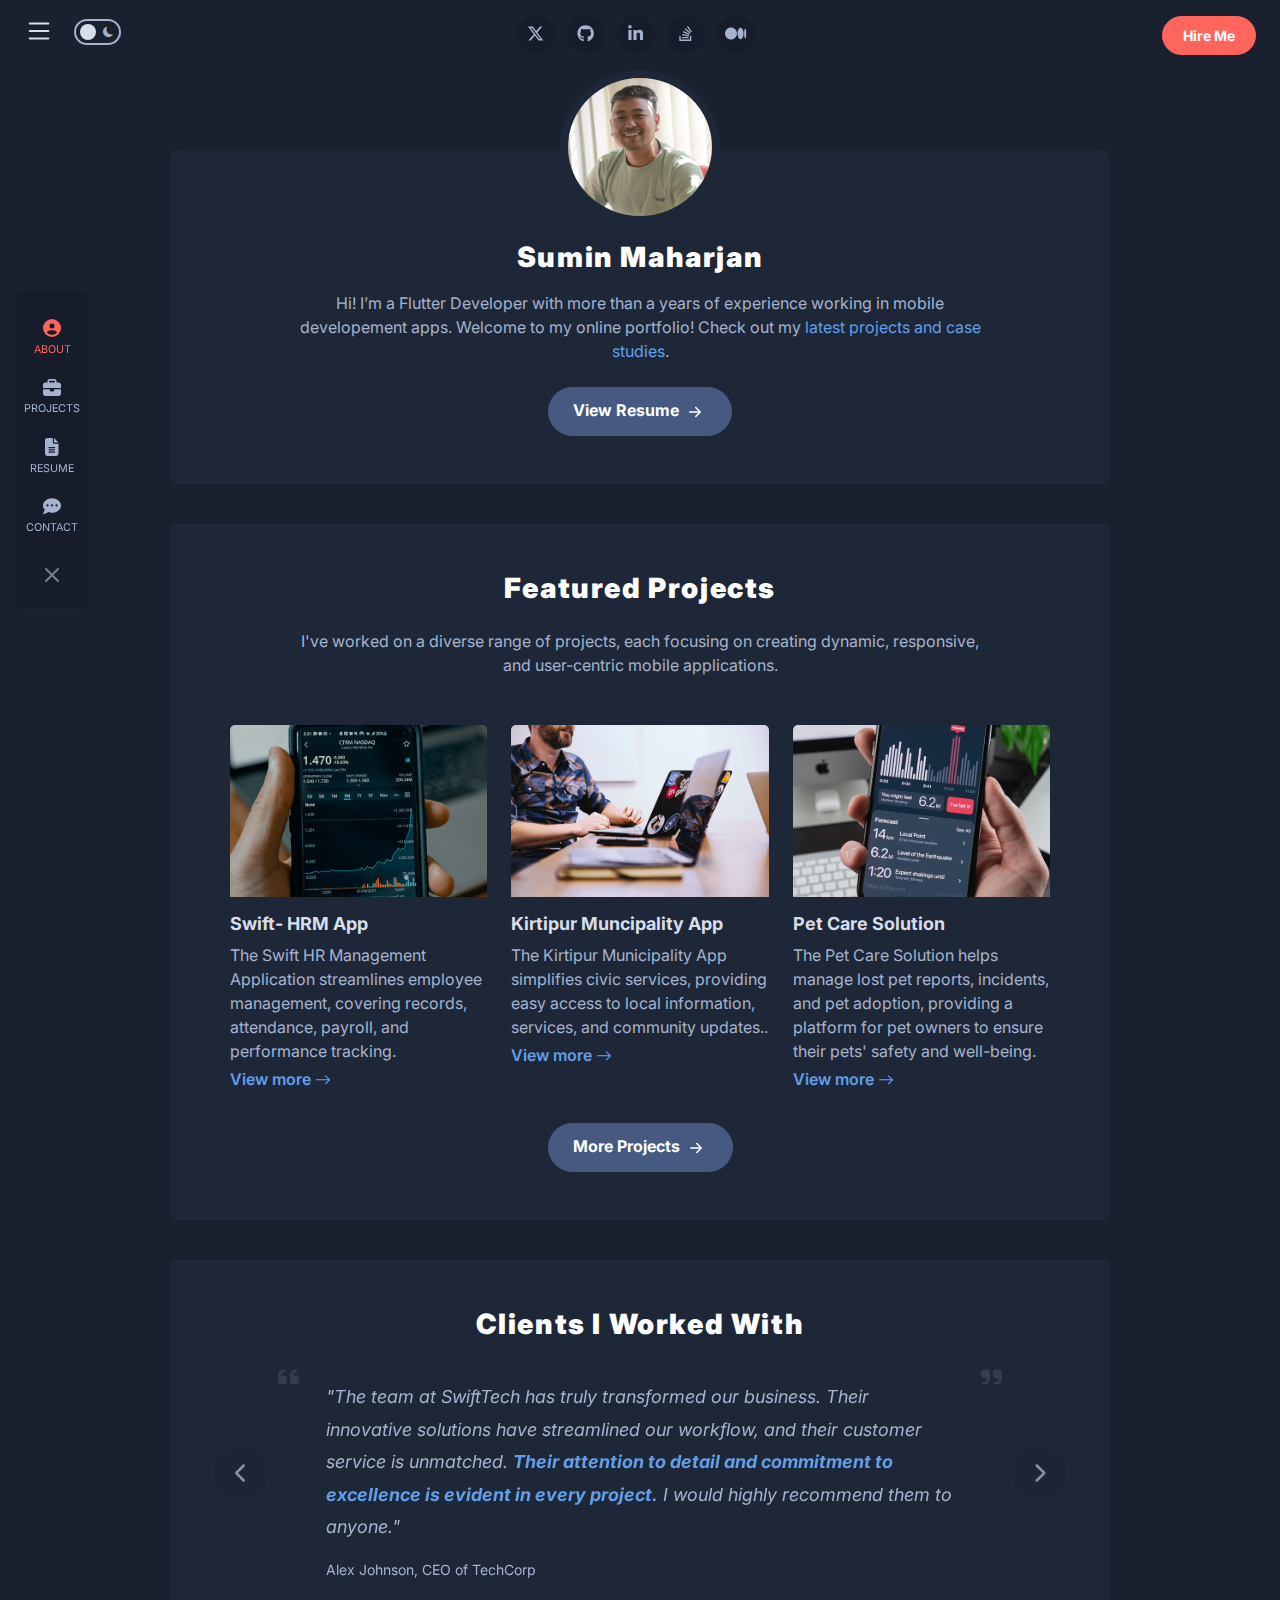
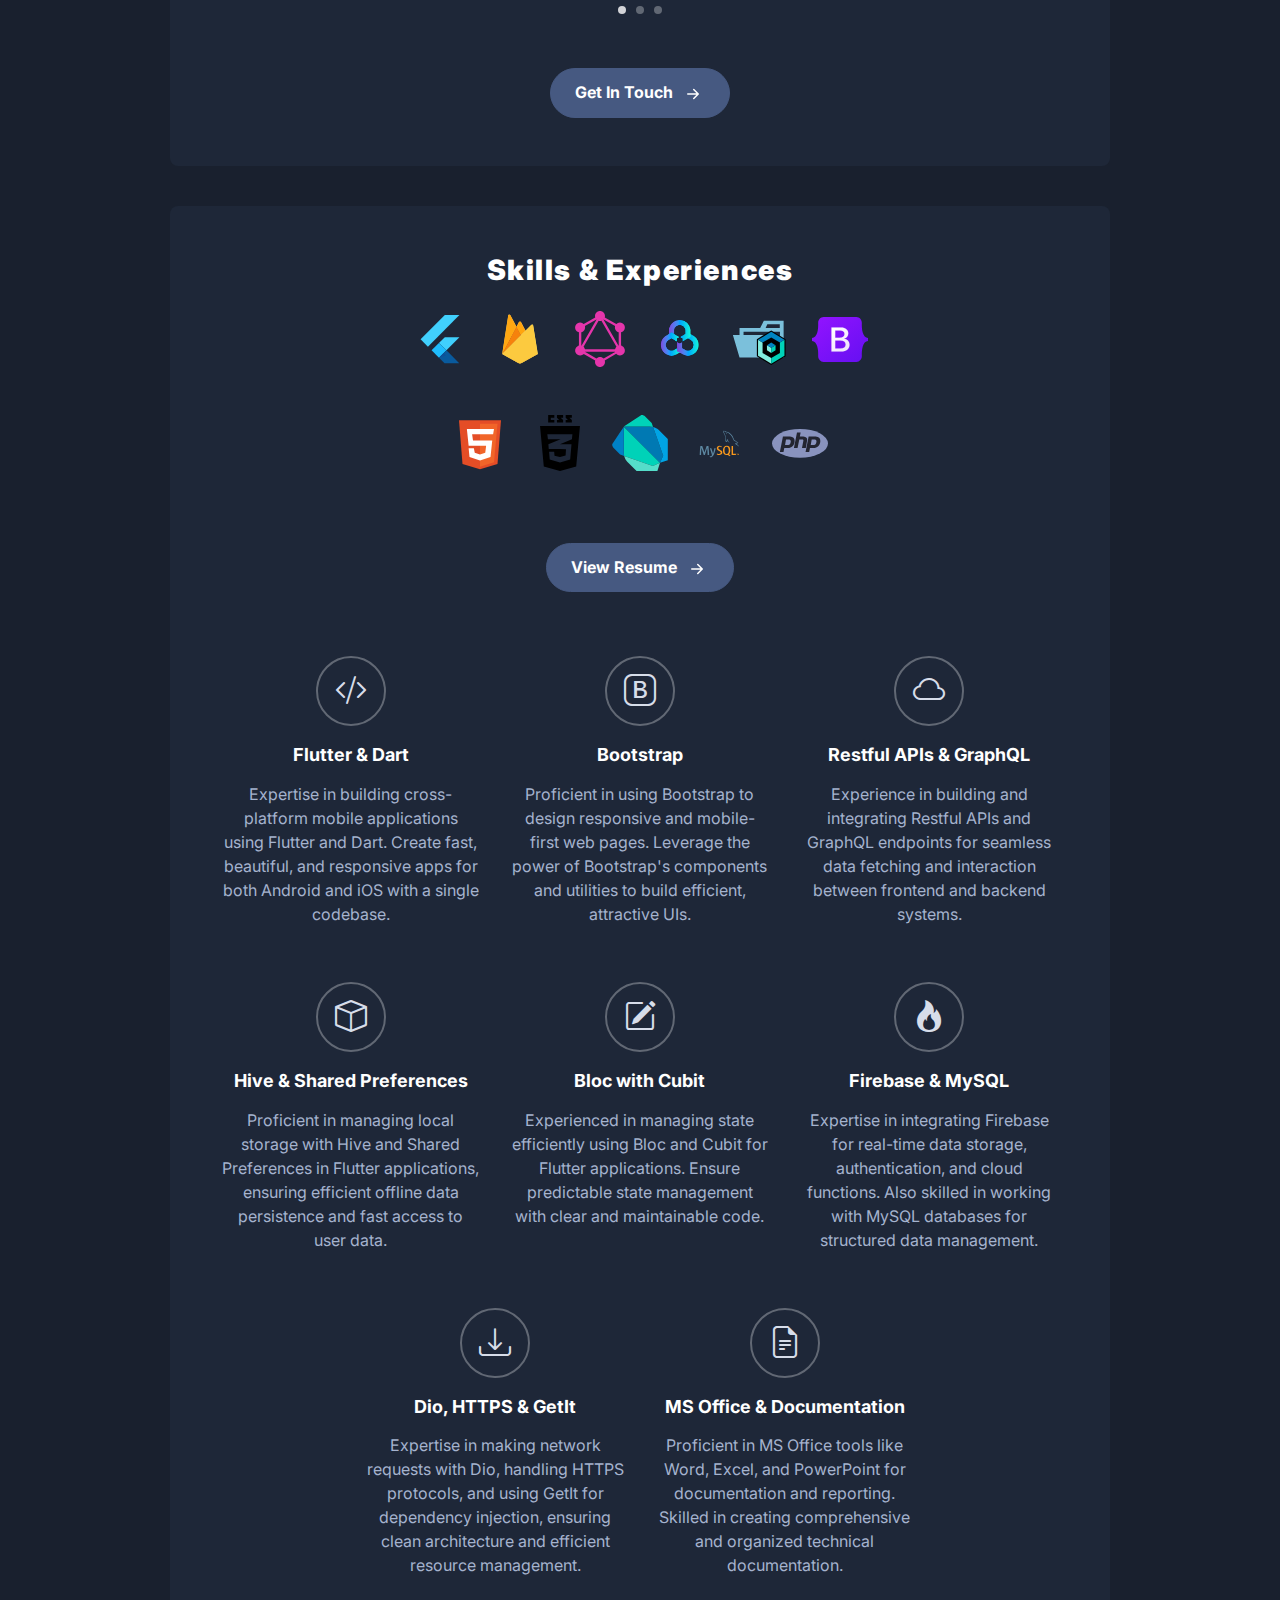
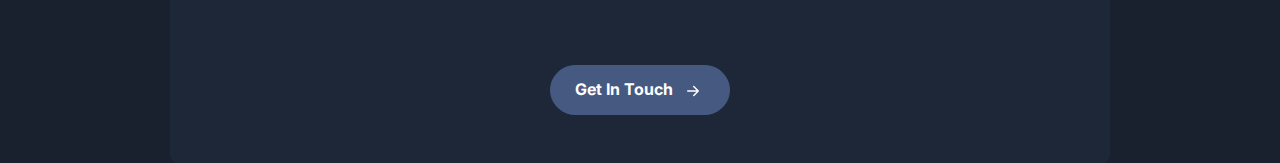
==== commit c5057ab3: "content change and delete" ====
--- a/index.html
+++ b/index.html
@@ -7,8 +7,8 @@
 	<meta charset="utf-8">
 	<meta http-equiv="X-UA-Compatible" content="IE=edge">
 	<meta name="viewport" content="width=device-width, initial-scale=1.0">
-	<meta name="description" content="Profolio Bootstrap 5 Template">
-	<meta name="author" content="Xiaoying Riley at 3rd Wave Media">    
+	<meta name="description" content="Hire Me">
+	<meta name="author" content="Sumin Maharjan">    
 	<link rel="shortcut icon" href="favicons/.-3367-favicon.ico"> 
 	
 	<!-- Google Fonts -->	
@@ -112,7 +112,7 @@
 						<div class="intro-holder">
 							<h2 class="intro-name text-center mb-3">Sumin Maharjan</h2>
 							<div class="profile-intro text-md-center limit-max-width mx-auto">
-							    <p>Hi! I&rsquo;m a Junior Developer with more than a years of experience working in mobile developement apps. Welcome to my online portfolio! Check out my <a href="projects.html">latest projects and case studies</a>.</p>   
+							    <p>Hi! I&rsquo;m a Flutter Developer with more than a years of experience working in mobile developement apps. Welcome to my online portfolio! Check out my <a href="projects.html">latest projects and case studies</a>.</p>   
 							</div>
 						</div><!--//intro-holder-->
 						
@@ -261,9 +261,7 @@
 					
 					<section class="skills-section section mx-auto mb-0">
 						<h3 class="section-heading mb-4">Skills &amp; Experiences</h3>
-						<div class="section-intro mb-5 limit-max-width text-md-center">
-							Section intro goes here. Lorem ipsum dolor sit amet, consectetur adipiscing elit. You can replace or add more tech icons below to reflect your skillset.
-						</div><!--//section-intro-->
+						
 						<div class="row tech-list justify-content-center align-items-center">
 							
 							<div class="icon-item col-4 col-md-3 col-lg-2 mb-3 mb-lg-5"><img class="rounded" src="images/flutter.svg" alt=""></div>
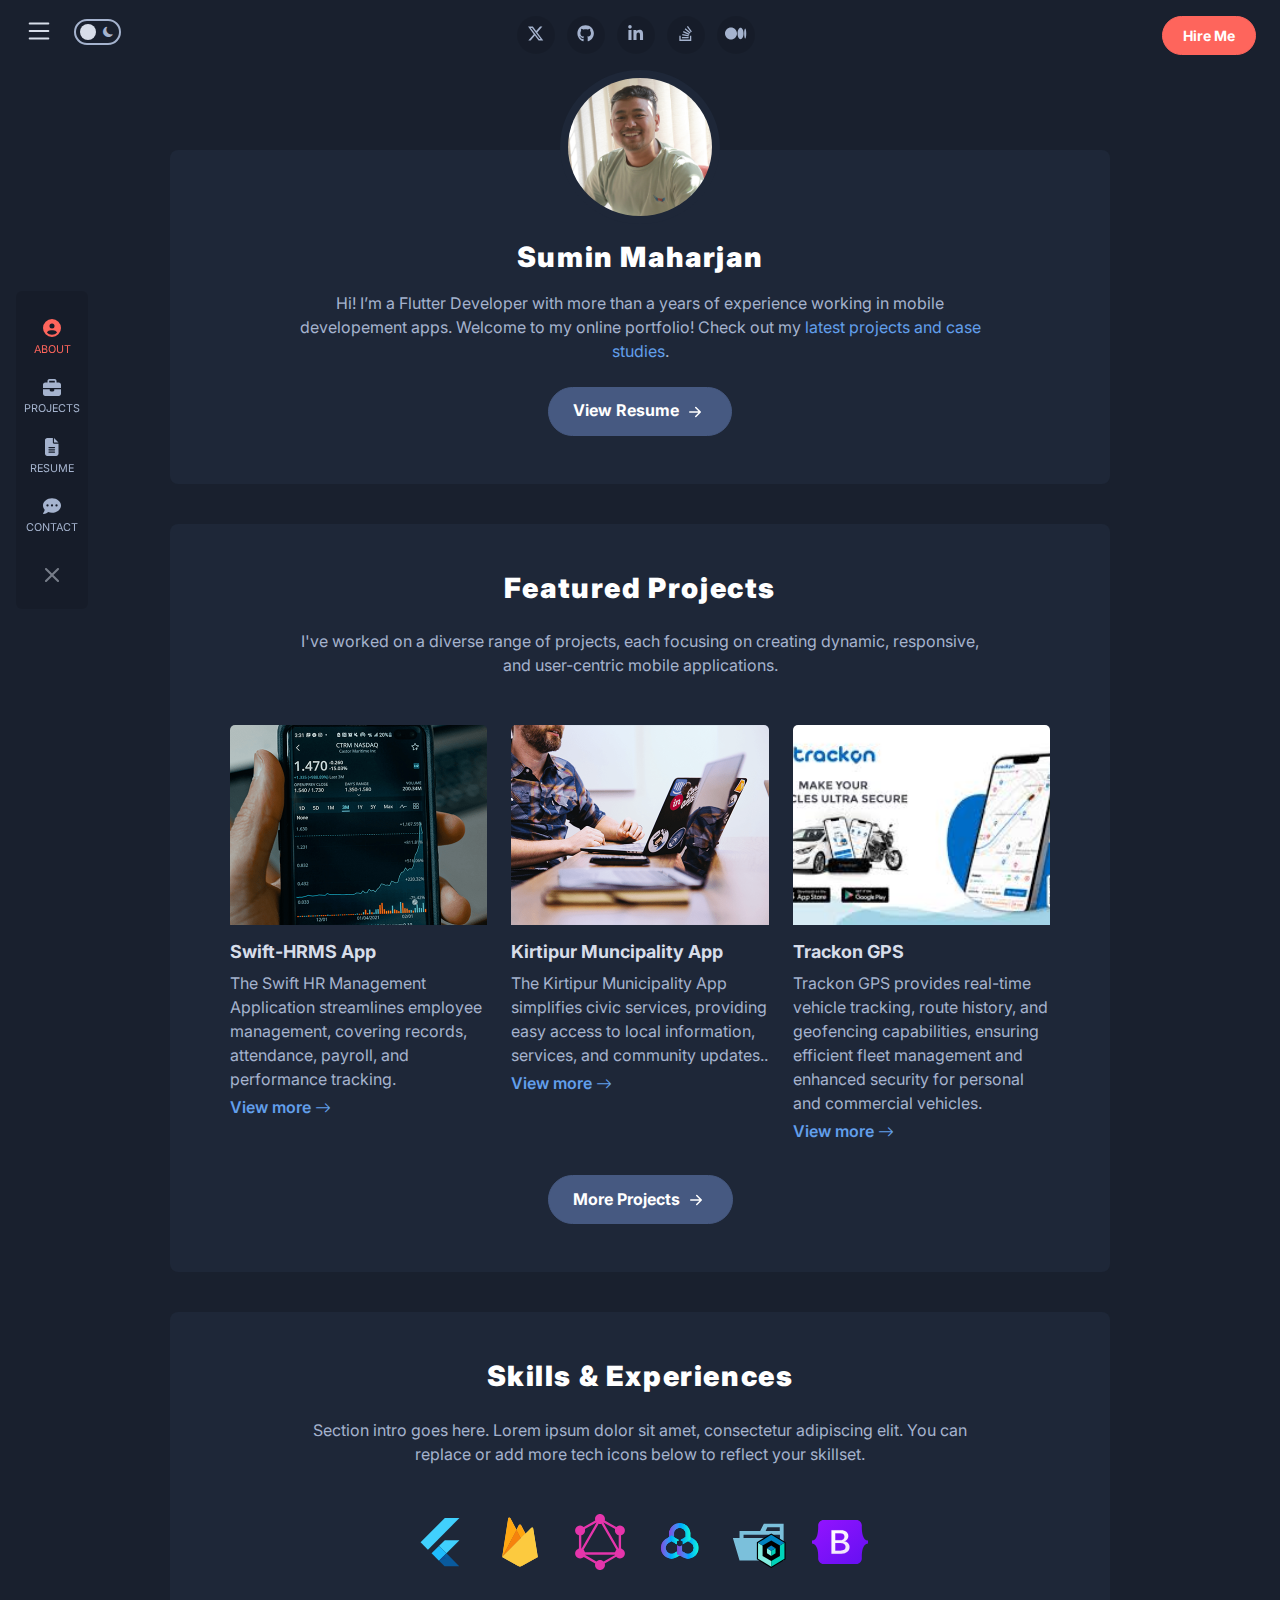
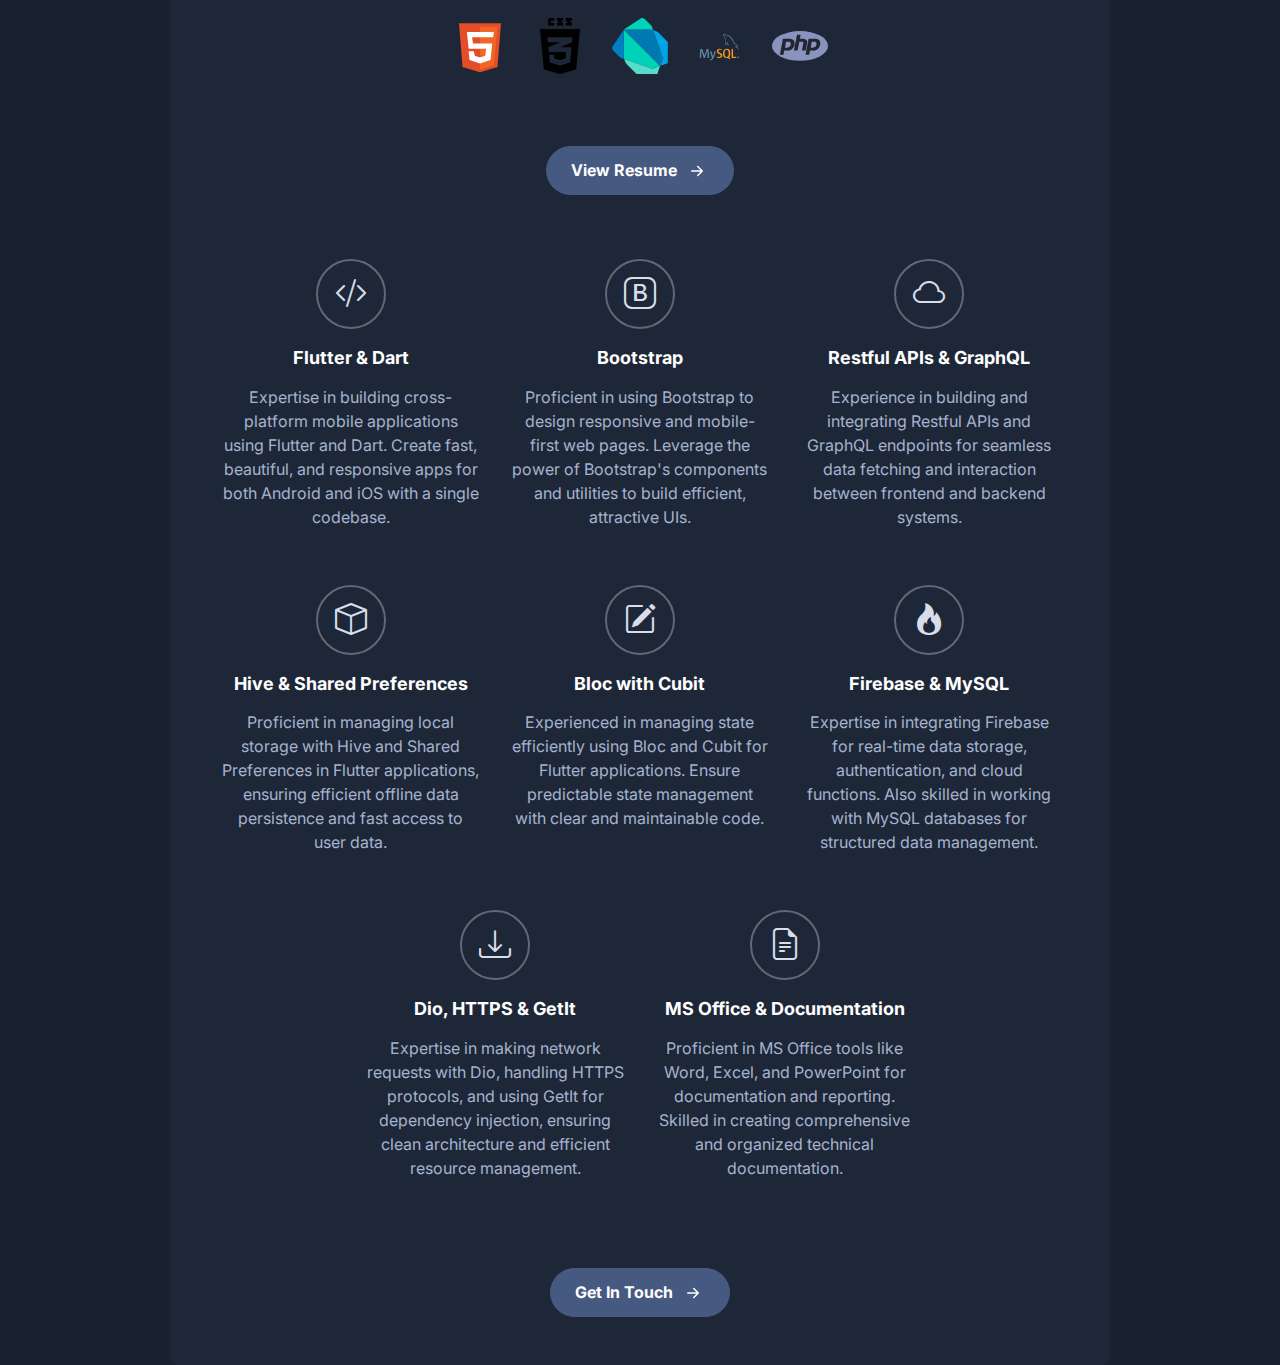
==== commit 306779d9: "commit 6" ====
--- a/index.html
+++ b/index.html
@@ -1,181 +1,343 @@
 <!DOCTYPE html>
-<html lang="en"> 
-<head>
-	<title>Sumin Maharjan</title>
-	
-	<!-- Meta -->
-	<meta charset="utf-8">
-	<meta http-equiv="X-UA-Compatible" content="IE=edge">
-	<meta name="viewport" content="width=device-width, initial-scale=1.0">
-	<meta name="description" content="Hire Me">
-	<meta name="author" content="Sumin Maharjan">    
-	<link rel="shortcut icon" href="favicons/.-3367-favicon.ico"> 
-	
-	<!-- Google Fonts -->	
-	<link rel="preconnect" href="https://fonts.googleapis.com"><link rel="preconnect" href="https://fonts.gstatic.com" crossorigin>
-	<link href="https://fonts.googleapis.com/css2?family=Inter:wght@300;400;500;600;700;800;900&amp;display=swap" rel="stylesheet">
-	
-	<!-- Bootstrpa Icons -->
-	<link rel="stylesheet" href="https://cdn.jsdelivr.net/npm/bootstrap-icons@1.10.3/font/bootstrap-icons.css">
-	
-	<!-- FontAwesome JS -->
+<html lang="en">
+  <head>
+    <title>Sumin Maharjan</title>
+
+    <!-- Meta -->
+    <meta charset="utf-8" />
+    <meta http-equiv="X-UA-Compatible" content="IE=edge" />
+    <meta name="viewport" content="width=device-width, initial-scale=1.0" />
+    <meta name="description" content="Profolio Bootstrap 5 Template" />
+    <meta name="author" content="Xiaoying Riley at 3rd Wave Media" />
+    <link rel="shortcut icon" href="favicons/.-3367-favicon.ico" />
+
+    <!-- Google Fonts -->
+    <link rel="preconnect" href="https://fonts.googleapis.com" />
+    <link rel="preconnect" href="https://fonts.gstatic.com" crossorigin />
+    <link
+      href="https://fonts.googleapis.com/css2?family=Inter:wght@300;400;500;600;700;800;900&amp;display=swap"
+      rel="stylesheet"
+    />
+
+    <!-- Bootstrpa Icons -->
+    <link
+      rel="stylesheet"
+      href="https://cdn.jsdelivr.net/npm/bootstrap-icons@1.10.3/font/bootstrap-icons.css"
+    />
+
+    <!-- FontAwesome JS -->
     <script defer src="js/js-all.js"></script>
-    
+
     <!-- Plugin CSS -->
-    <link rel="stylesheet" href="css/tiny-slider-tiny-slider.css">
-
-	<!-- Theme CSS -->  
-	<link id="theme-style" rel="stylesheet" href="css/css-theme-1.css">
-
-</head> 
-
-
-<body>
-	
-	<div class="container-fluid">
-
-			<div class="side-panel position-relative">
-				 
-				<nav class="navbar">
-			        <div aria-labelledby="offcanvasNavbarLabel" class="offcanvas offcanvas-start show d-flex" id="offcanvasNavbar" data-bs-scroll="true" data-bs-backdrop="false" tabindex="-1">
-			            <div class="offcanvas-body d-flex align-items-center ">
-			                <ul class="main-nav navbar-nav text-center">
-				                
-								<li class="nav-item">
-									<a class="nav-link active d-flex flex-column" href="index.html"><span class="icon-holder"><i class="fa-solid fa-circle-user"></i></span><span class="nav-text">About</span></a>
-								</li>
-								<li class="nav-item">
-									<a class="nav-link d-flex flex-column" href="projects.html"><span class="icon-holder"><i class="fa-solid fa-briefcase"></i></span><span class="nav-text">Projects</span></a>
-								</li>
-								<!-- <li class="nav-item">
+    <link rel="stylesheet" href="css/tiny-slider-tiny-slider.css" />
+
+    <!-- Theme CSS -->
+    <link id="theme-style" rel="stylesheet" href="css/css-theme-1.css" />
+  </head>
+
+  <body>
+    <div class="container-fluid">
+      <div class="side-panel position-relative">
+        <nav class="navbar">
+          <div
+            aria-labelledby="offcanvasNavbarLabel"
+            class="offcanvas offcanvas-start show d-flex"
+            id="offcanvasNavbar"
+            data-bs-scroll="true"
+            data-bs-backdrop="false"
+            tabindex="-1"
+          >
+            <div class="offcanvas-body d-flex align-items-center">
+              <ul class="main-nav navbar-nav text-center">
+                <li class="nav-item">
+                  <a
+                    class="nav-link active d-flex flex-column"
+                    href="index.html"
+                    ><span class="icon-holder"
+                      ><i class="fa-solid fa-circle-user"></i></span
+                    ><span class="nav-text">About</span></a
+                  >
+                </li>
+                <li class="nav-item">
+                  <a class="nav-link d-flex flex-column" href="projects.html"
+                    ><span class="icon-holder"
+                      ><i class="fa-solid fa-briefcase"></i></span
+                    ><span class="nav-text">Projects</span></a
+                  >
+                </li>
+                <!-- <li class="nav-item">
 									<a class="nav-link d-flex flex-column" href="blog-home.html"><span class="icon-holder"><i class="fa-solid fa-pen-fancy"></i></span><span class="nav-text">Blog</span></a>
 								</li> -->
-								<li class="nav-item">
-									<a class="nav-link d-flex flex-column" href="resume.html"><span class="icon-holder"><i class="fa-solid fa-file-lines"></i></span><span class="nav-text">Resume</span></a>
-								</li>
-								<li class="nav-item">
-									<a class="nav-link d-flex flex-column" href="contact.html"><span class="icon-holder"><i class="fa-solid fa-comment-dots"></i></span><span class="nav-text">Contact</span></a>
-								</li>
-								<li class="nav-item nav-item-close">
-				                    <button aria-label="Close" class="btn-close" data-bs-dismiss="offcanvas" type="button"><i class="bi bi-x"></i></button>
-				                </li>
-							</ul>
-			            </div>
-			        </div>
-				  
-				</nav>
-			</div><!--//side-panel-->
-			
-			<div class="main-content-wrapper">
-				<div class="container-fluid">
-					<div class="top-bar text-center position-relative">
-						<div class="top-bar-inner">
-							
-							<a class="menu-toggler" data-bs-toggle="offcanvas" href="#offcanvasNavbar" role="button" aria-controls="offcanvasNavbar">
-								 <svg xmlns="http://www.w3.org/2000/svg" width="30" height="30" fill="currentColor" class="bi bi-list" viewbox="0 0 16 16">
-								  <path fill-rule="evenodd" d="M2.5 12a.5.5 0 0 1 .5-.5h10a.5.5 0 0 1 0 1H3a.5.5 0 0 1-.5-.5zm0-4a.5.5 0 0 1 .5-.5h10a.5.5 0 0 1 0 1H3a.5.5 0 0 1-.5-.5zm0-4a.5.5 0 0 1 .5-.5h10a.5.5 0 0 1 0 1H3a.5.5 0 0 1-.5-.5z"></path>
-								</svg>
-					        </a>
-					        
-					        <div class="mode-toggle text-center">
-							    
-							    <input class="toggle" id="darkmode" type="checkbox">
-							    <label class="toggle-btn mx-auto mb-0" for="darkmode">
-							        <span class="day-icon toggle-icon"> <i class="bi bi-sun-fill"></i></span>
-							        <span class="night-icon toggle-icon"><i class="bi bi-moon-fill"></i></span>
-							        
-							    </label>
-							    
-							</div><!--//mode-toggle-->
-							
-							<a class="btn btn-primary top-bar-cta" href="contact.html">Hire Me</a>
-					
-							<ul class="social-list list-inline mx-auto d-none d-lg-block">
-								<li class="list-inline-item me-0 me-md-1 me-lg-2"><a href="#"><i class="fa-brands fa-x-twitter fa-fw"></i></a></li>
-								<li class="list-inline-item me-0 me-md-1 me-lg-2"><a href="https://github.com/sumin9867"><i class="fa-brands fa-github fa-fw"></i></a></li>
-								
-								<li class="list-inline-item me-0 me-md-1 me-lg-2"><a href="https://www.linkedin.com/in/sumin-maharjan-94261b244/"><i class="fa-brands fa-linkedin-in fa-fw"></i></a></li>
-								
-								<li class="list-inline-item me-0 me-md-1 me-lg-2"><a href="#"><i class="fa-brands fa-stack-overflow fa-fw"></i></a></li>
-								<li class="list-inline-item me-0 me-md-1 me-lg-2"><a href="#"><i class="fa-brands fa-medium fa-fw"></i></a></li>
-							</ul><!--//social-list-->
-							
-						</div><!--//top-bar-inner-->
-						
-					</div><!--//top-bar-->
-			
-					<section class="page-intro-section section has-profile-image mx-auto">
-					
-						<div class="profile-holder text-center">
-							<img class="profile-pic rounded-circle" src="images/me.JPG" alt="image">
-						</div><!--//profile-holder-->
-						<div class="intro-holder">
-							<h2 class="intro-name text-center mb-3">Sumin Maharjan</h2>
-							<div class="profile-intro text-md-center limit-max-width mx-auto">
-							    <p>Hi! I&rsquo;m a Flutter Developer with more than a years of experience working in mobile developement apps. Welcome to my online portfolio! Check out my <a href="projects.html">latest projects and case studies</a>.</p>   
-							</div>
-						</div><!--//intro-holder-->
-						
-						<div class="section-cta text-center mt-4">
-							<a class="btn btn-secondary theme-btn-cta" href="resume.html">View Resume<svg xmlns="http://www.w3.org/2000/svg" width="24" height="24" fill="currentColor" class="bi bi-arrow-right-short" viewbox="0 0 16 16">
-  <path fill-rule="evenodd" d="M4 8a.5.5 0 0 1 .5-.5h5.793L8.146 5.354a.5.5 0 1 1 .708-.708l3 3a.5.5 0 0 1 0 .708l-3 3a.5.5 0 0 1-.708-.708L10.293 8.5H4.5A.5.5 0 0 1 4 8z"></path>
-</svg></a>
-						</div><!--//section-cta-->
-						
-					</section><!--//page-intro-section-->
-					
-					<section class="featured-projects-section section mx-auto">
-						<h3 class="section-heading mb-4">Featured Projects</h3>
-						<div class="section-intro mb-5 limit-max-width mx-auto text-md-center">I've worked on a diverse range of projects, each focusing on creating dynamic, responsive, and user-centric mobile applications.</div>
-						<div class="featured-project-list container">
-						    <div class="row justify-content-center gy-4">
-							    <div class="col-12 col-md-6 col-lg-4">
-								    <div class="card">
-									    <img src="images/projects-project-thumb-1.png" class="card-img-top" alt="image">
-									    <div class="card-body px-0">
-										    <h5 class="card-title"><a href="">Swift- HRM App</a></h5>
-									        <p class="card-text mb-1">The Swift HR Management Application streamlines employee management, covering records, attendance, payroll, and performance tracking.</p>
-									        <div><a class="card-link more-link" href="">View more <span class="link-arrow"><i class="bi bi-arrow-right"></i></span></a></div>
-									    </div>
-									</div><!--//card-->
-							    </div><!--//col-->
-							    <div class="col-12 col-md-6 col-lg-4">
-								    <div class="card">
-									    <img src="images/projects-project-thumb-6.png" class="card-img-top" alt="image">
-									    <div class="card-body px-0">
-										    <h5 class="card-title"><a href="">Kirtipur Muncipality App</a></h5>
-									        <p class="card-text mb-1">The Kirtipur Municipality App simplifies civic services, providing easy access to local information, services, and community updates..</p>
-									        <div><a class="card-link more-link" href="">View more <span class="link-arrow"><i class="bi bi-arrow-right"></i></span></a></div>
-									    </div>
-									</div><!--//card-->
-							    </div><!--//col-->
-							    <div class="col-12 col-md-6 col-lg-4">
-								    <div class="card">
-									    <img src="images/projects-project-thumb-4.png" class="card-img-top" alt="image">
-									    <div class="card-body px-0">
-										    <h5 class="card-title"><a href="">Pet Care Solution</a></h5>
-									        <p class="card-text mb-1">The Pet Care Solution helps manage lost pet reports, incidents, and pet adoption, providing a platform for pet owners to ensure their pets' safety and well-being.</p>
-									        <div><a class="card-link more-link" href="">View more <span class="link-arrow"><i class="bi bi-arrow-right"></i></span></a></div>
- 
-									    </div>
-									</div><!--//card-->
-							    </div><!--//col-->
-							    
-						    </div><!--//row-->
-						    <div class="section-cta text-center mt-3">
-								<a class="btn btn-secondary theme-btn-cta" href="projects.html">More Projects<svg xmlns="http://www.w3.org/2000/svg" width="24" height="24" fill="currentColor" class="bi bi-arrow-right-short" viewbox="0 0 16 16">
-	  <path fill-rule="evenodd" d="M4 8a.5.5 0 0 1 .5-.5h5.793L8.146 5.354a.5.5 0 1 1 .708-.708l3 3a.5.5 0 0 1 0 .708l-3 3a.5.5 0 0 1-.708-.708L10.293 8.5H4.5A.5.5 0 0 1 4 8z"></path>
-	</svg></a>
-							</div><!--//section-cta-->
-						</div><!--//project-list-->
-							
-					</section><!--//projects-section-->
-					
-					<section class="testimonials-section section py-5 mx-auto">
-						<div class="container">
-							<h3 class="mb-4 text-center section-heading">Clients I Worked With</h3>
-							
-							<!-- <div class="client-logo-list row d-flex justify-content-center align-items-stretch py-4 gx-2 gx-lg-3">
+                <li class="nav-item">
+                  <a class="nav-link d-flex flex-column" href="resume.html"
+                    ><span class="icon-holder"
+                      ><i class="fa-solid fa-file-lines"></i></span
+                    ><span class="nav-text">Resume</span></a
+                  >
+                </li>
+                <li class="nav-item">
+                  <a class="nav-link d-flex flex-column" href="contact.html"
+                    ><span class="icon-holder"
+                      ><i class="fa-solid fa-comment-dots"></i></span
+                    ><span class="nav-text">Contact</span></a
+                  >
+                </li>
+                <li class="nav-item nav-item-close">
+                  <button
+                    aria-label="Close"
+                    class="btn-close"
+                    data-bs-dismiss="offcanvas"
+                    type="button"
+                  >
+                    <i class="bi bi-x"></i>
+                  </button>
+                </li>
+              </ul>
+            </div>
+          </div>
+        </nav>
+      </div>
+      <!--//side-panel-->
+
+      <div class="main-content-wrapper">
+        <div class="container-fluid">
+          <div class="top-bar text-center position-relative">
+            <div class="top-bar-inner">
+              <a
+                class="menu-toggler"
+                data-bs-toggle="offcanvas"
+                href="#offcanvasNavbar"
+                role="button"
+                aria-controls="offcanvasNavbar"
+              >
+                <svg
+                  xmlns="http://www.w3.org/2000/svg"
+                  width="30"
+                  height="30"
+                  fill="currentColor"
+                  class="bi bi-list"
+                  viewbox="0 0 16 16"
+                >
+                  <path
+                    fill-rule="evenodd"
+                    d="M2.5 12a.5.5 0 0 1 .5-.5h10a.5.5 0 0 1 0 1H3a.5.5 0 0 1-.5-.5zm0-4a.5.5 0 0 1 .5-.5h10a.5.5 0 0 1 0 1H3a.5.5 0 0 1-.5-.5zm0-4a.5.5 0 0 1 .5-.5h10a.5.5 0 0 1 0 1H3a.5.5 0 0 1-.5-.5z"
+                  ></path>
+                </svg>
+              </a>
+
+              <div class="mode-toggle text-center">
+                <input class="toggle" id="darkmode" type="checkbox" />
+                <label class="toggle-btn mx-auto mb-0" for="darkmode">
+                  <span class="day-icon toggle-icon">
+                    <i class="bi bi-sun-fill"></i
+                  ></span>
+                  <span class="night-icon toggle-icon"
+                    ><i class="bi bi-moon-fill"></i
+                  ></span>
+                </label>
+              </div>
+              <!--//mode-toggle-->
+
+              <a class="btn btn-primary top-bar-cta" href="contact.html"
+                >Hire Me</a
+              >
+
+              <ul class="social-list list-inline mx-auto d-none d-lg-block">
+                <li class="list-inline-item me-0 me-md-1 me-lg-2">
+                  <a href="#"><i class="fa-brands fa-x-twitter fa-fw"></i></a>
+                </li>
+                <li class="list-inline-item me-0 me-md-1 me-lg-2">
+                  <a href="https://github.com/sumin9867"
+                    ><i class="fa-brands fa-github fa-fw"></i
+                  ></a>
+                </li>
+
+                <li class="list-inline-item me-0 me-md-1 me-lg-2">
+                  <a
+                    href="https://www.linkedin.com/in/sumin-maharjan-94261b244/"
+                    ><i class="fa-brands fa-linkedin-in fa-fw"></i
+                  ></a>
+                </li>
+
+                <li class="list-inline-item me-0 me-md-1 me-lg-2">
+                  <a href="#"
+                    ><i class="fa-brands fa-stack-overflow fa-fw"></i
+                  ></a>
+                </li>
+                <li class="list-inline-item me-0 me-md-1 me-lg-2">
+                  <a href="#"><i class="fa-brands fa-medium fa-fw"></i></a>
+                </li>
+              </ul>
+              <!--//social-list-->
+            </div>
+            <!--//top-bar-inner-->
+          </div>
+          <!--//top-bar-->
+
+          <section class="page-intro-section section has-profile-image mx-auto">
+            <div class="profile-holder text-center">
+              <img
+                class="profile-pic rounded-circle"
+                src="images/me.JPG"
+                alt="image"
+              />
+            </div>
+            <!--//profile-holder-->
+            <div class="intro-holder">
+              <h2 class="intro-name text-center mb-3">Sumin Maharjan</h2>
+              <div class="profile-intro text-md-center limit-max-width mx-auto">
+                <p>
+                  Hi! I&rsquo;m a Flutter Developer with more than a years of
+                  experience working in mobile developement apps. Welcome to my
+                  online portfolio! Check out my
+                  <a href="projects.html">latest projects and case studies</a>.
+                </p>
+              </div>
+            </div>
+            <!--//intro-holder-->
+
+            <div class="section-cta text-center mt-4">
+              <a class="btn btn-secondary theme-btn-cta" href="resume.html"
+                >View Resume<svg
+                  xmlns="http://www.w3.org/2000/svg"
+                  width="24"
+                  height="24"
+                  fill="currentColor"
+                  class="bi bi-arrow-right-short"
+                  viewbox="0 0 16 16"
+                >
+                  <path
+                    fill-rule="evenodd"
+                    d="M4 8a.5.5 0 0 1 .5-.5h5.793L8.146 5.354a.5.5 0 1 1 .708-.708l3 3a.5.5 0 0 1 0 .708l-3 3a.5.5 0 0 1-.708-.708L10.293 8.5H4.5A.5.5 0 0 1 4 8z"
+                  ></path>
+				  </svg ></a>
+            </div>
+            <!--//section-cta-->
+          </section>
+          <!--//page-intro-section-->
+
+          <section class="featured-projects-section section mx-auto">
+            <h3 class="section-heading mb-4">Featured Projects</h3>
+            <div
+              class="section-intro mb-5 limit-max-width mx-auto text-md-center"
+            >
+              I've worked on a diverse range of projects, each focusing on
+              creating dynamic, responsive, and user-centric mobile
+              applications.
+            </div>
+            <div class="featured-project-list container">
+              <div class="row justify-content-center gy-4">
+                <div class="col-12 col-md-6 col-lg-4">
+                  <div class="card">
+                    <img
+                      src="images/projects-project-thumb-1.png"
+                      class="card-img-top"
+                      alt="image"
+                    />
+                    <div class="card-body px-0">
+                      <h5 class="card-title"><a href="">Swift-HRMS App</a></h5>
+                      <p class="card-text mb-1">
+                        The Swift HR Management Application streamlines employee
+                        management, covering records, attendance, payroll, and
+                        performance tracking.
+                      </p>
+                      <div>
+                        <a class="card-link more-link" href=""
+                          >View more
+                          <span class="link-arrow"
+                            ><i class="bi bi-arrow-right"></i></span
+                        ></a>
+                      </div>
+                    </div>
+                  </div>
+                  <!--//card-->
+                </div>
+                <!--//col-->
+                <div class="col-12 col-md-6 col-lg-4">
+                  <div class="card">
+                    <img
+                      src="images/projects-project-thumb-6.png"
+                      class="card-img-top"
+                      alt="image"
+                    />
+                    <div class="card-body px-0">
+                      <h5 class="card-title">
+                        <a href="">Kirtipur Muncipality App</a>
+                      </h5>
+                      <p class="card-text mb-1">
+                        The Kirtipur Municipality App simplifies civic services,
+                        providing easy access to local information, services,
+                        and community updates..
+                      </p>
+                      <div>
+                        <a class="card-link more-link" href=""
+                          >View more
+                          <span class="link-arrow"
+                            ><i class="bi bi-arrow-right"></i></span
+                        ></a>
+                      </div>
+                    </div>
+                  </div>
+                  <!--//card-->
+                </div>
+                <!--//col-->
+                <div class="col-12 col-md-6 col-lg-4">
+                  <div class="card">
+                    <img
+                      src="images/trackon.jpg"
+                      class="card-img-top"
+                      alt="image"
+                    />
+                    <div class="card-body px-0">
+                      <h5 class="card-title"><a href="">Trackon GPS</a></h5>
+                      <p class="card-text mb-1">
+                        Trackon GPS provides real-time vehicle tracking, route
+                        history, and geofencing capabilities, ensuring efficient
+                        fleet management and enhanced security for personal and
+                        commercial vehicles.
+                      </p>
+                      <div>
+                        <a class="card-link more-link" href=""
+                          >View more
+                          <span class="link-arrow"
+                            ><i class="bi bi-arrow-right"></i></span
+                        ></a>
+                      </div>
+                    </div>
+                  </div>
+                  <!--//card-->
+                </div>
+                <!--//col-->
+              </div>
+              <!--//row-->
+              <div class="section-cta text-center mt-3">
+                <a class="btn btn-secondary theme-btn-cta" href="projects.html"
+                  >More Projects<svg
+                    xmlns="http://www.w3.org/2000/svg"
+                    width="24"
+                    height="24"
+                    fill="currentColor"
+                    class="bi bi-arrow-right-short"
+                    viewbox="0 0 16 16"
+                  >
+                    <path
+                      fill-rule="evenodd"
+                      d="M4 8a.5.5 0 0 1 .5-.5h5.793L8.146 5.354a.5.5 0 1 1 .708-.708l3 3a.5.5 0 0 1 0 .708l-3 3a.5.5 0 0 1-.708-.708L10.293 8.5H4.5A.5.5 0 0 1 4 8z"
+                    ></path></svg></a>
+              </div>
+              <!--//section-cta-->
+            </div>
+            <!--//project-list-->
+          </section>
+          <!--//projects-section-->
+
+          <!-- <section class="testimonials-section section py-5 mx-auto">
+            <div class="container">
+              <h3 class="mb-4 text-center section-heading">
+                Clients I Worked With
+              </h3>
+
+         <div class="client-logo-list row d-flex justify-content-center align-items-stretch py-4 gx-2 gx-lg-3">
 							    <div class="logo-item col-4 col-md-3 col-lg-auto mb-3"><div class="logo-holder"><img class="logo-image" src="images/clients-client-logo-1.svg"></div></div>
 							    <div class="logo-item col-4 col-md-3 col-lg-auto mb-3"><div class="logo-holder"><img class="logo-image" src="images/clients-client-logo-2.svg"></div></div>
 							    <div class="logo-item col-4 col-md-3 col-lg-auto mb-3"><div class="logo-holder"><img class="logo-image" src="images/clients-client-logo-3.svg"></div></div>
@@ -188,232 +350,422 @@
 							    <div class="logo-item col-4 col-md-3 col-lg-auto mb-3"><div class="logo-holder"><img class="logo-image" src="images/clients-client-logo-10.svg"></div></div>
 							</div> -->
 
-							<div class="slider-container text-center px-md-4 px-lg-5">
-								
-								<div class="testimonials-slider tiny-slider">
-									<div class="item">
-										<div class="item-inner position-relative">    
-											<div class="quote-holder">
-												<i class="quote-icon fa-solid fa-quote-left"></i>
-												<i class="quote-icon fa-solid fa-quote-right"></i>
-												<blockquote class="quote-content px-3 px-lg-5 mb-3 text-start">
-													"The team at SwiftTech has truly transformed our business. Their innovative solutions have streamlined our workflow, and their customer service is unmatched. <span class="quote-highlight">Their attention to detail and commitment to excellence is evident in every project.</span> I would highly recommend them to anyone."
-												</blockquote>
-											</div><!--//quote-holder-->
-											<div class="source-holder ps-3 ps-lg-5 text-start">
-												<div class="source-meta">
-													<div class="name">Alex Johnson, CEO of TechCorp</div>
-												</div>
-											</div><!--//source-holder-->
-										</div><!--//item-inner-->
-									</div><!--//item-->
-									<div class="item">
-										<div class="item-inner">    
-											<div class="quote-holder">
-												<i class="quote-icon fa-solid fa-quote-left"></i>
-												<i class="quote-icon fa-solid fa-quote-right"></i>
-												<blockquote class="quote-content px-3 px-lg-5 mb-3 text-start">
-													"Working with SwiftTech has been an absolute pleasure. They truly understand the needs of our business and delivered a solution that exceeded our expectations. <span class="quote-highlight">The results speak for themselves.</span> We’ve seen a significant increase in productivity and efficiency."
-												</blockquote>
-											</div><!--//quote-holder-->
-											<div class="source-holder ps-3 ps-lg-5 text-start">
-												<div class="source-meta">
-													<div class="name">Jessica Lee, Operations Manager at GreenEnergy Solutions</div>
-												</div>
-											</div><!--//source-holder-->
-										</div><!--//item-inner-->
-									</div><!--//item-->
-									<div class="item">
-										<div class="item-inner">    
-											<div class="quote-holder text-start text-md-center">
-												<i class="quote-icon fa-solid fa-quote-left"></i>
-												<i class="quote-icon fa-solid fa-quote-right"></i>
-												<blockquote class="quote-content px-3 px-lg-5 mb-3 text-start">
-													"I’ve worked with several companies in the past, but the team at SwiftTech stands out. They are always ahead of the curve and constantly deliver outstanding results. <span class="quote-highlight">Their approach is innovative and results-driven, and I couldn’t be happier with the outcome of our partnership.</span>"
-												</blockquote>
-											</div><!--//quote-holder-->
-											<div class="source-holder ps-3 ps-lg-5 text-start">
-												<div class="source-meta">
-													<div class="name">Michael Harris, Marketing Director at Global Enterprises</div>
-												</div>
-											</div><!--//source-holder-->
-										</div><!--//item-inner-->
-									</div><!--//item-->
-								</div><!--//testimonials-slider-->
-								
-								<div class="slider-custom-controls d-none d-md-block">
-									<div class="prev" data-controls="prev">
-										<i class="fas fa-chevron-left"></i>
-									</div>
-									<div class="next" data-controls="next">
-										<i class="fas fa-chevron-right"></i>         
-									</div>
-								</div><!--//slider-custom-controls-->
-							</div><!--//slider-container-->
-							
-							<div class="section-cta text-center mt-5">
-								<a class="btn btn-secondary theme-btn-cta" href="contact.html">Get In Touch <svg xmlns="http://www.w3.org/2000/svg" width="24" height="24" fill="currentColor" class="bi bi-arrow-right-short" viewbox="0 0 16 16">
-	  <path fill-rule="evenodd" d="M4 8a.5.5 0 0 1 .5-.5h5.793L8.146 5.354a.5.5 0 1 1 .708-.708l3 3a.5.5 0 0 1 0 .708l-3 3a.5.5 0 0 1-.708-.708L10.293 8.5H4.5A.5.5 0 0 1 4 8z"></path>
-	</svg></a>
-							</div><!--//section-cta-->
-						</div><!--//container-->
-					</section><!--//testiomonials-section-->
-					
-					<section class="skills-section section mx-auto mb-0">
-						<h3 class="section-heading mb-4">Skills &amp; Experiences</h3>
-						
-						<div class="row tech-list justify-content-center align-items-center">
-							
-							<div class="icon-item col-4 col-md-3 col-lg-2 mb-3 mb-lg-5"><img class="rounded" src="images/flutter.svg" alt=""></div>
-							<div class="icon-item col-4 col-md-3 col-lg-2 mb-3 mb-lg-5"><img class="rounded" src="images/firebase.svg" alt=""></div>
-							<div class="icon-item col-4 col-md-3 col-lg-2 mb-3 mb-lg-5"><img class="rounded" src="images/graphql.svg" alt=""></div>
-							<div class="icon-item col-4 col-md-3 col-lg-2 mb-3 mb-lg-5"><img class="rounded" src="images/hive.svg" alt=""></div>
-							<div class="icon-item col-4 col-md-3 col-lg-2 mb-3 mb-lg-5"><img class="rounded" src="images/cubit.svg" alt=""></div>
-							<div class="icon-item col-4 col-md-3 col-lg-2 mb-3 mb-lg-5"><img class="rounded" src="images/tech-icons-bootstrap5.svg" alt=""></div>
-
-							<div class="clearfix"></div>
-							<div class="icon-item col-4 col-md-3 col-lg-2 mb-3 mb-lg-5"><img class="rounded" src="images/html.svg" alt=""></div>
-							<div class="icon-item col-4 col-md-3 col-lg-2 mb-3 mb-lg-5"><img class="rounded" src="images/css3-01-svgrepo-com.svg" alt=""></div>
-							<div class="icon-item col-4 col-md-3 col-lg-2 mb-3 mb-lg-5"><img class="rounded" src="images/dart-svgrepo-com.svg" alt=""></div>
-							<div class="icon-item col-4 col-md-3 col-lg-2 mb-3 mb-lg-5"><img class="rounded" src="images/mysql-logo-svgrepo-com.svg" alt=""></div>
-							<div class="icon-item col-4 col-md-3 col-lg-2 mb-3 mb-lg-5"><img class="rounded" src="images/tech-icons-php.svg" alt=""></div>
-							
-					
-						</div><!--//tech-list-->
-						<div class="section-cta text-center mt-4">
-							<a class="btn btn-secondary theme-btn-cta" href="resume.html">View Resume <svg xmlns="http://www.w3.org/2000/svg" width="24" height="24" fill="currentColor" class="bi bi-arrow-right-short" viewbox="0 0 16 16">
-  <path fill-rule="evenodd" d="M4 8a.5.5 0 0 1 .5-.5h5.793L8.146 5.354a.5.5 0 1 1 .708-.708l3 3a.5.5 0 0 1 0 .708l-3 3a.5.5 0 0 1-.708-.708L10.293 8.5H4.5A.5.5 0 0 1 4 8z"></path>
-</svg></a>
-						</div><!--//section-cta-->
-						
-						<div class="skill-blocks py-5 row justify-content-center">
-							<!-- Flutter and Dart -->
-							<div class="item col-md-6 col-lg-4 text-md-center">
-								<div class="item-icon-holder mx-md-auto"><i class="item-icon bi bi-code-slash"></i></div>
-								<h3 class="item-title mb-3">Flutter & Dart</h3>
-								<div class="item-desc">
-									Expertise in building cross-platform mobile applications using Flutter and Dart. Create fast, beautiful, and responsive apps for both Android and iOS with a single codebase.
-								</div><!--//item-desc-->
-							</div><!--//item-->
-						
-							<!-- Bootstrap -->
-							<div class="item col-md-6 col-lg-4 text-md-center">
-								<div class="item-icon-holder mx-md-auto"><i class="item-icon bi bi-bootstrap"></i></div>
-								<h3 class="item-title mb-3">Bootstrap</h3>
-								<div class="item-desc">
-									Proficient in using Bootstrap to design responsive and mobile-first web pages. Leverage the power of Bootstrap's components and utilities to build efficient, attractive UIs.
-								</div><!--//item-desc-->
-							</div><!--//item-->
-						
-							<!-- Restful APIs and GraphQL -->
-							<div class="item col-md-6 col-lg-4 text-md-center">
-								<div class="item-icon-holder mx-md-auto"><i class="item-icon bi bi-cloud"></i></div>
-								<h3 class="item-title mb-3">Restful APIs & GraphQL</h3>
-								<div class="item-desc">
-									Experience in building and integrating Restful APIs and GraphQL endpoints for seamless data fetching and interaction between frontend and backend systems.
-								</div><!--//item-desc-->
-							</div><!--//item-->
-						
-							<!-- Hive & Shared Preferences -->
-							<div class="item col-md-6 col-lg-4 text-md-center">
-								<div class="item-icon-holder mx-md-auto"><i class="item-icon bi bi-box"></i></div>
-								<h3 class="item-title mb-3">Hive & Shared Preferences</h3>
-								<div class="item-desc">
-									Proficient in managing local storage with Hive and Shared Preferences in Flutter applications, ensuring efficient offline data persistence and fast access to user data.
-								</div><!--//item-desc-->
-							</div><!--//item-->
-						
-							<!-- Bloc with Cubit -->
-							<div class="item col-md-6 col-lg-4 text-md-center">
-								<div class="item-icon-holder mx-md-auto"><i class="item-icon bi bi-pencil-square"></i></div>
-								<h3 class="item-title mb-3">Bloc with Cubit</h3>
-								<div class="item-desc">
-									Experienced in managing state efficiently using Bloc and Cubit for Flutter applications. Ensure predictable state management with clear and maintainable code.
-								</div><!--//item-desc-->
-							</div><!--//item-->
-						
-							<!-- Firebase & MySQL -->
-							<div class="item col-md-6 col-lg-4 text-md-center">
-								<div class="item-icon-holder mx-md-auto"><i class="item-icon bi bi-fire"></i></div>
-								<h3 class="item-title mb-3">Firebase & MySQL</h3>
-								<div class="item-desc">
-									Expertise in integrating Firebase for real-time data storage, authentication, and cloud functions. Also skilled in working with MySQL databases for structured data management.
-								</div><!--//item-desc-->
-							</div><!--//item-->
-						
-							<!-- Dio, HTTPS, GetIt -->
-							<div class="item col-md-6 col-lg-4 text-md-center">
-								<div class="item-icon-holder mx-md-auto"><i class="item-icon bi bi-download"></i></div>
-								<h3 class="item-title mb-3">Dio, HTTPS & GetIt</h3>
-								<div class="item-desc">
-									Expertise in making network requests with Dio, handling HTTPS protocols, and using GetIt for dependency injection, ensuring clean architecture and efficient resource management.
-								</div><!--//item-desc-->
-							</div><!--//item-->
-						
-							<!-- MS Office & Documentation -->
-							<div class="item col-md-6 col-lg-4 text-md-center">
-								<div class="item-icon-holder mx-md-auto"><i class="item-icon bi bi-file-earmark-text"></i></div>
-								<h3 class="item-title mb-3">MS Office & Documentation</h3>
-								<div class="item-desc">
-									Proficient in MS Office tools like Word, Excel, and PowerPoint for documentation and reporting. Skilled in creating comprehensive and organized technical documentation.
-								</div><!--//item-desc-->
-							</div><!--//item-->
-						</div><!--//skill-blocks-->
-						
-				
-						<div class="section-cta text-center">
-							<a class="btn btn-secondary theme-btn-cta" href="contact.html">Get In Touch <svg xmlns="http://www.w3.org/2000/svg" width="24" height="24" fill="currentColor" class="bi bi-arrow-right-short" viewbox="0 0 16 16">
-  <path fill-rule="evenodd" d="M4 8a.5.5 0 0 1 .5-.5h5.793L8.146 5.354a.5.5 0 1 1 .708-.708l3 3a.5.5 0 0 1 0 .708l-3 3a.5.5 0 0 1-.708-.708L10.293 8.5H4.5A.5.5 0 0 1 4 8z"></path>
-</svg></a>
-						</div><!--//section-cta-->
-					</section><!--//skills-section-->
-					
-				</div>
-			</div><!--//main-content-wrapper-->
-		
-		
-		</div><!--//row-->
-	
-	<!--//container-->
-	
-
-	
-	<!-- *****CONFIGURE STYLE (REMOVE ON YOUR PRODUCTION SITE)****** -->  
-	<div id="config-panel" class="config-panel config-panel-hide d-none d-lg-block">
-		<div class="panel-inner">
-			<a id="config-trigger" class="config-trigger text-center" href="#"><i class="fas fa-cog mx-auto" data-fa-transform="down-6"></i></a>
-			<h5 class="panel-title">Color Switcher</h5>
-			<ul id="color-options" class="list-inline mb-0">
-				<li class="theme-1 active list-inline-item"><a data-style="assets/css/theme-1.css" href="#"></a></li>
-				<li class="theme-2  list-inline-item"><a data-style="assets/css/theme-2.css" href="#"></a></li>
-				<li class="theme-3  list-inline-item"><a data-style="assets/css/theme-3.css" href="#"></a></li>
-				<li class="theme-4  list-inline-item"><a data-style="assets/css/theme-4.css" href="#"></a></li>
-				<li class="theme-5  list-inline-item"><a data-style="assets/css/theme-5.css" href="#"></a></li>
-				<li class="theme-6  list-inline-item"><a data-style="assets/css/theme-6.css" href="#"></a></li>
-				<li class="theme-7  list-inline-item"><a data-style="assets/css/theme-7.css" href="#"></a></li>
-				<li class="theme-8  list-inline-item"><a data-style="assets/css/theme-8.css" href="#"></a></li>
-			</ul>
-			<a id="config-close" class="close" href="#"><i class="bi bi-x-circle-fill"></i></a>
-		</div><!--//panel-inner-->
-	</div><!--//configure-panel-->
-	
-	
-	<!-- Javascript -->
-	<script src="js/plugins-popper.min.js"></script> 
-	<script src="js/js-bootstrap.min.js"></script>
-	
-	<!-- Page Specific JS -->
-	<script src="js/min-tiny-slider.js"></script> 
-	<script src="js/js-tinyslider-custom.js"></script> 
-	
-	<!-- Dark/Light Mode Toggle  -->
-	
-	<script src="js/plugins-js-cookie.min.js"></script>
-	<script src="js/js-mode-toggle.js"></script>   
-	
-	
-	<!-- Style Switcher (REMOVE ON YOUR PRODUCTION SITE) -->
-	<script src="js/demo-style-switcher.js"></script>
-
-	
-</body></html>
+              <!-- <div class="slider-container text-center px-md-4 px-lg-5">
+                <div class="testimonials-slider tiny-slider">
+                  <div class="item">
+                    <div class="item-inner position-relative">
+                      <div class="quote-holder">
+                        <i class="quote-icon fa-solid fa-quote-left"></i>
+                        <i class="quote-icon fa-solid fa-quote-right"></i>
+                        <blockquote
+                          class="quote-content px-3 px-lg-5 mb-3 text-start"
+                        >
+                          "The team at SwiftTech has truly transformed our
+                          business. Their innovative solutions have streamlined
+                          our workflow, and their customer service is unmatched.
+                          <span class="quote-highlight"
+                            >Their attention to detail and commitment to
+                            excellence is evident in every project.</span
+                          >
+                          I would highly recommend them to anyone."
+                        </blockquote>
+                      </div> -->
+                      <!--//quote-holder-->
+                      <!-- <div class="source-holder ps-3 ps-lg-5 text-start">
+                        <div class="source-meta">
+                          <div class="name">Alex Johnson, CEO of TechCorp</div>
+                        </div>
+                      </div> -->
+                      <!--//source-holder-->
+                    <!-- </div> -->
+                    <!--//item-inner-->
+                  <!-- </div> -->
+                  <!--//item-->
+                  <!-- <div class="item">
+                    <div class="item-inner">
+                      <div class="quote-holder">
+                        <i class="quote-icon fa-solid fa-quote-left"></i>
+                        <i class="quote-icon fa-solid fa-quote-right"></i>
+                        <blockquote
+                          class="quote-content px-3 px-lg-5 mb-3 text-start"
+                        >
+                          "Working with SwiftTech has been an absolute pleasure.
+                          They truly understand the needs of our business and
+                          delivered a solution that exceeded our expectations.
+                          <span class="quote-highlight"
+                            >The results speak for themselves.</span
+                          >
+                          We’ve seen a significant increase in productivity and
+                          efficiency."
+                        </blockquote>
+                      </div> -->
+                      <!--//quote-holder-->
+                      <!-- <div class="source-holder ps-3 ps-lg-5 text-start">
+                        <div class="source-meta">
+                          <div class="name">
+                            Jessica Lee, Operations Manager at GreenEnergy
+                            Solutions
+                          </div>
+                        </div>
+                      </div>
+                      //source-holder
+                    </div>
+                    //item-inner
+                  </div> -->
+                  <!--//item-->
+                  <!-- <div class="item">
+                    <div class="item-inner">
+                      <div class="quote-holder text-start text-md-center">
+                        <i class="quote-icon fa-solid fa-quote-left"></i>
+                        <i class="quote-icon fa-solid fa-quote-right"></i>
+                        <blockquote
+                          class="quote-content px-3 px-lg-5 mb-3 text-start"
+                        >
+                          "I’ve worked with several companies in the past, but
+                          the team at SwiftTech stands out. They are always
+                          ahead of the curve and constantly deliver outstanding
+                          results.
+                          <span class="quote-highlight"
+                            >Their approach is innovative and results-driven,
+                            and I couldn’t be happier with the outcome of our
+                            partnership.</span
+                          >"
+                        </blockquote>
+                      </div> -->
+                      <!--//quote-holder-->
+                      <!-- <div class="source-holder ps-3 ps-lg-5 text-start">
+                        <div class="source-meta">
+                          <div class="name">
+                            Michael Harris, Marketing Director at Global
+                            Enterprises
+                          </div>
+                        </div>
+                      </div> -->
+                      <!--//source-holder-->
+                    <!-- </div> -->
+                    <!--//item-inner-->
+                  <!-- </div> -->
+                  <!--//item-->
+                <!-- </div> -->
+                <!--//testimonials-slider-->
+
+                <!-- <div class="slider-custom-controls d-none d-md-block">
+                  <div class="prev" data-controls="prev">
+                    <i class="fas fa-chevron-left"></i>
+                  </div>
+                  <div class="next" data-controls="next">
+                    <i class="fas fa-chevron-right"></i>
+                  </div>
+                </div> -->
+                <!--//slider-custom-controls-->
+              <!-- </div> -->
+              <!--//slider-container-->
+
+              <!-- <div class="section-cta text-center mt-5">
+                <a class="btn btn-secondary theme-btn-cta" href="contact.html"
+                  >Get In Touch
+                  <svg
+                    xmlns="http://www.w3.org/2000/svg"
+                    width="24"
+                    height="24"
+                    fill="currentColor"
+                    class="bi bi-arrow-right-short"
+                    viewbox="0 0 16 16"
+                  >
+                    <path
+                      fill-rule="evenodd"
+                      d="M4 8a.5.5 0 0 1 .5-.5h5.793L8.146 5.354a.5.5 0 1 1 .708-.708l3 3a.5.5 0 0 1 0 .708l-3 3a.5.5 0 0 1-.708-.708L10.293 8.5H4.5A.5.5 0 0 1 4 8z"
+                    ></path></svg></a>
+              </div>
+            </div>
+          </section> --> 
+
+          <section class="skills-section section mx-auto mb-0">
+            <h3 class="section-heading mb-4">Skills &amp; Experiences</h3>
+            <div class="section-intro mb-5 limit-max-width text-md-center">
+              Section intro goes here. Lorem ipsum dolor sit amet, consectetur
+              adipiscing elit. You can replace or add more tech icons below to
+              reflect your skillset.
+            </div>
+            <!--//section-intro-->
+            <div
+              class="row tech-list justify-content-center align-items-center"
+            >
+              <div class="icon-item col-4 col-md-3 col-lg-2 mb-3 mb-lg-5">
+                <img class="rounded" src="images/flutter.svg" alt="" />
+              </div>
+              <div class="icon-item col-4 col-md-3 col-lg-2 mb-3 mb-lg-5">
+                <img class="rounded" src="images/firebase.svg" alt="" />
+              </div>
+              <div class="icon-item col-4 col-md-3 col-lg-2 mb-3 mb-lg-5">
+                <img class="rounded" src="images/graphql.svg" alt="" />
+              </div>
+              <div class="icon-item col-4 col-md-3 col-lg-2 mb-3 mb-lg-5">
+                <img class="rounded" src="images/hive.svg" alt="" />
+              </div>
+              <div class="icon-item col-4 col-md-3 col-lg-2 mb-3 mb-lg-5">
+                <img class="rounded" src="images/cubit.svg" alt="" />
+              </div>
+              <div class="icon-item col-4 col-md-3 col-lg-2 mb-3 mb-lg-5">
+                <img
+                  class="rounded"
+                  src="images/tech-icons-bootstrap5.svg"
+                  alt=""
+                />
+              </div>
+
+              <div class="clearfix"></div>
+              <div class="icon-item col-4 col-md-3 col-lg-2 mb-3 mb-lg-5">
+                <img class="rounded" src="images/html.svg" alt="" />
+              </div>
+              <div class="icon-item col-4 col-md-3 col-lg-2 mb-3 mb-lg-5">
+                <img
+                  class="rounded"
+                  src="images/css3-01-svgrepo-com.svg"
+                  alt=""
+                />
+              </div>
+              <div class="icon-item col-4 col-md-3 col-lg-2 mb-3 mb-lg-5">
+                <img class="rounded" src="images/dart-svgrepo-com.svg" alt="" />
+              </div>
+              <div class="icon-item col-4 col-md-3 col-lg-2 mb-3 mb-lg-5">
+                <img
+                  class="rounded"
+                  src="images/mysql-logo-svgrepo-com.svg"
+                  alt=""
+                />
+              </div>
+              <div class="icon-item col-4 col-md-3 col-lg-2 mb-3 mb-lg-5">
+                <img class="rounded" src="images/tech-icons-php.svg" alt="" />
+              </div>
+            </div>
+            <!--//tech-list-->
+            <div class="section-cta text-center mt-4">
+              <a class="btn btn-secondary theme-btn-cta" href="resume.html"
+                >View Resume
+                <svg
+                  xmlns="http://www.w3.org/2000/svg"
+                  width="24"
+                  height="24"
+                  fill="currentColor"
+                  class="bi bi-arrow-right-short"
+                  viewbox="0 0 16 16"
+                >
+                  <path
+                    fill-rule="evenodd"
+                    d="M4 8a.5.5 0 0 1 .5-.5h5.793L8.146 5.354a.5.5 0 1 1 .708-.708l3 3a.5.5 0 0 1 0 .708l-3 3a.5.5 0 0 1-.708-.708L10.293 8.5H4.5A.5.5 0 0 1 4 8z"
+                  ></path></svg></a>
+            </div>
+            <!--//section-cta-->
+
+            <div class="skill-blocks py-5 row justify-content-center">
+              <!-- Flutter and Dart -->
+              <div class="item col-md-6 col-lg-4 text-md-center">
+                <div class="item-icon-holder mx-md-auto">
+                  <i class="item-icon bi bi-code-slash"></i>
+                </div>
+                <h3 class="item-title mb-3">Flutter & Dart</h3>
+                <div class="item-desc">
+                  Expertise in building cross-platform mobile applications using
+                  Flutter and Dart. Create fast, beautiful, and responsive apps
+                  for both Android and iOS with a single codebase.
+                </div>
+                <!--//item-desc-->
+              </div>
+              <!--//item-->
+
+              <!-- Bootstrap -->
+              <div class="item col-md-6 col-lg-4 text-md-center">
+                <div class="item-icon-holder mx-md-auto">
+                  <i class="item-icon bi bi-bootstrap"></i>
+                </div>
+                <h3 class="item-title mb-3">Bootstrap</h3>
+                <div class="item-desc">
+                  Proficient in using Bootstrap to design responsive and
+                  mobile-first web pages. Leverage the power of Bootstrap's
+                  components and utilities to build efficient, attractive UIs.
+                </div>
+                <!--//item-desc-->
+              </div>
+              <!--//item-->
+
+              <!-- Restful APIs and GraphQL -->
+              <div class="item col-md-6 col-lg-4 text-md-center">
+                <div class="item-icon-holder mx-md-auto">
+                  <i class="item-icon bi bi-cloud"></i>
+                </div>
+                <h3 class="item-title mb-3">Restful APIs & GraphQL</h3>
+                <div class="item-desc">
+                  Experience in building and integrating Restful APIs and
+                  GraphQL endpoints for seamless data fetching and interaction
+                  between frontend and backend systems.
+                </div>
+                <!--//item-desc-->
+              </div>
+              <!--//item-->
+
+              <!-- Hive & Shared Preferences -->
+              <div class="item col-md-6 col-lg-4 text-md-center">
+                <div class="item-icon-holder mx-md-auto">
+                  <i class="item-icon bi bi-box"></i>
+                </div>
+                <h3 class="item-title mb-3">Hive & Shared Preferences</h3>
+                <div class="item-desc">
+                  Proficient in managing local storage with Hive and Shared
+                  Preferences in Flutter applications, ensuring efficient
+                  offline data persistence and fast access to user data.
+                </div>
+                <!--//item-desc-->
+              </div>
+              <!--//item-->
+
+              <!-- Bloc with Cubit -->
+              <div class="item col-md-6 col-lg-4 text-md-center">
+                <div class="item-icon-holder mx-md-auto">
+                  <i class="item-icon bi bi-pencil-square"></i>
+                </div>
+                <h3 class="item-title mb-3">Bloc with Cubit</h3>
+                <div class="item-desc">
+                  Experienced in managing state efficiently using Bloc and Cubit
+                  for Flutter applications. Ensure predictable state management
+                  with clear and maintainable code.
+                </div>
+                <!--//item-desc-->
+              </div>
+              <!--//item-->
+
+              <!-- Firebase & MySQL -->
+              <div class="item col-md-6 col-lg-4 text-md-center">
+                <div class="item-icon-holder mx-md-auto">
+                  <i class="item-icon bi bi-fire"></i>
+                </div>
+                <h3 class="item-title mb-3">Firebase & MySQL</h3>
+                <div class="item-desc">
+                  Expertise in integrating Firebase for real-time data storage,
+                  authentication, and cloud functions. Also skilled in working
+                  with MySQL databases for structured data management.
+                </div>
+                <!--//item-desc-->
+              </div>
+              <!--//item-->
+
+              <!-- Dio, HTTPS, GetIt -->
+              <div class="item col-md-6 col-lg-4 text-md-center">
+                <div class="item-icon-holder mx-md-auto">
+                  <i class="item-icon bi bi-download"></i>
+                </div>
+                <h3 class="item-title mb-3">Dio, HTTPS & GetIt</h3>
+                <div class="item-desc">
+                  Expertise in making network requests with Dio, handling HTTPS
+                  protocols, and using GetIt for dependency injection, ensuring
+                  clean architecture and efficient resource management.
+                </div>
+                <!--//item-desc-->
+              </div>
+              <!--//item-->
+
+              <!-- MS Office & Documentation -->
+              <div class="item col-md-6 col-lg-4 text-md-center">
+                <div class="item-icon-holder mx-md-auto">
+                  <i class="item-icon bi bi-file-earmark-text"></i>
+                </div>
+                <h3 class="item-title mb-3">MS Office & Documentation</h3>
+                <div class="item-desc">
+                  Proficient in MS Office tools like Word, Excel, and PowerPoint
+                  for documentation and reporting. Skilled in creating
+                  comprehensive and organized technical documentation.
+                </div>
+                <!--//item-desc-->
+              </div>
+              <!--//item-->
+            </div>
+            <!--//skill-blocks-->
+
+            <div class="section-cta text-center">
+              <a class="btn btn-secondary theme-btn-cta" href="contact.html"
+                >Get In Touch
+                <svg
+                  xmlns="http://www.w3.org/2000/svg"
+                  width="24"
+                  height="24"
+                  fill="currentColor"
+                  class="bi bi-arrow-right-short"
+                  viewbox="0 0 16 16"
+                >
+                  <path
+                    fill-rule="evenodd"
+                    d="M4 8a.5.5 0 0 1 .5-.5h5.793L8.146 5.354a.5.5 0 1 1 .708-.708l3 3a.5.5 0 0 1 0 .708l-3 3a.5.5 0 0 1-.708-.708L10.293 8.5H4.5A.5.5 0 0 1 4 8z"
+                  ></path></svg></a>
+            </div>
+            <!--//section-cta-->
+          </section>
+          <!--//skills-section-->
+        </div>
+      </div>
+      <!--//main-content-wrapper-->
+    </div>
+    <!--//row-->
+
+    <!--//container-->
+
+    <!-- *****CONFIGURE STYLE (REMOVE ON YOUR PRODUCTION SITE)****** -->
+    <div
+      id="config-panel"
+      class="config-panel config-panel-hide d-none d-lg-block"
+    >
+      <div class="panel-inner">
+        <a id="config-trigger" class="config-trigger text-center" href="#"
+          ><i class="fas fa-cog mx-auto" data-fa-transform="down-6"></i
+        ></a>
+        <h5 class="panel-title">Color Switcher</h5>
+        <ul id="color-options" class="list-inline mb-0">
+          <li class="theme-1 active list-inline-item">
+            <a data-style="assets/css/theme-1.css" href="#"></a>
+          </li>
+          <li class="theme-2 list-inline-item">
+            <a data-style="assets/css/theme-2.css" href="#"></a>
+          </li>
+          <li class="theme-3 list-inline-item">
+            <a data-style="assets/css/theme-3.css" href="#"></a>
+          </li>
+          <li class="theme-4 list-inline-item">
+            <a data-style="assets/css/theme-4.css" href="#"></a>
+          </li>
+          <li class="theme-5 list-inline-item">
+            <a data-style="assets/css/theme-5.css" href="#"></a>
+          </li>
+          <li class="theme-6 list-inline-item">
+            <a data-style="assets/css/theme-6.css" href="#"></a>
+          </li>
+          <li class="theme-7 list-inline-item">
+            <a data-style="assets/css/theme-7.css" href="#"></a>
+          </li>
+          <li class="theme-8 list-inline-item">
+            <a data-style="assets/css/theme-8.css" href="#"></a>
+          </li>
+        </ul>
+        <a id="config-close" class="close" href="#"
+          ><i class="bi bi-x-circle-fill"></i
+        ></a>
+      </div>
+      <!--//panel-inner-->
+    </div>
+    <!--//configure-panel-->
+
+    <!-- Javascript -->
+    <script src="js/plugins-popper.min.js"></script>
+    <script src="js/js-bootstrap.min.js"></script>
+
+    <!-- Page Specific JS -->
+    <script src="js/min-tiny-slider.js"></script>
+    <script src="js/js-tinyslider-custom.js"></script>
+
+    <!-- Dark/Light Mode Toggle  -->
+
+    <script src="js/plugins-js-cookie.min.js"></script>
+    <script src="js/js-mode-toggle.js"></script>
+
+    <!-- Style Switcher (REMOVE ON YOUR PRODUCTION SITE) -->
+    <script src="js/demo-style-switcher.js"></script>
+  </body>
+</html>
--- a/css/css-theme-1.css
+++ b/css/css-theme-1.css
@@ -209,6 +209,11 @@
   -webkit-text-size-adjust: 100%;
   -webkit-tap-highlight-color: rgba(0, 0, 0, 0);
 }
+.card-img-top {
+  height: 200px; /* Adjust the height as needed */
+  object-fit: cover; /* Ensures the image fills the space while maintaining aspect ratio */
+}
+
 
 hr {
   margin: 1rem 0;
@@ -504,6 +509,12 @@
   padding: 0;
   border-style: none;
 }
+.project-thumb {
+  height: 250px; /* Adjust as needed */
+  object-fit: cover; /* Ensures images fill the space while maintaining aspect ratio */
+  width: 100%; /* Makes sure images are responsive */
+}
+
 
 textarea {
   resize: vertical;
